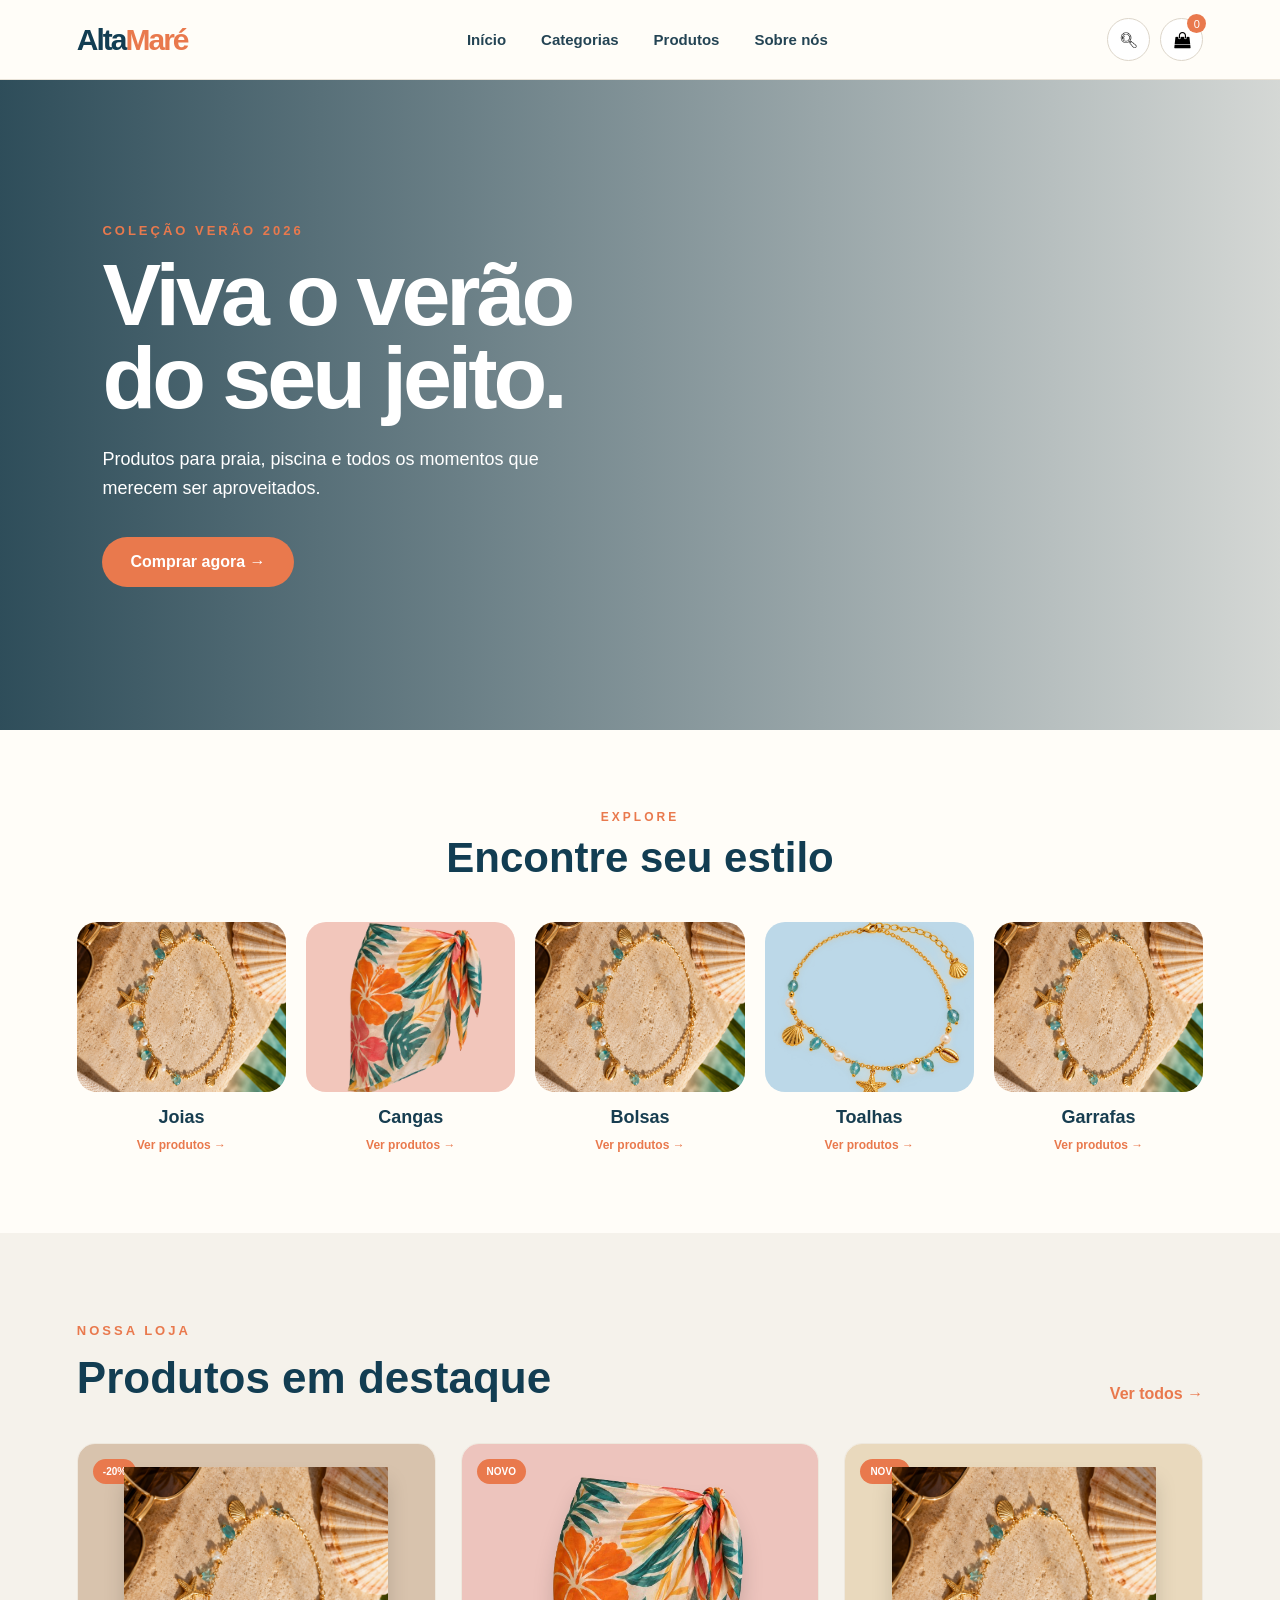
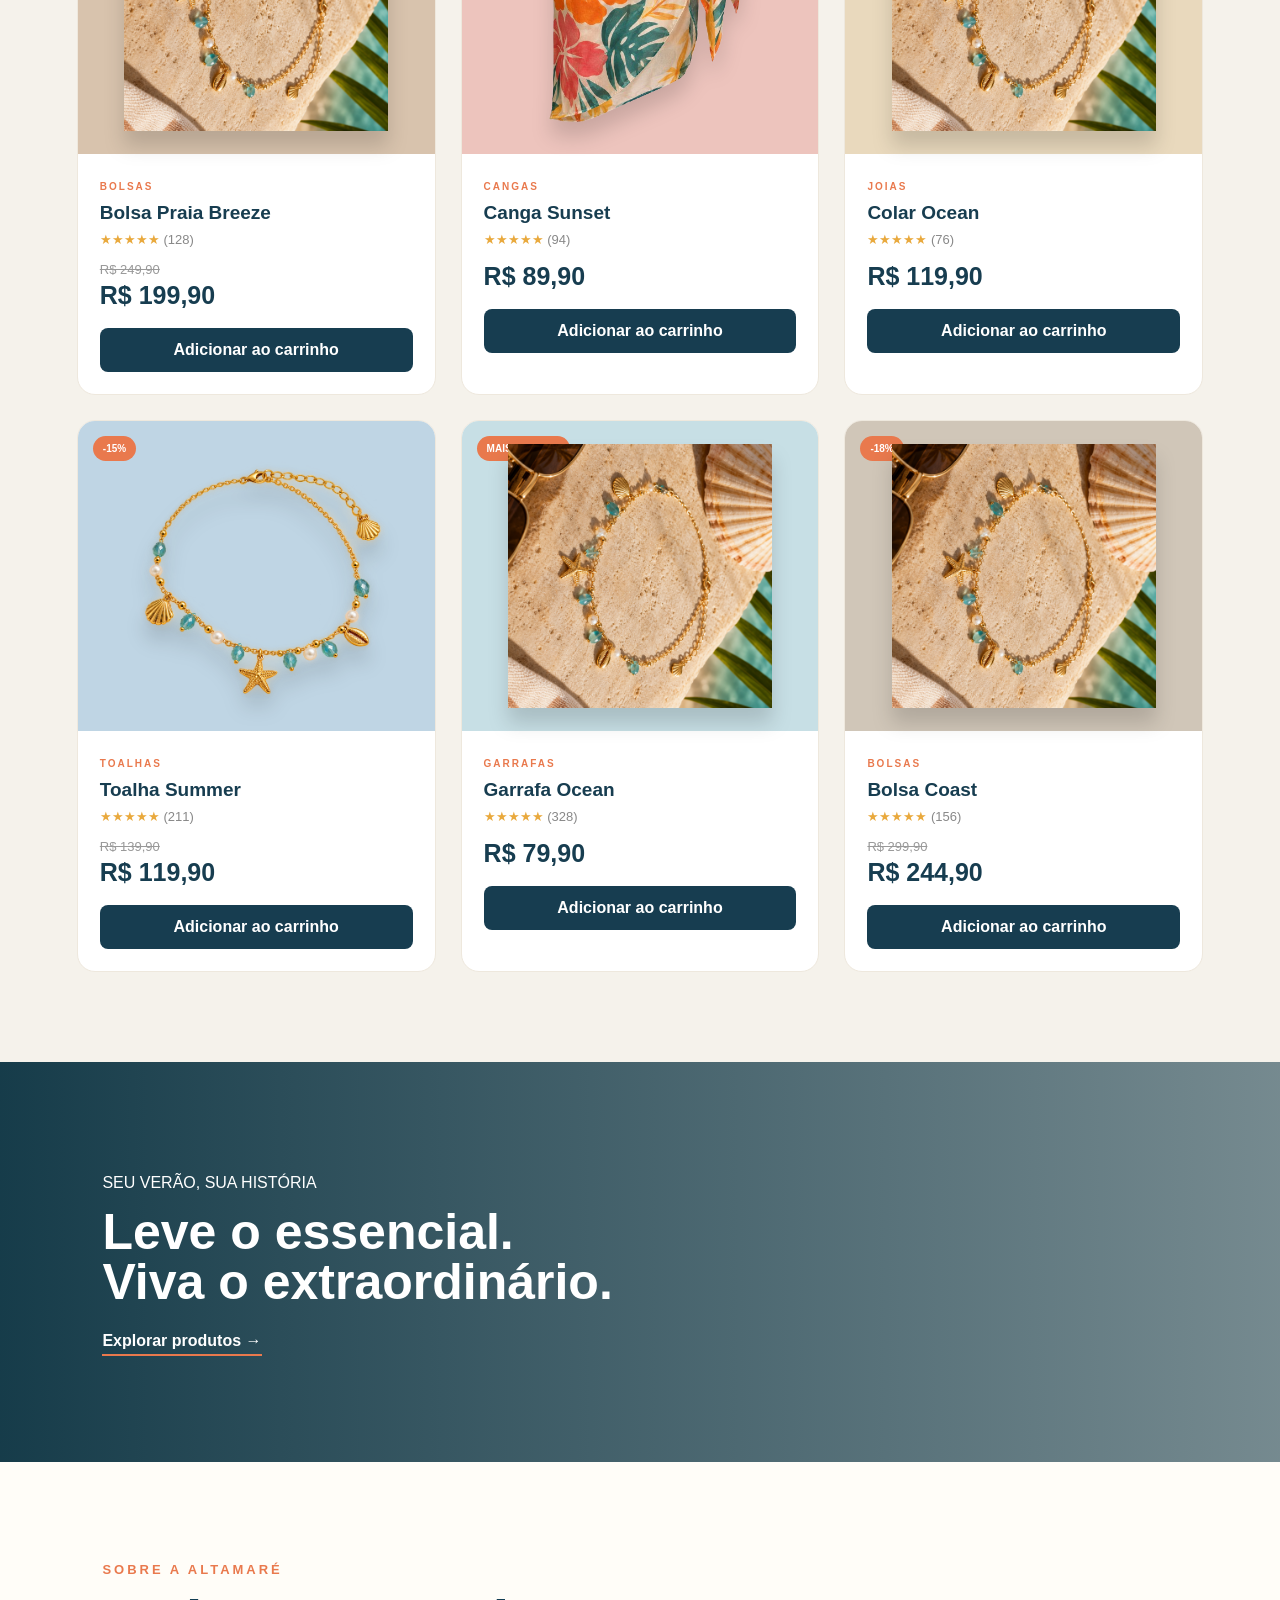
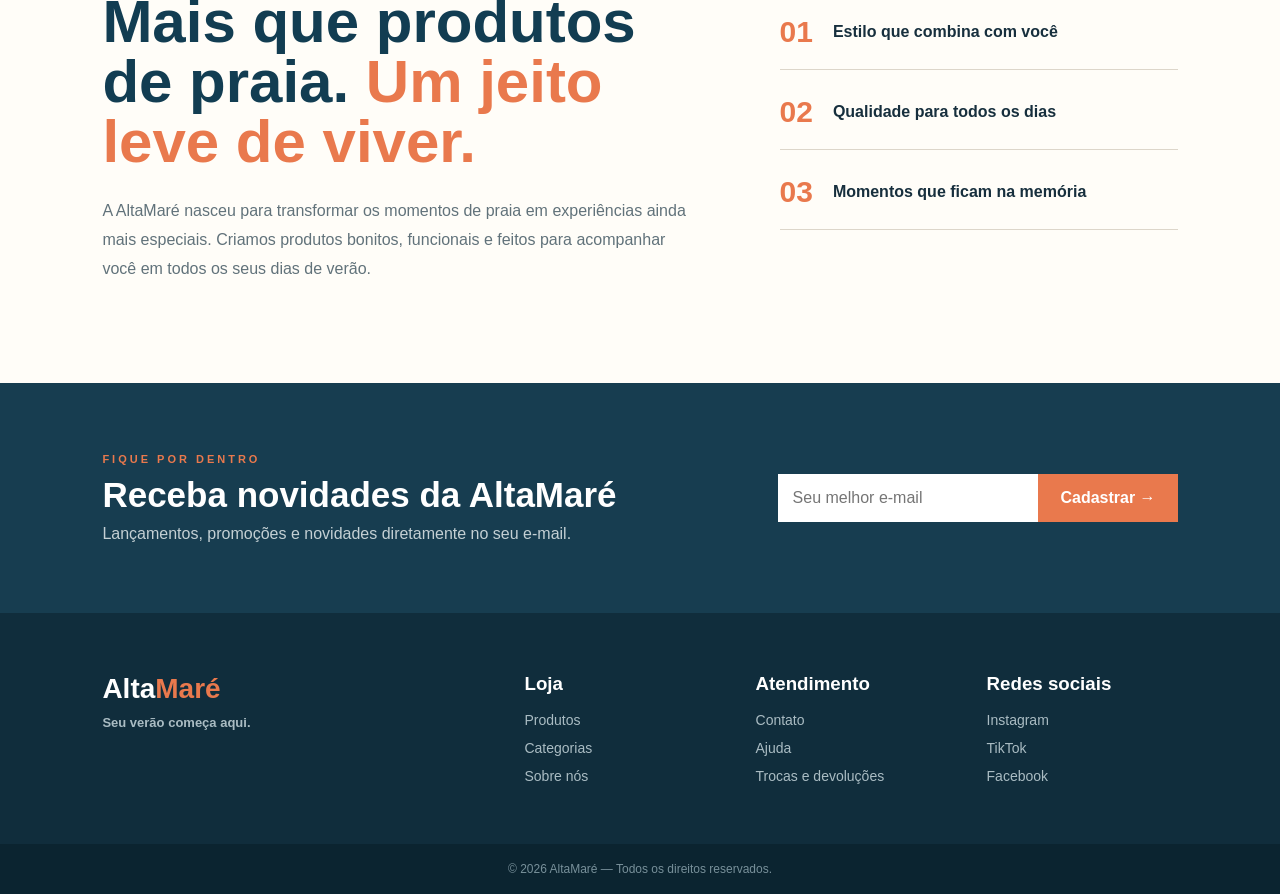
==== index.html @ cec0359e "alteração na pagina inicial inteira" ====
<!DOCTYPE html>
<html lang="pt-BR">

<head>
    <meta charset="UTF-8">
    <meta name="viewport" content="width=device-width, initial-scale=1.0">
    <title>AltaMaré | Produtos de Praia</title>
    <link rel="stylesheet" href="./assets/estilo.css">
    <link rel="stylesheet" href="./assets/font-awesome-4.7.0/css/font-awesome.min.css">
</head>
<body>
    <!-- ================= HEADER ================= -->
    <header class="header">
        <div class="logo">
            Alta<span>Maré</span>
        </div>
        <nav class="menu">
            <a href="#inicio">Início</a>
            <a href="#categorias">Categorias</a>
            <a href="#produtos">Produtos</a>
            <a href="#sobre">Sobre nós</a>
        </nav>
        <div class="header-acoes">
            <button onclick="abrirBusca()" class="icone" aria-label="Abrir busca">
                <img src="./assets/imagens/lupa.png" alt="" class="icone-imagem">
            </button>
            <button onclick="abrirCarrinho()" class="icone carrinho" aria-label="Abrir carrinho">
                <i class="fa fa-shopping-bag" aria-hidden="true"></i>
                <span id="contador">0</span>
            </button>
        </div>
    </header>
    <!-- ================= BUSCA ================= -->
    <div id="barraBusca" class="barra-busca">
        <input
            type="text"
            id="campoBusca"
            placeholder="O que você está procurando?"
            onkeyup="buscarProdutos()"
        >
        <button onclick="fecharBusca()" aria-label="Fechar busca">
            <img src="./assets/imagens/lupa.png" alt="" class="icone-imagem">
        </button>
    </div>
    <!-- ================= HERO ================= -->
    <section id="inicio" class="hero">
        <div class="hero-conteudo">
            <p class="pequeno-titulo">
                COLEÇÃO VERÃO 2026
            </p>
            <h1>
                Viva o verão<br>
                do seu jeito.
            </h1>
            <p>
                Produtos para praia, piscina e todos
                os momentos que merecem ser aproveitados.
            </p>
            <a href="#produtos" class="botao-principal">
                Comprar agora →
            </a>
        </div>
    </section>
    <!-- ================= CATEGORIAS ================= -->
    <section id="categorias" class="categorias">
        <div class="titulo-secao">
            <p>EXPLORE</p>
            <h2>Encontre seu estilo</h2>
        </div>
        <div class="categorias-grid">
            <button class="categoria" onclick="filtrarCategoria('joias')">
                <div class="categoria-imagem joias">
                    <img src="./assets/imagens/joia.png" alt="Joias" class="imagem-categoria">
                </div>
                <h3>Joias</h3>
                <span>Ver produtos →</span>
            </button>
            <button class="categoria" onclick="filtrarCategoria('cangas')">
                <div class="categoria-imagem cangas">
                    <img src="./assets/imagens/canga sem fundo.png" alt="Cangas" class="imagem-categoria">
                </div>
                <h3>Cangas</h3>
                <span>Ver produtos →</span>
            </button>
            <button class="categoria" onclick="filtrarCategoria('bolsas')">
                <div class="categoria-imagem bolsas">
                    <img src="./assets/imagens/joia.png" alt="Bolsas" class="imagem-categoria">
                </div>
                <h3>Bolsas</h3>
                <span>Ver produtos →</span>
            </button>
            <button class="categoria" onclick="filtrarCategoria('toalhas')">
                <div class="categoria-imagem toalhas">
                    <img src="./assets/imagens/joia sem fundo.png" alt="Toalhas" class="imagem-categoria">
                </div>
                <h3>Toalhas</h3>
                <span>Ver produtos →</span>
            </button>
            <button class="categoria" onclick="filtrarCategoria('garrafas')">
                <div class="categoria-imagem garrafas">
                    <img src="./assets/imagens/joia.png" alt="Garrafas" class="imagem-categoria">
                </div>
                <h3>Garrafas</h3>
                <span>Ver produtos →</span>
            </button>
        </div>
    </section>
    <!-- ================= PRODUTOS ================= -->
    <main id="produtos" class="produtos">
        <div class="produtos-topo">
            <div>
                <p class="pequeno-titulo">NOSSA LOJA</p>
                <h2>
                    Produtos em destaque
                </h2>
            </div>
            <button onclick="mostrarTodos()" class="botao-todos">
                Ver todos →
            </button>
        </div>
        <div id="listaProdutos" class="produtos-grid">
            <!-- PRODUTO 1 -->
            <article
                class="produto"
                data-categoria="bolsas"
                data-nome="Bolsa Praia Breeze"
            >
                <div class="produto-imagem imagem-bolsa">
                    <span class="etiqueta">
                        -20%
                    </span>
                    <div class="produto-desenho">
                        <img src="./assets/imagens/joia.png" alt="Bolsa Praia Breeze" class="imagem-produto">
                    </div>
                </div>
                <div class="produto-info">
                    <span class="categoria-produto">
                        BOLSAS
                    </span>
                    <h3>
                        Bolsa Praia Breeze
                    </h3>
                    <div class="avaliacao">
                        ★★★★★
                        <span>(128)</span>
                    </div>
                    <div class="precos">
                        <span class="preco-antigo">
                            R$ 249,90
                        </span>
                        <strong>
                            R$ 199,90
                        </strong>
                    </div>
                    <button
                        class="botao-comprar"
                        onclick="adicionarCarrinho('Bolsa Praia Breeze', 199.90)"
                    >
                        Adicionar ao carrinho
                    </button>
                </div>
            </article>
            <!-- PRODUTO 2 -->
            <article
                class="produto"
                data-categoria="cangas"
                data-nome="Canga Sunset"
            >
                <div class="produto-imagem imagem-canga">
                    <span class="etiqueta">
                        NOVO
                    </span>
                    <div class="produto-desenho">
                        <img src="./assets/imagens/canga sem fundo.png" alt="Canga Sunset" class="imagem-produto">
                    </div>
                </div>
                <div class="produto-info">
                    <span class="categoria-produto">
                        CANGAS
                    </span>
                    <h3>
                        Canga Sunset
                    </h3>
                    <div class="avaliacao">
                        ★★★★★
                        <span>(94)</span>
                    </div>
                    <div class="precos">

                        <strong>
                            R$ 89,90
                        </strong>
                    </div>
                    <button
                        class="botao-comprar"
                        onclick="adicionarCarrinho('Canga Sunset', 89.90)"
                    >
                        Adicionar ao carrinho
                    </button>
                </div>
            </article>
            <!-- PRODUTO 3 -->
            <article
                class="produto"
                data-categoria="joias"
                data-nome="Colar Ocean"
            >
                <div class="produto-imagem imagem-joia">
                    <span class="etiqueta">
                        NOVO
                    </span>
                    <div class="produto-desenho">
                        <img src="./assets/imagens/joia.png" alt="Colar Ocean" class="imagem-produto">
                    </div>
                </div>
                <div class="produto-info">
                    <span class="categoria-produto">
                        JOIAS
                    </span>
                    <h3>
                        Colar Ocean
                    </h3>
                    <div class="avaliacao">
                        ★★★★★
                        <span>(76)</span>
                    </div>
                    <div class="precos">
                        <strong>
                            R$ 119,90
                        </strong>
                    </div>
                    <button
                        class="botao-comprar"
                        onclick="adicionarCarrinho('Colar Ocean', 119.90)"
                    >
                        Adicionar ao carrinho
                    </button>
                </div>
            </article>
            <!-- PRODUTO 4 -->
            <article
                class="produto"
                data-categoria="toalhas"
                data-nome="Toalha Summer"
            >
                <div class="produto-imagem imagem-toalha">
                    <span class="etiqueta">
                        -15%
                    </span>
                    <div class="produto-desenho">
                        <img src="./assets/imagens/joia sem fundo.png" alt="Toalha Summer" class="imagem-produto">
                    </div>
                </div>
                <div class="produto-info">
                    <span class="categoria-produto">
                        TOALHAS
                    </span>
                    <h3>
                        Toalha Summer
                    </h3>
                    <div class="avaliacao">
                        ★★★★★
                        <span>(211)</span>
                    </div>
                    <div class="precos">
                        <span class="preco-antigo">
                            R$ 139,90
                        </span>
                        <strong>
                            R$ 119,90
                        </strong>
                    </div>
                    <button
                        class="botao-comprar"
                        onclick="adicionarCarrinho('Toalha Summer', 119.90)"
                    >
                        Adicionar ao carrinho
                    </button>
                </div>
            </article>
            <!-- PRODUTO 5 -->
            <article
                class="produto"
                data-categoria="garrafas"
                data-nome="Garrafa Ocean"
            >
                <div class="produto-imagem imagem-garrafa">
                    <span class="etiqueta">
                        MAIS VENDIDO
                    </span>
                    <div class="produto-desenho">
                        <img src="./assets/imagens/joia.png" alt="Garrafa Ocean" class="imagem-produto">
                    </div>
                </div>
                <div class="produto-info">
                    <span class="categoria-produto">
                        GARRAFAS
                    </span>
                    <h3>
                        Garrafa Ocean
                    </h3>
                    <div class="avaliacao">
                        ★★★★★
                        <span>(328)</span>
                    </div>
                    <div class="precos">
                        <strong>
                            R$ 79,90
                        </strong>
                    </div>
                    <button
                        class="botao-comprar"
                        onclick="adicionarCarrinho('Garrafa Ocean', 79.90)"
                    >
                        Adicionar ao carrinho
                    </button>
                </div>
            </article>
            <!-- PRODUTO 6 -->
            <article
                class="produto"
                data-categoria="bolsas"
                data-nome="Bolsa Coast"
            >
                <div class="produto-imagem imagem-coast">
                    <span class="etiqueta">
                        -18%
                    </span>

                    <div class="produto-desenho">
                        <img src="./assets/imagens/joia.png" alt="Bolsa Coast" class="imagem-produto">
                    </div>
                </div>
                <div class="produto-info">
                    <span class="categoria-produto">
                        BOLSAS
                    </span>
                    <h3>
                        Bolsa Coast
                    </h3>
                    <div class="avaliacao">
                        ★★★★★
                        <span>(156)</span>
                    </div>
                    <div class="precos">
                        <span class="preco-antigo">
                            R$ 299,90
                        </span>
                        <strong>
                            R$ 244,90
                        </strong>
                    </div>
                    <button
                        class="botao-comprar"
                        onclick="adicionarCarrinho('Bolsa Coast', 244.90)"
                    >
                        Adicionar ao carrinho
                    </button>
                </div>
            </article>
        </div>
        <p id="semResultado" class="sem-resultado">
            Nenhum produto encontrado.
        </p>
    </main>
    <!-- ================= BANNER ================= -->
    <section class="banner">
        <div>
            <p>
                SEU VERÃO, SUA HISTÓRIA
            </p>
            <h2>
                Leve o essencial.<br>
                Viva o extraordinário.
            </h2>
            <a href="#produtos">
                Explorar produtos →
            </a>
        </div>
    </section>
    <!-- ================ SOBRE ================= -->
    <section id="sobre" class="sobre">
        <div class="sobre-texto">
            <p class="pequeno-titulo">
                SOBRE A ALTAMARÉ
            </p>
            <h2>
                Mais que produtos de praia.
                <span>Um jeito leve de viver.</span>
            </h2>
            <p>
                A AltaMaré nasceu para transformar os momentos
                de praia em experiências ainda mais especiais.
                Criamos produtos bonitos, funcionais e feitos
                para acompanhar você em todos os seus dias
                de verão.
            </p>
        </div>
        <div class="sobre-numeros">
            <div>
                <strong>01</strong>
                <span>
                    Estilo que combina com você
                </span>
            </div>
            <div>
                <strong>02</strong>
                <span>
                    Qualidade para todos os dias
                </span>
            </div>
            <div>
                <strong>03</strong>
                <span>
                    Momentos que ficam na memória
                </span>
            </div>
        </div>
    </section>
    <!-- ================= NEWSLETTER ================= -->
    <section class="newsletter">
        <div>
            <p>
                FIQUE POR DENTRO
            </p>
            <h2>
                Receba novidades da AltaMaré
            </h2>
            <span>
                Lançamentos, promoções e novidades diretamente no seu e-mail.
            </span>
        </div>
        <form onsubmit="inscrever(event)">
            <input
                type="email"
                id="email"
                placeholder="Seu melhor e-mail"
                required
            >
            <button type="submit">
                Cadastrar →
            </button>
        </form>
    </section>
    <!-- ================ FOOTER ================= -->
    <footer class="footer">
        <div class="footer-logo">
            Alta<span>Maré</span>
            <p>
                Seu verão começa aqui.
            </p>
        </div>
        <div class="footer-coluna">
            <h3>Loja</h3>
            <a href="#produtos">Produtos</a>
            <a href="#categorias">Categorias</a>
            <a href="#sobre">Sobre nós</a>
        </div>
        <div class="footer-coluna">
            <h3>Atendimento</h3>
            <a href="#">Contato</a>
            <a href="#">Ajuda</a>
            <a href="#">Trocas e devoluções</a>

        </div>
        <div class="footer-coluna">
            <h3>Redes sociais</h3>
            <a href="#">Instagram</a>
            <a href="#">TikTok</a>
            <a href="#">Facebook</a>
        </div>
    </footer>
    <div class="copyright">
        © 2026 AltaMaré — Todos os direitos reservados.
    </div>
    <!-- ================= MODAL CARRINHO ================= -->
    <div id="modalCarrinho" class="modal">
        <div class="modal-conteudo">
            <button
                class="fechar"
                onclick="fecharCarrinho()"
            aria-label="Fechar carrinho"
            >
                <img src="./assets/imagens/joia.png" alt="" class="icone-imagem">
            </button>
            <h2>
                Seu carrinho
            </h2>
            <div id="listaCarrinho">
                <p class="carrinho-vazio">
                    Seu carrinho está vazio.
                </p>
            </div>
            <div class="total">
                <span>
                    Total
                </span>
                <strong id="total">
                    R$ 0,00
                </strong>
            </div>
            <button
                class="finalizar"
                onclick="finalizarCompra()"
            >
                Finalizar compra
            </button>
        </div>
    </div>
    <script src="./assets/maquina.js"></script>
</body>
</html>
---- assets/estilo.css ----
/* =====================================================
   CONFIGURAÇÕES GERAIS
===================================================== */

* {
    margin: 0;
    padding: 0;
    box-sizing: border-box;
}

html {
    scroll-behavior: smooth;
}

body {
    font-family: Arial, Helvetica, sans-serif;
    background: #f8f5ef;
    color: #172f3d;
}

button,
input {
    font: inherit;
}

button {
    cursor: pointer;
}

a {
    text-decoration: none;
}


/* =====================================================
   HEADER
===================================================== */

.header {
    height: 80px;
    background: #fffdf8;
    display: flex;
    align-items: center;
    justify-content: space-between;
    padding: 0 6%;
    position: sticky;
    top: 0;
    z-index: 1000;
    border-bottom: 1px solid #e8e2d7;
}

.logo {
    font-size: 30px;
    font-weight: 900;
    color: #123d52;
    letter-spacing: -2px;
}

.logo span {
    color: #e9794d;
}

.menu {
    display: flex;
    gap: 35px;
}

.menu a {
    color: #244454;
    font-size: 15px;
    font-weight: bold;
    transition: 0.3s;
}

.menu a:hover {
    color: #e9794d;
}

.header-acoes {
    display: flex;
    gap: 10px;
}

.icone {
    width: 43px;
    height: 43px;
    border-radius: 50%;
    border: 1px solid #ddd6ca;
    background: white;
    position: relative;
    transition: 0.3s;
    display: flex;
    align-items: center;
    justify-content: center;
}

.icone-imagem {
    width: 20px;
    height: 20px;
    object-fit: contain;
    display: block;
}

.icone:hover {
    background: #e9794d;
    color: white;
}

.carrinho span {
    position: absolute;
    top: -5px;
    right: -4px;
    background: #e9794d;
    color: white;
    width: 19px;
    height: 19px;
    border-radius: 50%;
    font-size: 11px;
    display: flex;
    align-items: center;
    justify-content: center;
}


/* =====================================================
   BARRA DE BUSCA
===================================================== */

.barra-busca {
    display: none;
    background: white;
    padding: 15px 6%;
    border-bottom: 1px solid #ddd;
    gap: 10px;
}

.barra-busca.ativa {
    display: flex;
}

.barra-busca input {
    flex: 1;
    padding: 14px;
    border: 1px solid #ddd;
    border-radius: 8px;
    outline: none;
}

.barra-busca button {
    border: none;
    background: #123d52;
    color: white;
    width: 50px;
    border-radius: 8px;
}


/* =====================================================
   HERO
===================================================== */

.hero {
    min-height: 650px;

    background:
        linear-gradient(
            90deg,
            rgba(11, 48, 64, 0.85),
            rgba(11, 48, 64, 0.15)
        ),
        url("https://images.unsplash.com/photo-1507525428034-b723cf961d3e?auto=format&fit=crop&w=1800&q=85");

    background-size: cover;
    background-position: center;

    display: flex;
    align-items: center;

    padding: 80px 8%;
}

.hero-conteudo {
    max-width: 600px;
    color: white;
}

.pequeno-titulo {
    color: #e9794d;
    font-size: 13px;
    font-weight: bold;
    letter-spacing: 3px;
    margin-bottom: 15px;
}

.hero h1 {
    font-size: clamp(50px, 7vw, 88px);
    line-height: 0.95;
    margin-bottom: 25px;
    letter-spacing: -4px;
}

.hero-conteudo > p:not(.pequeno-titulo) {
    font-size: 18px;
    line-height: 1.6;
    max-width: 500px;
    margin-bottom: 35px;
}

.botao-principal {
    display: inline-block;
    background: #e9794d;
    color: white;
    padding: 16px 28px;
    border-radius: 30px;
    font-weight: bold;
    transition: 0.3s;
}

.botao-principal:hover {
    background: #d96338;
    transform: translateY(-3px);
}


/* =====================================================
   CATEGORIAS
===================================================== */

.categorias {
    padding: 80px 6%;
    background: #fffdf8;
}

.titulo-secao {
    text-align: center;
    margin-bottom: 40px;
}

.titulo-secao p {
    color: #e9794d;
    font-size: 12px;
    font-weight: bold;
    letter-spacing: 3px;
    margin-bottom: 10px;
}

.titulo-secao h2 {
    font-size: 42px;
    color: #123d52;
}

.categorias-grid {
    display: grid;
    grid-template-columns: repeat(5, 1fr);
    gap: 20px;
    max-width: 1200px;
    margin: auto;
}

.categoria {
    border: none;
    background: transparent;
    color: #173d50;
}

.categoria-imagem {
    height: 170px;
    border-radius: 20px;
    display: flex;
    align-items: center;
    justify-content: center;
    margin-bottom: 15px;
    transition: 0.3s;
    overflow: hidden;
}

.imagem-categoria {
    width: 100%;
    height: 100%;
    object-fit: cover;
    display: block;
}

.categoria:hover .categoria-imagem {
    transform: translateY(-8px);
}

.joias {
    background: #ead9bb;
}

.cangas {
    background: #f2c6bb;
}

.bolsas {
    background: #c5d8ce;
}

.toalhas {
    background: #bcd8e8;
}

.garrafas {
    background: #d1e2e9;
}

.categoria h3 {
    font-size: 18px;
    margin-bottom: 7px;
}

.categoria span {
    font-size: 12px;
    color: #e9794d;
    font-weight: bold;
}


/* =====================================================
   PRODUTOS
===================================================== */

.produtos {
    padding: 90px 6%;
    background: #f5f2eb;
}

.produtos-topo {
    max-width: 1200px;
    margin: auto;
    display: flex;
    justify-content: space-between;
    align-items: end;
    margin-bottom: 40px;
}

.produtos-topo h2 {
    font-size: 44px;
    color: #123d52;
}

.botao-todos {
    background: transparent;
    border: none;
    color: #e9794d;
    font-weight: bold;
}

.produtos-grid {
    max-width: 1200px;
    margin: auto;

    display: grid;
    grid-template-columns: repeat(3, 1fr);
    gap: 25px;
}


/* =====================================================
   CARD PRODUTO
===================================================== */

.produto {
    background: white;
    border-radius: 18px;
    overflow: hidden;
    transition: 0.3s;
    border: 1px solid #eee8dd;
}

.produto:hover {
    transform: translateY(-7px);
    box-shadow: 0 15px 35px rgba(20, 50, 60, 0.12);
}

.produto-imagem {
    height: 310px;
    position: relative;

    display: flex;
    align-items: center;
    justify-content: center;
}

.imagem-bolsa {
    background: #d8c3ad;
}

.imagem-canga {
    background: #edc4bd;
}

.imagem-joia {
    background: #e9d9bd;
}

.imagem-toalha {
    background: #bfd5e4;
}

.imagem-garrafa {
    background: #c7dfe5;
}

.imagem-coast {
    background: #d0c6b8;
}

.produto-desenho {
    width: 100%;
    height: 100%;
    display: flex;
    align-items: center;
    justify-content: center;
}

.imagem-produto {
    width: 85%;
    height: 85%;
    object-fit: contain;
    display: block;
    filter: drop-shadow(0 15px 10px rgba(0,0,0,0.15));
}

.etiqueta {
    position: absolute;
    top: 15px;
    left: 15px;
    background: #e9794d;
    color: white;
    padding: 7px 10px;
    border-radius: 20px;
    font-size: 10px;
    font-weight: bold;
}

.produto-info {
    padding: 22px;
}

.categoria-produto {
    color: #e9794d;
    font-size: 10px;
    font-weight: bold;
    letter-spacing: 2px;
}

.produto h3 {
    color: #173d50;
    margin: 8px 0;
    font-size: 19px;
}

.avaliacao {
    color: #e9a93d;
    font-size: 13px;
    margin-bottom: 15px;
}

.avaliacao span {
    color: #888;
}

.precos {
    display: flex;
    flex-direction: column;
    gap: 4px;
    margin-bottom: 18px;
}

.preco-antigo {
    text-decoration: line-through;
    color: #999;
    font-size: 13px;
}

.precos strong {
    font-size: 25px;
    color: #173d50;
}

.botao-comprar {
    width: 100%;
    padding: 13px;
    border: none;
    border-radius: 8px;
    background: #173d50;
    color: white;
    font-weight: bold;
    transition: 0.3s;
}

.botao-comprar:hover {
    background: #e9794d;
}

.sem-resultado {
    display: none;
    text-align: center;
    margin-top: 40px;
    font-size: 20px;
}


/* =====================================================
   BANNER
===================================================== */

.banner {
    min-height: 400px;
    background:
        linear-gradient(
            90deg,
            rgba(10, 50, 65, 0.95),
            rgba(10, 50, 65, 0.55)
        ),
        url("https://images.unsplash.com/photo-1510414842594-a61c69b5ae57?auto=format&fit=crop&w=1800&q=85");

    background-size: cover;
    background-position: center;

    display: flex;
    align-items: center;

    padding: 60px 8%;
    color: white;
}

.banner h2 {
    font-size: 50px;
    line-height: 1;
    margin: 15px 0 25px;
}

.banner a {
    color: white;
    font-weight: bold;
    border-bottom: 2px solid #e9794d;
    padding-bottom: 5px;
}


/* =====================================================
   SOBRE
===================================================== */

.sobre {
    padding: 100px 8%;
    background: #fffdf8;

    display: grid;
    grid-template-columns: 1.5fr 1fr;
    gap: 80px;
    align-items: center;
}

.sobre h2 {
    font-size: clamp(35px, 5vw, 60px);
    line-height: 1;
    color: #123d52;
    margin-bottom: 25px;
}

.sobre h2 span {
    color: #e9794d;
}

.sobre-texto > p:last-child {
    max-width: 650px;
    color: #61727a;
    line-height: 1.8;
}

.sobre-numeros {
    display: flex;
    flex-direction: column;
    gap: 25px;
}

.sobre-numeros div {
    display: flex;
    gap: 20px;
    align-items: center;
    padding-bottom: 20px;
    border-bottom: 1px solid #ddd6ca;
}

.sobre-numeros strong {
    color: #e9794d;
    font-size: 30px;
}

.sobre-numeros span {
    font-weight: bold;
}


/* =====================================================
   NEWSLETTER
===================================================== */

.newsletter {
    background: #173d50;
    color: white;
    padding: 70px 8%;

    display: flex;
    justify-content: space-between;
    align-items: center;
    gap: 40px;
}

.newsletter p {
    color: #e9794d;
    font-size: 11px;
    letter-spacing: 3px;
    font-weight: bold;
}

.newsletter h2 {
    font-size: 35px;
    margin: 10px 0;
}

.newsletter span {
    color: #c4d0d4;
}

.newsletter form {
    display: flex;
    min-width: 400px;
}

.newsletter input {
    flex: 1;
    padding: 15px;
    border: none;
    outline: none;
}

.newsletter button {
    border: none;
    background: #e9794d;
    color: white;
    padding: 0 22px;
    font-weight: bold;
}


/* =====================================================
   FOOTER
===================================================== */

.footer {
    background: #102d3c;
    color: white;
    padding: 60px 8%;

    display: grid;
    grid-template-columns: 2fr 1fr 1fr 1fr;
    gap: 40px;
}

.footer-logo {
    font-size: 28px;
    font-weight: bold;
}

.footer-logo span {
    color: #e9794d;
}

.footer-logo p {
    font-size: 13px;
    color: #aabcc3;
    margin-top: 10px;
}

.footer-coluna {
    display: flex;
    flex-direction: column;
    gap: 12px;
}

.footer-coluna h3 {
    margin-bottom: 5px;
}

.footer-coluna a {
    color: #aabcc3;
    font-size: 14px;
}

.footer-coluna a:hover {
    color: white;
}

.copyright {
    background: #0b2430;
    color: #78909a;
    text-align: center;
    padding: 18px;
    font-size: 12px;
}


/* =====================================================
   MODAL CARRINHO
===================================================== */

.modal {
    display: none;

    position: fixed;
    inset: 0;

    background: rgba(0, 0, 0, 0.55);

    z-index: 2000;

    align-items: center;
    justify-content: center;
}

.modal.aberto {
    display: flex;
}

.modal-conteudo {
    background: white;
    width: 90%;
    max-width: 500px;

    max-height: 80vh;
    overflow-y: auto;

    border-radius: 20px;
    padding: 30px;

    position: relative;
}

.fechar {
    position: absolute;
    right: 20px;
    top: 15px;

    border: none;
    background: transparent;

    font-size: 22px;
}

.modal-conteudo h2 {
    color: #173d50;
    margin-bottom: 25px;
}

.carrinho-vazio {
    text-align: center;
    padding: 30px;
    color: #777;
}

.item-carrinho {
    display: flex;
    justify-content: space-between;
    align-items: center;

    padding: 15px 0;

    border-bottom: 1px solid #eee;
}

.item-carrinho h3 {
    font-size: 16px;
}

.item-carrinho p {
    color: #e9794d;
    margin-top: 5px;
}

.remover {
    border: none;
    background: #f1e7df;
    color: #b94e2d;
    padding: 7px 10px;
    border-radius: 6px;
}

.total {
    display: flex;
    justify-content: space-between;

    font-size: 20px;
    font-weight: bold;

    margin-top: 25px;
}

.finalizar {
    width: 100%;
    padding: 15px;

    margin-top: 20px;

    border: none;
    border-radius: 8px;

    background: #e9794d;
    color: white;

    font-weight: bold;
}


/* =====================================================
   RESPONSIVIDADE
===================================================== */

@media (max-width: 900px) {

    .menu {
        display: none;
    }

    .categorias-grid {
        grid-template-columns: repeat(3, 1fr);
    }

    .produtos-grid {
        grid-template-columns: repeat(2, 1fr);
    }

    .sobre {
        grid-template-columns: 1fr;
    }

    .newsletter {
        flex-direction: column;
        align-items: stretch;
    }

    .newsletter form {
        min-width: 0;
    }

    .footer {
        grid-template-columns: repeat(2, 1fr);
    }
}


@media (max-width: 600px) {

    .header {
        padding: 0 20px;
    }

    .logo {
        font-size: 25px;
    }

    .hero {
        min-height: 550px;
        padding: 50px 25px;
    }

    .hero h1 {
        font-size: 55px;
    }

    .categorias {
        padding: 60px 20px;
    }

    .titulo-secao h2 {
        font-size: 32px;
    }

    .categorias-grid {
        grid-template-columns: repeat(2, 1fr);
    }

    .categoria-imagem {
        height: 130px;
    }

    .imagem-categoria {
        width: 100%;
        height: 100%;
    }

    .produtos {
        padding: 60px 20px;
    }

    .produtos-topo {
        display: block;
    }

    .produtos-topo h2 {
        font-size: 35px;
        margin-bottom: 15px;
    }

    .produtos-grid {
        grid-template-columns: 1fr;
    }

    .banner {
        padding: 50px 25px;
    }

    .banner h2 {
        font-size: 38px;
    }

    .sobre {
        padding: 70px 25px;
    }

    .newsletter {
        padding: 60px 25px;
    }

    .newsletter h2 {
        font-size: 28px;
    }

    .newsletter form {
        flex-direction: column;
        gap: 10px;
    }

    .newsletter input,
    .newsletter button {
        padding: 15px;
    }

    .footer {
        grid-template-columns: 1fr;
        padding: 50px 25px;
    }

}
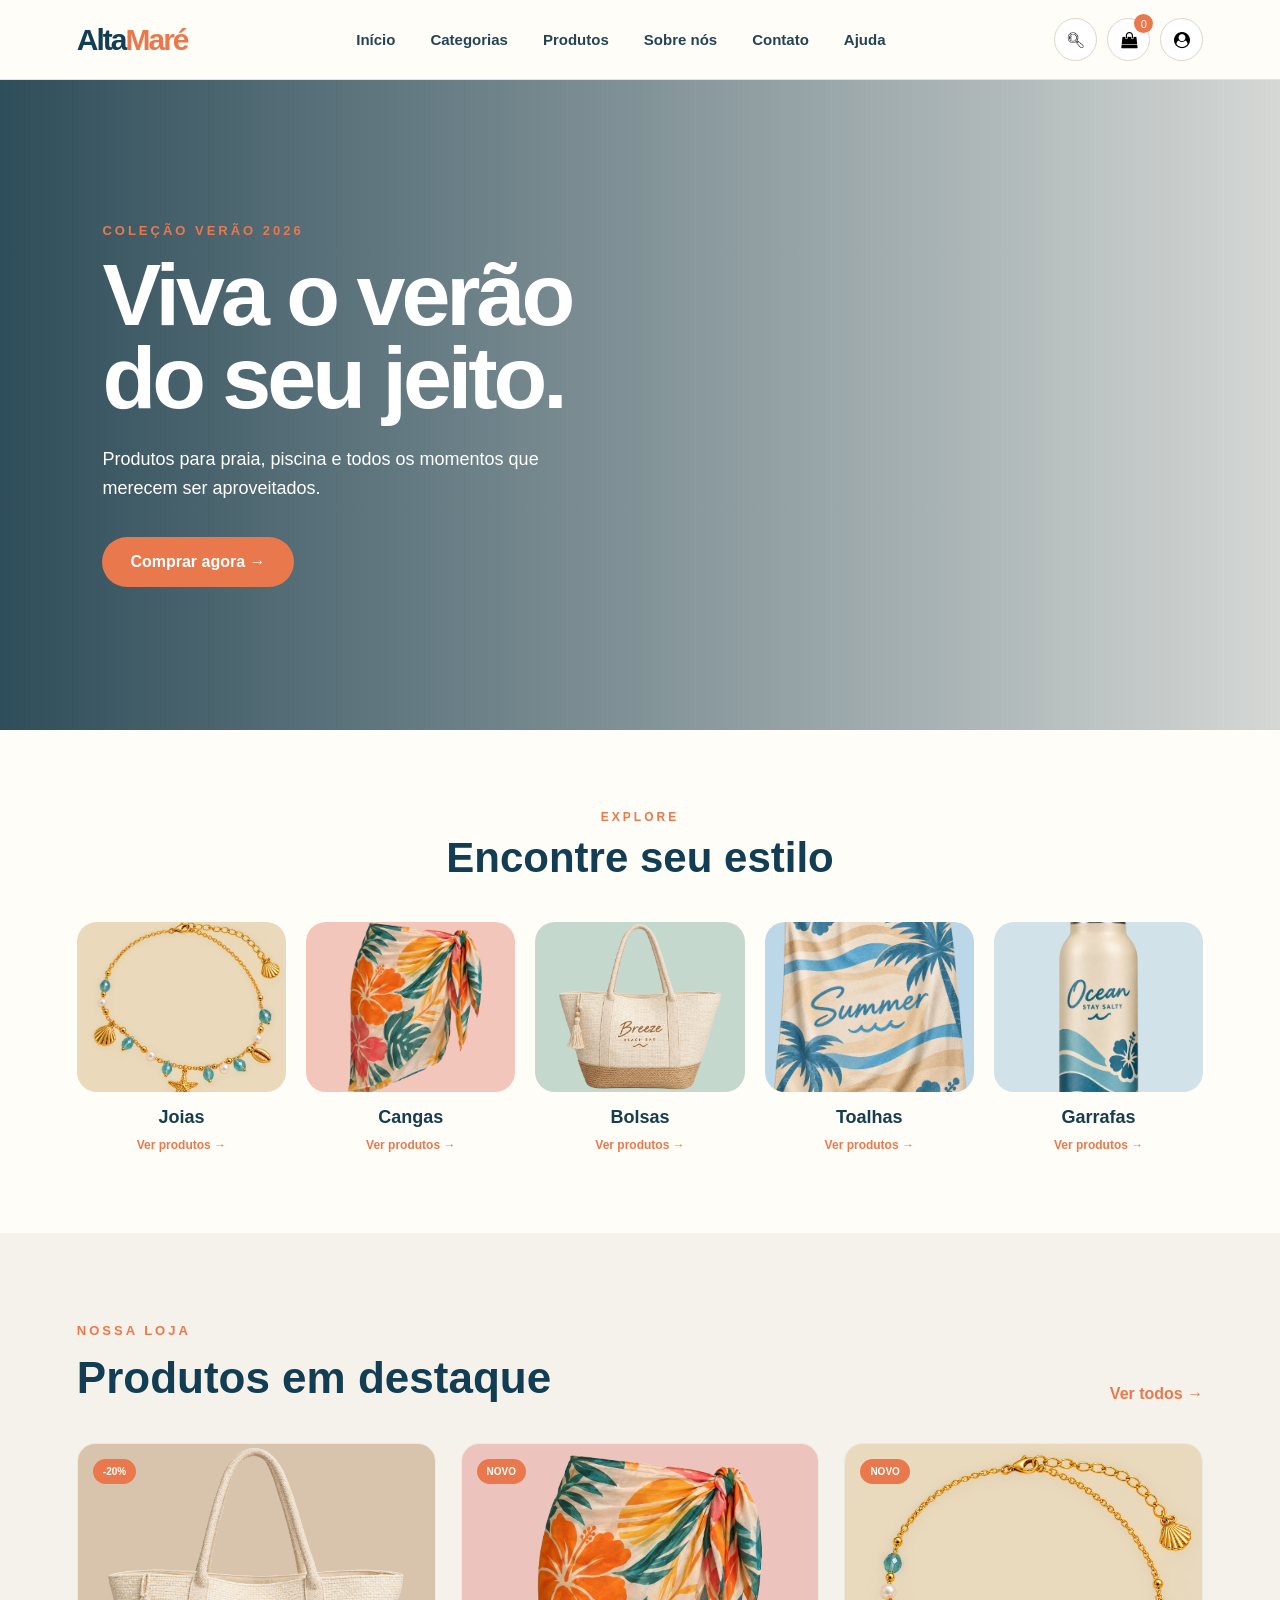
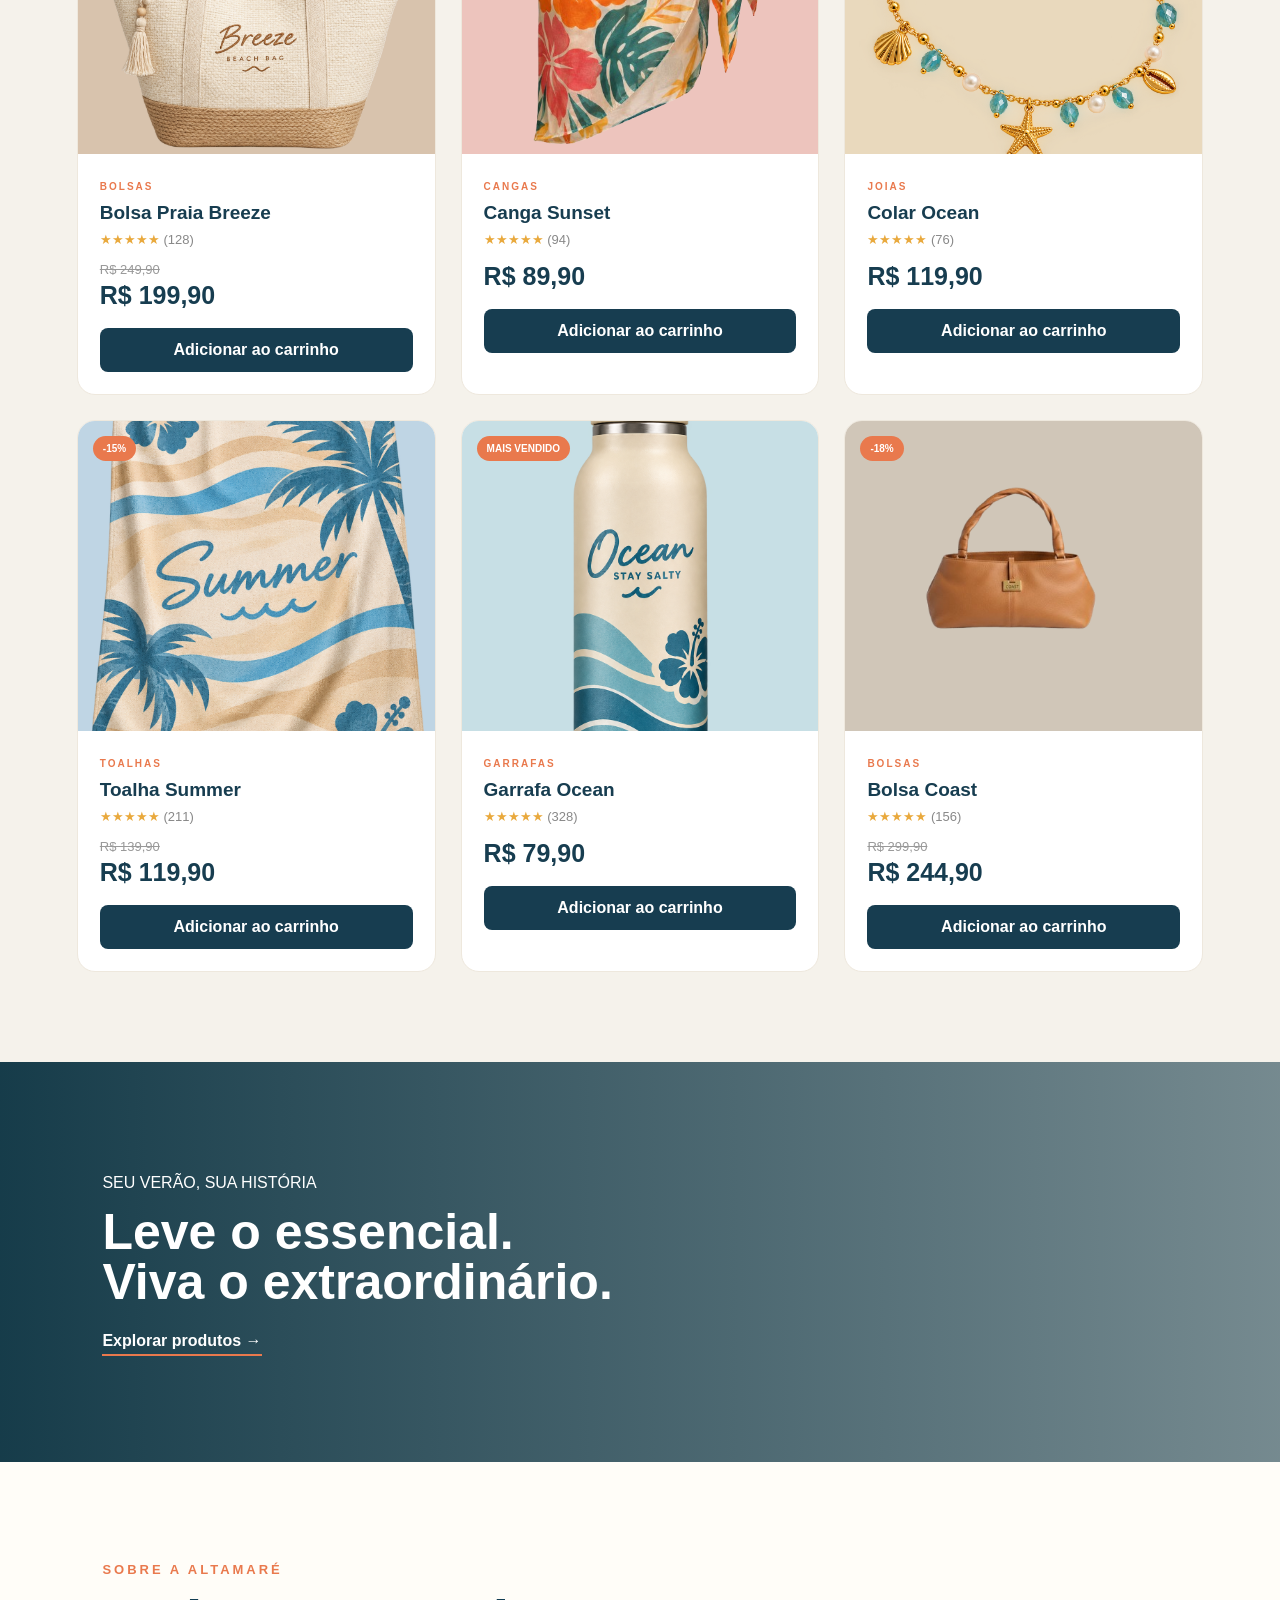
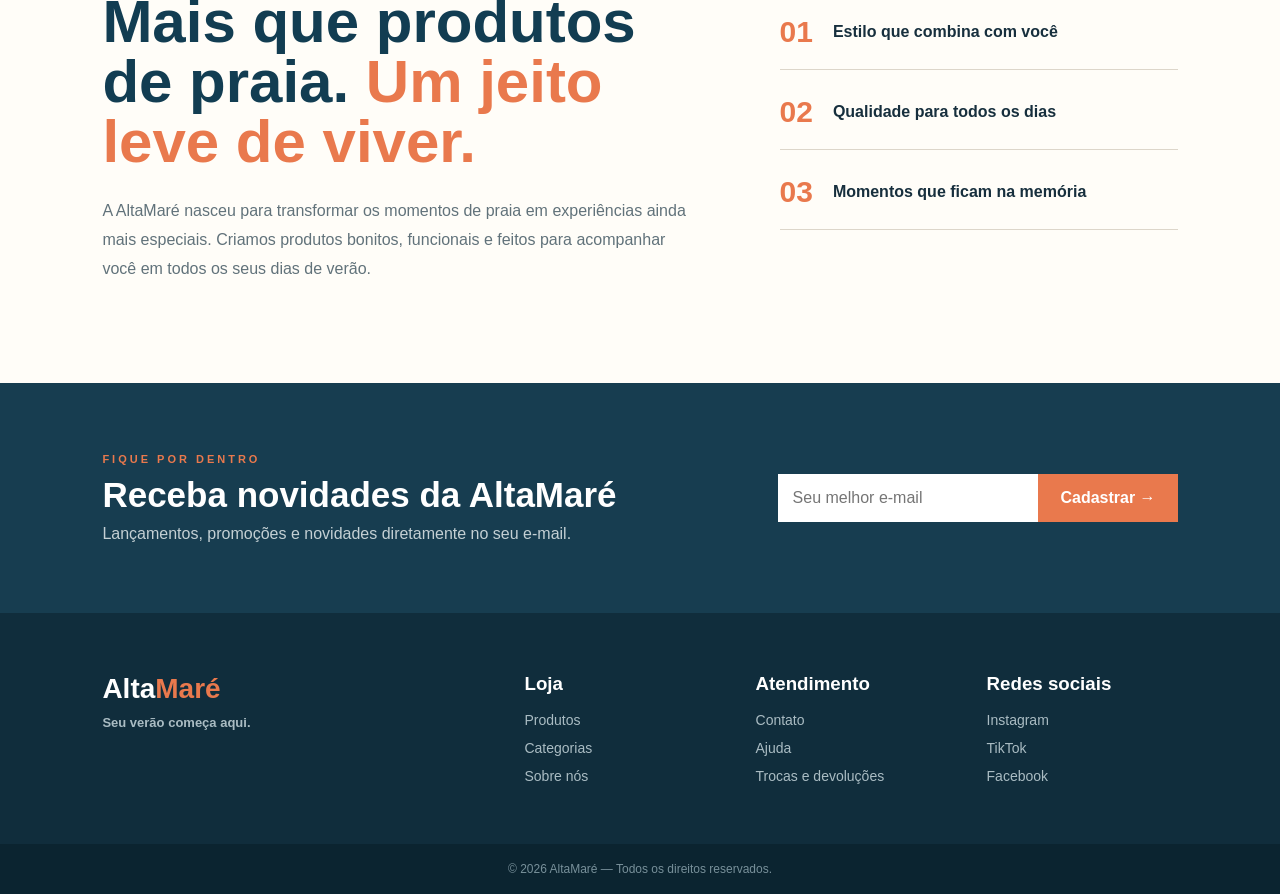
==== commit b31df221: "página refatorada" ====
--- a/index.html
+++ b/index.html
@@ -1,513 +1,472 @@
-<!DOCTYPE html>
+<!doctype html>
 <html lang="pt-BR">
-
-<head>
-    <meta charset="UTF-8">
-    <meta name="viewport" content="width=device-width, initial-scale=1.0">
+  <head>
+    <meta charset="UTF-8" />
+    <meta name="viewport" content="width=device-width, initial-scale=1.0" />
     <title>AltaMaré | Produtos de Praia</title>
-    <link rel="stylesheet" href="./assets/estilo.css">
-    <link rel="stylesheet" href="./assets/font-awesome-4.7.0/css/font-awesome.min.css">
-</head>
-<body>
+    <link rel="stylesheet" href="./assets/estilo.css" />
+    <link
+      rel="stylesheet"
+      href="./assets/font-awesome-4.7.0/css/font-awesome.min.css"
+    />
+  </head>
+  <body>
     <!-- ================= HEADER ================= -->
     <header class="header">
-        <div class="logo">
-            Alta<span>Maré</span>
-        </div>
-        <nav class="menu">
-            <a href="#inicio">Início</a>
-            <a href="#categorias">Categorias</a>
-            <a href="#produtos">Produtos</a>
-            <a href="#sobre">Sobre nós</a>
-        </nav>
-        <div class="header-acoes">
-            <button onclick="abrirBusca()" class="icone" aria-label="Abrir busca">
-                <img src="./assets/imagens/lupa.png" alt="" class="icone-imagem">
-            </button>
-            <button onclick="abrirCarrinho()" class="icone carrinho" aria-label="Abrir carrinho">
-                <i class="fa fa-shopping-bag" aria-hidden="true"></i>
-                <span id="contador">0</span>
-            </button>
-        </div>
+      <div class="logo">Alta<span>Maré</span></div>
+      <nav class="menu">
+        <a href="#inicio">Início</a>
+        <a href="#categorias">Categorias</a>
+        <a href="#produtos">Produtos</a>
+        <a href="#sobre">Sobre nós</a>
+        <a href="#contato">Contato</a>
+        <a href="#ajuda">Ajuda</a>
+      </nav>
+      <div class="header-acoes">
+        <button onclick="abrirBusca()" class="icone" aria-label="Abrir busca">
+          <img src="./assets/imagens/lupa.png" alt="" class="icone-imagem" />
+        </button>
+        <button
+          onclick="abrirCarrinho()"
+          class="icone carrinho"
+          aria-label="Abrir carrinho"
+        >
+          <i class="fa fa-shopping-bag" aria-hidden="true"></i>
+          <span id="contador">0</span>
+        </button>
+        <button type="button" class="icone" aria-label="Perfil">
+          <i class="fa fa-user-circle" aria-hidden="true"></i>
+        </button>
+      </div>
     </header>
     <!-- ================= BUSCA ================= -->
     <div id="barraBusca" class="barra-busca">
-        <input
-            type="text"
-            id="campoBusca"
-            placeholder="O que você está procurando?"
-            onkeyup="buscarProdutos()"
-        >
-        <button onclick="fecharBusca()" aria-label="Fechar busca">
-            <img src="./assets/imagens/lupa.png" alt="" class="icone-imagem">
-        </button>
+      <input
+        type="text"
+        id="campoBusca"
+        placeholder="O que você está procurando?"
+        onkeyup="buscarProdutos()"
+      />
+      <button onclick="fecharBusca()" aria-label="Fechar busca">
+        <img src="./assets/imagens/lupa.png" alt="" class="icone-imagem" />
+      </button>
     </div>
     <!-- ================= HERO ================= -->
     <section id="inicio" class="hero">
-        <div class="hero-conteudo">
-            <p class="pequeno-titulo">
-                COLEÇÃO VERÃO 2026
-            </p>
-            <h1>
-                Viva o verão<br>
-                do seu jeito.
-            </h1>
-            <p>
-                Produtos para praia, piscina e todos
-                os momentos que merecem ser aproveitados.
-            </p>
-            <a href="#produtos" class="botao-principal">
-                Comprar agora →
-            </a>
-        </div>
+      <div class="hero-conteudo">
+        <p class="pequeno-titulo">COLEÇÃO VERÃO 2026</p>
+        <h1>
+          Viva o verão<br />
+          do seu jeito.
+        </h1>
+        <p>
+          Produtos para praia, piscina e todos os momentos que merecem ser
+          aproveitados.
+        </p>
+        <a href="#produtos" class="botao-principal"> Comprar agora → </a>
+      </div>
     </section>
     <!-- ================= CATEGORIAS ================= -->
     <section id="categorias" class="categorias">
-        <div class="titulo-secao">
-            <p>EXPLORE</p>
-            <h2>Encontre seu estilo</h2>
-        </div>
-        <div class="categorias-grid">
-            <button class="categoria" onclick="filtrarCategoria('joias')">
-                <div class="categoria-imagem joias">
-                    <img src="./assets/imagens/joia.png" alt="Joias" class="imagem-categoria">
-                </div>
-                <h3>Joias</h3>
-                <span>Ver produtos →</span>
-            </button>
-            <button class="categoria" onclick="filtrarCategoria('cangas')">
-                <div class="categoria-imagem cangas">
-                    <img src="./assets/imagens/canga sem fundo.png" alt="Cangas" class="imagem-categoria">
-                </div>
-                <h3>Cangas</h3>
-                <span>Ver produtos →</span>
-            </button>
-            <button class="categoria" onclick="filtrarCategoria('bolsas')">
-                <div class="categoria-imagem bolsas">
-                    <img src="./assets/imagens/joia.png" alt="Bolsas" class="imagem-categoria">
-                </div>
-                <h3>Bolsas</h3>
-                <span>Ver produtos →</span>
-            </button>
-            <button class="categoria" onclick="filtrarCategoria('toalhas')">
-                <div class="categoria-imagem toalhas">
-                    <img src="./assets/imagens/joia sem fundo.png" alt="Toalhas" class="imagem-categoria">
-                </div>
-                <h3>Toalhas</h3>
-                <span>Ver produtos →</span>
-            </button>
-            <button class="categoria" onclick="filtrarCategoria('garrafas')">
-                <div class="categoria-imagem garrafas">
-                    <img src="./assets/imagens/joia.png" alt="Garrafas" class="imagem-categoria">
-                </div>
-                <h3>Garrafas</h3>
-                <span>Ver produtos →</span>
-            </button>
-        </div>
+      <div class="titulo-secao">
+        <p>EXPLORE</p>
+        <h2>Encontre seu estilo</h2>
+      </div>
+      <div class="categorias-grid">
+        <button class="categoria" onclick="filtrarCategoria('joias')">
+          <div class="categoria-imagem joias">
+            <img
+              src="./assets/imagens/joia sem fundo.png"
+              alt="Joias"
+              class="imagem-categoria"
+            />
+          </div>
+          <h3>Joias</h3>
+          <span>Ver produtos →</span>
+        </button>
+        <button class="categoria" onclick="filtrarCategoria('cangas')">
+          <div class="categoria-imagem cangas">
+            <img
+              src="./assets/imagens/canga sem fundo.png"
+              alt="Cangas"
+              class="imagem-categoria"
+            />
+          </div>
+          <h3>Cangas</h3>
+          <span>Ver produtos →</span>
+        </button>
+        <button class="categoria" onclick="filtrarCategoria('bolsas')">
+          <div class="categoria-imagem bolsas">
+            <img
+              src="./assets/imagens/bolsapraia.png"
+              alt="Bolsas"
+              class="imagem-categoria"
+            />
+          </div>
+          <h3>Bolsas</h3>
+          <span>Ver produtos →</span>
+        </button>
+        <button class="categoria" onclick="filtrarCategoria('toalhas')">
+          <div class="categoria-imagem toalhas">
+            <img
+              src="./assets/imagens/toalha summer.png"
+              alt="Toalhas"
+              class="imagem-categoria"
+            />
+          </div>
+          <h3>Toalhas</h3>
+          <span>Ver produtos →</span>
+        </button>
+        <button class="categoria" onclick="filtrarCategoria('garrafas')">
+          <div class="categoria-imagem garrafas">
+            <img
+              src="./assets/imagens/garrafa.png"
+              alt="Garrafas"
+              class="imagem-categoria"
+            />
+          </div>
+          <h3>Garrafas</h3>
+          <span>Ver produtos →</span>
+        </button>
+      </div>
     </section>
     <!-- ================= PRODUTOS ================= -->
     <main id="produtos" class="produtos">
-        <div class="produtos-topo">
-            <div>
-                <p class="pequeno-titulo">NOSSA LOJA</p>
-                <h2>
-                    Produtos em destaque
-                </h2>
-            </div>
-            <button onclick="mostrarTodos()" class="botao-todos">
-                Ver todos →
-            </button>
-        </div>
-        <div id="listaProdutos" class="produtos-grid">
-            <!-- PRODUTO 1 -->
-            <article
-                class="produto"
-                data-categoria="bolsas"
-                data-nome="Bolsa Praia Breeze"
-            >
-                <div class="produto-imagem imagem-bolsa">
-                    <span class="etiqueta">
-                        -20%
-                    </span>
-                    <div class="produto-desenho">
-                        <img src="./assets/imagens/joia.png" alt="Bolsa Praia Breeze" class="imagem-produto">
-                    </div>
-                </div>
-                <div class="produto-info">
-                    <span class="categoria-produto">
-                        BOLSAS
-                    </span>
-                    <h3>
-                        Bolsa Praia Breeze
-                    </h3>
-                    <div class="avaliacao">
-                        ★★★★★
-                        <span>(128)</span>
-                    </div>
-                    <div class="precos">
-                        <span class="preco-antigo">
-                            R$ 249,90
-                        </span>
-                        <strong>
-                            R$ 199,90
-                        </strong>
-                    </div>
-                    <button
-                        class="botao-comprar"
-                        onclick="adicionarCarrinho('Bolsa Praia Breeze', 199.90)"
-                    >
-                        Adicionar ao carrinho
-                    </button>
-                </div>
-            </article>
-            <!-- PRODUTO 2 -->
-            <article
-                class="produto"
-                data-categoria="cangas"
-                data-nome="Canga Sunset"
-            >
-                <div class="produto-imagem imagem-canga">
-                    <span class="etiqueta">
-                        NOVO
-                    </span>
-                    <div class="produto-desenho">
-                        <img src="./assets/imagens/canga sem fundo.png" alt="Canga Sunset" class="imagem-produto">
-                    </div>
-                </div>
-                <div class="produto-info">
-                    <span class="categoria-produto">
-                        CANGAS
-                    </span>
-                    <h3>
-                        Canga Sunset
-                    </h3>
-                    <div class="avaliacao">
-                        ★★★★★
-                        <span>(94)</span>
-                    </div>
-                    <div class="precos">
+      <div class="produtos-topo">
+        <div>
+          <p class="pequeno-titulo">NOSSA LOJA</p>
+          <h2>Produtos em destaque</h2>
+        </div>
+        <button onclick="mostrarTodos()" class="botao-todos">
+          Ver todos →
+        </button>
+      </div>
+      <div id="listaProdutos" class="produtos-grid">
+        <!-- PRODUTO 1 -->
+        <article
+          class="produto"
+          data-categoria="bolsas"
+          data-nome="Bolsa Praia Breeze"
+        >
+          <div class="produto-imagem imagem-bolsa">
+            <span class="etiqueta"> -20% </span>
+           
 
-                        <strong>
-                            R$ 89,90
-                        </strong>
-                    </div>
-                    <button
-                        class="botao-comprar"
-                        onclick="adicionarCarrinho('Canga Sunset', 89.90)"
-                    >
-                        Adicionar ao carrinho
-                    </button>
-                </div>
-            </article>
-            <!-- PRODUTO 3 -->
-            <article
-                class="produto"
-                data-categoria="joias"
-                data-nome="Colar Ocean"
-            >
-                <div class="produto-imagem imagem-joia">
-                    <span class="etiqueta">
-                        NOVO
-                    </span>
-                    <div class="produto-desenho">
-                        <img src="./assets/imagens/joia.png" alt="Colar Ocean" class="imagem-produto">
-                    </div>
-                </div>
-                <div class="produto-info">
-                    <span class="categoria-produto">
-                        JOIAS
-                    </span>
-                    <h3>
-                        Colar Ocean
-                    </h3>
-                    <div class="avaliacao">
-                        ★★★★★
-                        <span>(76)</span>
-                    </div>
-                    <div class="precos">
-                        <strong>
-                            R$ 119,90
-                        </strong>
-                    </div>
-                    <button
-                        class="botao-comprar"
-                        onclick="adicionarCarrinho('Colar Ocean', 119.90)"
-                    >
-                        Adicionar ao carrinho
-                    </button>
-                </div>
-            </article>
-            <!-- PRODUTO 4 -->
-            <article
-                class="produto"
-                data-categoria="toalhas"
-                data-nome="Toalha Summer"
-            >
-                <div class="produto-imagem imagem-toalha">
-                    <span class="etiqueta">
-                        -15%
-                    </span>
-                    <div class="produto-desenho">
-                        <img src="./assets/imagens/joia sem fundo.png" alt="Toalha Summer" class="imagem-produto">
-                    </div>
-                </div>
-                <div class="produto-info">
-                    <span class="categoria-produto">
-                        TOALHAS
-                    </span>
-                    <h3>
-                        Toalha Summer
-                    </h3>
-                    <div class="avaliacao">
-                        ★★★★★
-                        <span>(211)</span>
-                    </div>
-                    <div class="precos">
-                        <span class="preco-antigo">
-                            R$ 139,90
-                        </span>
-                        <strong>
-                            R$ 119,90
-                        </strong>
-                    </div>
-                    <button
-                        class="botao-comprar"
-                        onclick="adicionarCarrinho('Toalha Summer', 119.90)"
-                    >
-                        Adicionar ao carrinho
-                    </button>
-                </div>
-            </article>
-            <!-- PRODUTO 5 -->
-            <article
-                class="produto"
-                data-categoria="garrafas"
-                data-nome="Garrafa Ocean"
-            >
-                <div class="produto-imagem imagem-garrafa">
-                    <span class="etiqueta">
-                        MAIS VENDIDO
-                    </span>
-                    <div class="produto-desenho">
-                        <img src="./assets/imagens/joia.png" alt="Garrafa Ocean" class="imagem-produto">
-                    </div>
-                </div>
-                <div class="produto-info">
-                    <span class="categoria-produto">
-                        GARRAFAS
-                    </span>
-                    <h3>
-                        Garrafa Ocean
-                    </h3>
-                    <div class="avaliacao">
-                        ★★★★★
-                        <span>(328)</span>
-                    </div>
-                    <div class="precos">
-                        <strong>
-                            R$ 79,90
-                        </strong>
-                    </div>
-                    <button
-                        class="botao-comprar"
-                        onclick="adicionarCarrinho('Garrafa Ocean', 79.90)"
-                    >
-                        Adicionar ao carrinho
-                    </button>
-                </div>
-            </article>
-            <!-- PRODUTO 6 -->
-            <article
-                class="produto"
-                data-categoria="bolsas"
-                data-nome="Bolsa Coast"
-            >
-                <div class="produto-imagem imagem-coast">
-                    <span class="etiqueta">
-                        -18%
-                    </span>
+            <div class="produto-desenho" style="
+            background-image: url('./assets/imagens/bolsapraia.png');
+            background-size: cover;
+            background-position: center;
+            ">
+              
+            </div>
+          
+<!-- 
+               <div class="produto-desenho">
+              <img
+                src="./assets/imagens/bolsa praia.png" 
+                alt="Bolsa Praia Breeze"
+                class="imagem-produto"
+              />
+            </div>
+           -->
+          </div>
+          <div class="produto-info">
+            <span class="categoria-produto"> BOLSAS </span>
+            <h3>Bolsa Praia Breeze</h3>
+            <div class="avaliacao">
+              ★★★★★
+              <span>(128)</span>
+            </div>
+            <div class="precos">
+              <span class="preco-antigo"> R$ 249,90 </span>
+              <strong> R$ 199,90 </strong>
+            </div>
+            <button
+              class="botao-comprar"
+              onclick="adicionarCarrinho('Bolsa Praia Breeze', 199.9)"
+            >
+              Adicionar ao carrinho
+            </button>
+          </div>
+        </article>
+        <!-- PRODUTO 2 -->
+        <article
+          class="produto"
+          data-categoria="cangas"
+          data-nome="Canga Sunset"
+        >
+          <div class="produto-imagem imagem-canga">
+            <span class="etiqueta"> NOVO </span>
+            <div class="produto-desenho" style="
+            background-image: url('./assets/imagens/canga sem fundo.png');
+            background-size: cover;
+            background-position: center;
+            ">
+            </div>
+          </div>
+          <div class="produto-info">
+            <span class="categoria-produto"> CANGAS </span>
+            <h3>Canga Sunset</h3>
+            <div class="avaliacao">
+              ★★★★★
+              <span>(94)</span>
+            </div>
+            <div class="precos">
+              <strong> R$ 89,90 </strong>
+            </div>
+            <button
+              class="botao-comprar"
+              onclick="adicionarCarrinho('Canga Sunset', 89.9)"
+            >
+              Adicionar ao carrinho
+            </button>
+          </div>
+        </article>
+        <!-- PRODUTO 3 -->
+        <article class="produto" data-categoria="joias" data-nome="Colar Ocean">
+          <div class="produto-imagem imagem-joia">
+            <span class="etiqueta"> NOVO </span>
+            <div class="produto-desenho" style="
+            background-image: url('./assets/imagens/joia sem fundo.png');
+            background-size: cover;
+            background-position: center;
+            ">
+            </div>
+          </div>
+          <div class="produto-info">
+            <span class="categoria-produto"> JOIAS </span>
+            <h3>Colar Ocean</h3>
+            <div class="avaliacao">
+              ★★★★★
+              <span>(76)</span>
+            </div>
+            <div class="precos">
+              <strong> R$ 119,90 </strong>
+            </div>
+            <button
+              class="botao-comprar"
+              onclick="adicionarCarrinho('Colar Ocean', 119.9)"
+            >
+              Adicionar ao carrinho
+            </button>
+          </div>
+        </article>
+        <!-- PRODUTO 4 -->
+        <article
+          class="produto"
+          data-categoria="toalhas"
+          data-nome="Toalha Summer"
+        >
+          <div class="produto-imagem imagem-toalha">
+            <span class="etiqueta"> -15% </span>
+            <div
+              class="produto-desenho"
+              style="
+                background-image: url('./assets/imagens/toalha summer.png');
+                background-size: cover;
+                background-position: center;
+              "
+            ></div>
+          </div>
+          <div class="produto-info">
+            <span class="categoria-produto"> TOALHAS </span>
+            <h3>Toalha Summer</h3>
+            <div class="avaliacao">
+              ★★★★★
+              <span>(211)</span>
+            </div>
+            <div class="precos">
+              <span class="preco-antigo"> R$ 139,90 </span>
+              <strong> R$ 119,90 </strong>
+            </div>
+            <button
+              class="botao-comprar"
+              onclick="adicionarCarrinho('Toalha Summer', 119.9)"
+            >
+              Adicionar ao carrinho
+            </button>
+          </div>
+        </article>
+        <!-- PRODUTO 5 -->
+        <article
+          class="produto"
+          data-categoria="garrafas"
+          data-nome="Garrafa Ocean"
+        >
+          <div class="produto-imagem imagem-garrafa"
+          style="
+              background-image: url('./assets/imagens/garrafa.png');
+              background-size: cover;
+              background-position: center;
+            "
+          >
+          <span class="etiqueta"> MAIS VENDIDO </span>  
+          </div>
+          <div class="produto-info">
+            <span class="categoria-produto"> GARRAFAS </span>
+            <h3>Garrafa Ocean</h3>
+            <div class="avaliacao">
+              ★★★★★
+              <span>(328)</span>
+            </div>
+            <div class="precos">
+              <strong> R$ 79,90 </strong>
+            </div>
+            <button
+              class="botao-comprar"
+              onclick="adicionarCarrinho('Garrafa Ocean', 79.9)"
+            >
+              Adicionar ao carrinho
+            </button>
+          </div>
+        </article>
+        <!-- PRODUTO 6 -->
+        <article
+          class="produto"
+          data-categoria="bolsas"
+          data-nome="Bolsa Coast"
+        >
+          <div class="produto-imagem imagem-coast">
+            <span class="etiqueta"> -18% </span>
 
-                    <div class="produto-desenho">
-                        <img src="./assets/imagens/joia.png" alt="Bolsa Coast" class="imagem-produto">
-                    </div>
-                </div>
-                <div class="produto-info">
-                    <span class="categoria-produto">
-                        BOLSAS
-                    </span>
-                    <h3>
-                        Bolsa Coast
-                    </h3>
-                    <div class="avaliacao">
-                        ★★★★★
-                        <span>(156)</span>
-                    </div>
-                    <div class="precos">
-                        <span class="preco-antigo">
-                            R$ 299,90
-                        </span>
-                        <strong>
-                            R$ 244,90
-                        </strong>
-                    </div>
-                    <button
-                        class="botao-comprar"
-                        onclick="adicionarCarrinho('Bolsa Coast', 244.90)"
-                    >
-                        Adicionar ao carrinho
-                    </button>
-                </div>
-            </article>
-        </div>
-        <p id="semResultado" class="sem-resultado">
-            Nenhum produto encontrado.
-        </p>
+            <div class="produto-desenho" style="
+            background-image: url('./assets/imagens/bolsamarrom.png');
+            background-size: cover;
+            background-position: center;
+            ">
+            </div>
+          </div>
+          <div class="produto-info">
+            <span class="categoria-produto"> BOLSAS </span>
+            <h3>Bolsa Coast</h3>
+            <div class="avaliacao">
+              ★★★★★
+              <span>(156)</span>
+            </div>
+            <div class="precos">
+              <span class="preco-antigo"> R$ 299,90 </span>
+              <strong> R$ 244,90 </strong>
+            </div>
+            <button
+              class="botao-comprar"
+              onclick="adicionarCarrinho('Bolsa Coast', 244.9)"
+            >
+              Adicionar ao carrinho
+            </button>
+          </div>
+        </article>
+      </div>
+      <p id="semResultado" class="sem-resultado">Nenhum produto encontrado.</p>
     </main>
     <!-- ================= BANNER ================= -->
     <section class="banner">
-        <div>
-            <p>
-                SEU VERÃO, SUA HISTÓRIA
-            </p>
-            <h2>
-                Leve o essencial.<br>
-                Viva o extraordinário.
-            </h2>
-            <a href="#produtos">
-                Explorar produtos →
-            </a>
-        </div>
+      <div>
+        <p>SEU VERÃO, SUA HISTÓRIA</p>
+        <h2>
+          Leve o essencial.<br />
+          Viva o extraordinário.
+        </h2>
+        <a href="#produtos"> Explorar produtos → </a>
+      </div>
     </section>
     <!-- ================ SOBRE ================= -->
     <section id="sobre" class="sobre">
-        <div class="sobre-texto">
-            <p class="pequeno-titulo">
-                SOBRE A ALTAMARÉ
-            </p>
-            <h2>
-                Mais que produtos de praia.
-                <span>Um jeito leve de viver.</span>
-            </h2>
-            <p>
-                A AltaMaré nasceu para transformar os momentos
-                de praia em experiências ainda mais especiais.
-                Criamos produtos bonitos, funcionais e feitos
-                para acompanhar você em todos os seus dias
-                de verão.
-            </p>
-        </div>
-        <div class="sobre-numeros">
-            <div>
-                <strong>01</strong>
-                <span>
-                    Estilo que combina com você
-                </span>
-            </div>
-            <div>
-                <strong>02</strong>
-                <span>
-                    Qualidade para todos os dias
-                </span>
-            </div>
-            <div>
-                <strong>03</strong>
-                <span>
-                    Momentos que ficam na memória
-                </span>
-            </div>
-        </div>
+      <div class="sobre-texto">
+        <p class="pequeno-titulo">SOBRE A ALTAMARÉ</p>
+        <h2>
+          Mais que produtos de praia.
+          <span>Um jeito leve de viver.</span>
+        </h2>
+        <p>
+          A AltaMaré nasceu para transformar os momentos de praia em
+          experiências ainda mais especiais. Criamos produtos bonitos,
+          funcionais e feitos para acompanhar você em todos os seus dias de
+          verão.
+        </p>
+      </div>
+      <div class="sobre-numeros">
+        <div>
+          <strong>01</strong>
+          <span> Estilo que combina com você </span>
+        </div>
+        <div>
+          <strong>02</strong>
+          <span> Qualidade para todos os dias </span>
+        </div>
+        <div>
+          <strong>03</strong>
+          <span> Momentos que ficam na memória </span>
+        </div>
+      </div>
     </section>
     <!-- ================= NEWSLETTER ================= -->
     <section class="newsletter">
-        <div>
-            <p>
-                FIQUE POR DENTRO
-            </p>
-            <h2>
-                Receba novidades da AltaMaré
-            </h2>
-            <span>
-                Lançamentos, promoções e novidades diretamente no seu e-mail.
-            </span>
-        </div>
-        <form onsubmit="inscrever(event)">
-            <input
-                type="email"
-                id="email"
-                placeholder="Seu melhor e-mail"
-                required
-            >
-            <button type="submit">
-                Cadastrar →
-            </button>
-        </form>
+      <div>
+        <p>FIQUE POR DENTRO</p>
+        <h2>Receba novidades da AltaMaré</h2>
+        <span>
+          Lançamentos, promoções e novidades diretamente no seu e-mail.
+        </span>
+      </div>
+      <form onsubmit="inscrever(event)">
+        <input
+          type="email"
+          id="email"
+          placeholder="Seu melhor e-mail"
+          required
+        />
+        <button type="submit">Cadastrar →</button>
+      </form>
     </section>
     <!-- ================ FOOTER ================= -->
     <footer class="footer">
-        <div class="footer-logo">
-            Alta<span>Maré</span>
-            <p>
-                Seu verão começa aqui.
-            </p>
-        </div>
-        <div class="footer-coluna">
-            <h3>Loja</h3>
-            <a href="#produtos">Produtos</a>
-            <a href="#categorias">Categorias</a>
-            <a href="#sobre">Sobre nós</a>
-        </div>
-        <div class="footer-coluna">
-            <h3>Atendimento</h3>
-            <a href="#">Contato</a>
-            <a href="#">Ajuda</a>
-            <a href="#">Trocas e devoluções</a>
-
-        </div>
-        <div class="footer-coluna">
-            <h3>Redes sociais</h3>
-            <a href="#">Instagram</a>
-            <a href="#">TikTok</a>
-            <a href="#">Facebook</a>
-        </div>
+      <div class="footer-logo">
+        Alta<span>Maré</span>
+        <p>Seu verão começa aqui.</p>
+      </div>
+      <div class="footer-coluna">
+        <h3>Loja</h3>
+        <a href="#produtos">Produtos</a>
+        <a href="#categorias">Categorias</a>
+        <a href="#sobre">Sobre nós</a>
+      </div>
+      <div class="footer-coluna">
+        <h3>Atendimento</h3>
+        <a id="contato" href="#">Contato</a>
+        <a id="ajuda" href="#">Ajuda</a>
+        <a href="#">Trocas e devoluções</a>
+      </div>
+      <div class="footer-coluna">
+        <h3>Redes sociais</h3>
+        <a href="#">Instagram</a>
+        <a href="#">TikTok</a>
+        <a href="#">Facebook</a>
+      </div>
     </footer>
-    <div class="copyright">
-        © 2026 AltaMaré — Todos os direitos reservados.
-    </div>
+    <div class="copyright">© 2026 AltaMaré — Todos os direitos reservados.</div>
     <!-- ================= MODAL CARRINHO ================= -->
     <div id="modalCarrinho" class="modal">
-        <div class="modal-conteudo">
-            <button
-                class="fechar"
-                onclick="fecharCarrinho()"
-            aria-label="Fechar carrinho"
-            >
-                <img src="./assets/imagens/joia.png" alt="" class="icone-imagem">
-            </button>
-            <h2>
-                Seu carrinho
-            </h2>
-            <div id="listaCarrinho">
-                <p class="carrinho-vazio">
-                    Seu carrinho está vazio.
-                </p>
-            </div>
-            <div class="total">
-                <span>
-                    Total
-                </span>
-                <strong id="total">
-                    R$ 0,00
-                </strong>
-            </div>
-            <button
-                class="finalizar"
-                onclick="finalizarCompra()"
-            >
-                Finalizar compra
-            </button>
-        </div>
+      <div class="modal-conteudo">
+        <button
+          class="fechar"
+          onclick="fecharCarrinho()"
+          aria-label="Fechar carrinho"
+        >
+          <img src="./assets/imagens/joia.png" alt="" class="icone-imagem" />
+        </button>
+        <h2>Seu carrinho</h2>
+        <div id="listaCarrinho">
+          <p class="carrinho-vazio">Seu carrinho está vazio.</p>
+        </div>
+        <div class="total">
+          <span> Total </span>
+          <strong id="total"> R$ 0,00 </strong>
+        </div>
+        <button class="finalizar" onclick="finalizarCompra()">
+          Finalizar compra
+        </button>
+      </div>
     </div>
     <script src="./assets/maquina.js"></script>
-</body>
+  </body>
 </html>
- 
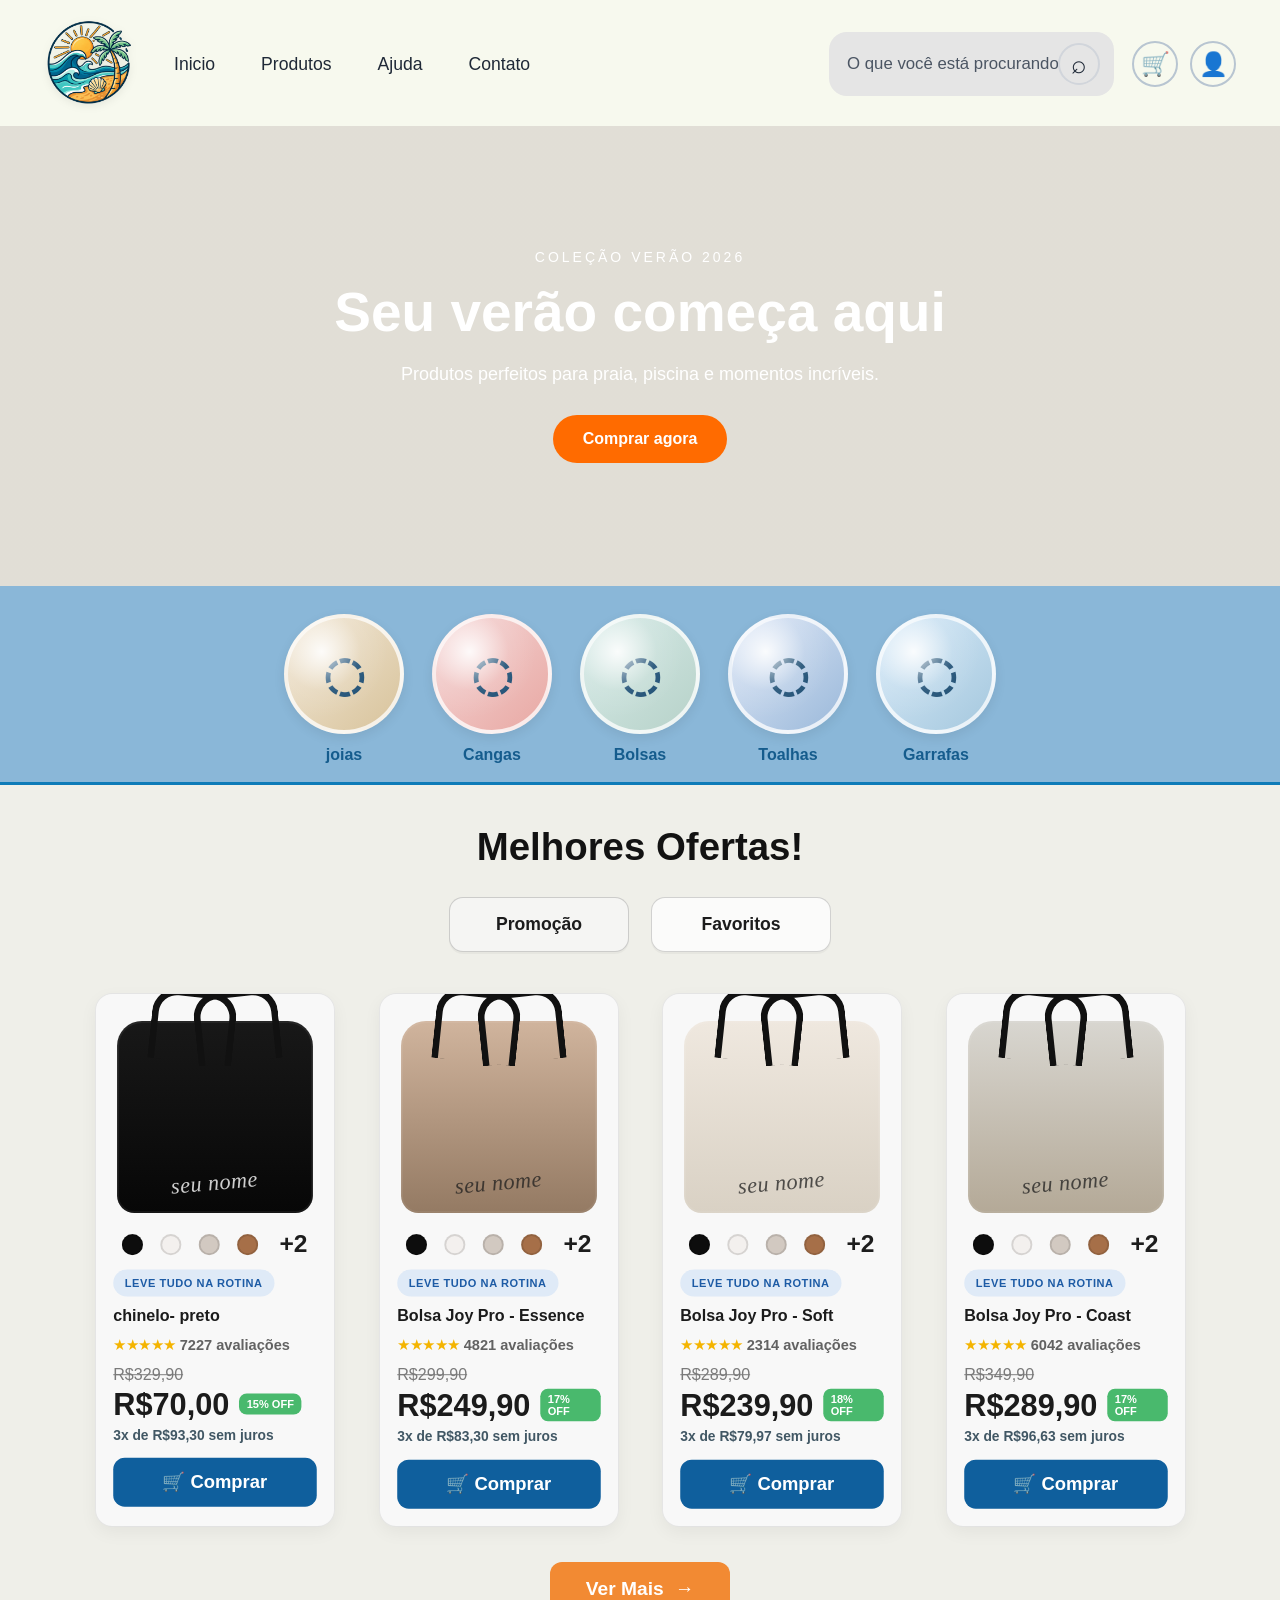
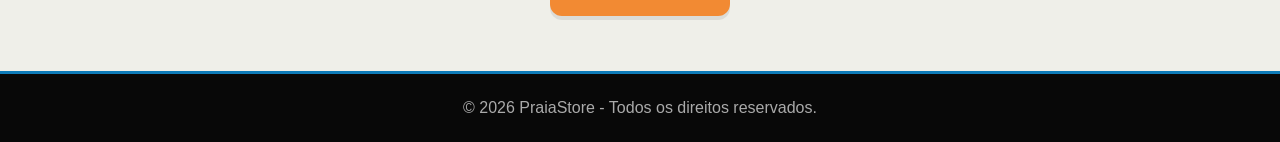
==== commit 02955738: "adicionei as páginas de login, contato, perfil e ajuda" ====
--- a/index.html
+++ b/index.html
@@ -1,472 +1,269 @@
-<!doctype html>
+<!DOCTYPE html>
 <html lang="pt-BR">
-  <head>
-    <meta charset="UTF-8" />
-    <meta name="viewport" content="width=device-width, initial-scale=1.0" />
-    <title>AltaMaré | Produtos de Praia</title>
-    <link rel="stylesheet" href="./assets/estilo.css" />
-    <link
-      rel="stylesheet"
-      href="./assets/font-awesome-4.7.0/css/font-awesome.min.css"
-    />
-  </head>
-  <body>
-    <!-- ================= HEADER ================= -->
-    <header class="header">
-      <div class="logo">Alta<span>Maré</span></div>
-      <nav class="menu">
-        <a href="#inicio">Início</a>
-        <a href="#categorias">Categorias</a>
-        <a href="#produtos">Produtos</a>
-        <a href="#sobre">Sobre nós</a>
-        <a href="#contato">Contato</a>
-        <a href="#ajuda">Ajuda</a>
-      </nav>
-      <div class="header-acoes">
-        <button onclick="abrirBusca()" class="icone" aria-label="Abrir busca">
-          <img src="./assets/imagens/lupa.png" alt="" class="icone-imagem" />
+<head>
+    <meta charset="UTF-8">
+    <meta name="viewport" content="width=device-width, initial-scale=1.0"> 
+    <title>PraiaStore-BioMar</title>
+    <link rel="stylesheet" href="assets/estilo.css">
+</head>
+<body>
+    <!-- CABEÇALHO -->
+    <header class="site-header">
+        <div class="brand-row">
+            <img src="assets/imagens/e3f8ab8d-e57a-4c4a-b467-0042ddd4d4af.png" alt="Logo BioMar" class="logo-img">
+            <nav>
+                <a href="#inicio">Inicio</a>
+                <a href="#produtos">Produtos</a>
+                <a href="./ajuda.html">Ajuda</a>
+                <a href="contato.html">Contato</a>
+            </nav>
+        </div>
+        <div class="header-tools">
+            <div class="search-box" aria-label="Pesquisar produtos">
+                <input
+                    id="inputBusca"
+                    type="text"
+                    placeholder="O que você está procurando?"
+                    aria-label="Campo de busca"
+                >
+                <button type="button" id="btnBusca" aria-label="Buscar">⌕</button>
+            </div>
+            <div class="icon-actions">
+                <button class="icon-btn" id="btnCarrinho" aria-label="Sacola de compras">
+                    🛒
+                </button>
+                <a href="perfil.html" class="icon-btn" aria-label="Perfil do usuário">👤</a>
+            </div>
+        </div>
+    </header>
+    <!-- BANNER -->
+    <section class="hero" id="inicio">
+        <div class="hero-text">
+            <p>COLEÇÃO VERÃO 2026</p>
+            <h1>Seu verão começa aqui </h1>
+            <span>
+                Produtos perfeitos para praia, piscina e momentos incríveis.
+            </span>
+            <a href="#produtos" class="hero-button">
+                Comprar agora
+            </a>
+        </div>
+    </section>
+    <section class="categorias" aria-label="Categorias de produtos">
+        <div class="categoria-item">
+            <div class="categoria-icone acessorios">◌</div>
+            <span>joias</span>
+        </div>
+        <div class="categoria-item">
+            <div class="categoria-icone cangas">◌</div>
+            <span>Cangas</span>
+        </div>
+        <div class="categoria-item">
+            <div class="categoria-icone bolsas">◌</div>
+            <span>Bolsas</span>
+        </div>
+        <div class="categoria-item">
+            <div class="categoria-icone toalhas">◌</div>
+            <span>Toalhas</span>
+        </div>
+        <div class="categoria-item">
+            <div class="categoria-icone garrafas">◌</div>
+            <span>Garrafas</span>
+        </div>
+    </section>
+    <!-- PRODUTOS -->
+    <main id="produtos" class="ofertas-section">
+        <h2>Melhores Ofertas!</h2>
+        <div class="filtros-ofertas">
+            <button class="filtro ativo">Promoção</button>
+            <button class="filtro">Favoritos</button>
+        </div>
+        <div class="carrossel-ofertas">
+            <article class="card-oferta product-card">
+                <div class="bag-wrap bag-dark">
+                    <div class="bag">
+                        <span class="bag-name">seu nome</span>
+                    </div>
+                </div>
+                <div class="cores">
+                    <span class="cor cor-1"></span>
+                    <span class="cor cor-2"></span>
+                    <span class="cor cor-3"></span>
+                    <span class="cor cor-4"></span>
+                    <span class="mais">+2</span>
+                </div>
+                <div class="produto-info">
+                    <span class="tag-rotina">LEVE TUDO NA ROTINA</span>
+                    <h3>chinelo- preto</h3>
+                    <div class="avaliacao">★★★★★ <span>7227 avaliações</span></div>
+                    <div class="preco-antigo">R$329,90</div>
+                    <div class="preco-final">
+                        <strong>R$70,00</strong>
+                        <span>15% OFF</span>
+                    </div>
+                    <p class="parcelas">3x de R$93,30 sem juros</p>
+                    <button class="comprar-btn">🛒 Comprar</button>
+                </div>
+            </article>
+            <article class="card-oferta product-card">
+                <div class="bag-wrap bag-taupe">
+                    <div class="bag">
+                        <span class="bag-name">seu nome</span>
+                    </div>
+                </div>
+                <div class="cores">
+                    <span class="cor cor-1"></span>
+                    <span class="cor cor-2"></span>
+                    <span class="cor cor-3"></span>
+                    <span class="cor cor-4"></span>
+                    <span class="mais">+2</span>
+                </div>
+                <div class="produto-info">
+                    <span class="tag-rotina">LEVE TUDO NA ROTINA</span>
+                    <h3>Bolsa Joy Pro - Essence</h3>
+                    <div class="avaliacao">★★★★★ <span>4821 avaliações</span></div>
+                    <div class="preco-antigo">R$299,90</div>
+                    <div class="preco-final">
+                        <strong>R$249,90</strong>
+                        <span>17% OFF</span>
+                    </div>
+                    <p class="parcelas">3x de R$83,30 sem juros</p>
+                    <button class="comprar-btn">🛒 Comprar</button>
+                </div>
+            </article>
+            <article class="card-oferta product-card">
+                <div class="bag-wrap bag-ivory">
+                    <div class="bag">
+                        <span class="bag-name">seu nome</span>
+                    </div>
+                </div>
+                <div class="cores">
+                    <span class="cor cor-1"></span>
+                    <span class="cor cor-2"></span>
+                    <span class="cor cor-3"></span>
+                    <span class="cor cor-4"></span>
+                    <span class="mais">+2</span>
+                </div>
+                <div class="produto-info">
+                    <span class="tag-rotina">LEVE TUDO NA ROTINA</span>
+                    <h3>Bolsa Joy Pro - Soft</h3>
+                    <div class="avaliacao">★★★★★ <span>2314 avaliações</span></div>
+                    <div class="preco-antigo">R$289,90</div>
+                    <div class="preco-final">
+                        <strong>R$239,90</strong>
+                        <span>18% OFF</span>
+                    </div>
+                    <p class="parcelas">3x de R$79,97 sem juros</p>
+                    <button class="comprar-btn">🛒 Comprar</button>
+                </div>
+            </article>
+            <article class="card-oferta product-card">
+                <div class="bag-wrap bag-sand">
+                    <div class="bag">
+                        <span class="bag-name">seu nome</span>
+                    </div>
+                </div>
+                <div class="cores">
+                    <span class="cor cor-1"></span>
+                    <span class="cor cor-2"></span>
+                    <span class="cor cor-3"></span>
+                    <span class="cor cor-4"></span>
+                    <span class="mais">+2</span>
+                </div>
+                <div class="produto-info">
+                    <span class="tag-rotina">LEVE TUDO NA ROTINA</span>
+                    <h3>Bolsa Joy Pro - Coast</h3>
+                    <div class="avaliacao">★★★★★ <span>6042 avaliações</span></div>
+                    <div class="preco-antigo">R$349,90</div>
+                    <div class="preco-final">
+                        <strong>R$289,90</strong>
+                        <span>17% OFF</span>
+                    </div>
+                    <p class="parcelas">3x de R$96,63 sem juros</p>
+                    <button class="comprar-btn">🛒 Comprar</button>
+                </div>
+            </article>
+        </div>
+        <p id="nenhumResultado" class="carrinho-vazio" hidden>
+            Nenhum produto encontrado.
+        </p>
+        <button class="ver-mais" id="btnVerMais" type="button">
+            Ver Mais <span aria-hidden="true">&#8594;</span>
         </button>
-        <button
-          onclick="abrirCarrinho()"
-          class="icone carrinho"
-          aria-label="Abrir carrinho"
-        >
-          <i class="fa fa-shopping-bag" aria-hidden="true"></i>
-          <span id="contador">0</span>
-        </button>
-        <button type="button" class="icone" aria-label="Perfil">
-          <i class="fa fa-user-circle" aria-hidden="true"></i>
-        </button>
-      </div>
-    </header>
-    <!-- ================= BUSCA ================= -->
-    <div id="barraBusca" class="barra-busca">
-      <input
-        type="text"
-        id="campoBusca"
-        placeholder="O que você está procurando?"
-        onkeyup="buscarProdutos()"
-      />
-      <button onclick="fecharBusca()" aria-label="Fechar busca">
-        <img src="./assets/imagens/lupa.png" alt="" class="icone-imagem" />
-      </button>
+    </main>
+    <section id="conteudoVerMais" hidden>
+        <section class="mais-hero" aria-labelledby="titulo-essencia">
+            <div class="mais-copy">
+                <div class="mais-rating" aria-label="5 estrelas, 63.700 avaliações">★★★★★ <small>(63.700+ avaliações)</small></div>
+                <h1 id="titulo-essencia">Por que BioMar?</h1>
+                <h2>Quem comprou conta.</h2>
+                <p>Viva seu estilo. Leve sua essência. Na BioMar, cada produto é feito para combinar com o seu jeito de ser. Porque tendência passa, mas ter identidade nunca sai de moda.</p>
+                <a class="mais-link" href="#produtos">Voltar para os produtos</a>
+            </div>
+            <div class="depoimentos" aria-label="Depoimentos de clientes">
+                <article class="depoimento"><div class="depoimento-cabecalho"><span class="avatar"></span><strong>Amanda Rajane<br><small>@amanda_senaisp</small></strong></div><p>Apaixonada pela bolsa de praia da @BioMar! É meu novo mimo mais estiloso agora.</p></article>
+                <article class="depoimento"><div class="depoimento-cabecalho"><span class="avatar"></span><strong>João Artur<br><small>@joaoartur_senaisp</small></strong></div><p>Como eu estou apaixonado pelas bolsas!</p></article>
+                <article class="depoimento"><div class="depoimento-cabecalho"><span class="avatar"></span><strong>Maria Paula<br><small>@maria_senaisp</small></strong></div><p>Apaixonada pelas minhas garrafas da @BioMar que chegaram hoje!</p></article>
+                <article class="depoimento"><div class="depoimento-cabecalho"><span class="avatar"></span><strong>Evelyn Fernanda<br><small>@evelyn_senaisp</small></strong></div><p>Simplesmente apaixonada. A escolha era exatamente o que eu desejava.</p></article>
+            </div>
+        </section>
+        <section class="diferencial" aria-labelledby="titulo-diferencial">
+            <h2 id="titulo-diferencial">Nosso Diferencial</h2>
+            <div class="diferencial-grid">
+                <div class="diferencial-item"><span class="diferencial-icone">☼</span>Produtos para<br>viver o verão.</div>
+                <div class="diferencial-item"><span class="diferencial-icone">♧</span>Qualidade para<br>acompanhar cada maré.</div>
+                <div class="diferencial-item"><span class="diferencial-icone">☆</span>Estilo, conforto e<br>praticidade.</div>
+                <div class="diferencial-item"><span class="diferencial-icone">☼</span>Tudo para deixar seus dias<br>de praia ainda melhores.</div>
+            </div>
+        </section>
+        <section class="sobre-nos" aria-labelledby="titulo-sobre-nos">
+            <div class="sobre-nos-conteudo">
+                <span class="sobre-nos-kicker">SOBRE A BIOMAR</span>
+                <h2 id="titulo-sobre-nos">Mais que produtos de praia.<br><strong>Um jeito leve de viver.</strong></h2>
+                <p>A BioMar nasceu da amizade de quatro pessoas apaixonadas pelo verão e da vontade de tornar cada ida à praia ainda mais special. Criamos uma seleção de acessórios bonitos, funcionais e feitos para acompanhar a sua rotina, da primeira onda ao pôr do sol.</p>
+                <div class="sobre-nos-pilares">
+                    <div><strong>01</strong><span>Estilo que combina com você</span></div>
+                    <div><strong>02</strong><span>Praticidade para todos os dias</span></div>
+                    <div><strong>03</strong><span>Momentos que ficam na memória</span></div>
+                </div>
+            </div>
+            <div class="sobre-nos-destaque" aria-label="Mensagem da BioMar">
+                <span class="sobre-nos-sol">☼</span>
+                <p>“Leve o essencial.<br><strong>Viva o extraordinário.</strong>”</p>
+                <span class="sobre-nos-assinatura">BioMar, do nosso verão para o seu.</span>
+            </div>
+        </section>
+        <footer class="mais-footer">
+            <div>
+                <h2>Nós enviamos e-mails incríveis.</h2>
+                <p>Saiba primeiro dos nossos lançamentos, coleções e exclusivas.</p>
+                <form class="newsletter" action="#" method="post"><input type="email" aria-label="Seu e-mail" required><button type="submit" aria-label="Assinar newsletter">&#8594;</button></form>
+                <h3>Métodos de Pagamento</h3>
+                <div class="pagamentos" aria-label="Visa, Mastercard, Elo e Pix">VISA ◉ ELO ◈</div>
+            </div>
+        </footer>
+    </section>
+    <div id="modalCarrinho" class="modal">
+        <div class="modal-content">
+            <button class="fechar" onclick="fecharCarrinho()">×</button>
+            <h2>Seu Carrinho</h2>
+            <div id="listaCarrinho">
+                <p class="carrinho-vazio">
+                    Seu carrinho está vazio.
+                </p>
+            </div>
+            <div class="total">
+                Total:
+                <strong id="total">R$ 0,00</strong>
+            </div>
+            <button class="finalizar" onclick="finalizarCompra()">
+                Finalizar compra
+            </button>
+        </div>
     </div>
-    <!-- ================= HERO ================= -->
-    <section id="inicio" class="hero">
-      <div class="hero-conteudo">
-        <p class="pequeno-titulo">COLEÇÃO VERÃO 2026</p>
-        <h1>
-          Viva o verão<br />
-          do seu jeito.
-        </h1>
-        <p>
-          Produtos para praia, piscina e todos os momentos que merecem ser
-          aproveitados.
-        </p>
-        <a href="#produtos" class="botao-principal"> Comprar agora → </a>
-      </div>
-    </section>
-    <!-- ================= CATEGORIAS ================= -->
-    <section id="categorias" class="categorias">
-      <div class="titulo-secao">
-        <p>EXPLORE</p>
-        <h2>Encontre seu estilo</h2>
-      </div>
-      <div class="categorias-grid">
-        <button class="categoria" onclick="filtrarCategoria('joias')">
-          <div class="categoria-imagem joias">
-            <img
-              src="./assets/imagens/joia sem fundo.png"
-              alt="Joias"
-              class="imagem-categoria"
-            />
-          </div>
-          <h3>Joias</h3>
-          <span>Ver produtos →</span>
-        </button>
-        <button class="categoria" onclick="filtrarCategoria('cangas')">
-          <div class="categoria-imagem cangas">
-            <img
-              src="./assets/imagens/canga sem fundo.png"
-              alt="Cangas"
-              class="imagem-categoria"
-            />
-          </div>
-          <h3>Cangas</h3>
-          <span>Ver produtos →</span>
-        </button>
-        <button class="categoria" onclick="filtrarCategoria('bolsas')">
-          <div class="categoria-imagem bolsas">
-            <img
-              src="./assets/imagens/bolsapraia.png"
-              alt="Bolsas"
-              class="imagem-categoria"
-            />
-          </div>
-          <h3>Bolsas</h3>
-          <span>Ver produtos →</span>
-        </button>
-        <button class="categoria" onclick="filtrarCategoria('toalhas')">
-          <div class="categoria-imagem toalhas">
-            <img
-              src="./assets/imagens/toalha summer.png"
-              alt="Toalhas"
-              class="imagem-categoria"
-            />
-          </div>
-          <h3>Toalhas</h3>
-          <span>Ver produtos →</span>
-        </button>
-        <button class="categoria" onclick="filtrarCategoria('garrafas')">
-          <div class="categoria-imagem garrafas">
-            <img
-              src="./assets/imagens/garrafa.png"
-              alt="Garrafas"
-              class="imagem-categoria"
-            />
-          </div>
-          <h3>Garrafas</h3>
-          <span>Ver produtos →</span>
-        </button>
-      </div>
-    </section>
-    <!-- ================= PRODUTOS ================= -->
-    <main id="produtos" class="produtos">
-      <div class="produtos-topo">
-        <div>
-          <p class="pequeno-titulo">NOSSA LOJA</p>
-          <h2>Produtos em destaque</h2>
-        </div>
-        <button onclick="mostrarTodos()" class="botao-todos">
-          Ver todos →
-        </button>
-      </div>
-      <div id="listaProdutos" class="produtos-grid">
-        <!-- PRODUTO 1 -->
-        <article
-          class="produto"
-          data-categoria="bolsas"
-          data-nome="Bolsa Praia Breeze"
-        >
-          <div class="produto-imagem imagem-bolsa">
-            <span class="etiqueta"> -20% </span>
-           
-
-            <div class="produto-desenho" style="
-            background-image: url('./assets/imagens/bolsapraia.png');
-            background-size: cover;
-            background-position: center;
-            ">
-              
-            </div>
-          
-<!-- 
-               <div class="produto-desenho">
-              <img
-                src="./assets/imagens/bolsa praia.png" 
-                alt="Bolsa Praia Breeze"
-                class="imagem-produto"
-              />
-            </div>
-           -->
-          </div>
-          <div class="produto-info">
-            <span class="categoria-produto"> BOLSAS </span>
-            <h3>Bolsa Praia Breeze</h3>
-            <div class="avaliacao">
-              ★★★★★
-              <span>(128)</span>
-            </div>
-            <div class="precos">
-              <span class="preco-antigo"> R$ 249,90 </span>
-              <strong> R$ 199,90 </strong>
-            </div>
-            <button
-              class="botao-comprar"
-              onclick="adicionarCarrinho('Bolsa Praia Breeze', 199.9)"
-            >
-              Adicionar ao carrinho
-            </button>
-          </div>
-        </article>
-        <!-- PRODUTO 2 -->
-        <article
-          class="produto"
-          data-categoria="cangas"
-          data-nome="Canga Sunset"
-        >
-          <div class="produto-imagem imagem-canga">
-            <span class="etiqueta"> NOVO </span>
-            <div class="produto-desenho" style="
-            background-image: url('./assets/imagens/canga sem fundo.png');
-            background-size: cover;
-            background-position: center;
-            ">
-            </div>
-          </div>
-          <div class="produto-info">
-            <span class="categoria-produto"> CANGAS </span>
-            <h3>Canga Sunset</h3>
-            <div class="avaliacao">
-              ★★★★★
-              <span>(94)</span>
-            </div>
-            <div class="precos">
-              <strong> R$ 89,90 </strong>
-            </div>
-            <button
-              class="botao-comprar"
-              onclick="adicionarCarrinho('Canga Sunset', 89.9)"
-            >
-              Adicionar ao carrinho
-            </button>
-          </div>
-        </article>
-        <!-- PRODUTO 3 -->
-        <article class="produto" data-categoria="joias" data-nome="Colar Ocean">
-          <div class="produto-imagem imagem-joia">
-            <span class="etiqueta"> NOVO </span>
-            <div class="produto-desenho" style="
-            background-image: url('./assets/imagens/joia sem fundo.png');
-            background-size: cover;
-            background-position: center;
-            ">
-            </div>
-          </div>
-          <div class="produto-info">
-            <span class="categoria-produto"> JOIAS </span>
-            <h3>Colar Ocean</h3>
-            <div class="avaliacao">
-              ★★★★★
-              <span>(76)</span>
-            </div>
-            <div class="precos">
-              <strong> R$ 119,90 </strong>
-            </div>
-            <button
-              class="botao-comprar"
-              onclick="adicionarCarrinho('Colar Ocean', 119.9)"
-            >
-              Adicionar ao carrinho
-            </button>
-          </div>
-        </article>
-        <!-- PRODUTO 4 -->
-        <article
-          class="produto"
-          data-categoria="toalhas"
-          data-nome="Toalha Summer"
-        >
-          <div class="produto-imagem imagem-toalha">
-            <span class="etiqueta"> -15% </span>
-            <div
-              class="produto-desenho"
-              style="
-                background-image: url('./assets/imagens/toalha summer.png');
-                background-size: cover;
-                background-position: center;
-              "
-            ></div>
-          </div>
-          <div class="produto-info">
-            <span class="categoria-produto"> TOALHAS </span>
-            <h3>Toalha Summer</h3>
-            <div class="avaliacao">
-              ★★★★★
-              <span>(211)</span>
-            </div>
-            <div class="precos">
-              <span class="preco-antigo"> R$ 139,90 </span>
-              <strong> R$ 119,90 </strong>
-            </div>
-            <button
-              class="botao-comprar"
-              onclick="adicionarCarrinho('Toalha Summer', 119.9)"
-            >
-              Adicionar ao carrinho
-            </button>
-          </div>
-        </article>
-        <!-- PRODUTO 5 -->
-        <article
-          class="produto"
-          data-categoria="garrafas"
-          data-nome="Garrafa Ocean"
-        >
-          <div class="produto-imagem imagem-garrafa"
-          style="
-              background-image: url('./assets/imagens/garrafa.png');
-              background-size: cover;
-              background-position: center;
-            "
-          >
-          <span class="etiqueta"> MAIS VENDIDO </span>  
-          </div>
-          <div class="produto-info">
-            <span class="categoria-produto"> GARRAFAS </span>
-            <h3>Garrafa Ocean</h3>
-            <div class="avaliacao">
-              ★★★★★
-              <span>(328)</span>
-            </div>
-            <div class="precos">
-              <strong> R$ 79,90 </strong>
-            </div>
-            <button
-              class="botao-comprar"
-              onclick="adicionarCarrinho('Garrafa Ocean', 79.9)"
-            >
-              Adicionar ao carrinho
-            </button>
-          </div>
-        </article>
-        <!-- PRODUTO 6 -->
-        <article
-          class="produto"
-          data-categoria="bolsas"
-          data-nome="Bolsa Coast"
-        >
-          <div class="produto-imagem imagem-coast">
-            <span class="etiqueta"> -18% </span>
-
-            <div class="produto-desenho" style="
-            background-image: url('./assets/imagens/bolsamarrom.png');
-            background-size: cover;
-            background-position: center;
-            ">
-            </div>
-          </div>
-          <div class="produto-info">
-            <span class="categoria-produto"> BOLSAS </span>
-            <h3>Bolsa Coast</h3>
-            <div class="avaliacao">
-              ★★★★★
-              <span>(156)</span>
-            </div>
-            <div class="precos">
-              <span class="preco-antigo"> R$ 299,90 </span>
-              <strong> R$ 244,90 </strong>
-            </div>
-            <button
-              class="botao-comprar"
-              onclick="adicionarCarrinho('Bolsa Coast', 244.9)"
-            >
-              Adicionar ao carrinho
-            </button>
-          </div>
-        </article>
-      </div>
-      <p id="semResultado" class="sem-resultado">Nenhum produto encontrado.</p>
-    </main>
-    <!-- ================= BANNER ================= -->
-    <section class="banner">
-      <div>
-        <p>SEU VERÃO, SUA HISTÓRIA</p>
-        <h2>
-          Leve o essencial.<br />
-          Viva o extraordinário.
-        </h2>
-        <a href="#produtos"> Explorar produtos → </a>
-      </div>
-    </section>
-    <!-- ================ SOBRE ================= -->
-    <section id="sobre" class="sobre">
-      <div class="sobre-texto">
-        <p class="pequeno-titulo">SOBRE A ALTAMARÉ</p>
-        <h2>
-          Mais que produtos de praia.
-          <span>Um jeito leve de viver.</span>
-        </h2>
-        <p>
-          A AltaMaré nasceu para transformar os momentos de praia em
-          experiências ainda mais especiais. Criamos produtos bonitos,
-          funcionais e feitos para acompanhar você em todos os seus dias de
-          verão.
-        </p>
-      </div>
-      <div class="sobre-numeros">
-        <div>
-          <strong>01</strong>
-          <span> Estilo que combina com você </span>
-        </div>
-        <div>
-          <strong>02</strong>
-          <span> Qualidade para todos os dias </span>
-        </div>
-        <div>
-          <strong>03</strong>
-          <span> Momentos que ficam na memória </span>
-        </div>
-      </div>
-    </section>
-    <!-- ================= NEWSLETTER ================= -->
-    <section class="newsletter">
-      <div>
-        <p>FIQUE POR DENTRO</p>
-        <h2>Receba novidades da AltaMaré</h2>
-        <span>
-          Lançamentos, promoções e novidades diretamente no seu e-mail.
-        </span>
-      </div>
-      <form onsubmit="inscrever(event)">
-        <input
-          type="email"
-          id="email"
-          placeholder="Seu melhor e-mail"
-          required
-        />
-        <button type="submit">Cadastrar →</button>
-      </form>
-    </section>
-    <!-- ================ FOOTER ================= -->
-    <footer class="footer">
-      <div class="footer-logo">
-        Alta<span>Maré</span>
-        <p>Seu verão começa aqui.</p>
-      </div>
-      <div class="footer-coluna">
-        <h3>Loja</h3>
-        <a href="#produtos">Produtos</a>
-        <a href="#categorias">Categorias</a>
-        <a href="#sobre">Sobre nós</a>
-      </div>
-      <div class="footer-coluna">
-        <h3>Atendimento</h3>
-        <a id="contato" href="#">Contato</a>
-        <a id="ajuda" href="#">Ajuda</a>
-        <a href="#">Trocas e devoluções</a>
-      </div>
-      <div class="footer-coluna">
-        <h3>Redes sociais</h3>
-        <a href="#">Instagram</a>
-        <a href="#">TikTok</a>
-        <a href="#">Facebook</a>
-      </div>
+    <footer>
+        <p>© 2026 PraiaStore - Todos os direitos reservados.</p>
     </footer>
-    <div class="copyright">© 2026 AltaMaré — Todos os direitos reservados.</div>
-    <!-- ================= MODAL CARRINHO ================= -->
-    <div id="modalCarrinho" class="modal">
-      <div class="modal-conteudo">
-        <button
-          class="fechar"
-          onclick="fecharCarrinho()"
-          aria-label="Fechar carrinho"
-        >
-          <img src="./assets/imagens/joia.png" alt="" class="icone-imagem" />
-        </button>
-        <h2>Seu carrinho</h2>
-        <div id="listaCarrinho">
-          <p class="carrinho-vazio">Seu carrinho está vazio.</p>
-        </div>
-        <div class="total">
-          <span> Total </span>
-          <strong id="total"> R$ 0,00 </strong>
-        </div>
-        <button class="finalizar" onclick="finalizarCompra()">
-          Finalizar compra
-        </button>
-      </div>
-    </div>
-    <script src="./assets/maquina.js"></script>
-  </body>
-</html>
+    <script src="assets/maquina.js"></script>
+</body>
+</html>
--- a/assets/estilo.css
+++ b/assets/estilo.css
@@ -1,7 +1,3 @@
-/* =====================================================
-   CONFIGURAÇÕES GERAIS
-===================================================== */
-
 * {
     margin: 0;
     padding: 0;
@@ -14,8 +10,8 @@
 
 body {
     font-family: Arial, Helvetica, sans-serif;
-    background: #f8f5ef;
-    color: #172f3d;
+    background: #F4F1E8;
+    color: #1f2937;
 }
 
 button,
@@ -23,926 +19,1019 @@
     font: inherit;
 }
 
-button {
-    cursor: pointer;
-}
-
-a {
-    text-decoration: none;
-}
-
-
-/* =====================================================
-   HEADER
-===================================================== */
-
-.header {
-    height: 80px;
-    background: #fffdf8;
+/* HEADER */
+
+.site-header {
+    width: 100%;
+    background: #f7f9ee;
+    border: px solid #0e7bb8;
+    border-top: none;
+    padding: 20px 44px 18px;
     display: flex;
     align-items: center;
     justify-content: space-between;
-    padding: 0 6%;
+    gap: 24px;
     position: sticky;
     top: 0;
     z-index: 1000;
-    border-bottom: 1px solid #e8e2d7;
-}
-
-.logo {
-    font-size: 30px;
-    font-weight: 900;
-    color: #123d52;
-    letter-spacing: -2px;
-}
-
-.logo span {
-    color: #e9794d;
-}
-
-.menu {
-    display: flex;
-    gap: 35px;
-}
-
-.menu a {
-    color: #244454;
-    font-size: 15px;
-    font-weight: bold;
-    transition: 0.3s;
-}
-
-.menu a:hover {
-    color: #e9794d;
-}
-
-.header-acoes {
-    display: flex;
-    gap: 10px;
-}
-
-.icone {
-    width: 43px;
-    height: 43px;
+}
+
+.brand-row {
+    display: flex;
+    align-items: center;
+    gap: 40px;
+    flex: 1;
+}
+
+.logo-img {
+    width: 90px;
+    height: auto;
+    display: block;
+    object-fit: contain;
+    filter: drop-shadow(0 2px 4px rgba(0,0,0,0.08));
+}
+
+nav {
+    display: flex;
+    align-items: center;
+    gap: 46px;
+    font-size: 1.1rem;
+    flex-wrap: wrap;
+}
+
+nav a {
+    text-decoration: none;
+    color: #1f2937;
+    font-weight: 500;
+    transition: 0.2s ease;
+}
+
+nav a:hover {
+    color: #0e7bb8;
+}
+
+.header-tools {
+    display: flex;
+    align-items: center;
+    gap: 18px;
+}
+
+.search-box {
+    width: min(520px, 100%);
+    min-width: 280px;
+    height: 64px;
+    background: #e5e5e5;
+    border-radius: 18px;
+    display: flex;
+    align-items: center;
+    justify-content: space-between;
+    padding: 0 14px 0 18px;
+    color: #4b5563;
+    font-size: 1.05rem;
+    border: none;
+    box-shadow: none;
+}
+
+.search-box input {
+    flex: 1;
+    background: transparent;
+    border: none;
+    outline: none;
+    color: #1f2937;
+    font-size: 1.05rem;
+    padding: 0;
+}
+
+.search-box input::placeholder {
+    color: #4b5563;
+}
+
+.search-box button,
+.icon-btn {
+    border: 2px solid #d1d5db;
+    background: transparent;
     border-radius: 50%;
-    border: 1px solid #ddd6ca;
-    background: white;
-    position: relative;
-    transition: 0.3s;
-    display: flex;
+    width: 42px;
+    height: 42px;
+    display: inline-flex;
     align-items: center;
     justify-content: center;
-}
-
-.icone-imagem {
-    width: 20px;
-    height: 20px;
-    object-fit: contain;
-    display: block;
-}
-
-.icone:hover {
-    background: #e9794d;
-    color: white;
-}
-
-.carrinho span {
-    position: absolute;
-    top: -5px;
-    right: -4px;
-    background: #e9794d;
-    color: white;
-    width: 19px;
-    height: 19px;
-    border-radius: 50%;
-    font-size: 11px;
-    display: flex;
-    align-items: center;
-    justify-content: center;
-}
-
-
-/* =====================================================
-   BARRA DE BUSCA
-===================================================== */
-
-.barra-busca {
-    display: none;
-    background: white;
-    padding: 15px 6%;
-    border-bottom: 1px solid #ddd;
-    gap: 10px;
-}
-
-.barra-busca.ativa {
-    display: flex;
-}
-
-.barra-busca input {
-    flex: 1;
-    padding: 14px;
-    border: 1px solid #ddd;
-    border-radius: 8px;
-    outline: none;
-}
-
-.barra-busca button {
-    border: none;
-    background: #123d52;
-    color: white;
-    width: 50px;
-    border-radius: 8px;
-}
-
-
-/* =====================================================
-   HERO
-===================================================== */
+    font-size: 1.6rem;
+    cursor: pointer;
+    color: #1f2937;
+}
+
+.icon-actions {
+    display: flex;
+    align-items: center;
+    gap: 12px;
+}
+
+.icon-btn {
+    width: 46px;
+    height: 46px;
+    border-color: #b8c5d1;
+    font-size: 1.45rem;
+    text-decoration: none;
+}
+
+/* HERO */
 
 .hero {
-    min-height: 650px;
-
+    min-height: 460px;
     background:
-        linear-gradient(
-            90deg,
-            rgba(11, 48, 64, 0.85),
-            rgba(11, 48, 64, 0.15)
-        ),
-        url("https://images.unsplash.com/photo-1507525428034-b723cf961d3e?auto=format&fit=crop&w=1800&q=85");
-
+        linear-gradient(rgba(0,0,0,0.08), rgba(0,0,0,0.08)),
+        url("https://images.unsplash.com/photo-1507525428034-b723cf961d3e?auto=format&fit=crop&w=1600&q=80");
     background-size: cover;
     background-position: center;
-
-    display: flex;
-    align-items: center;
-
-    padding: 80px 8%;
-}
-
-.hero-conteudo {
-    max-width: 600px;
+    display: flex;
+    align-items: center;
+    justify-content: center;
+    text-align: center;
     color: white;
 }
 
-.pequeno-titulo {
-    color: #e9794d;
-    font-size: 13px;
-    font-weight: bold;
+.hero-text {
+    max-width: 700px;
+    padding: 30px;
+}
+
+.hero-text p {
+    font-size: 14px;
     letter-spacing: 3px;
     margin-bottom: 15px;
 }
 
-.hero h1 {
-    font-size: clamp(50px, 7vw, 88px);
-    line-height: 0.95;
-    margin-bottom: 25px;
-    letter-spacing: -4px;
-}
-
-.hero-conteudo > p:not(.pequeno-titulo) {
+.hero-text h1 {
+    font-size: 55px;
+    margin-bottom: 20px;
+}
+
+.hero-text span {
+    display: block;
     font-size: 18px;
-    line-height: 1.6;
-    max-width: 500px;
-    margin-bottom: 35px;
-}
-
-.botao-principal {
+    margin-bottom: 30px;
+}
+
+.hero-button {
     display: inline-block;
-    background: #e9794d;
+    padding: 15px 30px;
+    background: #ff6b00;
     color: white;
-    padding: 16px 28px;
+    text-decoration: none;
     border-radius: 30px;
     font-weight: bold;
     transition: 0.3s;
 }
 
-.botao-principal:hover {
-    background: #d96338;
-    transform: translateY(-3px);
-}
-
-
-/* =====================================================
-   CATEGORIAS
-===================================================== */
+.hero-button:hover {
+    background: #e85f00;
+    transform: scale(1.05);
+}
+
+/* CATEGORIAS */
 
 .categorias {
-    padding: 80px 6%;
-    background: #fffdf8;
-}
-
-.titulo-secao {
+    background: #8ab7d8;
+    display: flex;
+    justify-content: center;
+    align-items: center;
+    gap: 28px;
+    padding: 28px 24px 18px;
+    flex-wrap: wrap;
+}
+
+.categoria-item {
+    display: flex;
+    flex-direction: column;
+    align-items: center;
+    gap: 12px;
+    min-width: 110px;
+    color: #155c8d;
+    font-weight: 700;
+}
+
+.categoria-icone {
+    width: 120px;
+    height: 120px;
+    border-radius: 50%;
+    background: #f0f5f8;
+    display: flex;
+    align-items: center;
+    justify-content: center;
+    font-size: 3rem;
+    box-shadow: 0 4px 12px rgba(0,0,0,0.08);
+    border: 4px solid rgba(255,255,255,0.75);
+    color: #1c4d73;
+    position: relative;
+    overflow: hidden;
+}
+
+.categoria-icone::before {
+    content: "";
+    position: absolute;
+    inset: 0;
+    background: radial-gradient(circle at 30% 30%, rgba(255,255,255,0.9), rgba(255,255,255,0.1) 35%, transparent 60%);
+}
+
+.categoria-icone.acessorios { background: linear-gradient(135deg, #f2e8d8, #d8c39b); }
+.categoria-icone.cangas { background: linear-gradient(135deg, #f5d7d7, #e8a8a3); }
+.categoria-icone.bolsas { background: linear-gradient(135deg, #d7ebe8, #b7d2c9); }
+.categoria-icone.toalhas { background: linear-gradient(135deg, #dfe8f7, #9bb9da); }
+.categoria-icone.garrafas { background: linear-gradient(135deg, #d9ebf9, #a5c8de); }
+
+/* PRODUTOS */
+
+.ofertas-section {
+    background: #efefe9;
+    padding: 40px 90px 55px;
+    border-top: 3px solid #0e7bb8;
+    border-bottom: 3px solid #0e7bb8;
+}
+
+.ofertas-section h2 {
     text-align: center;
-    margin-bottom: 40px;
-}
-
-.titulo-secao p {
-    color: #e9794d;
-    font-size: 12px;
-    font-weight: bold;
-    letter-spacing: 3px;
+    font-size: clamp(2.2rem, 3vw, 4rem);
+    font-weight: 800;
+    margin-bottom: 28px;
+    color: #121212;
+}
+
+.filtros-ofertas {
+    display: flex;
+    justify-content: center;
+    gap: 22px;
+    margin-bottom: 30px;
+    flex-wrap: wrap;
+}
+
+.filtro {
+    min-width: 180px;
+    padding: 16px 28px;
+    border: 1px solid rgba(17, 17, 17, 0.18);
+    border-radius: 14px;
+    background: rgba(255, 255, 255, 0.75);
+    box-shadow: 0 2px 0 rgba(0,0,0,0.04);
+    color: #1c1c1c;
+    font-size: 1.1rem;
+    font-weight: 700;
+    cursor: pointer;
+}
+
+.filtro.ativo {
+    background: #f5f5f3;
+}
+
+.carrossel-ofertas {
+    display: grid;
+    grid-template-columns: repeat(4, minmax(210px, 1fr));
+    gap: 34px;
+    align-items: stretch;
+}
+
+.card-oferta {
+    background: #f8f8f8;
+    border-radius: 18px;
+    overflow: hidden;
+    border: 1px solid rgba(17, 17, 17, 0.08);
+    box-shadow: 0 6px 18px rgba(0,0,0,0.05);
+    padding: 12px 12px 18px;
+    transform: scale(0.96);
+}
+
+.bag-wrap {
+    position: relative;
+    padding: 16px 10px 0;
+}
+
+.bag {
+    position: relative;
+    width: 100%;
+    height: 200px;
+    margin: 0 auto;
+    border-radius: 26px 26px 18px 18px;
+    background: linear-gradient(180deg, #1a1a1a 0%, #050505 100%);
+    box-shadow: inset 0 0 0 2px rgba(255,255,255,0.06);
+    display: flex;
+    align-items: end;
+    justify-content: center;
+    padding-bottom: 18px;
+}
+
+.bag::before,
+.bag::after {
+    content: "";
+    position: absolute;
+    top: -32px;
+    width: 74px;
+    height: 68px;
+    border: 7px solid #111;
+    border-bottom: none;
+    border-radius: 26px 26px 0 0;
+    background: transparent;
+}
+
+.bag::before {
+    left: 35px;
+    transform: rotate(6deg);
+}
+
+.bag::after {
+    right: 35px;
+    transform: rotate(-6deg);
+}
+
+.bag-name {
+    position: relative;
+    z-index: 1;
+    font-size: 1.45rem;
+    font-family: "Segoe Print", cursive;
+    color: rgba(255,255,255,0.8);
+    font-style: italic;
+    letter-spacing: 0.02em;
+    transform: rotate(-5deg);
+}
+
+.bag-dark .bag { background: linear-gradient(180deg, #181818 0%, #070707 100%); }
+.bag-taupe .bag { background: linear-gradient(180deg, #d0b49d 0%, #947a63 100%); }
+.bag-ivory .bag { background: linear-gradient(180deg, #efe8df 0%, #d9d1c4 100%); }
+.bag-sand .bag { background: linear-gradient(180deg, #d8d6d0 0%, #b4a997 100%); }
+
+.bag-taupe .bag-name,
+.bag-ivory .bag-name,
+.bag-sand .bag-name {
+    color: rgba(30,30,30,0.75);
+}
+
+.cores {
+    display: flex;
+    align-items: center;
+    gap: 18px;
+    justify-content: center;
+    margin: 18px 0 12px;
+}
+
+.cor {
+    width: 22px;
+    height: 22px;
+    border-radius: 50%;
+    display: inline-block;
+    border: 2px solid rgba(0,0,0,0.12);
+    cursor: pointer;
+    transition: transform 0.15s ease, border-color 0.15s ease, box-shadow 0.15s ease;
+}
+
+.cor:hover {
+    transform: scale(1.08);
+}
+
+.cor.is-active {
+    border-color: #ffffff;
+    box-shadow: 0 0 0 2px #1a1a1a;
+}
+
+.cor-1 { background: #0d0d0d; }
+.cor-2 { background: #f3f0ee; }
+.cor-3 { background: #d2c9c1; }
+.cor-4 { background: #a66f48; }
+
+.mais {
+    font-size: 1.6rem;
+    font-weight: 700;
+    color: #1d1d1d;
+    margin-left: 4px;
+}
+
+.produto-info {
+    padding: 0 6px;
+}
+
+.tag-rotina {
+    display: inline-block;
+    background: #dfeaf7;
+    color: #1d5ba5;
+    border-radius: 18px;
+    padding: 8px 12px;
+    font-size: 0.72rem;
+    font-weight: 800;
+    letter-spacing: 0.05em;
     margin-bottom: 10px;
 }
 
-.titulo-secao h2 {
-    font-size: 42px;
-    color: #123d52;
-}
-
-.categorias-grid {
+.produto-info h3 {
+    font-size: 1.05rem;
+    line-height: 1.3;
+    margin: 0 0 10px;
+    color: #1b1b1b;
+    font-weight: 800;
+}
+
+.avaliacao {
+    color: #f4b400;
+    font-size: 0.95rem;
+    margin-bottom: 12px;
+}
+
+.avaliacao span {
+    color: #626262;
+    font-weight: 600;
+}
+
+.preco-antigo {
+    text-decoration: line-through;
+    color: #7a7a7a;
+    font-size: 1.05rem;
+    margin-bottom: 4px;
+}
+
+.preco-final {
+    display: flex;
+    align-items: center;
+    gap: 10px;
+    margin-bottom: 8px;
+}
+
+.preco-final strong {
+    font-size: 2rem;
+    color: #1b1b1b;
+    line-height: 1;
+}
+
+.preco-final span {
+    background: #49b96d;
+    color: white;
+    border-radius: 8px;
+    font-weight: 800;
+    font-size: 0.72rem;
+    padding: 5px 8px;
+}
+
+.parcelas {
+    color: #415764;
+    font-size: 0.9rem;
+    font-weight: 600;
+    margin-bottom: 16px;
+}
+
+.comprar-btn {
+    width: 100%;
+    border: none;
+    border-radius: 12px;
+    background: #0f5f9d;
+    color: white;
+    font-size: 1.2rem;
+    font-weight: 700;
+    padding: 14px 18px;
+    cursor: pointer;
+    transition: 0.2s ease;
+}
+
+.comprar-btn:hover {
+    background: #0b4f8a;
+}
+
+.ver-mais {
+    display: block;
+    margin: 24px auto 0;
+    border: none;
+    border-radius: 12px;
+    background: #f28a33;
+    color: white;
+    padding: 16px 36px;
+    font-size: 1.2rem;
+    font-weight: 700;
+    cursor: pointer;
+    box-shadow: 0 4px 0 rgba(0,0,0,0.08);
+}
+
+.ver-mais span { margin-left: 6px; }
+
+/* PAGINA INSTITUCIONAL */
+.mais-body { background: #4389aa; color: #102b3b; }
+.mais-page { min-height: 100vh; overflow: hidden; }
+.mais-hero {
+    min-height: 430px;
+    padding: 52px 7vw 64px;
     display: grid;
-    grid-template-columns: repeat(5, 1fr);
-    gap: 20px;
-    max-width: 1200px;
-    margin: auto;
-}
-
-.categoria {
+    grid-template-columns: minmax(240px, 0.8fr) minmax(360px, 1.2fr);
+    gap: 50px;
+    align-items: center;
+    background: #4389aa;
+    color: #fff8e9;
+}
+.mais-copy { max-width: 380px; }
+.mais-rating { margin-bottom: 12px; color: #ffe04f; font-size: 1.1rem; letter-spacing: 1px; }
+.mais-rating small { color: #fff8e9; font-size: 0.65rem; letter-spacing: 0; }
+.mais-copy h1 { margin-bottom: 4px; color: #fff8e9; font-size: clamp(2rem, 4vw, 3.2rem); line-height: 1; }
+.mais-copy h2 { margin-bottom: 24px; color: #fff8e9; font-size: 1.25rem; }
+.mais-copy p { max-width: 340px; color: #f9f4e8; line-height: 1.35; }
+.mais-link { display: inline-block; margin-top: 18px; color: #fff8e9; font-size: 0.8rem; }
+.depoimentos { display: grid; grid-template-columns: repeat(2, minmax(190px, 1fr)); gap: 20px 15px; }
+.depoimento { min-height: 145px; padding: 16px; background: #fff8e9; border-radius: 6px; color: #182b36; box-shadow: 0 7px 0 rgba(20, 74, 100, 0.15); font-size: 0.77rem; }
+.depoimento:nth-child(2), .depoimento:nth-child(4) { transform: translateY(30px); }
+.depoimento-cabecalho { display: flex; align-items: center; gap: 10px; margin-bottom: 14px; font-size: 0.66rem; }
+.avatar { width: 27px; height: 27px; flex: 0 0 27px; border-radius: 50%; background: #f4c83d; border: 2px solid #3b879f; }
+.depoimento p { line-height: 1.25; }
+.diferencial { padding: 25px 7vw 34px; background: #fff4e2; text-align: center; }
+.diferencial h2 { margin-bottom: 26px; color: #090909; font-size: clamp(1.8rem, 3vw, 2.6rem); }
+.diferencial-grid { display: grid; grid-template-columns: repeat(4, 1fr); gap: 24px; max-width: 950px; margin: 0 auto; }
+.diferencial-item { color: #0c3d70; font-size: 0.78rem; font-weight: 700; }
+.diferencial-icone { display: block; margin-bottom: 8px; color: #ff552f; font-size: 3rem; line-height: 1; }
+.sobre-nos { display: grid; grid-template-columns: minmax(0, 1.35fr) minmax(260px, 0.65fr); gap: 7vw; align-items: center; padding: 76px 7vw; background: #f7f1e5; color: #163d55; }
+.sobre-nos-conteudo { max-width: 720px; }
+.sobre-nos-kicker { display: block; margin-bottom: 14px; color: #e66b3d; font-size: 0.72rem; font-weight: 800; letter-spacing: 0.18em; }
+.sobre-nos h2 { margin-bottom: 22px; color: #123b57; font-size: clamp(2rem, 4vw, 3.5rem); line-height: 1.05; }
+.sobre-nos h2 strong { color: #e66b3d; font-weight: 800; }
+.sobre-nos-conteudo > p { max-width: 650px; color: #456172; font-size: 1.05rem; line-height: 1.7; }
+.sobre-nos-pilares { display: grid; grid-template-columns: repeat(3, 1fr); gap: 18px; margin-top: 38px; padding-top: 24px; border-top: 1px solid rgba(22, 61, 85, 0.18); }
+.sobre-nos-pilares div { display: flex; flex-direction: column; gap: 8px; }
+.sobre-nos-pilares strong { color: #e66b3d; font-size: 0.78rem; letter-spacing: 0.12em; }
+.sobre-nos-pilares span { max-width: 150px; color: #163d55; font-size: 0.88rem; font-weight: 700; line-height: 1.3; }
+.sobre-nos-destaque { position: relative; min-height: 290px; padding: 42px 34px 34px; display: flex; flex-direction: column; justify-content: center; background: #e7c85b; color: #163d55; box-shadow: 12px 12px 0 #c6e0df; transform: rotate(2deg); }
+.sobre-nos-sol { position: absolute; top: 22px; right: 28px; color: #e66b3d; font-size: 2.4rem; line-height: 1; }
+.sobre-nos-destaque p { font-size: clamp(1.5rem, 2.6vw, 2.3rem); font-weight: 500; line-height: 1.12; }
+.sobre-nos-destaque p strong { color: #e66b3d; font-weight: 800; }
+.sobre-nos-assinatura { margin-top: 28px; font-size: 0.78rem; font-weight: 700; }
+.mais-footer { display: grid; grid-template-columns: 1fr 1fr; gap: 60px; padding: 28px 7vw 52px; background: #4389aa; color: #fff8e9; }
+.mais-footer h2, .mais-footer h3 { margin-bottom: 6px; color: #fff8e9; }
+.mais-footer h2 { font-size: 1.25rem; }
+.mais-footer h3 { font-size: 0.95rem; }
+.mais-footer p { max-width: 330px; font-size: 0.75rem; line-height: 1.25; }
+.newsletter { display: flex; max-width: 330px; margin: 12px 0 34px; }
+.newsletter input { min-width: 0; flex: 1; height: 32px; border: 1px solid #b7d2df; }
+.newsletter button { width: 42px; border: 0; background: #294c81; color: white; cursor: pointer; }
+.pagamentos { margin-top: 8px; font-size: 1.4rem; letter-spacing: 3px; }
+@media (max-width: 700px) {
+    .mais-hero { grid-template-columns: 1fr; padding: 38px 6vw 55px; }
+    .depoimentos { grid-template-columns: 1fr 1fr; }
+    .depoimento:nth-child(2), .depoimento:nth-child(4) { transform: none; }
+    .diferencial-grid { grid-template-columns: repeat(2, 1fr); }
+    .sobre-nos { grid-template-columns: 1fr; gap: 42px; padding: 56px 6vw; }
+    .sobre-nos-pilares { gap: 12px; }
+    .sobre-nos-pilares span { font-size: 0.78rem; }
+    .sobre-nos-destaque { max-width: 360px; width: 100%; margin: 0 auto; }
+    .mais-footer { grid-template-columns: 1fr; gap: 28px; }
+}
+
+/* AJUDA */
+
+.ajuda-body {
+    background: #e9e6df;
+    min-height: 100vh;
+}
+
+.ajuda-page {
+    min-height: 100vh;
+    background: linear-gradient(180deg, #0878c8 0%, #1575c1 62%, #9fcce9 100%);
+    overflow: hidden;
+    position: relative;
+}
+
+.ajuda-header,
+.ajuda-main {
+    position: relative;
+    z-index: 1;
+}
+
+.ajuda-header {
+    display: flex;
+    justify-content: space-between;
+    align-items: center;
+    padding: 20px 54px 0;
+}
+
+.ajuda-brand {
+    font-size: 2.2rem;
+    font-weight: 900;
+    color: #0d0d0d;
+    letter-spacing: -0.04em;
+}
+
+.ajuda-icons {
+    display: flex;
+    align-items: center;
+    gap: 18px;
+}
+
+.ajuda-icon {
+    width: 38px;
+    height: 38px;
+    border: none;
+    border-radius: 50%;
+    background: rgba(255,255,255,0.12);
+    color: #0f172a;
+    font-size: 1.6rem;
+    display: inline-flex;
+    align-items: center;
+    justify-content: center;
+    cursor: pointer;
+}
+
+.ajuda-main {
+    max-width: 1100px;
+    margin: 0 auto;
+    padding: 30px 20px 80px;
+}
+
+.ajuda-topo {
+    text-align: center;
+    color: #fff;
+    margin-top: 8px;
+}
+
+.ajuda-topo h1 {
+    font-size: clamp(2.2rem, 3vw, 3.2rem);
+    font-weight: 800;
+    margin-bottom: 10px;
+    color: #fff;
+}
+
+.ajuda-topo p {
+    font-size: 1.1rem;
+    opacity: 0.95;
+}
+
+.ajuda-form-card {
+    width: min(680px, 100%);
+    margin: 36px auto 0;
+    padding: 32px;
+    background: #fff;
+    border: 1px solid rgba(17, 17, 17, 0.08);
+    border-radius: 20px;
+    box-shadow: 0 8px 24px rgba(0, 0, 0, 0.12);
+}
+
+.ajuda-form {
+    display: flex;
+    flex-direction: column;
+    gap: 18px;
+}
+
+.ajuda-form .form-group {
+    display: flex;
+    flex-direction: column;
+    gap: 8px;
+}
+
+.ajuda-form label {
+    color: #1f2937;
+    font-weight: 700;
+}
+
+.ajuda-form input,
+.ajuda-form select,
+.ajuda-form textarea {
+    width: 100%;
+    min-height: 48px;
+    padding: 12px 14px;
+    color: #1f2937;
+    background: #f7f9ee;
+    border: 2px solid #d1d5db;
+    border-radius: 10px;
+    font: inherit;
+}
+
+.ajuda-form textarea {
+    min-height: 130px;
+    resize: vertical;
+}
+
+.ajuda-form input:focus,
+.ajuda-form select:focus,
+.ajuda-form textarea:focus {
+    border-color: #0e7bb8;
+    outline: 3px solid rgba(14, 123, 184, 0.15);
+}
+
+.ajuda-form .btn-enviar-ajuda {
+    min-height: 50px;
+    padding: 12px 18px;
+    color: #fff;
+    background: #ff6b00;
+    border: 0;
+    border-radius: 10px;
+    font: inherit;
+    font-weight: 700;
+    cursor: pointer;
+    transition: background 0.2s ease, transform 0.2s ease;
+}
+
+.ajuda-form .btn-enviar-ajuda:hover {
+    background: #e85f00;
+    transform: translateY(-1px);
+}
+
+.ajuda-search {
+    width: min(820px, 100%);
+    margin: 34px auto 0;
+    background: #fff;
+    border-radius: 26px;
+    display: flex;
+    align-items: center;
+    gap: 16px;
+    padding: 18px 28px;
+    box-shadow: 0 4px 18px rgba(0,0,0,0.08);
+}
+
+.ajuda-lupa {
+    font-size: 2rem;
+    color: #0d0d0d;
+    line-height: 1;
+}
+
+.ajuda-search input {
+    flex: 1;
     border: none;
     background: transparent;
-    color: #173d50;
-}
-
-.categoria-imagem {
-    height: 170px;
+    outline: none;
+    font-size: 1.05rem;
+    color: #111827;
+}
+
+.ajuda-search input::placeholder {
+    color: #5a6472;
+    font-size: 1.04rem;
+}
+
+.faq-panel {
+    background: rgba(255,255,255,0.9);
     border-radius: 20px;
+    margin: 42px auto 0;
+    width: min(1000px, 100%);
+    display: grid;
+    grid-template-columns: repeat(2, minmax(220px, 1fr));
+    gap: 20px 48px;
+    padding: 24px 36px 18px;
+    box-shadow: 0 8px 20px rgba(15,23,42,0.05);
+}
+
+.faq-item {
+    color: #111827;
+    font-size: 1.05rem;
+    font-weight: 500;
+    min-height: 42px;
     display: flex;
     align-items: center;
     justify-content: center;
-    margin-bottom: 15px;
-    transition: 0.3s;
-    overflow: hidden;
-}
-
-.imagem-categoria {
+    text-align: center;
+    padding: 4px 10px;
+}
+
+.topicos-help {
+    margin-top: 56px;
+    text-align: center;
+    color: #111827;
+}
+
+.topicos-help h2 {
+    font-size: clamp(2rem, 2.5vw, 3rem);
+    margin-bottom: 28px;
+    font-weight: 800;
+    color: #111827;
+}
+
+.topicos-grid {
+    display: grid;
+    grid-template-columns: repeat(3, minmax(210px, 1fr));
+    gap: 24px 18px;
+    width: min(1000px, 100%);
+    margin: 0 auto;
+}
+
+.topico-card {
+    background: #ddd9d3;
+    border-radius: 16px;
+    min-height: 110px;
+    display: flex;
+    align-items: center;
+    justify-content: center;
+    font-size: 1.15rem;
+    font-weight: 700;
+    color: #111827;
+    padding: 18px 14px;
+    text-align: center;
+    box-shadow: inset 0 0 0 1px rgba(0,0,0,0.02);
+    border: 1px solid rgba(17,17,17,0.05);
+}
+
+@media (max-width: 900px) {
+    .ofertas-section {
+        padding: 30px 30px 40px;
+    }
+
+    .carrossel-ofertas {
+        grid-template-columns: repeat(2, minmax(220px, 1fr));
+    }
+
+    .faq-panel {
+        grid-template-columns: 1fr;
+    }
+
+    .topicos-grid {
+        grid-template-columns: repeat(2, minmax(180px, 1fr));
+    }
+}
+
+@media (max-width: 600px) {
+    .carrossel-ofertas {
+        grid-template-columns: 1fr;
+    }
+
+    .ajuda-header {
+        padding-left: 22px;
+        padding-right: 22px;
+    }
+
+    .ajuda-brand {
+        font-size: 1.7rem;
+    }
+
+    .ajuda-form-card {
+        padding: 24px 18px;
+    }
+
+    .ajuda-search {
+        padding: 14px 18px;
+        gap: 10px;
+    }
+
+    .topicos-grid {
+        grid-template-columns: 1fr;
+    }
+
+    .filtro {
+        min-width: 140px;
+        font-size: 1rem;
+    }
+}
+
+/* SOBRE */
+
+.sobre {
+    background: #111;
+    color: white;
+    text-align: center;
+    padding: 80px 10%;
+}
+
+.sobre h2 {
+    font-size: 35px;
+    margin-bottom: 20px;
+}
+
+.sobre p {
+    max-width: 700px;
+    margin: auto;
+    line-height: 1.7;
+    color: #ccc;
+}
+
+/* MODAL */
+
+.modal {
+    display: none;
+    position: fixed;
+    top: 0;
+    left: 0;
     width: 100%;
     height: 100%;
-    object-fit: cover;
-    display: block;
-}
-
-.categoria:hover .categoria-imagem {
-    transform: translateY(-8px);
-}
-
-.joias {
-    background: #ead9bb;
-}
-
-.cangas {
-    background: #f2c6bb;
-}
-
-.bolsas {
-    background: #c5d8ce;
-}
-
-.toalhas {
-    background: #bcd8e8;
-}
-
-.garrafas {
-    background: #d1e2e9;
-}
-
-.categoria h3 {
-    font-size: 18px;
-    margin-bottom: 7px;
-}
-
-.categoria span {
-    font-size: 12px;
-    color: #e9794d;
-    font-weight: bold;
-}
-
-
-/* =====================================================
-   PRODUTOS
-===================================================== */
-
-.produtos {
-    padding: 90px 6%;
-    background: #f5f2eb;
-}
-
-.produtos-topo {
-    max-width: 1200px;
-    margin: auto;
-    display: flex;
-    justify-content: space-between;
-    align-items: end;
-    margin-bottom: 40px;
-}
-
-.produtos-topo h2 {
-    font-size: 44px;
-    color: #123d52;
-}
-
-.botao-todos {
-    background: transparent;
-    border: none;
-    color: #e9794d;
-    font-weight: bold;
-}
-
-.produtos-grid {
-    max-width: 1200px;
-    margin: auto;
-
-    display: grid;
-    grid-template-columns: repeat(3, 1fr);
-    gap: 25px;
-}
-
-
-/* =====================================================
-   CARD PRODUTO
-===================================================== */
-
-.produto {
+    background: rgba(0,0,0,0.6);
+    z-index: 2000;
+    justify-content: center;
+    align-items: center;
+}
+
+.modal-content {
+    width: 90%;
+    max-width: 500px;
     background: white;
-    border-radius: 18px;
-    overflow: hidden;
-    transition: 0.3s;
-    border: 1px solid #eee8dd;
-}
-
-.produto:hover {
-    transform: translateY(-7px);
-    box-shadow: 0 15px 35px rgba(20, 50, 60, 0.12);
-}
-
-.produto-imagem {
-    height: 310px;
+    padding: 30px;
+    border-radius: 20px;
     position: relative;
-
-    display: flex;
-    align-items: center;
-    justify-content: center;
-}
-
-.imagem-bolsa {
-    background: #d8c3ad;
-}
-
-.imagem-canga {
-    background: #edc4bd;
-}
-
-.imagem-joia {
-    background: #e9d9bd;
-}
-
-.imagem-toalha {
-    background: #bfd5e4;
-}
-
-.imagem-garrafa {
-    background: #c7dfe5;
-}
-
-.imagem-coast {
-    background: #d0c6b8;
-}
-
-.produto-desenho {
-    width: 100%;
-    height: 100%;
-    display: flex;
-    align-items: center;
-    justify-content: center;
-}
-
-.imagem-produto {
-    width: 85%;
-    height: 85%;
-    object-fit: contain;
-    display: block;
-    filter: drop-shadow(0 15px 10px rgba(0,0,0,0.15));
-}
-
-.etiqueta {
+}
+
+.modal-content h2 {
+    margin-bottom: 25px;
+}
+
+.fechar {
     position: absolute;
     top: 15px;
-    left: 15px;
-    background: #e9794d;
+    right: 20px;
+    border: none;
+    background: none;
+    font-size: 30px;
+    cursor: pointer;
+}
+
+.item-carrinho {
+    display: flex;
+    justify-content: space-between;
+    align-items: center;
+    padding: 15px 0;
+    border-bottom: 1px solid #ddd;
+}
+
+.item-carrinho button {
+    background: #ff4444;
     color: white;
-    padding: 7px 10px;
-    border-radius: 20px;
-    font-size: 10px;
-    font-weight: bold;
-}
-
-.produto-info {
-    padding: 22px;
-}
-
-.categoria-produto {
-    color: #e9794d;
-    font-size: 10px;
-    font-weight: bold;
-    letter-spacing: 2px;
-}
-
-.produto h3 {
-    color: #173d50;
-    margin: 8px 0;
-    font-size: 19px;
-}
-
-.avaliacao {
-    color: #e9a93d;
-    font-size: 13px;
-    margin-bottom: 15px;
-}
-
-.avaliacao span {
-    color: #888;
-}
-
-.precos {
-    display: flex;
-    flex-direction: column;
-    gap: 4px;
-    margin-bottom: 18px;
-}
-
-.preco-antigo {
-    text-decoration: line-through;
-    color: #999;
-    font-size: 13px;
-}
-
-.precos strong {
-    font-size: 25px;
-    color: #173d50;
-}
-
-.botao-comprar {
+    border: none;
+    padding: 5px 10px;
+    border-radius: 5px;
+    cursor: pointer;
+}
+
+.carrinho-vazio {
+    color: #777;
+    text-align: center;
+    padding: 20px 0;
+}
+
+.total {
+    display: flex;
+    justify-content: space-between;
+    font-size: 20px;
+    margin-top: 25px;
+}
+
+.finalizar {
     width: 100%;
-    padding: 13px;
+    margin-top: 20px;
+    padding: 14px;
     border: none;
-    border-radius: 8px;
-    background: #173d50;
+    border-radius: 25px;
+    background: #ff6b00;
     color: white;
     font-weight: bold;
-    transition: 0.3s;
-}
-
-.botao-comprar:hover {
-    background: #e9794d;
-}
-
-.sem-resultado {
-    display: none;
+    cursor: pointer;
+}
+
+/* FOOTER */
+
+footer {
+    padding: 25px;
     text-align: center;
-    margin-top: 40px;
-    font-size: 20px;
-}
-
-
-/* =====================================================
-   BANNER
-===================================================== */
-
-.banner {
-    min-height: 400px;
-    background:
-        linear-gradient(
-            90deg,
-            rgba(10, 50, 65, 0.95),
-            rgba(10, 50, 65, 0.55)
-        ),
-        url("https://images.unsplash.com/photo-1510414842594-a61c69b5ae57?auto=format&fit=crop&w=1800&q=85");
-
-    background-size: cover;
-    background-position: center;
-
-    display: flex;
-    align-items: center;
-
-    padding: 60px 8%;
-    color: white;
-}
-
-.banner h2 {
-    font-size: 50px;
-    line-height: 1;
-    margin: 15px 0 25px;
-}
-
-.banner a {
-    color: white;
-    font-weight: bold;
-    border-bottom: 2px solid #e9794d;
-    padding-bottom: 5px;
-}
-
-
-/* =====================================================
-   SOBRE
-===================================================== */
-
-.sobre {
-    padding: 100px 8%;
-    background: #fffdf8;
-
-    display: grid;
-    grid-template-columns: 1.5fr 1fr;
-    gap: 80px;
-    align-items: center;
-}
-
-.sobre h2 {
-    font-size: clamp(35px, 5vw, 60px);
-    line-height: 1;
-    color: #123d52;
-    margin-bottom: 25px;
-}
-
-.sobre h2 span {
-    color: #e9794d;
-}
-
-.sobre-texto > p:last-child {
-    max-width: 650px;
-    color: #61727a;
-    line-height: 1.8;
-}
-
-.sobre-numeros {
-    display: flex;
-    flex-direction: column;
-    gap: 25px;
-}
-
-.sobre-numeros div {
-    display: flex;
-    gap: 20px;
-    align-items: center;
-    padding-bottom: 20px;
-    border-bottom: 1px solid #ddd6ca;
-}
-
-.sobre-numeros strong {
-    color: #e9794d;
-    font-size: 30px;
-}
-
-.sobre-numeros span {
-    font-weight: bold;
-}
-
-
-/* =====================================================
-   NEWSLETTER
-===================================================== */
-
-.newsletter {
-    background: #173d50;
-    color: white;
-    padding: 70px 8%;
-
-    display: flex;
-    justify-content: space-between;
-    align-items: center;
-    gap: 40px;
-}
-
-.newsletter p {
-    color: #e9794d;
-    font-size: 11px;
-    letter-spacing: 3px;
-    font-weight: bold;
-}
-
-.newsletter h2 {
-    font-size: 35px;
-    margin: 10px 0;
-}
-
-.newsletter span {
-    color: #c4d0d4;
-}
-
-.newsletter form {
-    display: flex;
-    min-width: 400px;
-}
-
-.newsletter input {
-    flex: 1;
-    padding: 15px;
-    border: none;
-    outline: none;
-}
-
-.newsletter button {
-    border: none;
-    background: #e9794d;
-    color: white;
-    padding: 0 22px;
-    font-weight: bold;
-}
-
-
-/* =====================================================
-   FOOTER
-===================================================== */
-
-.footer {
-    background: #102d3c;
-    color: white;
-    padding: 60px 8%;
-
-    display: grid;
-    grid-template-columns: 2fr 1fr 1fr 1fr;
-    gap: 40px;
-}
-
-.footer-logo {
-    font-size: 28px;
-    font-weight: bold;
-}
-
-.footer-logo span {
-    color: #e9794d;
-}
-
-.footer-logo p {
-    font-size: 13px;
-    color: #aabcc3;
-    margin-top: 10px;
-}
-
-.footer-coluna {
-    display: flex;
-    flex-direction: column;
-    gap: 12px;
-}
-
-.footer-coluna h3 {
-    margin-bottom: 5px;
-}
-
-.footer-coluna a {
-    color: #aabcc3;
-    font-size: 14px;
-}
-
-.footer-coluna a:hover {
-    color: white;
-}
-
-.copyright {
-    background: #0b2430;
-    color: #78909a;
-    text-align: center;
-    padding: 18px;
-    font-size: 12px;
-}
-
-
-/* =====================================================
-   MODAL CARRINHO
-===================================================== */
-
-.modal {
-    display: none;
-
-    position: fixed;
-    inset: 0;
-
-    background: rgba(0, 0, 0, 0.55);
-
-    z-index: 2000;
-
-    align-items: center;
-    justify-content: center;
-}
-
-.modal.aberto {
-    display: flex;
-}
-
-.modal-conteudo {
-    background: white;
-    width: 90%;
-    max-width: 500px;
-
-    max-height: 80vh;
-    overflow-y: auto;
-
-    border-radius: 20px;
-    padding: 30px;
-
-    position: relative;
-}
-
-.fechar {
-    position: absolute;
-    right: 20px;
-    top: 15px;
-
-    border: none;
-    background: transparent;
-
-    font-size: 22px;
-}
-
-.modal-conteudo h2 {
-    color: #173d50;
-    margin-bottom: 25px;
-}
-
-.carrinho-vazio {
-    text-align: center;
-    padding: 30px;
-    color: #777;
-}
-
-.item-carrinho {
-    display: flex;
-    justify-content: space-between;
-    align-items: center;
-
-    padding: 15px 0;
-
-    border-bottom: 1px solid #eee;
-}
-
-.item-carrinho h3 {
-    font-size: 16px;
-}
-
-.item-carrinho p {
-    color: #e9794d;
-    margin-top: 5px;
-}
-
-.remover {
-    border: none;
-    background: #f1e7df;
-    color: #b94e2d;
-    padding: 7px 10px;
-    border-radius: 6px;
-}
-
-.total {
-    display: flex;
-    justify-content: space-between;
-
-    font-size: 20px;
-    font-weight: bold;
-
-    margin-top: 25px;
-}
-
-.finalizar {
-    width: 100%;
-    padding: 15px;
-
-    margin-top: 20px;
-
-    border: none;
-    border-radius: 8px;
-
-    background: #e9794d;
-    color: white;
-
-    font-weight: bold;
-}
-
-
-/* =====================================================
-   RESPONSIVIDADE
-===================================================== */
+    background: #080808;
+    color: #aaa;
+}
+
+/* RESPONSIVIDADE */
 
 @media (max-width: 900px) {
-
-    .menu {
-        display: none;
-    }
-
-    .categorias-grid {
-        grid-template-columns: repeat(3, 1fr);
-    }
-
-    .produtos-grid {
-        grid-template-columns: repeat(2, 1fr);
-    }
-
-    .sobre {
-        grid-template-columns: 1fr;
-    }
-
-    .newsletter {
+    .site-header {
         flex-direction: column;
         align-items: stretch;
     }
 
-    .newsletter form {
+    .brand-row {
+        justify-content: space-between;
+    }
+
+    .header-tools {
+        justify-content: space-between;
+    }
+
+    .produtos {
+        grid-template-columns: repeat(2, 1fr);
+    }
+
+    .hero-text h1 {
+        font-size: 42px;
+    }
+}
+
+@media (max-width: 600px) {
+    .site-header {
+        padding: 20px 18px;
+    }
+
+    nav {
+        display: none;
+    }
+
+    .header-tools {
+        flex-direction: column;
+        align-items: stretch;
+    }
+
+    .search-box {
         min-width: 0;
-    }
-
-    .footer {
-        grid-template-columns: repeat(2, 1fr);
-    }
-}
-
-
-@media (max-width: 600px) {
-
-    .header {
-        padding: 0 20px;
-    }
-
-    .logo {
-        font-size: 25px;
+        width: 100%;
+    }
+
+    .produtos {
+        grid-template-columns: 1fr;
     }
 
     .hero {
-        min-height: 550px;
-        padding: 50px 25px;
-    }
-
-    .hero h1 {
-        font-size: 55px;
-    }
-
-    .categorias {
+        min-height: 450px;
+    }
+
+    .hero-text h1 {
+        font-size: 35px;
+    }
+
+    main {
         padding: 60px 20px;
     }
-
-    .titulo-secao h2 {
-        font-size: 32px;
-    }
-
-    .categorias-grid {
-        grid-template-columns: repeat(2, 1fr);
-    }
-
-    .categoria-imagem {
-        height: 130px;
-    }
-
-    .imagem-categoria {
-        width: 100%;
-        height: 100%;
-    }
-
-    .produtos {
-        padding: 60px 20px;
-    }
-
-    .produtos-topo {
-        display: block;
-    }
-
-    .produtos-topo h2 {
-        font-size: 35px;
-        margin-bottom: 15px;
-    }
-
-    .produtos-grid {
-        grid-template-columns: 1fr;
-    }
-
-    .banner {
-        padding: 50px 25px;
-    }
-
-    .banner h2 {
-        font-size: 38px;
-    }
-
-    .sobre {
-        padding: 70px 25px;
-    }
-
-    .newsletter {
-        padding: 60px 25px;
-    }
-
-    .newsletter h2 {
-        font-size: 28px;
-    }
-
-    .newsletter form {
-        flex-direction: column;
-        gap: 10px;
-    }
-
-    .newsletter input,
-    .newsletter button {
-        padding: 15px;
-    }
-
-    .footer {
-        grid-template-columns: 1fr;
-        padding: 50px 25px;
-    }
-
 }
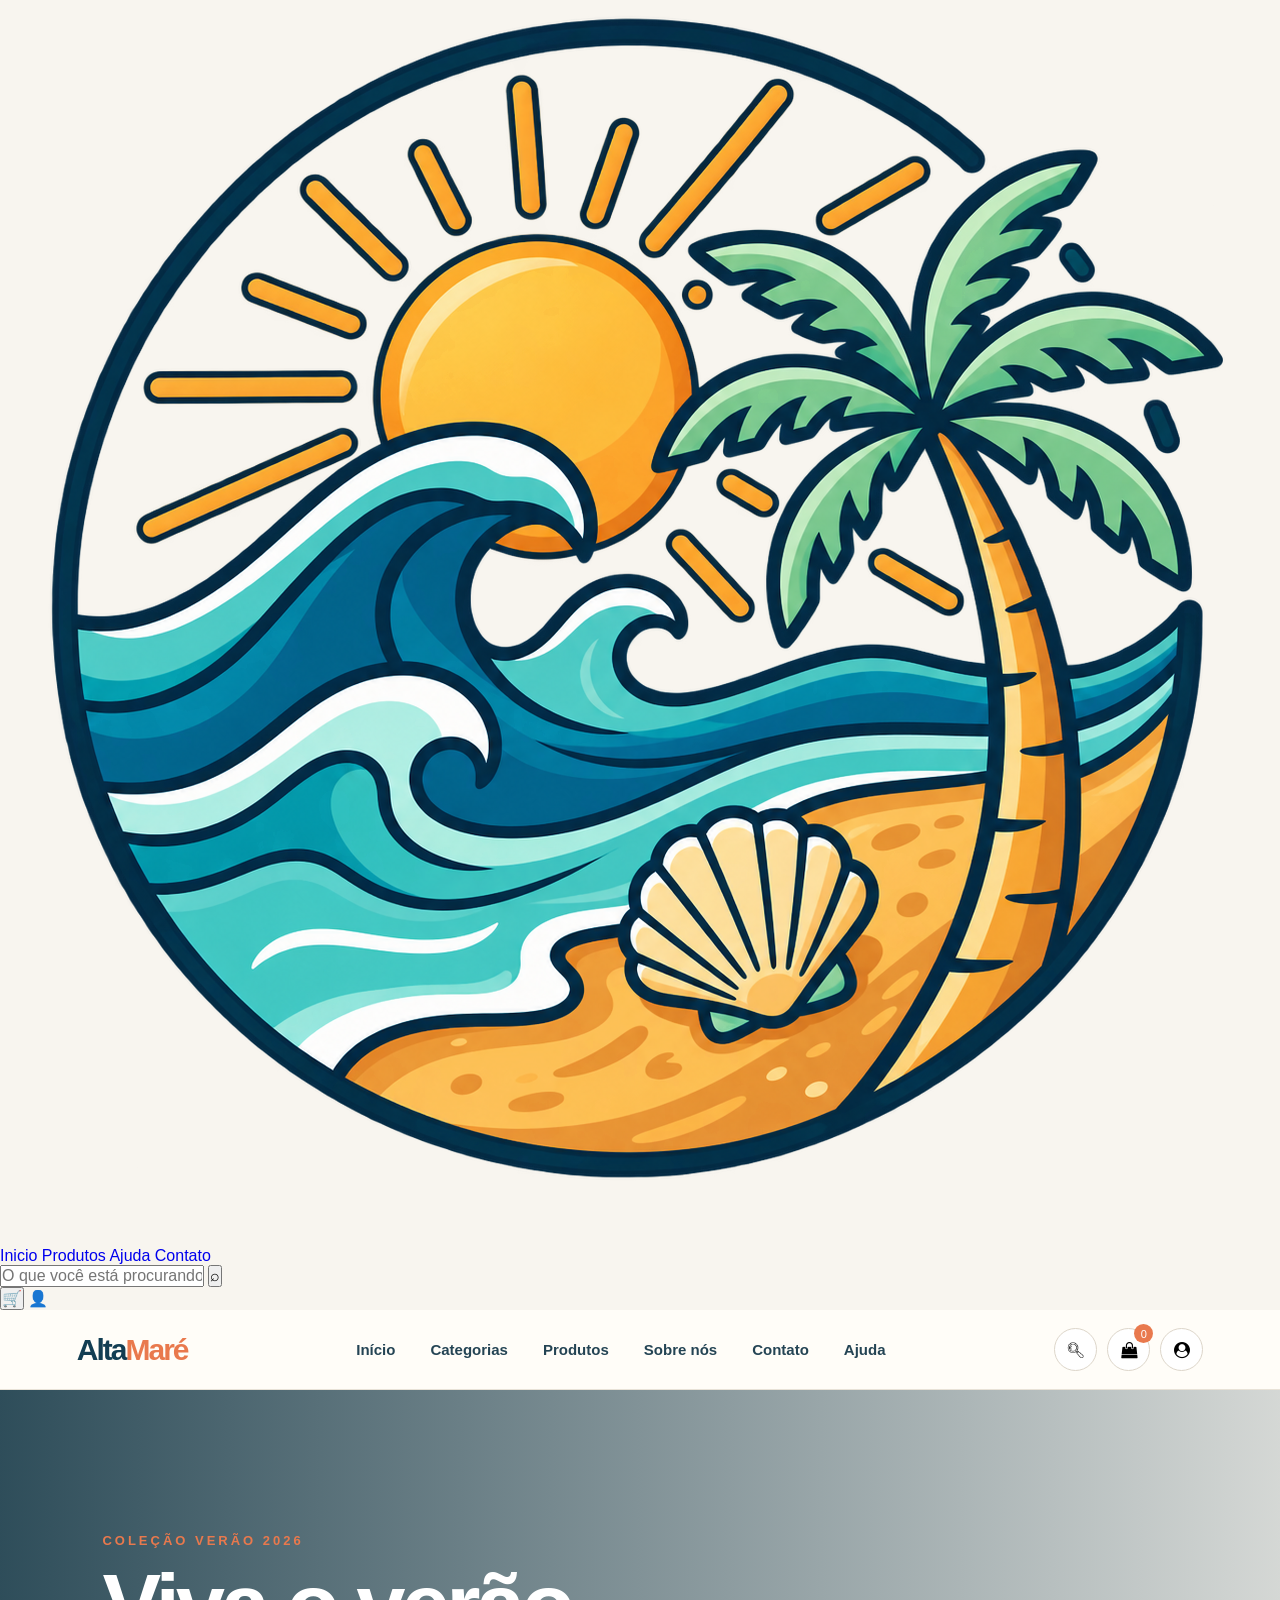
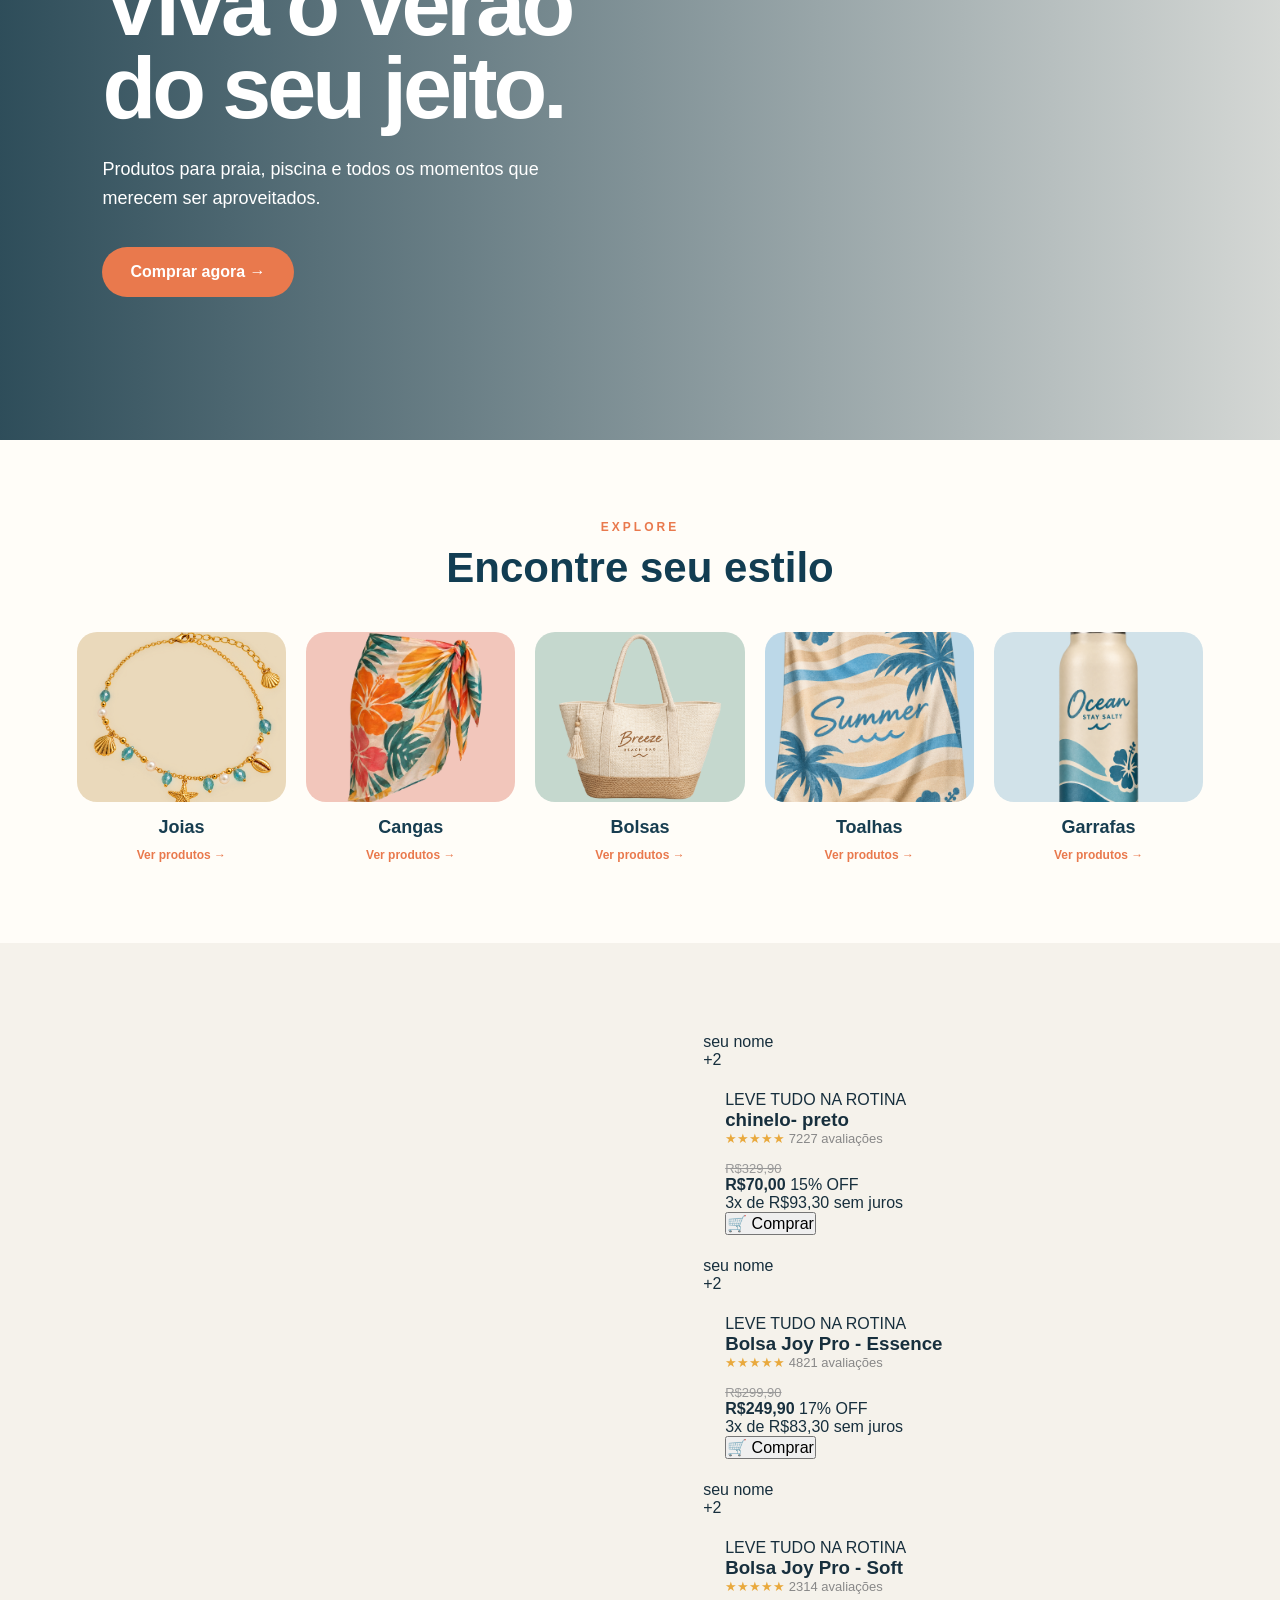
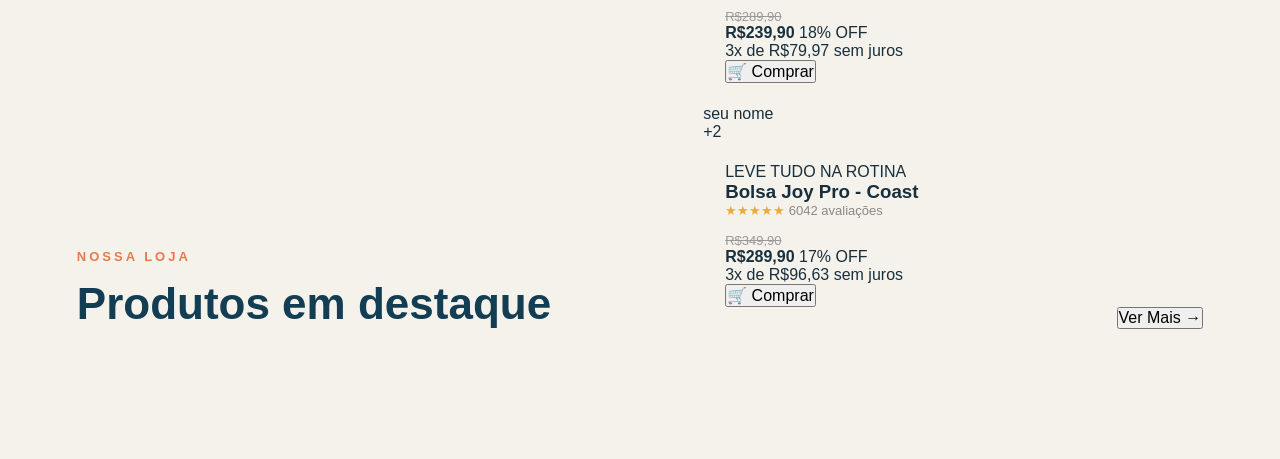
==== commit fc1e5d4c: "Merge branch 'joaoartur' into gabi-artur" ====
--- a/index.html
+++ b/index.html
@@ -1,4 +1,4 @@
-<!DOCTYPE html>
+<!doctype html>
 <html lang="pt-BR">
 <head>
     <meta charset="UTF-8">
@@ -35,48 +35,142 @@
                 <a href="perfil.html" class="icon-btn" aria-label="Perfil do usuário">👤</a>
             </div>
         </div>
+  <head>
+    <meta charset="UTF-8" />
+    <meta name="viewport" content="width=device-width, initial-scale=1.0" />
+    <title>AltaMaré | Produtos de Praia</title>
+    <link rel="stylesheet" href="./assets/estilo.css" />
+    <link
+      rel="stylesheet"
+      href="./assets/font-awesome-4.7.0/css/font-awesome.min.css"
+    />
+  </head>
+  <body>
+    <!-- ================= HEADER ================= -->
+    <header class="header">
+      <div class="logo">Alta<span>Maré</span></div>
+      <nav class="menu">
+        <a href="#inicio">Início</a>
+        <a href="#categorias">Categorias</a>
+        <a href="#produtos">Produtos</a>
+        <a href="#sobre">Sobre nós</a>
+        <a href="#contato">Contato</a>
+        <a href="#ajuda">Ajuda</a>
+      </nav>
+      <div class="header-acoes">
+        <button onclick="abrirBusca()" class="icone" aria-label="Abrir busca">
+          <img src="./assets/imagens/lupa.png" alt="" class="icone-imagem" />
+        </button>
+        <button
+          onclick="abrirCarrinho()"
+          class="icone carrinho"
+          aria-label="Abrir carrinho"
+        >
+          <i class="fa fa-shopping-bag" aria-hidden="true"></i>
+          <span id="contador">0</span>
+        </button>
+        <button type="button" class="icone" aria-label="Perfil">
+          <i class="fa fa-user-circle" aria-hidden="true"></i>
+        </button>
+      </div>
     </header>
-    <!-- BANNER -->
-    <section class="hero" id="inicio">
-        <div class="hero-text">
-            <p>COLEÇÃO VERÃO 2026</p>
-            <h1>Seu verão começa aqui </h1>
-            <span>
-                Produtos perfeitos para praia, piscina e momentos incríveis.
-            </span>
-            <a href="#produtos" class="hero-button">
-                Comprar agora
-            </a>
-        </div>
+    <!-- ================= BUSCA ================= -->
+    <div id="barraBusca" class="barra-busca">
+      <input
+        type="text"
+        id="campoBusca"
+        placeholder="O que você está procurando?"
+        onkeyup="buscarProdutos()"
+      />
+      <button onclick="fecharBusca()" aria-label="Fechar busca">
+        <img src="./assets/imagens/lupa.png" alt="" class="icone-imagem" />
+      </button>
+    </div>
+    <!-- ================= HERO ================= -->
+    <section id="inicio" class="hero">
+      <div class="hero-conteudo">
+        <p class="pequeno-titulo">COLEÇÃO VERÃO 2026</p>
+        <h1>
+          Viva o verão<br />
+          do seu jeito.
+        </h1>
+        <p>
+          Produtos para praia, piscina e todos os momentos que merecem ser
+          aproveitados.
+        </p>
+        <a href="#produtos" class="botao-principal"> Comprar agora → </a>
+      </div>
     </section>
-    <section class="categorias" aria-label="Categorias de produtos">
-        <div class="categoria-item">
-            <div class="categoria-icone acessorios">◌</div>
-            <span>joias</span>
-        </div>
-        <div class="categoria-item">
-            <div class="categoria-icone cangas">◌</div>
-            <span>Cangas</span>
-        </div>
-        <div class="categoria-item">
-            <div class="categoria-icone bolsas">◌</div>
-            <span>Bolsas</span>
-        </div>
-        <div class="categoria-item">
-            <div class="categoria-icone toalhas">◌</div>
-            <span>Toalhas</span>
-        </div>
-        <div class="categoria-item">
-            <div class="categoria-icone garrafas">◌</div>
-            <span>Garrafas</span>
-        </div>
+    <!-- ================= CATEGORIAS ================= -->
+    <section id="categorias" class="categorias">
+      <div class="titulo-secao">
+        <p>EXPLORE</p>
+        <h2>Encontre seu estilo</h2>
+      </div>
+      <div class="categorias-grid">
+        <button class="categoria" onclick="filtrarCategoria('joias')">
+          <div class="categoria-imagem joias">
+            <img
+              src="./assets/imagens/joia sem fundo.png"
+              alt="Joias"
+              class="imagem-categoria"
+            />
+          </div>
+          <h3>Joias</h3>
+          <span>Ver produtos →</span>
+        </button>
+        <button class="categoria" onclick="filtrarCategoria('cangas')">
+          <div class="categoria-imagem cangas">
+            <img
+              src="./assets/imagens/canga sem fundo.png"
+              alt="Cangas"
+              class="imagem-categoria"
+            />
+          </div>
+          <h3>Cangas</h3>
+          <span>Ver produtos →</span>
+        </button>
+        <button class="categoria" onclick="filtrarCategoria('bolsas')">
+          <div class="categoria-imagem bolsas">
+            <img
+              src="./assets/imagens/bolsapraia.png"
+              alt="Bolsas"
+              class="imagem-categoria"
+            />
+          </div>
+          <h3>Bolsas</h3>
+          <span>Ver produtos →</span>
+        </button>
+        <button class="categoria" onclick="filtrarCategoria('toalhas')">
+          <div class="categoria-imagem toalhas">
+            <img
+              src="./assets/imagens/toalha summer.png"
+              alt="Toalhas"
+              class="imagem-categoria"
+            />
+          </div>
+          <h3>Toalhas</h3>
+          <span>Ver produtos →</span>
+        </button>
+        <button class="categoria" onclick="filtrarCategoria('garrafas')">
+          <div class="categoria-imagem garrafas">
+            <img
+              src="./assets/imagens/garrafa.png"
+              alt="Garrafas"
+              class="imagem-categoria"
+            />
+          </div>
+          <h3>Garrafas</h3>
+          <span>Ver produtos →</span>
+        </button>
+      </div>
     </section>
-    <!-- PRODUTOS -->
-    <main id="produtos" class="ofertas-section">
-        <h2>Melhores Ofertas!</h2>
-        <div class="filtros-ofertas">
-            <button class="filtro ativo">Promoção</button>
-            <button class="filtro">Favoritos</button>
+    <!-- ================= PRODUTOS ================= -->
+    <main id="produtos" class="produtos">
+      <div class="produtos-topo">
+        <div>
+          <p class="pequeno-titulo">NOSSA LOJA</p>
+          <h2>Produtos em destaque</h2>
         </div>
         <div class="carrossel-ofertas">
             <article class="card-oferta product-card">
@@ -199,21 +293,208 @@
                 <h2>Quem comprou conta.</h2>
                 <p>Viva seu estilo. Leve sua essência. Na BioMar, cada produto é feito para combinar com o seu jeito de ser. Porque tendência passa, mas ter identidade nunca sai de moda.</p>
                 <a class="mais-link" href="#produtos">Voltar para os produtos</a>
+        <button onclick="mostrarTodos()" class="botao-todos">
+          Ver todos →
+        </button>
+      </div>
+      <div id="listaProdutos" class="produtos-grid">
+        <!-- PRODUTO 1 -->
+        <article
+          class="produto"
+          data-categoria="bolsas"
+          data-nome="Bolsa Praia Breeze"
+        >
+          <div class="produto-imagem imagem-bolsa">
+            <span class="etiqueta"> -20% </span>
+           
+
+            <div class="produto-desenho" style="
+            background-image: url('./assets/imagens/bolsapraia.png');
+            background-size: cover;
+            background-position: center;
+            ">
+              
+            </div>
+          
+<!-- 
+               <div class="produto-desenho">
+              <img
+                src="./assets/imagens/bolsa praia.png" 
+                alt="Bolsa Praia Breeze"
+                class="imagem-produto"
+              />
+            </div>
+           -->
+          </div>
+          <div class="produto-info">
+            <span class="categoria-produto"> BOLSAS </span>
+            <h3>Bolsa Praia Breeze</h3>
+            <div class="avaliacao">
+              ★★★★★
+              <span>(128)</span>
+            </div>
+            <div class="precos">
+              <span class="preco-antigo"> R$ 249,90 </span>
+              <strong> R$ 199,90 </strong>
+            </div>
+            <button
+              class="botao-comprar"
+              onclick="adicionarCarrinho('Bolsa Praia Breeze', 199.9)"
+            >
+              Adicionar ao carrinho
+            </button>
+          </div>
+        </article>
+        <!-- PRODUTO 2 -->
+        <article
+          class="produto"
+          data-categoria="cangas"
+          data-nome="Canga Sunset"
+        >
+          <div class="produto-imagem imagem-canga">
+            <span class="etiqueta"> NOVO </span>
+            <div class="produto-desenho" style="
+            background-image: url('./assets/imagens/canga sem fundo.png');
+            background-size: cover;
+            background-position: center;
+            ">
+            </div>
+          </div>
+          <div class="produto-info">
+            <span class="categoria-produto"> CANGAS </span>
+            <h3>Canga Sunset</h3>
+            <div class="avaliacao">
+              ★★★★★
+              <span>(94)</span>
+            </div>
+            <div class="precos">
+              <strong> R$ 89,90 </strong>
+            </div>
+            <button
+              class="botao-comprar"
+              onclick="adicionarCarrinho('Canga Sunset', 89.9)"
+            >
+              Adicionar ao carrinho
+            </button>
+          </div>
+        </article>
+        <!-- PRODUTO 3 -->
+        <article class="produto" data-categoria="joias" data-nome="Colar Ocean">
+          <div class="produto-imagem imagem-joia">
+            <span class="etiqueta"> NOVO </span>
+            <div class="produto-desenho" style="
+            background-image: url('./assets/imagens/joia sem fundo.png');
+            background-size: cover;
+            background-position: center;
+            ">
+            </div>
+          </div>
+          <div class="produto-info">
+            <span class="categoria-produto"> JOIAS </span>
+            <h3>Colar Ocean</h3>
+            <div class="avaliacao">
+              ★★★★★
+              <span>(76)</span>
+            </div>
+            <div class="precos">
+              <strong> R$ 119,90 </strong>
+            </div>
+            <button
+              class="botao-comprar"
+              onclick="adicionarCarrinho('Colar Ocean', 119.9)"
+            >
+              Adicionar ao carrinho
+            </button>
+          </div>
+        </article>
+        <!-- PRODUTO 4 -->
+        <article
+          class="produto"
+          data-categoria="toalhas"
+          data-nome="Toalha Summer"
+        >
+          <div class="produto-imagem imagem-toalha">
+            <span class="etiqueta"> -15% </span>
+            <div
+              class="produto-desenho"
+              style="
+                background-image: url('./assets/imagens/toalha summer.png');
+                background-size: cover;
+                background-position: center;
+              "
+            ></div>
+          </div>
+          <div class="produto-info">
+            <span class="categoria-produto"> TOALHAS </span>
+            <h3>Toalha Summer</h3>
+            <div class="avaliacao">
+              ★★★★★
+              <span>(211)</span>
+            </div>
+            <div class="precos">
+              <span class="preco-antigo"> R$ 139,90 </span>
+              <strong> R$ 119,90 </strong>
+            </div>
+            <button
+              class="botao-comprar"
+              onclick="adicionarCarrinho('Toalha Summer', 119.9)"
+            >
+              Adicionar ao carrinho
+            </button>
+          </div>
+        </article>
+        <!-- PRODUTO 5 -->
+        <article
+          class="produto"
+          data-categoria="garrafas"
+          data-nome="Garrafa Ocean"
+        >
+          <div class="produto-imagem imagem-garrafa"
+          style="
+              background-image: url('./assets/imagens/garrafa.png');
+              background-size: cover;
+              background-position: center;
+            "
+          >
+          <span class="etiqueta"> MAIS VENDIDO </span>  
+          </div>
+          <div class="produto-info">
+            <span class="categoria-produto"> GARRAFAS </span>
+            <h3>Garrafa Ocean</h3>
+            <div class="avaliacao">
+              ★★★★★
+              <span>(328)</span>
             </div>
             <div class="depoimentos" aria-label="Depoimentos de clientes">
                 <article class="depoimento"><div class="depoimento-cabecalho"><span class="avatar"></span><strong>Amanda Rajane<br><small>@amanda_senaisp</small></strong></div><p>Apaixonada pela bolsa de praia da @BioMar! É meu novo mimo mais estiloso agora.</p></article>
                 <article class="depoimento"><div class="depoimento-cabecalho"><span class="avatar"></span><strong>João Artur<br><small>@joaoartur_senaisp</small></strong></div><p>Como eu estou apaixonado pelas bolsas!</p></article>
                 <article class="depoimento"><div class="depoimento-cabecalho"><span class="avatar"></span><strong>Maria Paula<br><small>@maria_senaisp</small></strong></div><p>Apaixonada pelas minhas garrafas da @BioMar que chegaram hoje!</p></article>
                 <article class="depoimento"><div class="depoimento-cabecalho"><span class="avatar"></span><strong>Evelyn Fernanda<br><small>@evelyn_senaisp</small></strong></div><p>Simplesmente apaixonada. A escolha era exatamente o que eu desejava.</p></article>
-            </div>
-        </section>
-        <section class="diferencial" aria-labelledby="titulo-diferencial">
-            <h2 id="titulo-diferencial">Nosso Diferencial</h2>
-            <div class="diferencial-grid">
-                <div class="diferencial-item"><span class="diferencial-icone">☼</span>Produtos para<br>viver o verão.</div>
-                <div class="diferencial-item"><span class="diferencial-icone">♧</span>Qualidade para<br>acompanhar cada maré.</div>
-                <div class="diferencial-item"><span class="diferencial-icone">☆</span>Estilo, conforto e<br>praticidade.</div>
-                <div class="diferencial-item"><span class="diferencial-icone">☼</span>Tudo para deixar seus dias<br>de praia ainda melhores.</div>
+            <div class="precos">
+              <strong> R$ 79,90 </strong>
+            </div>
+            <button
+              class="botao-comprar"
+              onclick="adicionarCarrinho('Garrafa Ocean', 79.9)"
+            >
+              Adicionar ao carrinho
+            </button>
+          </div>
+        </article>
+        <!-- PRODUTO 6 -->
+        <article
+          class="produto"
+          data-categoria="bolsas"
+          data-nome="Bolsa Coast"
+        >
+          <div class="produto-imagem imagem-coast">
+            <span class="etiqueta"> -18% </span>
+
+            <div class="produto-desenho" style="
+            background-image: url('./assets/imagens/bolsamarrom.png');
+            background-size: cover;
+            background-position: center;
+            ">
             </div>
         </section>
         <section class="sobre-nos" aria-labelledby="titulo-sobre-nos">
@@ -226,6 +507,13 @@
                     <div><strong>02</strong><span>Praticidade para todos os dias</span></div>
                     <div><strong>03</strong><span>Momentos que ficam na memória</span></div>
                 </div>
+          </div>
+          <div class="produto-info">
+            <span class="categoria-produto"> BOLSAS </span>
+            <h3>Bolsa Coast</h3>
+            <div class="avaliacao">
+              ★★★★★
+              <span>(156)</span>
             </div>
             <div class="sobre-nos-destaque" aria-label="Mensagem da BioMar">
                 <span class="sobre-nos-sol">☼</span>
@@ -242,28 +530,130 @@
                 <div class="pagamentos" aria-label="Visa, Mastercard, Elo e Pix">VISA ◉ ELO ◈</div>
             </div>
         </footer>
+            <div class="precos">
+              <span class="preco-antigo"> R$ 299,90 </span>
+              <strong> R$ 244,90 </strong>
+            </div>
+            <button
+              class="botao-comprar"
+              onclick="adicionarCarrinho('Bolsa Coast', 244.9)"
+            >
+              Adicionar ao carrinho
+            </button>
+          </div>
+        </article>
+      </div>
+      <p id="semResultado" class="sem-resultado">Nenhum produto encontrado.</p>
+    </main>
+    <!-- ================= BANNER ================= -->
+    <section class="banner">
+      <div>
+        <p>SEU VERÃO, SUA HISTÓRIA</p>
+        <h2>
+          Leve o essencial.<br />
+          Viva o extraordinário.
+        </h2>
+        <a href="#produtos"> Explorar produtos → </a>
+      </div>
     </section>
+    <!-- ================ SOBRE ================= -->
+    <section id="sobre" class="sobre">
+      <div class="sobre-texto">
+        <p class="pequeno-titulo">SOBRE A ALTAMARÉ</p>
+        <h2>
+          Mais que produtos de praia.
+          <span>Um jeito leve de viver.</span>
+        </h2>
+        <p>
+          A AltaMaré nasceu para transformar os momentos de praia em
+          experiências ainda mais especiais. Criamos produtos bonitos,
+          funcionais e feitos para acompanhar você em todos os seus dias de
+          verão.
+        </p>
+      </div>
+      <div class="sobre-numeros">
+        <div>
+          <strong>01</strong>
+          <span> Estilo que combina com você </span>
+        </div>
+        <div>
+          <strong>02</strong>
+          <span> Qualidade para todos os dias </span>
+        </div>
+        <div>
+          <strong>03</strong>
+          <span> Momentos que ficam na memória </span>
+        </div>
+      </div>
+    </section>
+    <!-- ================= NEWSLETTER ================= -->
+    <section class="newsletter">
+      <div>
+        <p>FIQUE POR DENTRO</p>
+        <h2>Receba novidades da AltaMaré</h2>
+        <span>
+          Lançamentos, promoções e novidades diretamente no seu e-mail.
+        </span>
+      </div>
+      <form onsubmit="inscrever(event)">
+        <input
+          type="email"
+          id="email"
+          placeholder="Seu melhor e-mail"
+          required
+        />
+        <button type="submit">Cadastrar →</button>
+      </form>
+    </section>
+    <!-- ================ FOOTER ================= -->
+    <footer class="footer">
+      <div class="footer-logo">
+        Alta<span>Maré</span>
+        <p>Seu verão começa aqui.</p>
+      </div>
+      <div class="footer-coluna">
+        <h3>Loja</h3>
+        <a href="#produtos">Produtos</a>
+        <a href="#categorias">Categorias</a>
+        <a href="#sobre">Sobre nós</a>
+      </div>
+      <div class="footer-coluna">
+        <h3>Atendimento</h3>
+        <a id="contato" href="#">Contato</a>
+        <a id="ajuda" href="#">Ajuda</a>
+        <a href="#">Trocas e devoluções</a>
+      </div>
+      <div class="footer-coluna">
+        <h3>Redes sociais</h3>
+        <a href="#">Instagram</a>
+        <a href="#">TikTok</a>
+        <a href="#">Facebook</a>
+      </div>
+    </footer>
+    <div class="copyright">© 2026 AltaMaré — Todos os direitos reservados.</div>
+    <!-- ================= MODAL CARRINHO ================= -->
     <div id="modalCarrinho" class="modal">
-        <div class="modal-content">
-            <button class="fechar" onclick="fecharCarrinho()">×</button>
-            <h2>Seu Carrinho</h2>
-            <div id="listaCarrinho">
-                <p class="carrinho-vazio">
-                    Seu carrinho está vazio.
-                </p>
-            </div>
-            <div class="total">
-                Total:
-                <strong id="total">R$ 0,00</strong>
-            </div>
-            <button class="finalizar" onclick="finalizarCompra()">
-                Finalizar compra
-            </button>
-        </div>
+      <div class="modal-conteudo">
+        <button
+          class="fechar"
+          onclick="fecharCarrinho()"
+          aria-label="Fechar carrinho"
+        >
+          <img src="./assets/imagens/joia.png" alt="" class="icone-imagem" />
+        </button>
+        <h2>Seu carrinho</h2>
+        <div id="listaCarrinho">
+          <p class="carrinho-vazio">Seu carrinho está vazio.</p>
+        </div>
+        <div class="total">
+          <span> Total </span>
+          <strong id="total"> R$ 0,00 </strong>
+        </div>
+        <button class="finalizar" onclick="finalizarCompra()">
+          Finalizar compra
+        </button>
+      </div>
     </div>
-    <footer>
-        <p>© 2026 PraiaStore - Todos os direitos reservados.</p>
-    </footer>
-    <script src="assets/maquina.js"></script>
-</body>
-</html>+    <script src="./assets/maquina.js"></script>
+  </body>
+</html>
--- a/assets/estilo.css
+++ b/assets/estilo.css
@@ -1,3 +1,7 @@
+/* =====================================================
+   CONFIGURAÇÕES GERAIS
+===================================================== */
+
 * {
     margin: 0;
     padding: 0;
@@ -10,8 +14,8 @@
 
 body {
     font-family: Arial, Helvetica, sans-serif;
-    background: #F4F1E8;
-    color: #1f2937;
+    background: #f8f5ef;
+    color: #172f3d;
 }
 
 button,
@@ -19,1019 +23,926 @@
     font: inherit;
 }
 
-/* HEADER */
-
-.site-header {
-    width: 100%;
-    background: #f7f9ee;
-    border: px solid #0e7bb8;
-    border-top: none;
-    padding: 20px 44px 18px;
+button {
+    cursor: pointer;
+}
+
+a {
+    text-decoration: none;
+}
+
+
+/* =====================================================
+   HEADER
+===================================================== */
+
+.header {
+    height: 80px;
+    background: #fffdf8;
     display: flex;
     align-items: center;
     justify-content: space-between;
-    gap: 24px;
+    padding: 0 6%;
     position: sticky;
     top: 0;
     z-index: 1000;
-}
-
-.brand-row {
-    display: flex;
-    align-items: center;
-    gap: 40px;
+    border-bottom: 1px solid #e8e2d7;
+}
+
+.logo {
+    font-size: 30px;
+    font-weight: 900;
+    color: #123d52;
+    letter-spacing: -2px;
+}
+
+.logo span {
+    color: #e9794d;
+}
+
+.menu {
+    display: flex;
+    gap: 35px;
+}
+
+.menu a {
+    color: #244454;
+    font-size: 15px;
+    font-weight: bold;
+    transition: 0.3s;
+}
+
+.menu a:hover {
+    color: #e9794d;
+}
+
+.header-acoes {
+    display: flex;
+    gap: 10px;
+}
+
+.icone {
+    width: 43px;
+    height: 43px;
+    border-radius: 50%;
+    border: 1px solid #ddd6ca;
+    background: white;
+    position: relative;
+    transition: 0.3s;
+    display: flex;
+    align-items: center;
+    justify-content: center;
+}
+
+.icone-imagem {
+    width: 20px;
+    height: 20px;
+    object-fit: contain;
+    display: block;
+}
+
+.icone:hover {
+    background: #e9794d;
+    color: white;
+}
+
+.carrinho span {
+    position: absolute;
+    top: -5px;
+    right: -4px;
+    background: #e9794d;
+    color: white;
+    width: 19px;
+    height: 19px;
+    border-radius: 50%;
+    font-size: 11px;
+    display: flex;
+    align-items: center;
+    justify-content: center;
+}
+
+
+/* =====================================================
+   BARRA DE BUSCA
+===================================================== */
+
+.barra-busca {
+    display: none;
+    background: white;
+    padding: 15px 6%;
+    border-bottom: 1px solid #ddd;
+    gap: 10px;
+}
+
+.barra-busca.ativa {
+    display: flex;
+}
+
+.barra-busca input {
     flex: 1;
-}
-
-.logo-img {
-    width: 90px;
-    height: auto;
+    padding: 14px;
+    border: 1px solid #ddd;
+    border-radius: 8px;
+    outline: none;
+}
+
+.barra-busca button {
+    border: none;
+    background: #123d52;
+    color: white;
+    width: 50px;
+    border-radius: 8px;
+}
+
+
+/* =====================================================
+   HERO
+===================================================== */
+
+.hero {
+    min-height: 650px;
+
+    background:
+        linear-gradient(
+            90deg,
+            rgba(11, 48, 64, 0.85),
+            rgba(11, 48, 64, 0.15)
+        ),
+        url("https://images.unsplash.com/photo-1507525428034-b723cf961d3e?auto=format&fit=crop&w=1800&q=85");
+
+    background-size: cover;
+    background-position: center;
+
+    display: flex;
+    align-items: center;
+
+    padding: 80px 8%;
+}
+
+.hero-conteudo {
+    max-width: 600px;
+    color: white;
+}
+
+.pequeno-titulo {
+    color: #e9794d;
+    font-size: 13px;
+    font-weight: bold;
+    letter-spacing: 3px;
+    margin-bottom: 15px;
+}
+
+.hero h1 {
+    font-size: clamp(50px, 7vw, 88px);
+    line-height: 0.95;
+    margin-bottom: 25px;
+    letter-spacing: -4px;
+}
+
+.hero-conteudo > p:not(.pequeno-titulo) {
+    font-size: 18px;
+    line-height: 1.6;
+    max-width: 500px;
+    margin-bottom: 35px;
+}
+
+.botao-principal {
+    display: inline-block;
+    background: #e9794d;
+    color: white;
+    padding: 16px 28px;
+    border-radius: 30px;
+    font-weight: bold;
+    transition: 0.3s;
+}
+
+.botao-principal:hover {
+    background: #d96338;
+    transform: translateY(-3px);
+}
+
+
+/* =====================================================
+   CATEGORIAS
+===================================================== */
+
+.categorias {
+    padding: 80px 6%;
+    background: #fffdf8;
+}
+
+.titulo-secao {
+    text-align: center;
+    margin-bottom: 40px;
+}
+
+.titulo-secao p {
+    color: #e9794d;
+    font-size: 12px;
+    font-weight: bold;
+    letter-spacing: 3px;
+    margin-bottom: 10px;
+}
+
+.titulo-secao h2 {
+    font-size: 42px;
+    color: #123d52;
+}
+
+.categorias-grid {
+    display: grid;
+    grid-template-columns: repeat(5, 1fr);
+    gap: 20px;
+    max-width: 1200px;
+    margin: auto;
+}
+
+.categoria {
+    border: none;
+    background: transparent;
+    color: #173d50;
+}
+
+.categoria-imagem {
+    height: 170px;
+    border-radius: 20px;
+    display: flex;
+    align-items: center;
+    justify-content: center;
+    margin-bottom: 15px;
+    transition: 0.3s;
+    overflow: hidden;
+}
+
+.imagem-categoria {
+    width: 100%;
+    height: 100%;
+    object-fit: cover;
     display: block;
-    object-fit: contain;
-    filter: drop-shadow(0 2px 4px rgba(0,0,0,0.08));
-}
-
-nav {
-    display: flex;
-    align-items: center;
-    gap: 46px;
-    font-size: 1.1rem;
-    flex-wrap: wrap;
-}
-
-nav a {
-    text-decoration: none;
-    color: #1f2937;
-    font-weight: 500;
-    transition: 0.2s ease;
-}
-
-nav a:hover {
-    color: #0e7bb8;
-}
-
-.header-tools {
-    display: flex;
-    align-items: center;
-    gap: 18px;
-}
-
-.search-box {
-    width: min(520px, 100%);
-    min-width: 280px;
-    height: 64px;
-    background: #e5e5e5;
-    border-radius: 18px;
-    display: flex;
-    align-items: center;
+}
+
+.categoria:hover .categoria-imagem {
+    transform: translateY(-8px);
+}
+
+.joias {
+    background: #ead9bb;
+}
+
+.cangas {
+    background: #f2c6bb;
+}
+
+.bolsas {
+    background: #c5d8ce;
+}
+
+.toalhas {
+    background: #bcd8e8;
+}
+
+.garrafas {
+    background: #d1e2e9;
+}
+
+.categoria h3 {
+    font-size: 18px;
+    margin-bottom: 7px;
+}
+
+.categoria span {
+    font-size: 12px;
+    color: #e9794d;
+    font-weight: bold;
+}
+
+
+/* =====================================================
+   PRODUTOS
+===================================================== */
+
+.produtos {
+    padding: 90px 6%;
+    background: #f5f2eb;
+}
+
+.produtos-topo {
+    max-width: 1200px;
+    margin: auto;
+    display: flex;
     justify-content: space-between;
-    padding: 0 14px 0 18px;
-    color: #4b5563;
-    font-size: 1.05rem;
-    border: none;
-    box-shadow: none;
-}
-
-.search-box input {
-    flex: 1;
+    align-items: end;
+    margin-bottom: 40px;
+}
+
+.produtos-topo h2 {
+    font-size: 44px;
+    color: #123d52;
+}
+
+.botao-todos {
     background: transparent;
     border: none;
-    outline: none;
-    color: #1f2937;
-    font-size: 1.05rem;
-    padding: 0;
-}
-
-.search-box input::placeholder {
-    color: #4b5563;
-}
-
-.search-box button,
-.icon-btn {
-    border: 2px solid #d1d5db;
-    background: transparent;
-    border-radius: 50%;
-    width: 42px;
-    height: 42px;
-    display: inline-flex;
+    color: #e9794d;
+    font-weight: bold;
+}
+
+.produtos-grid {
+    max-width: 1200px;
+    margin: auto;
+
+    display: grid;
+    grid-template-columns: repeat(3, 1fr);
+    gap: 25px;
+}
+
+
+/* =====================================================
+   CARD PRODUTO
+===================================================== */
+
+.produto {
+    background: white;
+    border-radius: 18px;
+    overflow: hidden;
+    transition: 0.3s;
+    border: 1px solid #eee8dd;
+}
+
+.produto:hover {
+    transform: translateY(-7px);
+    box-shadow: 0 15px 35px rgba(20, 50, 60, 0.12);
+}
+
+.produto-imagem {
+    height: 310px;
+    position: relative;
+
+    display: flex;
     align-items: center;
     justify-content: center;
-    font-size: 1.6rem;
-    cursor: pointer;
-    color: #1f2937;
-}
-
-.icon-actions {
-    display: flex;
-    align-items: center;
-    gap: 12px;
-}
-
-.icon-btn {
-    width: 46px;
-    height: 46px;
-    border-color: #b8c5d1;
-    font-size: 1.45rem;
-    text-decoration: none;
-}
-
-/* HERO */
-
-.hero {
-    min-height: 460px;
+}
+
+.imagem-bolsa {
+    background: #d8c3ad;
+}
+
+.imagem-canga {
+    background: #edc4bd;
+}
+
+.imagem-joia {
+    background: #e9d9bd;
+}
+
+.imagem-toalha {
+    background: #bfd5e4;
+}
+
+.imagem-garrafa {
+    background: #c7dfe5;
+}
+
+.imagem-coast {
+    background: #d0c6b8;
+}
+
+.produto-desenho {
+    width: 100%;
+    height: 100%;
+    display: flex;
+    align-items: center;
+    justify-content: center;
+}
+
+.imagem-produto {
+    width: 85%;
+    height: 85%;
+    object-fit: contain;
+    display: block;
+    filter: drop-shadow(0 15px 10px rgba(0,0,0,0.15));
+}
+
+.etiqueta {
+    position: absolute;
+    top: 15px;
+    left: 15px;
+    background: #e9794d;
+    color: white;
+    padding: 7px 10px;
+    border-radius: 20px;
+    font-size: 10px;
+    font-weight: bold;
+}
+
+.produto-info {
+    padding: 22px;
+}
+
+.categoria-produto {
+    color: #e9794d;
+    font-size: 10px;
+    font-weight: bold;
+    letter-spacing: 2px;
+}
+
+.produto h3 {
+    color: #173d50;
+    margin: 8px 0;
+    font-size: 19px;
+}
+
+.avaliacao {
+    color: #e9a93d;
+    font-size: 13px;
+    margin-bottom: 15px;
+}
+
+.avaliacao span {
+    color: #888;
+}
+
+.precos {
+    display: flex;
+    flex-direction: column;
+    gap: 4px;
+    margin-bottom: 18px;
+}
+
+.preco-antigo {
+    text-decoration: line-through;
+    color: #999;
+    font-size: 13px;
+}
+
+.precos strong {
+    font-size: 25px;
+    color: #173d50;
+}
+
+.botao-comprar {
+    width: 100%;
+    padding: 13px;
+    border: none;
+    border-radius: 8px;
+    background: #173d50;
+    color: white;
+    font-weight: bold;
+    transition: 0.3s;
+}
+
+.botao-comprar:hover {
+    background: #e9794d;
+}
+
+.sem-resultado {
+    display: none;
+    text-align: center;
+    margin-top: 40px;
+    font-size: 20px;
+}
+
+
+/* =====================================================
+   BANNER
+===================================================== */
+
+.banner {
+    min-height: 400px;
     background:
-        linear-gradient(rgba(0,0,0,0.08), rgba(0,0,0,0.08)),
-        url("https://images.unsplash.com/photo-1507525428034-b723cf961d3e?auto=format&fit=crop&w=1600&q=80");
+        linear-gradient(
+            90deg,
+            rgba(10, 50, 65, 0.95),
+            rgba(10, 50, 65, 0.55)
+        ),
+        url("https://images.unsplash.com/photo-1510414842594-a61c69b5ae57?auto=format&fit=crop&w=1800&q=85");
+
     background-size: cover;
     background-position: center;
-    display: flex;
+
+    display: flex;
+    align-items: center;
+
+    padding: 60px 8%;
+    color: white;
+}
+
+.banner h2 {
+    font-size: 50px;
+    line-height: 1;
+    margin: 15px 0 25px;
+}
+
+.banner a {
+    color: white;
+    font-weight: bold;
+    border-bottom: 2px solid #e9794d;
+    padding-bottom: 5px;
+}
+
+
+/* =====================================================
+   SOBRE
+===================================================== */
+
+.sobre {
+    padding: 100px 8%;
+    background: #fffdf8;
+
+    display: grid;
+    grid-template-columns: 1.5fr 1fr;
+    gap: 80px;
+    align-items: center;
+}
+
+.sobre h2 {
+    font-size: clamp(35px, 5vw, 60px);
+    line-height: 1;
+    color: #123d52;
+    margin-bottom: 25px;
+}
+
+.sobre h2 span {
+    color: #e9794d;
+}
+
+.sobre-texto > p:last-child {
+    max-width: 650px;
+    color: #61727a;
+    line-height: 1.8;
+}
+
+.sobre-numeros {
+    display: flex;
+    flex-direction: column;
+    gap: 25px;
+}
+
+.sobre-numeros div {
+    display: flex;
+    gap: 20px;
+    align-items: center;
+    padding-bottom: 20px;
+    border-bottom: 1px solid #ddd6ca;
+}
+
+.sobre-numeros strong {
+    color: #e9794d;
+    font-size: 30px;
+}
+
+.sobre-numeros span {
+    font-weight: bold;
+}
+
+
+/* =====================================================
+   NEWSLETTER
+===================================================== */
+
+.newsletter {
+    background: #173d50;
+    color: white;
+    padding: 70px 8%;
+
+    display: flex;
+    justify-content: space-between;
+    align-items: center;
+    gap: 40px;
+}
+
+.newsletter p {
+    color: #e9794d;
+    font-size: 11px;
+    letter-spacing: 3px;
+    font-weight: bold;
+}
+
+.newsletter h2 {
+    font-size: 35px;
+    margin: 10px 0;
+}
+
+.newsletter span {
+    color: #c4d0d4;
+}
+
+.newsletter form {
+    display: flex;
+    min-width: 400px;
+}
+
+.newsletter input {
+    flex: 1;
+    padding: 15px;
+    border: none;
+    outline: none;
+}
+
+.newsletter button {
+    border: none;
+    background: #e9794d;
+    color: white;
+    padding: 0 22px;
+    font-weight: bold;
+}
+
+
+/* =====================================================
+   FOOTER
+===================================================== */
+
+.footer {
+    background: #102d3c;
+    color: white;
+    padding: 60px 8%;
+
+    display: grid;
+    grid-template-columns: 2fr 1fr 1fr 1fr;
+    gap: 40px;
+}
+
+.footer-logo {
+    font-size: 28px;
+    font-weight: bold;
+}
+
+.footer-logo span {
+    color: #e9794d;
+}
+
+.footer-logo p {
+    font-size: 13px;
+    color: #aabcc3;
+    margin-top: 10px;
+}
+
+.footer-coluna {
+    display: flex;
+    flex-direction: column;
+    gap: 12px;
+}
+
+.footer-coluna h3 {
+    margin-bottom: 5px;
+}
+
+.footer-coluna a {
+    color: #aabcc3;
+    font-size: 14px;
+}
+
+.footer-coluna a:hover {
+    color: white;
+}
+
+.copyright {
+    background: #0b2430;
+    color: #78909a;
+    text-align: center;
+    padding: 18px;
+    font-size: 12px;
+}
+
+
+/* =====================================================
+   MODAL CARRINHO
+===================================================== */
+
+.modal {
+    display: none;
+
+    position: fixed;
+    inset: 0;
+
+    background: rgba(0, 0, 0, 0.55);
+
+    z-index: 2000;
+
     align-items: center;
     justify-content: center;
-    text-align: center;
-    color: white;
-}
-
-.hero-text {
-    max-width: 700px;
+}
+
+.modal.aberto {
+    display: flex;
+}
+
+.modal-conteudo {
+    background: white;
+    width: 90%;
+    max-width: 500px;
+
+    max-height: 80vh;
+    overflow-y: auto;
+
+    border-radius: 20px;
     padding: 30px;
-}
-
-.hero-text p {
-    font-size: 14px;
-    letter-spacing: 3px;
-    margin-bottom: 15px;
-}
-
-.hero-text h1 {
-    font-size: 55px;
-    margin-bottom: 20px;
-}
-
-.hero-text span {
-    display: block;
-    font-size: 18px;
-    margin-bottom: 30px;
-}
-
-.hero-button {
-    display: inline-block;
-    padding: 15px 30px;
-    background: #ff6b00;
-    color: white;
-    text-decoration: none;
-    border-radius: 30px;
-    font-weight: bold;
-    transition: 0.3s;
-}
-
-.hero-button:hover {
-    background: #e85f00;
-    transform: scale(1.05);
-}
-
-/* CATEGORIAS */
-
-.categorias {
-    background: #8ab7d8;
-    display: flex;
-    justify-content: center;
-    align-items: center;
-    gap: 28px;
-    padding: 28px 24px 18px;
-    flex-wrap: wrap;
-}
-
-.categoria-item {
-    display: flex;
-    flex-direction: column;
-    align-items: center;
-    gap: 12px;
-    min-width: 110px;
-    color: #155c8d;
-    font-weight: 700;
-}
-
-.categoria-icone {
-    width: 120px;
-    height: 120px;
-    border-radius: 50%;
-    background: #f0f5f8;
-    display: flex;
-    align-items: center;
-    justify-content: center;
-    font-size: 3rem;
-    box-shadow: 0 4px 12px rgba(0,0,0,0.08);
-    border: 4px solid rgba(255,255,255,0.75);
-    color: #1c4d73;
+
     position: relative;
-    overflow: hidden;
-}
-
-.categoria-icone::before {
-    content: "";
+}
+
+.fechar {
     position: absolute;
-    inset: 0;
-    background: radial-gradient(circle at 30% 30%, rgba(255,255,255,0.9), rgba(255,255,255,0.1) 35%, transparent 60%);
-}
-
-.categoria-icone.acessorios { background: linear-gradient(135deg, #f2e8d8, #d8c39b); }
-.categoria-icone.cangas { background: linear-gradient(135deg, #f5d7d7, #e8a8a3); }
-.categoria-icone.bolsas { background: linear-gradient(135deg, #d7ebe8, #b7d2c9); }
-.categoria-icone.toalhas { background: linear-gradient(135deg, #dfe8f7, #9bb9da); }
-.categoria-icone.garrafas { background: linear-gradient(135deg, #d9ebf9, #a5c8de); }
-
-/* PRODUTOS */
-
-.ofertas-section {
-    background: #efefe9;
-    padding: 40px 90px 55px;
-    border-top: 3px solid #0e7bb8;
-    border-bottom: 3px solid #0e7bb8;
-}
-
-.ofertas-section h2 {
-    text-align: center;
-    font-size: clamp(2.2rem, 3vw, 4rem);
-    font-weight: 800;
-    margin-bottom: 28px;
-    color: #121212;
-}
-
-.filtros-ofertas {
-    display: flex;
-    justify-content: center;
-    gap: 22px;
-    margin-bottom: 30px;
-    flex-wrap: wrap;
-}
-
-.filtro {
-    min-width: 180px;
-    padding: 16px 28px;
-    border: 1px solid rgba(17, 17, 17, 0.18);
-    border-radius: 14px;
-    background: rgba(255, 255, 255, 0.75);
-    box-shadow: 0 2px 0 rgba(0,0,0,0.04);
-    color: #1c1c1c;
-    font-size: 1.1rem;
-    font-weight: 700;
-    cursor: pointer;
-}
-
-.filtro.ativo {
-    background: #f5f5f3;
-}
-
-.carrossel-ofertas {
-    display: grid;
-    grid-template-columns: repeat(4, minmax(210px, 1fr));
-    gap: 34px;
-    align-items: stretch;
-}
-
-.card-oferta {
-    background: #f8f8f8;
-    border-radius: 18px;
-    overflow: hidden;
-    border: 1px solid rgba(17, 17, 17, 0.08);
-    box-shadow: 0 6px 18px rgba(0,0,0,0.05);
-    padding: 12px 12px 18px;
-    transform: scale(0.96);
-}
-
-.bag-wrap {
-    position: relative;
-    padding: 16px 10px 0;
-}
-
-.bag {
-    position: relative;
-    width: 100%;
-    height: 200px;
-    margin: 0 auto;
-    border-radius: 26px 26px 18px 18px;
-    background: linear-gradient(180deg, #1a1a1a 0%, #050505 100%);
-    box-shadow: inset 0 0 0 2px rgba(255,255,255,0.06);
-    display: flex;
-    align-items: end;
-    justify-content: center;
-    padding-bottom: 18px;
-}
-
-.bag::before,
-.bag::after {
-    content: "";
-    position: absolute;
-    top: -32px;
-    width: 74px;
-    height: 68px;
-    border: 7px solid #111;
-    border-bottom: none;
-    border-radius: 26px 26px 0 0;
-    background: transparent;
-}
-
-.bag::before {
-    left: 35px;
-    transform: rotate(6deg);
-}
-
-.bag::after {
-    right: 35px;
-    transform: rotate(-6deg);
-}
-
-.bag-name {
-    position: relative;
-    z-index: 1;
-    font-size: 1.45rem;
-    font-family: "Segoe Print", cursive;
-    color: rgba(255,255,255,0.8);
-    font-style: italic;
-    letter-spacing: 0.02em;
-    transform: rotate(-5deg);
-}
-
-.bag-dark .bag { background: linear-gradient(180deg, #181818 0%, #070707 100%); }
-.bag-taupe .bag { background: linear-gradient(180deg, #d0b49d 0%, #947a63 100%); }
-.bag-ivory .bag { background: linear-gradient(180deg, #efe8df 0%, #d9d1c4 100%); }
-.bag-sand .bag { background: linear-gradient(180deg, #d8d6d0 0%, #b4a997 100%); }
-
-.bag-taupe .bag-name,
-.bag-ivory .bag-name,
-.bag-sand .bag-name {
-    color: rgba(30,30,30,0.75);
-}
-
-.cores {
-    display: flex;
-    align-items: center;
-    gap: 18px;
-    justify-content: center;
-    margin: 18px 0 12px;
-}
-
-.cor {
-    width: 22px;
-    height: 22px;
-    border-radius: 50%;
-    display: inline-block;
-    border: 2px solid rgba(0,0,0,0.12);
-    cursor: pointer;
-    transition: transform 0.15s ease, border-color 0.15s ease, box-shadow 0.15s ease;
-}
-
-.cor:hover {
-    transform: scale(1.08);
-}
-
-.cor.is-active {
-    border-color: #ffffff;
-    box-shadow: 0 0 0 2px #1a1a1a;
-}
-
-.cor-1 { background: #0d0d0d; }
-.cor-2 { background: #f3f0ee; }
-.cor-3 { background: #d2c9c1; }
-.cor-4 { background: #a66f48; }
-
-.mais {
-    font-size: 1.6rem;
-    font-weight: 700;
-    color: #1d1d1d;
-    margin-left: 4px;
-}
-
-.produto-info {
-    padding: 0 6px;
-}
-
-.tag-rotina {
-    display: inline-block;
-    background: #dfeaf7;
-    color: #1d5ba5;
-    border-radius: 18px;
-    padding: 8px 12px;
-    font-size: 0.72rem;
-    font-weight: 800;
-    letter-spacing: 0.05em;
-    margin-bottom: 10px;
-}
-
-.produto-info h3 {
-    font-size: 1.05rem;
-    line-height: 1.3;
-    margin: 0 0 10px;
-    color: #1b1b1b;
-    font-weight: 800;
-}
-
-.avaliacao {
-    color: #f4b400;
-    font-size: 0.95rem;
-    margin-bottom: 12px;
-}
-
-.avaliacao span {
-    color: #626262;
-    font-weight: 600;
-}
-
-.preco-antigo {
-    text-decoration: line-through;
-    color: #7a7a7a;
-    font-size: 1.05rem;
-    margin-bottom: 4px;
-}
-
-.preco-final {
-    display: flex;
-    align-items: center;
-    gap: 10px;
-    margin-bottom: 8px;
-}
-
-.preco-final strong {
-    font-size: 2rem;
-    color: #1b1b1b;
-    line-height: 1;
-}
-
-.preco-final span {
-    background: #49b96d;
-    color: white;
-    border-radius: 8px;
-    font-weight: 800;
-    font-size: 0.72rem;
-    padding: 5px 8px;
-}
-
-.parcelas {
-    color: #415764;
-    font-size: 0.9rem;
-    font-weight: 600;
-    margin-bottom: 16px;
-}
-
-.comprar-btn {
-    width: 100%;
-    border: none;
-    border-radius: 12px;
-    background: #0f5f9d;
-    color: white;
-    font-size: 1.2rem;
-    font-weight: 700;
-    padding: 14px 18px;
-    cursor: pointer;
-    transition: 0.2s ease;
-}
-
-.comprar-btn:hover {
-    background: #0b4f8a;
-}
-
-.ver-mais {
-    display: block;
-    margin: 24px auto 0;
-    border: none;
-    border-radius: 12px;
-    background: #f28a33;
-    color: white;
-    padding: 16px 36px;
-    font-size: 1.2rem;
-    font-weight: 700;
-    cursor: pointer;
-    box-shadow: 0 4px 0 rgba(0,0,0,0.08);
-}
-
-.ver-mais span { margin-left: 6px; }
-
-/* PAGINA INSTITUCIONAL */
-.mais-body { background: #4389aa; color: #102b3b; }
-.mais-page { min-height: 100vh; overflow: hidden; }
-.mais-hero {
-    min-height: 430px;
-    padding: 52px 7vw 64px;
-    display: grid;
-    grid-template-columns: minmax(240px, 0.8fr) minmax(360px, 1.2fr);
-    gap: 50px;
-    align-items: center;
-    background: #4389aa;
-    color: #fff8e9;
-}
-.mais-copy { max-width: 380px; }
-.mais-rating { margin-bottom: 12px; color: #ffe04f; font-size: 1.1rem; letter-spacing: 1px; }
-.mais-rating small { color: #fff8e9; font-size: 0.65rem; letter-spacing: 0; }
-.mais-copy h1 { margin-bottom: 4px; color: #fff8e9; font-size: clamp(2rem, 4vw, 3.2rem); line-height: 1; }
-.mais-copy h2 { margin-bottom: 24px; color: #fff8e9; font-size: 1.25rem; }
-.mais-copy p { max-width: 340px; color: #f9f4e8; line-height: 1.35; }
-.mais-link { display: inline-block; margin-top: 18px; color: #fff8e9; font-size: 0.8rem; }
-.depoimentos { display: grid; grid-template-columns: repeat(2, minmax(190px, 1fr)); gap: 20px 15px; }
-.depoimento { min-height: 145px; padding: 16px; background: #fff8e9; border-radius: 6px; color: #182b36; box-shadow: 0 7px 0 rgba(20, 74, 100, 0.15); font-size: 0.77rem; }
-.depoimento:nth-child(2), .depoimento:nth-child(4) { transform: translateY(30px); }
-.depoimento-cabecalho { display: flex; align-items: center; gap: 10px; margin-bottom: 14px; font-size: 0.66rem; }
-.avatar { width: 27px; height: 27px; flex: 0 0 27px; border-radius: 50%; background: #f4c83d; border: 2px solid #3b879f; }
-.depoimento p { line-height: 1.25; }
-.diferencial { padding: 25px 7vw 34px; background: #fff4e2; text-align: center; }
-.diferencial h2 { margin-bottom: 26px; color: #090909; font-size: clamp(1.8rem, 3vw, 2.6rem); }
-.diferencial-grid { display: grid; grid-template-columns: repeat(4, 1fr); gap: 24px; max-width: 950px; margin: 0 auto; }
-.diferencial-item { color: #0c3d70; font-size: 0.78rem; font-weight: 700; }
-.diferencial-icone { display: block; margin-bottom: 8px; color: #ff552f; font-size: 3rem; line-height: 1; }
-.sobre-nos { display: grid; grid-template-columns: minmax(0, 1.35fr) minmax(260px, 0.65fr); gap: 7vw; align-items: center; padding: 76px 7vw; background: #f7f1e5; color: #163d55; }
-.sobre-nos-conteudo { max-width: 720px; }
-.sobre-nos-kicker { display: block; margin-bottom: 14px; color: #e66b3d; font-size: 0.72rem; font-weight: 800; letter-spacing: 0.18em; }
-.sobre-nos h2 { margin-bottom: 22px; color: #123b57; font-size: clamp(2rem, 4vw, 3.5rem); line-height: 1.05; }
-.sobre-nos h2 strong { color: #e66b3d; font-weight: 800; }
-.sobre-nos-conteudo > p { max-width: 650px; color: #456172; font-size: 1.05rem; line-height: 1.7; }
-.sobre-nos-pilares { display: grid; grid-template-columns: repeat(3, 1fr); gap: 18px; margin-top: 38px; padding-top: 24px; border-top: 1px solid rgba(22, 61, 85, 0.18); }
-.sobre-nos-pilares div { display: flex; flex-direction: column; gap: 8px; }
-.sobre-nos-pilares strong { color: #e66b3d; font-size: 0.78rem; letter-spacing: 0.12em; }
-.sobre-nos-pilares span { max-width: 150px; color: #163d55; font-size: 0.88rem; font-weight: 700; line-height: 1.3; }
-.sobre-nos-destaque { position: relative; min-height: 290px; padding: 42px 34px 34px; display: flex; flex-direction: column; justify-content: center; background: #e7c85b; color: #163d55; box-shadow: 12px 12px 0 #c6e0df; transform: rotate(2deg); }
-.sobre-nos-sol { position: absolute; top: 22px; right: 28px; color: #e66b3d; font-size: 2.4rem; line-height: 1; }
-.sobre-nos-destaque p { font-size: clamp(1.5rem, 2.6vw, 2.3rem); font-weight: 500; line-height: 1.12; }
-.sobre-nos-destaque p strong { color: #e66b3d; font-weight: 800; }
-.sobre-nos-assinatura { margin-top: 28px; font-size: 0.78rem; font-weight: 700; }
-.mais-footer { display: grid; grid-template-columns: 1fr 1fr; gap: 60px; padding: 28px 7vw 52px; background: #4389aa; color: #fff8e9; }
-.mais-footer h2, .mais-footer h3 { margin-bottom: 6px; color: #fff8e9; }
-.mais-footer h2 { font-size: 1.25rem; }
-.mais-footer h3 { font-size: 0.95rem; }
-.mais-footer p { max-width: 330px; font-size: 0.75rem; line-height: 1.25; }
-.newsletter { display: flex; max-width: 330px; margin: 12px 0 34px; }
-.newsletter input { min-width: 0; flex: 1; height: 32px; border: 1px solid #b7d2df; }
-.newsletter button { width: 42px; border: 0; background: #294c81; color: white; cursor: pointer; }
-.pagamentos { margin-top: 8px; font-size: 1.4rem; letter-spacing: 3px; }
-@media (max-width: 700px) {
-    .mais-hero { grid-template-columns: 1fr; padding: 38px 6vw 55px; }
-    .depoimentos { grid-template-columns: 1fr 1fr; }
-    .depoimento:nth-child(2), .depoimento:nth-child(4) { transform: none; }
-    .diferencial-grid { grid-template-columns: repeat(2, 1fr); }
-    .sobre-nos { grid-template-columns: 1fr; gap: 42px; padding: 56px 6vw; }
-    .sobre-nos-pilares { gap: 12px; }
-    .sobre-nos-pilares span { font-size: 0.78rem; }
-    .sobre-nos-destaque { max-width: 360px; width: 100%; margin: 0 auto; }
-    .mais-footer { grid-template-columns: 1fr; gap: 28px; }
-}
-
-/* AJUDA */
-
-.ajuda-body {
-    background: #e9e6df;
-    min-height: 100vh;
-}
-
-.ajuda-page {
-    min-height: 100vh;
-    background: linear-gradient(180deg, #0878c8 0%, #1575c1 62%, #9fcce9 100%);
-    overflow: hidden;
-    position: relative;
-}
-
-.ajuda-header,
-.ajuda-main {
-    position: relative;
-    z-index: 1;
-}
-
-.ajuda-header {
-    display: flex;
-    justify-content: space-between;
-    align-items: center;
-    padding: 20px 54px 0;
-}
-
-.ajuda-brand {
-    font-size: 2.2rem;
-    font-weight: 900;
-    color: #0d0d0d;
-    letter-spacing: -0.04em;
-}
-
-.ajuda-icons {
-    display: flex;
-    align-items: center;
-    gap: 18px;
-}
-
-.ajuda-icon {
-    width: 38px;
-    height: 38px;
-    border: none;
-    border-radius: 50%;
-    background: rgba(255,255,255,0.12);
-    color: #0f172a;
-    font-size: 1.6rem;
-    display: inline-flex;
-    align-items: center;
-    justify-content: center;
-    cursor: pointer;
-}
-
-.ajuda-main {
-    max-width: 1100px;
-    margin: 0 auto;
-    padding: 30px 20px 80px;
-}
-
-.ajuda-topo {
-    text-align: center;
-    color: #fff;
-    margin-top: 8px;
-}
-
-.ajuda-topo h1 {
-    font-size: clamp(2.2rem, 3vw, 3.2rem);
-    font-weight: 800;
-    margin-bottom: 10px;
-    color: #fff;
-}
-
-.ajuda-topo p {
-    font-size: 1.1rem;
-    opacity: 0.95;
-}
-
-.ajuda-form-card {
-    width: min(680px, 100%);
-    margin: 36px auto 0;
-    padding: 32px;
-    background: #fff;
-    border: 1px solid rgba(17, 17, 17, 0.08);
-    border-radius: 20px;
-    box-shadow: 0 8px 24px rgba(0, 0, 0, 0.12);
-}
-
-.ajuda-form {
-    display: flex;
-    flex-direction: column;
-    gap: 18px;
-}
-
-.ajuda-form .form-group {
-    display: flex;
-    flex-direction: column;
-    gap: 8px;
-}
-
-.ajuda-form label {
-    color: #1f2937;
-    font-weight: 700;
-}
-
-.ajuda-form input,
-.ajuda-form select,
-.ajuda-form textarea {
-    width: 100%;
-    min-height: 48px;
-    padding: 12px 14px;
-    color: #1f2937;
-    background: #f7f9ee;
-    border: 2px solid #d1d5db;
-    border-radius: 10px;
-    font: inherit;
-}
-
-.ajuda-form textarea {
-    min-height: 130px;
-    resize: vertical;
-}
-
-.ajuda-form input:focus,
-.ajuda-form select:focus,
-.ajuda-form textarea:focus {
-    border-color: #0e7bb8;
-    outline: 3px solid rgba(14, 123, 184, 0.15);
-}
-
-.ajuda-form .btn-enviar-ajuda {
-    min-height: 50px;
-    padding: 12px 18px;
-    color: #fff;
-    background: #ff6b00;
-    border: 0;
-    border-radius: 10px;
-    font: inherit;
-    font-weight: 700;
-    cursor: pointer;
-    transition: background 0.2s ease, transform 0.2s ease;
-}
-
-.ajuda-form .btn-enviar-ajuda:hover {
-    background: #e85f00;
-    transform: translateY(-1px);
-}
-
-.ajuda-search {
-    width: min(820px, 100%);
-    margin: 34px auto 0;
-    background: #fff;
-    border-radius: 26px;
-    display: flex;
-    align-items: center;
-    gap: 16px;
-    padding: 18px 28px;
-    box-shadow: 0 4px 18px rgba(0,0,0,0.08);
-}
-
-.ajuda-lupa {
-    font-size: 2rem;
-    color: #0d0d0d;
-    line-height: 1;
-}
-
-.ajuda-search input {
-    flex: 1;
+    right: 20px;
+    top: 15px;
+
     border: none;
     background: transparent;
-    outline: none;
-    font-size: 1.05rem;
-    color: #111827;
-}
-
-.ajuda-search input::placeholder {
-    color: #5a6472;
-    font-size: 1.04rem;
-}
-
-.faq-panel {
-    background: rgba(255,255,255,0.9);
-    border-radius: 20px;
-    margin: 42px auto 0;
-    width: min(1000px, 100%);
-    display: grid;
-    grid-template-columns: repeat(2, minmax(220px, 1fr));
-    gap: 20px 48px;
-    padding: 24px 36px 18px;
-    box-shadow: 0 8px 20px rgba(15,23,42,0.05);
-}
-
-.faq-item {
-    color: #111827;
-    font-size: 1.05rem;
-    font-weight: 500;
-    min-height: 42px;
-    display: flex;
-    align-items: center;
-    justify-content: center;
+
+    font-size: 22px;
+}
+
+.modal-conteudo h2 {
+    color: #173d50;
+    margin-bottom: 25px;
+}
+
+.carrinho-vazio {
     text-align: center;
-    padding: 4px 10px;
-}
-
-.topicos-help {
-    margin-top: 56px;
-    text-align: center;
-    color: #111827;
-}
-
-.topicos-help h2 {
-    font-size: clamp(2rem, 2.5vw, 3rem);
-    margin-bottom: 28px;
-    font-weight: 800;
-    color: #111827;
-}
-
-.topicos-grid {
-    display: grid;
-    grid-template-columns: repeat(3, minmax(210px, 1fr));
-    gap: 24px 18px;
-    width: min(1000px, 100%);
-    margin: 0 auto;
-}
-
-.topico-card {
-    background: #ddd9d3;
-    border-radius: 16px;
-    min-height: 110px;
-    display: flex;
-    align-items: center;
-    justify-content: center;
-    font-size: 1.15rem;
-    font-weight: 700;
-    color: #111827;
-    padding: 18px 14px;
-    text-align: center;
-    box-shadow: inset 0 0 0 1px rgba(0,0,0,0.02);
-    border: 1px solid rgba(17,17,17,0.05);
-}
-
-@media (max-width: 900px) {
-    .ofertas-section {
-        padding: 30px 30px 40px;
-    }
-
-    .carrossel-ofertas {
-        grid-template-columns: repeat(2, minmax(220px, 1fr));
-    }
-
-    .faq-panel {
-        grid-template-columns: 1fr;
-    }
-
-    .topicos-grid {
-        grid-template-columns: repeat(2, minmax(180px, 1fr));
-    }
-}
-
-@media (max-width: 600px) {
-    .carrossel-ofertas {
-        grid-template-columns: 1fr;
-    }
-
-    .ajuda-header {
-        padding-left: 22px;
-        padding-right: 22px;
-    }
-
-    .ajuda-brand {
-        font-size: 1.7rem;
-    }
-
-    .ajuda-form-card {
-        padding: 24px 18px;
-    }
-
-    .ajuda-search {
-        padding: 14px 18px;
-        gap: 10px;
-    }
-
-    .topicos-grid {
-        grid-template-columns: 1fr;
-    }
-
-    .filtro {
-        min-width: 140px;
-        font-size: 1rem;
-    }
-}
-
-/* SOBRE */
-
-.sobre {
-    background: #111;
-    color: white;
-    text-align: center;
-    padding: 80px 10%;
-}
-
-.sobre h2 {
-    font-size: 35px;
-    margin-bottom: 20px;
-}
-
-.sobre p {
-    max-width: 700px;
-    margin: auto;
-    line-height: 1.7;
-    color: #ccc;
-}
-
-/* MODAL */
-
-.modal {
-    display: none;
-    position: fixed;
-    top: 0;
-    left: 0;
-    width: 100%;
-    height: 100%;
-    background: rgba(0,0,0,0.6);
-    z-index: 2000;
-    justify-content: center;
-    align-items: center;
-}
-
-.modal-content {
-    width: 90%;
-    max-width: 500px;
-    background: white;
     padding: 30px;
-    border-radius: 20px;
-    position: relative;
-}
-
-.modal-content h2 {
-    margin-bottom: 25px;
-}
-
-.fechar {
-    position: absolute;
-    top: 15px;
-    right: 20px;
+    color: #777;
+}
+
+.item-carrinho {
+    display: flex;
+    justify-content: space-between;
+    align-items: center;
+
+    padding: 15px 0;
+
+    border-bottom: 1px solid #eee;
+}
+
+.item-carrinho h3 {
+    font-size: 16px;
+}
+
+.item-carrinho p {
+    color: #e9794d;
+    margin-top: 5px;
+}
+
+.remover {
     border: none;
-    background: none;
-    font-size: 30px;
-    cursor: pointer;
-}
-
-.item-carrinho {
+    background: #f1e7df;
+    color: #b94e2d;
+    padding: 7px 10px;
+    border-radius: 6px;
+}
+
+.total {
     display: flex;
     justify-content: space-between;
-    align-items: center;
-    padding: 15px 0;
-    border-bottom: 1px solid #ddd;
-}
-
-.item-carrinho button {
-    background: #ff4444;
-    color: white;
-    border: none;
-    padding: 5px 10px;
-    border-radius: 5px;
-    cursor: pointer;
-}
-
-.carrinho-vazio {
-    color: #777;
-    text-align: center;
-    padding: 20px 0;
-}
-
-.total {
-    display: flex;
-    justify-content: space-between;
+
     font-size: 20px;
+    font-weight: bold;
+
     margin-top: 25px;
 }
 
 .finalizar {
     width: 100%;
+    padding: 15px;
+
     margin-top: 20px;
-    padding: 14px;
+
     border: none;
-    border-radius: 25px;
-    background: #ff6b00;
-    color: white;
-    font-weight: bold;
-    cursor: pointer;
-}
-
-/* FOOTER */
-
-footer {
-    padding: 25px;
-    text-align: center;
-    background: #080808;
-    color: #aaa;
-}
-
-/* RESPONSIVIDADE */
+    border-radius: 8px;
+
+    background: #e9794d;
+    color: white;
+
+    font-weight: bold;
+}
+
+
+/* =====================================================
+   RESPONSIVIDADE
+===================================================== */
 
 @media (max-width: 900px) {
-    .site-header {
+
+    .menu {
+        display: none;
+    }
+
+    .categorias-grid {
+        grid-template-columns: repeat(3, 1fr);
+    }
+
+    .produtos-grid {
+        grid-template-columns: repeat(2, 1fr);
+    }
+
+    .sobre {
+        grid-template-columns: 1fr;
+    }
+
+    .newsletter {
         flex-direction: column;
         align-items: stretch;
     }
 
-    .brand-row {
-        justify-content: space-between;
-    }
-
-    .header-tools {
-        justify-content: space-between;
+    .newsletter form {
+        min-width: 0;
+    }
+
+    .footer {
+        grid-template-columns: repeat(2, 1fr);
+    }
+}
+
+
+@media (max-width: 600px) {
+
+    .header {
+        padding: 0 20px;
+    }
+
+    .logo {
+        font-size: 25px;
+    }
+
+    .hero {
+        min-height: 550px;
+        padding: 50px 25px;
+    }
+
+    .hero h1 {
+        font-size: 55px;
+    }
+
+    .categorias {
+        padding: 60px 20px;
+    }
+
+    .titulo-secao h2 {
+        font-size: 32px;
+    }
+
+    .categorias-grid {
+        grid-template-columns: repeat(2, 1fr);
+    }
+
+    .categoria-imagem {
+        height: 130px;
+    }
+
+    .imagem-categoria {
+        width: 100%;
+        height: 100%;
     }
 
     .produtos {
-        grid-template-columns: repeat(2, 1fr);
-    }
-
-    .hero-text h1 {
-        font-size: 42px;
-    }
-}
-
-@media (max-width: 600px) {
-    .site-header {
-        padding: 20px 18px;
-    }
-
-    nav {
-        display: none;
-    }
-
-    .header-tools {
+        padding: 60px 20px;
+    }
+
+    .produtos-topo {
+        display: block;
+    }
+
+    .produtos-topo h2 {
+        font-size: 35px;
+        margin-bottom: 15px;
+    }
+
+    .produtos-grid {
+        grid-template-columns: 1fr;
+    }
+
+    .banner {
+        padding: 50px 25px;
+    }
+
+    .banner h2 {
+        font-size: 38px;
+    }
+
+    .sobre {
+        padding: 70px 25px;
+    }
+
+    .newsletter {
+        padding: 60px 25px;
+    }
+
+    .newsletter h2 {
+        font-size: 28px;
+    }
+
+    .newsletter form {
         flex-direction: column;
-        align-items: stretch;
-    }
-
-    .search-box {
-        min-width: 0;
-        width: 100%;
-    }
-
-    .produtos {
+        gap: 10px;
+    }
+
+    .newsletter input,
+    .newsletter button {
+        padding: 15px;
+    }
+
+    .footer {
         grid-template-columns: 1fr;
-    }
-
-    .hero {
-        min-height: 450px;
-    }
-
-    .hero-text h1 {
-        font-size: 35px;
-    }
-
-    main {
-        padding: 60px 20px;
-    }
+        padding: 50px 25px;
+    }
+
 }
--- a/assets/estilo.css
+++ b/assets/estilo.css
@@ -1,3 +1,7 @@
+/* =====================================================
+   CONFIGURAÇÕES GERAIS
+===================================================== */
+
 * {
     margin: 0;
     padding: 0;
@@ -10,8 +14,8 @@
 
 body {
     font-family: Arial, Helvetica, sans-serif;
-    background: #F4F1E8;
-    color: #1f2937;
+    background: #f8f5ef;
+    color: #172f3d;
 }
 
 button,
@@ -19,1019 +23,926 @@
     font: inherit;
 }
 
-/* HEADER */
-
-.site-header {
-    width: 100%;
-    background: #f7f9ee;
-    border: px solid #0e7bb8;
-    border-top: none;
-    padding: 20px 44px 18px;
+button {
+    cursor: pointer;
+}
+
+a {
+    text-decoration: none;
+}
+
+
+/* =====================================================
+   HEADER
+===================================================== */
+
+.header {
+    height: 80px;
+    background: #fffdf8;
     display: flex;
     align-items: center;
     justify-content: space-between;
-    gap: 24px;
+    padding: 0 6%;
     position: sticky;
     top: 0;
     z-index: 1000;
-}
-
-.brand-row {
-    display: flex;
-    align-items: center;
-    gap: 40px;
+    border-bottom: 1px solid #e8e2d7;
+}
+
+.logo {
+    font-size: 30px;
+    font-weight: 900;
+    color: #123d52;
+    letter-spacing: -2px;
+}
+
+.logo span {
+    color: #e9794d;
+}
+
+.menu {
+    display: flex;
+    gap: 35px;
+}
+
+.menu a {
+    color: #244454;
+    font-size: 15px;
+    font-weight: bold;
+    transition: 0.3s;
+}
+
+.menu a:hover {
+    color: #e9794d;
+}
+
+.header-acoes {
+    display: flex;
+    gap: 10px;
+}
+
+.icone {
+    width: 43px;
+    height: 43px;
+    border-radius: 50%;
+    border: 1px solid #ddd6ca;
+    background: white;
+    position: relative;
+    transition: 0.3s;
+    display: flex;
+    align-items: center;
+    justify-content: center;
+}
+
+.icone-imagem {
+    width: 20px;
+    height: 20px;
+    object-fit: contain;
+    display: block;
+}
+
+.icone:hover {
+    background: #e9794d;
+    color: white;
+}
+
+.carrinho span {
+    position: absolute;
+    top: -5px;
+    right: -4px;
+    background: #e9794d;
+    color: white;
+    width: 19px;
+    height: 19px;
+    border-radius: 50%;
+    font-size: 11px;
+    display: flex;
+    align-items: center;
+    justify-content: center;
+}
+
+
+/* =====================================================
+   BARRA DE BUSCA
+===================================================== */
+
+.barra-busca {
+    display: none;
+    background: white;
+    padding: 15px 6%;
+    border-bottom: 1px solid #ddd;
+    gap: 10px;
+}
+
+.barra-busca.ativa {
+    display: flex;
+}
+
+.barra-busca input {
     flex: 1;
-}
-
-.logo-img {
-    width: 90px;
-    height: auto;
+    padding: 14px;
+    border: 1px solid #ddd;
+    border-radius: 8px;
+    outline: none;
+}
+
+.barra-busca button {
+    border: none;
+    background: #123d52;
+    color: white;
+    width: 50px;
+    border-radius: 8px;
+}
+
+
+/* =====================================================
+   HERO
+===================================================== */
+
+.hero {
+    min-height: 650px;
+
+    background:
+        linear-gradient(
+            90deg,
+            rgba(11, 48, 64, 0.85),
+            rgba(11, 48, 64, 0.15)
+        ),
+        url("https://images.unsplash.com/photo-1507525428034-b723cf961d3e?auto=format&fit=crop&w=1800&q=85");
+
+    background-size: cover;
+    background-position: center;
+
+    display: flex;
+    align-items: center;
+
+    padding: 80px 8%;
+}
+
+.hero-conteudo {
+    max-width: 600px;
+    color: white;
+}
+
+.pequeno-titulo {
+    color: #e9794d;
+    font-size: 13px;
+    font-weight: bold;
+    letter-spacing: 3px;
+    margin-bottom: 15px;
+}
+
+.hero h1 {
+    font-size: clamp(50px, 7vw, 88px);
+    line-height: 0.95;
+    margin-bottom: 25px;
+    letter-spacing: -4px;
+}
+
+.hero-conteudo > p:not(.pequeno-titulo) {
+    font-size: 18px;
+    line-height: 1.6;
+    max-width: 500px;
+    margin-bottom: 35px;
+}
+
+.botao-principal {
+    display: inline-block;
+    background: #e9794d;
+    color: white;
+    padding: 16px 28px;
+    border-radius: 30px;
+    font-weight: bold;
+    transition: 0.3s;
+}
+
+.botao-principal:hover {
+    background: #d96338;
+    transform: translateY(-3px);
+}
+
+
+/* =====================================================
+   CATEGORIAS
+===================================================== */
+
+.categorias {
+    padding: 80px 6%;
+    background: #fffdf8;
+}
+
+.titulo-secao {
+    text-align: center;
+    margin-bottom: 40px;
+}
+
+.titulo-secao p {
+    color: #e9794d;
+    font-size: 12px;
+    font-weight: bold;
+    letter-spacing: 3px;
+    margin-bottom: 10px;
+}
+
+.titulo-secao h2 {
+    font-size: 42px;
+    color: #123d52;
+}
+
+.categorias-grid {
+    display: grid;
+    grid-template-columns: repeat(5, 1fr);
+    gap: 20px;
+    max-width: 1200px;
+    margin: auto;
+}
+
+.categoria {
+    border: none;
+    background: transparent;
+    color: #173d50;
+}
+
+.categoria-imagem {
+    height: 170px;
+    border-radius: 20px;
+    display: flex;
+    align-items: center;
+    justify-content: center;
+    margin-bottom: 15px;
+    transition: 0.3s;
+    overflow: hidden;
+}
+
+.imagem-categoria {
+    width: 100%;
+    height: 100%;
+    object-fit: cover;
     display: block;
-    object-fit: contain;
-    filter: drop-shadow(0 2px 4px rgba(0,0,0,0.08));
-}
-
-nav {
-    display: flex;
-    align-items: center;
-    gap: 46px;
-    font-size: 1.1rem;
-    flex-wrap: wrap;
-}
-
-nav a {
-    text-decoration: none;
-    color: #1f2937;
-    font-weight: 500;
-    transition: 0.2s ease;
-}
-
-nav a:hover {
-    color: #0e7bb8;
-}
-
-.header-tools {
-    display: flex;
-    align-items: center;
-    gap: 18px;
-}
-
-.search-box {
-    width: min(520px, 100%);
-    min-width: 280px;
-    height: 64px;
-    background: #e5e5e5;
-    border-radius: 18px;
-    display: flex;
-    align-items: center;
+}
+
+.categoria:hover .categoria-imagem {
+    transform: translateY(-8px);
+}
+
+.joias {
+    background: #ead9bb;
+}
+
+.cangas {
+    background: #f2c6bb;
+}
+
+.bolsas {
+    background: #c5d8ce;
+}
+
+.toalhas {
+    background: #bcd8e8;
+}
+
+.garrafas {
+    background: #d1e2e9;
+}
+
+.categoria h3 {
+    font-size: 18px;
+    margin-bottom: 7px;
+}
+
+.categoria span {
+    font-size: 12px;
+    color: #e9794d;
+    font-weight: bold;
+}
+
+
+/* =====================================================
+   PRODUTOS
+===================================================== */
+
+.produtos {
+    padding: 90px 6%;
+    background: #f5f2eb;
+}
+
+.produtos-topo {
+    max-width: 1200px;
+    margin: auto;
+    display: flex;
     justify-content: space-between;
-    padding: 0 14px 0 18px;
-    color: #4b5563;
-    font-size: 1.05rem;
-    border: none;
-    box-shadow: none;
-}
-
-.search-box input {
-    flex: 1;
+    align-items: end;
+    margin-bottom: 40px;
+}
+
+.produtos-topo h2 {
+    font-size: 44px;
+    color: #123d52;
+}
+
+.botao-todos {
     background: transparent;
     border: none;
-    outline: none;
-    color: #1f2937;
-    font-size: 1.05rem;
-    padding: 0;
-}
-
-.search-box input::placeholder {
-    color: #4b5563;
-}
-
-.search-box button,
-.icon-btn {
-    border: 2px solid #d1d5db;
-    background: transparent;
-    border-radius: 50%;
-    width: 42px;
-    height: 42px;
-    display: inline-flex;
+    color: #e9794d;
+    font-weight: bold;
+}
+
+.produtos-grid {
+    max-width: 1200px;
+    margin: auto;
+
+    display: grid;
+    grid-template-columns: repeat(3, 1fr);
+    gap: 25px;
+}
+
+
+/* =====================================================
+   CARD PRODUTO
+===================================================== */
+
+.produto {
+    background: white;
+    border-radius: 18px;
+    overflow: hidden;
+    transition: 0.3s;
+    border: 1px solid #eee8dd;
+}
+
+.produto:hover {
+    transform: translateY(-7px);
+    box-shadow: 0 15px 35px rgba(20, 50, 60, 0.12);
+}
+
+.produto-imagem {
+    height: 310px;
+    position: relative;
+
+    display: flex;
     align-items: center;
     justify-content: center;
-    font-size: 1.6rem;
-    cursor: pointer;
-    color: #1f2937;
-}
-
-.icon-actions {
-    display: flex;
-    align-items: center;
-    gap: 12px;
-}
-
-.icon-btn {
-    width: 46px;
-    height: 46px;
-    border-color: #b8c5d1;
-    font-size: 1.45rem;
-    text-decoration: none;
-}
-
-/* HERO */
-
-.hero {
-    min-height: 460px;
+}
+
+.imagem-bolsa {
+    background: #d8c3ad;
+}
+
+.imagem-canga {
+    background: #edc4bd;
+}
+
+.imagem-joia {
+    background: #e9d9bd;
+}
+
+.imagem-toalha {
+    background: #bfd5e4;
+}
+
+.imagem-garrafa {
+    background: #c7dfe5;
+}
+
+.imagem-coast {
+    background: #d0c6b8;
+}
+
+.produto-desenho {
+    width: 100%;
+    height: 100%;
+    display: flex;
+    align-items: center;
+    justify-content: center;
+}
+
+.imagem-produto {
+    width: 85%;
+    height: 85%;
+    object-fit: contain;
+    display: block;
+    filter: drop-shadow(0 15px 10px rgba(0,0,0,0.15));
+}
+
+.etiqueta {
+    position: absolute;
+    top: 15px;
+    left: 15px;
+    background: #e9794d;
+    color: white;
+    padding: 7px 10px;
+    border-radius: 20px;
+    font-size: 10px;
+    font-weight: bold;
+}
+
+.produto-info {
+    padding: 22px;
+}
+
+.categoria-produto {
+    color: #e9794d;
+    font-size: 10px;
+    font-weight: bold;
+    letter-spacing: 2px;
+}
+
+.produto h3 {
+    color: #173d50;
+    margin: 8px 0;
+    font-size: 19px;
+}
+
+.avaliacao {
+    color: #e9a93d;
+    font-size: 13px;
+    margin-bottom: 15px;
+}
+
+.avaliacao span {
+    color: #888;
+}
+
+.precos {
+    display: flex;
+    flex-direction: column;
+    gap: 4px;
+    margin-bottom: 18px;
+}
+
+.preco-antigo {
+    text-decoration: line-through;
+    color: #999;
+    font-size: 13px;
+}
+
+.precos strong {
+    font-size: 25px;
+    color: #173d50;
+}
+
+.botao-comprar {
+    width: 100%;
+    padding: 13px;
+    border: none;
+    border-radius: 8px;
+    background: #173d50;
+    color: white;
+    font-weight: bold;
+    transition: 0.3s;
+}
+
+.botao-comprar:hover {
+    background: #e9794d;
+}
+
+.sem-resultado {
+    display: none;
+    text-align: center;
+    margin-top: 40px;
+    font-size: 20px;
+}
+
+
+/* =====================================================
+   BANNER
+===================================================== */
+
+.banner {
+    min-height: 400px;
     background:
-        linear-gradient(rgba(0,0,0,0.08), rgba(0,0,0,0.08)),
-        url("https://images.unsplash.com/photo-1507525428034-b723cf961d3e?auto=format&fit=crop&w=1600&q=80");
+        linear-gradient(
+            90deg,
+            rgba(10, 50, 65, 0.95),
+            rgba(10, 50, 65, 0.55)
+        ),
+        url("https://images.unsplash.com/photo-1510414842594-a61c69b5ae57?auto=format&fit=crop&w=1800&q=85");
+
     background-size: cover;
     background-position: center;
-    display: flex;
+
+    display: flex;
+    align-items: center;
+
+    padding: 60px 8%;
+    color: white;
+}
+
+.banner h2 {
+    font-size: 50px;
+    line-height: 1;
+    margin: 15px 0 25px;
+}
+
+.banner a {
+    color: white;
+    font-weight: bold;
+    border-bottom: 2px solid #e9794d;
+    padding-bottom: 5px;
+}
+
+
+/* =====================================================
+   SOBRE
+===================================================== */
+
+.sobre {
+    padding: 100px 8%;
+    background: #fffdf8;
+
+    display: grid;
+    grid-template-columns: 1.5fr 1fr;
+    gap: 80px;
+    align-items: center;
+}
+
+.sobre h2 {
+    font-size: clamp(35px, 5vw, 60px);
+    line-height: 1;
+    color: #123d52;
+    margin-bottom: 25px;
+}
+
+.sobre h2 span {
+    color: #e9794d;
+}
+
+.sobre-texto > p:last-child {
+    max-width: 650px;
+    color: #61727a;
+    line-height: 1.8;
+}
+
+.sobre-numeros {
+    display: flex;
+    flex-direction: column;
+    gap: 25px;
+}
+
+.sobre-numeros div {
+    display: flex;
+    gap: 20px;
+    align-items: center;
+    padding-bottom: 20px;
+    border-bottom: 1px solid #ddd6ca;
+}
+
+.sobre-numeros strong {
+    color: #e9794d;
+    font-size: 30px;
+}
+
+.sobre-numeros span {
+    font-weight: bold;
+}
+
+
+/* =====================================================
+   NEWSLETTER
+===================================================== */
+
+.newsletter {
+    background: #173d50;
+    color: white;
+    padding: 70px 8%;
+
+    display: flex;
+    justify-content: space-between;
+    align-items: center;
+    gap: 40px;
+}
+
+.newsletter p {
+    color: #e9794d;
+    font-size: 11px;
+    letter-spacing: 3px;
+    font-weight: bold;
+}
+
+.newsletter h2 {
+    font-size: 35px;
+    margin: 10px 0;
+}
+
+.newsletter span {
+    color: #c4d0d4;
+}
+
+.newsletter form {
+    display: flex;
+    min-width: 400px;
+}
+
+.newsletter input {
+    flex: 1;
+    padding: 15px;
+    border: none;
+    outline: none;
+}
+
+.newsletter button {
+    border: none;
+    background: #e9794d;
+    color: white;
+    padding: 0 22px;
+    font-weight: bold;
+}
+
+
+/* =====================================================
+   FOOTER
+===================================================== */
+
+.footer {
+    background: #102d3c;
+    color: white;
+    padding: 60px 8%;
+
+    display: grid;
+    grid-template-columns: 2fr 1fr 1fr 1fr;
+    gap: 40px;
+}
+
+.footer-logo {
+    font-size: 28px;
+    font-weight: bold;
+}
+
+.footer-logo span {
+    color: #e9794d;
+}
+
+.footer-logo p {
+    font-size: 13px;
+    color: #aabcc3;
+    margin-top: 10px;
+}
+
+.footer-coluna {
+    display: flex;
+    flex-direction: column;
+    gap: 12px;
+}
+
+.footer-coluna h3 {
+    margin-bottom: 5px;
+}
+
+.footer-coluna a {
+    color: #aabcc3;
+    font-size: 14px;
+}
+
+.footer-coluna a:hover {
+    color: white;
+}
+
+.copyright {
+    background: #0b2430;
+    color: #78909a;
+    text-align: center;
+    padding: 18px;
+    font-size: 12px;
+}
+
+
+/* =====================================================
+   MODAL CARRINHO
+===================================================== */
+
+.modal {
+    display: none;
+
+    position: fixed;
+    inset: 0;
+
+    background: rgba(0, 0, 0, 0.55);
+
+    z-index: 2000;
+
     align-items: center;
     justify-content: center;
-    text-align: center;
-    color: white;
-}
-
-.hero-text {
-    max-width: 700px;
+}
+
+.modal.aberto {
+    display: flex;
+}
+
+.modal-conteudo {
+    background: white;
+    width: 90%;
+    max-width: 500px;
+
+    max-height: 80vh;
+    overflow-y: auto;
+
+    border-radius: 20px;
     padding: 30px;
-}
-
-.hero-text p {
-    font-size: 14px;
-    letter-spacing: 3px;
-    margin-bottom: 15px;
-}
-
-.hero-text h1 {
-    font-size: 55px;
-    margin-bottom: 20px;
-}
-
-.hero-text span {
-    display: block;
-    font-size: 18px;
-    margin-bottom: 30px;
-}
-
-.hero-button {
-    display: inline-block;
-    padding: 15px 30px;
-    background: #ff6b00;
-    color: white;
-    text-decoration: none;
-    border-radius: 30px;
-    font-weight: bold;
-    transition: 0.3s;
-}
-
-.hero-button:hover {
-    background: #e85f00;
-    transform: scale(1.05);
-}
-
-/* CATEGORIAS */
-
-.categorias {
-    background: #8ab7d8;
-    display: flex;
-    justify-content: center;
-    align-items: center;
-    gap: 28px;
-    padding: 28px 24px 18px;
-    flex-wrap: wrap;
-}
-
-.categoria-item {
-    display: flex;
-    flex-direction: column;
-    align-items: center;
-    gap: 12px;
-    min-width: 110px;
-    color: #155c8d;
-    font-weight: 700;
-}
-
-.categoria-icone {
-    width: 120px;
-    height: 120px;
-    border-radius: 50%;
-    background: #f0f5f8;
-    display: flex;
-    align-items: center;
-    justify-content: center;
-    font-size: 3rem;
-    box-shadow: 0 4px 12px rgba(0,0,0,0.08);
-    border: 4px solid rgba(255,255,255,0.75);
-    color: #1c4d73;
+
     position: relative;
-    overflow: hidden;
-}
-
-.categoria-icone::before {
-    content: "";
+}
+
+.fechar {
     position: absolute;
-    inset: 0;
-    background: radial-gradient(circle at 30% 30%, rgba(255,255,255,0.9), rgba(255,255,255,0.1) 35%, transparent 60%);
-}
-
-.categoria-icone.acessorios { background: linear-gradient(135deg, #f2e8d8, #d8c39b); }
-.categoria-icone.cangas { background: linear-gradient(135deg, #f5d7d7, #e8a8a3); }
-.categoria-icone.bolsas { background: linear-gradient(135deg, #d7ebe8, #b7d2c9); }
-.categoria-icone.toalhas { background: linear-gradient(135deg, #dfe8f7, #9bb9da); }
-.categoria-icone.garrafas { background: linear-gradient(135deg, #d9ebf9, #a5c8de); }
-
-/* PRODUTOS */
-
-.ofertas-section {
-    background: #efefe9;
-    padding: 40px 90px 55px;
-    border-top: 3px solid #0e7bb8;
-    border-bottom: 3px solid #0e7bb8;
-}
-
-.ofertas-section h2 {
-    text-align: center;
-    font-size: clamp(2.2rem, 3vw, 4rem);
-    font-weight: 800;
-    margin-bottom: 28px;
-    color: #121212;
-}
-
-.filtros-ofertas {
-    display: flex;
-    justify-content: center;
-    gap: 22px;
-    margin-bottom: 30px;
-    flex-wrap: wrap;
-}
-
-.filtro {
-    min-width: 180px;
-    padding: 16px 28px;
-    border: 1px solid rgba(17, 17, 17, 0.18);
-    border-radius: 14px;
-    background: rgba(255, 255, 255, 0.75);
-    box-shadow: 0 2px 0 rgba(0,0,0,0.04);
-    color: #1c1c1c;
-    font-size: 1.1rem;
-    font-weight: 700;
-    cursor: pointer;
-}
-
-.filtro.ativo {
-    background: #f5f5f3;
-}
-
-.carrossel-ofertas {
-    display: grid;
-    grid-template-columns: repeat(4, minmax(210px, 1fr));
-    gap: 34px;
-    align-items: stretch;
-}
-
-.card-oferta {
-    background: #f8f8f8;
-    border-radius: 18px;
-    overflow: hidden;
-    border: 1px solid rgba(17, 17, 17, 0.08);
-    box-shadow: 0 6px 18px rgba(0,0,0,0.05);
-    padding: 12px 12px 18px;
-    transform: scale(0.96);
-}
-
-.bag-wrap {
-    position: relative;
-    padding: 16px 10px 0;
-}
-
-.bag {
-    position: relative;
-    width: 100%;
-    height: 200px;
-    margin: 0 auto;
-    border-radius: 26px 26px 18px 18px;
-    background: linear-gradient(180deg, #1a1a1a 0%, #050505 100%);
-    box-shadow: inset 0 0 0 2px rgba(255,255,255,0.06);
-    display: flex;
-    align-items: end;
-    justify-content: center;
-    padding-bottom: 18px;
-}
-
-.bag::before,
-.bag::after {
-    content: "";
-    position: absolute;
-    top: -32px;
-    width: 74px;
-    height: 68px;
-    border: 7px solid #111;
-    border-bottom: none;
-    border-radius: 26px 26px 0 0;
-    background: transparent;
-}
-
-.bag::before {
-    left: 35px;
-    transform: rotate(6deg);
-}
-
-.bag::after {
-    right: 35px;
-    transform: rotate(-6deg);
-}
-
-.bag-name {
-    position: relative;
-    z-index: 1;
-    font-size: 1.45rem;
-    font-family: "Segoe Print", cursive;
-    color: rgba(255,255,255,0.8);
-    font-style: italic;
-    letter-spacing: 0.02em;
-    transform: rotate(-5deg);
-}
-
-.bag-dark .bag { background: linear-gradient(180deg, #181818 0%, #070707 100%); }
-.bag-taupe .bag { background: linear-gradient(180deg, #d0b49d 0%, #947a63 100%); }
-.bag-ivory .bag { background: linear-gradient(180deg, #efe8df 0%, #d9d1c4 100%); }
-.bag-sand .bag { background: linear-gradient(180deg, #d8d6d0 0%, #b4a997 100%); }
-
-.bag-taupe .bag-name,
-.bag-ivory .bag-name,
-.bag-sand .bag-name {
-    color: rgba(30,30,30,0.75);
-}
-
-.cores {
-    display: flex;
-    align-items: center;
-    gap: 18px;
-    justify-content: center;
-    margin: 18px 0 12px;
-}
-
-.cor {
-    width: 22px;
-    height: 22px;
-    border-radius: 50%;
-    display: inline-block;
-    border: 2px solid rgba(0,0,0,0.12);
-    cursor: pointer;
-    transition: transform 0.15s ease, border-color 0.15s ease, box-shadow 0.15s ease;
-}
-
-.cor:hover {
-    transform: scale(1.08);
-}
-
-.cor.is-active {
-    border-color: #ffffff;
-    box-shadow: 0 0 0 2px #1a1a1a;
-}
-
-.cor-1 { background: #0d0d0d; }
-.cor-2 { background: #f3f0ee; }
-.cor-3 { background: #d2c9c1; }
-.cor-4 { background: #a66f48; }
-
-.mais {
-    font-size: 1.6rem;
-    font-weight: 700;
-    color: #1d1d1d;
-    margin-left: 4px;
-}
-
-.produto-info {
-    padding: 0 6px;
-}
-
-.tag-rotina {
-    display: inline-block;
-    background: #dfeaf7;
-    color: #1d5ba5;
-    border-radius: 18px;
-    padding: 8px 12px;
-    font-size: 0.72rem;
-    font-weight: 800;
-    letter-spacing: 0.05em;
-    margin-bottom: 10px;
-}
-
-.produto-info h3 {
-    font-size: 1.05rem;
-    line-height: 1.3;
-    margin: 0 0 10px;
-    color: #1b1b1b;
-    font-weight: 800;
-}
-
-.avaliacao {
-    color: #f4b400;
-    font-size: 0.95rem;
-    margin-bottom: 12px;
-}
-
-.avaliacao span {
-    color: #626262;
-    font-weight: 600;
-}
-
-.preco-antigo {
-    text-decoration: line-through;
-    color: #7a7a7a;
-    font-size: 1.05rem;
-    margin-bottom: 4px;
-}
-
-.preco-final {
-    display: flex;
-    align-items: center;
-    gap: 10px;
-    margin-bottom: 8px;
-}
-
-.preco-final strong {
-    font-size: 2rem;
-    color: #1b1b1b;
-    line-height: 1;
-}
-
-.preco-final span {
-    background: #49b96d;
-    color: white;
-    border-radius: 8px;
-    font-weight: 800;
-    font-size: 0.72rem;
-    padding: 5px 8px;
-}
-
-.parcelas {
-    color: #415764;
-    font-size: 0.9rem;
-    font-weight: 600;
-    margin-bottom: 16px;
-}
-
-.comprar-btn {
-    width: 100%;
-    border: none;
-    border-radius: 12px;
-    background: #0f5f9d;
-    color: white;
-    font-size: 1.2rem;
-    font-weight: 700;
-    padding: 14px 18px;
-    cursor: pointer;
-    transition: 0.2s ease;
-}
-
-.comprar-btn:hover {
-    background: #0b4f8a;
-}
-
-.ver-mais {
-    display: block;
-    margin: 24px auto 0;
-    border: none;
-    border-radius: 12px;
-    background: #f28a33;
-    color: white;
-    padding: 16px 36px;
-    font-size: 1.2rem;
-    font-weight: 700;
-    cursor: pointer;
-    box-shadow: 0 4px 0 rgba(0,0,0,0.08);
-}
-
-.ver-mais span { margin-left: 6px; }
-
-/* PAGINA INSTITUCIONAL */
-.mais-body { background: #4389aa; color: #102b3b; }
-.mais-page { min-height: 100vh; overflow: hidden; }
-.mais-hero {
-    min-height: 430px;
-    padding: 52px 7vw 64px;
-    display: grid;
-    grid-template-columns: minmax(240px, 0.8fr) minmax(360px, 1.2fr);
-    gap: 50px;
-    align-items: center;
-    background: #4389aa;
-    color: #fff8e9;
-}
-.mais-copy { max-width: 380px; }
-.mais-rating { margin-bottom: 12px; color: #ffe04f; font-size: 1.1rem; letter-spacing: 1px; }
-.mais-rating small { color: #fff8e9; font-size: 0.65rem; letter-spacing: 0; }
-.mais-copy h1 { margin-bottom: 4px; color: #fff8e9; font-size: clamp(2rem, 4vw, 3.2rem); line-height: 1; }
-.mais-copy h2 { margin-bottom: 24px; color: #fff8e9; font-size: 1.25rem; }
-.mais-copy p { max-width: 340px; color: #f9f4e8; line-height: 1.35; }
-.mais-link { display: inline-block; margin-top: 18px; color: #fff8e9; font-size: 0.8rem; }
-.depoimentos { display: grid; grid-template-columns: repeat(2, minmax(190px, 1fr)); gap: 20px 15px; }
-.depoimento { min-height: 145px; padding: 16px; background: #fff8e9; border-radius: 6px; color: #182b36; box-shadow: 0 7px 0 rgba(20, 74, 100, 0.15); font-size: 0.77rem; }
-.depoimento:nth-child(2), .depoimento:nth-child(4) { transform: translateY(30px); }
-.depoimento-cabecalho { display: flex; align-items: center; gap: 10px; margin-bottom: 14px; font-size: 0.66rem; }
-.avatar { width: 27px; height: 27px; flex: 0 0 27px; border-radius: 50%; background: #f4c83d; border: 2px solid #3b879f; }
-.depoimento p { line-height: 1.25; }
-.diferencial { padding: 25px 7vw 34px; background: #fff4e2; text-align: center; }
-.diferencial h2 { margin-bottom: 26px; color: #090909; font-size: clamp(1.8rem, 3vw, 2.6rem); }
-.diferencial-grid { display: grid; grid-template-columns: repeat(4, 1fr); gap: 24px; max-width: 950px; margin: 0 auto; }
-.diferencial-item { color: #0c3d70; font-size: 0.78rem; font-weight: 700; }
-.diferencial-icone { display: block; margin-bottom: 8px; color: #ff552f; font-size: 3rem; line-height: 1; }
-.sobre-nos { display: grid; grid-template-columns: minmax(0, 1.35fr) minmax(260px, 0.65fr); gap: 7vw; align-items: center; padding: 76px 7vw; background: #f7f1e5; color: #163d55; }
-.sobre-nos-conteudo { max-width: 720px; }
-.sobre-nos-kicker { display: block; margin-bottom: 14px; color: #e66b3d; font-size: 0.72rem; font-weight: 800; letter-spacing: 0.18em; }
-.sobre-nos h2 { margin-bottom: 22px; color: #123b57; font-size: clamp(2rem, 4vw, 3.5rem); line-height: 1.05; }
-.sobre-nos h2 strong { color: #e66b3d; font-weight: 800; }
-.sobre-nos-conteudo > p { max-width: 650px; color: #456172; font-size: 1.05rem; line-height: 1.7; }
-.sobre-nos-pilares { display: grid; grid-template-columns: repeat(3, 1fr); gap: 18px; margin-top: 38px; padding-top: 24px; border-top: 1px solid rgba(22, 61, 85, 0.18); }
-.sobre-nos-pilares div { display: flex; flex-direction: column; gap: 8px; }
-.sobre-nos-pilares strong { color: #e66b3d; font-size: 0.78rem; letter-spacing: 0.12em; }
-.sobre-nos-pilares span { max-width: 150px; color: #163d55; font-size: 0.88rem; font-weight: 700; line-height: 1.3; }
-.sobre-nos-destaque { position: relative; min-height: 290px; padding: 42px 34px 34px; display: flex; flex-direction: column; justify-content: center; background: #e7c85b; color: #163d55; box-shadow: 12px 12px 0 #c6e0df; transform: rotate(2deg); }
-.sobre-nos-sol { position: absolute; top: 22px; right: 28px; color: #e66b3d; font-size: 2.4rem; line-height: 1; }
-.sobre-nos-destaque p { font-size: clamp(1.5rem, 2.6vw, 2.3rem); font-weight: 500; line-height: 1.12; }
-.sobre-nos-destaque p strong { color: #e66b3d; font-weight: 800; }
-.sobre-nos-assinatura { margin-top: 28px; font-size: 0.78rem; font-weight: 700; }
-.mais-footer { display: grid; grid-template-columns: 1fr 1fr; gap: 60px; padding: 28px 7vw 52px; background: #4389aa; color: #fff8e9; }
-.mais-footer h2, .mais-footer h3 { margin-bottom: 6px; color: #fff8e9; }
-.mais-footer h2 { font-size: 1.25rem; }
-.mais-footer h3 { font-size: 0.95rem; }
-.mais-footer p { max-width: 330px; font-size: 0.75rem; line-height: 1.25; }
-.newsletter { display: flex; max-width: 330px; margin: 12px 0 34px; }
-.newsletter input { min-width: 0; flex: 1; height: 32px; border: 1px solid #b7d2df; }
-.newsletter button { width: 42px; border: 0; background: #294c81; color: white; cursor: pointer; }
-.pagamentos { margin-top: 8px; font-size: 1.4rem; letter-spacing: 3px; }
-@media (max-width: 700px) {
-    .mais-hero { grid-template-columns: 1fr; padding: 38px 6vw 55px; }
-    .depoimentos { grid-template-columns: 1fr 1fr; }
-    .depoimento:nth-child(2), .depoimento:nth-child(4) { transform: none; }
-    .diferencial-grid { grid-template-columns: repeat(2, 1fr); }
-    .sobre-nos { grid-template-columns: 1fr; gap: 42px; padding: 56px 6vw; }
-    .sobre-nos-pilares { gap: 12px; }
-    .sobre-nos-pilares span { font-size: 0.78rem; }
-    .sobre-nos-destaque { max-width: 360px; width: 100%; margin: 0 auto; }
-    .mais-footer { grid-template-columns: 1fr; gap: 28px; }
-}
-
-/* AJUDA */
-
-.ajuda-body {
-    background: #e9e6df;
-    min-height: 100vh;
-}
-
-.ajuda-page {
-    min-height: 100vh;
-    background: linear-gradient(180deg, #0878c8 0%, #1575c1 62%, #9fcce9 100%);
-    overflow: hidden;
-    position: relative;
-}
-
-.ajuda-header,
-.ajuda-main {
-    position: relative;
-    z-index: 1;
-}
-
-.ajuda-header {
-    display: flex;
-    justify-content: space-between;
-    align-items: center;
-    padding: 20px 54px 0;
-}
-
-.ajuda-brand {
-    font-size: 2.2rem;
-    font-weight: 900;
-    color: #0d0d0d;
-    letter-spacing: -0.04em;
-}
-
-.ajuda-icons {
-    display: flex;
-    align-items: center;
-    gap: 18px;
-}
-
-.ajuda-icon {
-    width: 38px;
-    height: 38px;
-    border: none;
-    border-radius: 50%;
-    background: rgba(255,255,255,0.12);
-    color: #0f172a;
-    font-size: 1.6rem;
-    display: inline-flex;
-    align-items: center;
-    justify-content: center;
-    cursor: pointer;
-}
-
-.ajuda-main {
-    max-width: 1100px;
-    margin: 0 auto;
-    padding: 30px 20px 80px;
-}
-
-.ajuda-topo {
-    text-align: center;
-    color: #fff;
-    margin-top: 8px;
-}
-
-.ajuda-topo h1 {
-    font-size: clamp(2.2rem, 3vw, 3.2rem);
-    font-weight: 800;
-    margin-bottom: 10px;
-    color: #fff;
-}
-
-.ajuda-topo p {
-    font-size: 1.1rem;
-    opacity: 0.95;
-}
-
-.ajuda-form-card {
-    width: min(680px, 100%);
-    margin: 36px auto 0;
-    padding: 32px;
-    background: #fff;
-    border: 1px solid rgba(17, 17, 17, 0.08);
-    border-radius: 20px;
-    box-shadow: 0 8px 24px rgba(0, 0, 0, 0.12);
-}
-
-.ajuda-form {
-    display: flex;
-    flex-direction: column;
-    gap: 18px;
-}
-
-.ajuda-form .form-group {
-    display: flex;
-    flex-direction: column;
-    gap: 8px;
-}
-
-.ajuda-form label {
-    color: #1f2937;
-    font-weight: 700;
-}
-
-.ajuda-form input,
-.ajuda-form select,
-.ajuda-form textarea {
-    width: 100%;
-    min-height: 48px;
-    padding: 12px 14px;
-    color: #1f2937;
-    background: #f7f9ee;
-    border: 2px solid #d1d5db;
-    border-radius: 10px;
-    font: inherit;
-}
-
-.ajuda-form textarea {
-    min-height: 130px;
-    resize: vertical;
-}
-
-.ajuda-form input:focus,
-.ajuda-form select:focus,
-.ajuda-form textarea:focus {
-    border-color: #0e7bb8;
-    outline: 3px solid rgba(14, 123, 184, 0.15);
-}
-
-.ajuda-form .btn-enviar-ajuda {
-    min-height: 50px;
-    padding: 12px 18px;
-    color: #fff;
-    background: #ff6b00;
-    border: 0;
-    border-radius: 10px;
-    font: inherit;
-    font-weight: 700;
-    cursor: pointer;
-    transition: background 0.2s ease, transform 0.2s ease;
-}
-
-.ajuda-form .btn-enviar-ajuda:hover {
-    background: #e85f00;
-    transform: translateY(-1px);
-}
-
-.ajuda-search {
-    width: min(820px, 100%);
-    margin: 34px auto 0;
-    background: #fff;
-    border-radius: 26px;
-    display: flex;
-    align-items: center;
-    gap: 16px;
-    padding: 18px 28px;
-    box-shadow: 0 4px 18px rgba(0,0,0,0.08);
-}
-
-.ajuda-lupa {
-    font-size: 2rem;
-    color: #0d0d0d;
-    line-height: 1;
-}
-
-.ajuda-search input {
-    flex: 1;
+    right: 20px;
+    top: 15px;
+
     border: none;
     background: transparent;
-    outline: none;
-    font-size: 1.05rem;
-    color: #111827;
-}
-
-.ajuda-search input::placeholder {
-    color: #5a6472;
-    font-size: 1.04rem;
-}
-
-.faq-panel {
-    background: rgba(255,255,255,0.9);
-    border-radius: 20px;
-    margin: 42px auto 0;
-    width: min(1000px, 100%);
-    display: grid;
-    grid-template-columns: repeat(2, minmax(220px, 1fr));
-    gap: 20px 48px;
-    padding: 24px 36px 18px;
-    box-shadow: 0 8px 20px rgba(15,23,42,0.05);
-}
-
-.faq-item {
-    color: #111827;
-    font-size: 1.05rem;
-    font-weight: 500;
-    min-height: 42px;
-    display: flex;
-    align-items: center;
-    justify-content: center;
+
+    font-size: 22px;
+}
+
+.modal-conteudo h2 {
+    color: #173d50;
+    margin-bottom: 25px;
+}
+
+.carrinho-vazio {
     text-align: center;
-    padding: 4px 10px;
-}
-
-.topicos-help {
-    margin-top: 56px;
-    text-align: center;
-    color: #111827;
-}
-
-.topicos-help h2 {
-    font-size: clamp(2rem, 2.5vw, 3rem);
-    margin-bottom: 28px;
-    font-weight: 800;
-    color: #111827;
-}
-
-.topicos-grid {
-    display: grid;
-    grid-template-columns: repeat(3, minmax(210px, 1fr));
-    gap: 24px 18px;
-    width: min(1000px, 100%);
-    margin: 0 auto;
-}
-
-.topico-card {
-    background: #ddd9d3;
-    border-radius: 16px;
-    min-height: 110px;
-    display: flex;
-    align-items: center;
-    justify-content: center;
-    font-size: 1.15rem;
-    font-weight: 700;
-    color: #111827;
-    padding: 18px 14px;
-    text-align: center;
-    box-shadow: inset 0 0 0 1px rgba(0,0,0,0.02);
-    border: 1px solid rgba(17,17,17,0.05);
-}
-
-@media (max-width: 900px) {
-    .ofertas-section {
-        padding: 30px 30px 40px;
-    }
-
-    .carrossel-ofertas {
-        grid-template-columns: repeat(2, minmax(220px, 1fr));
-    }
-
-    .faq-panel {
-        grid-template-columns: 1fr;
-    }
-
-    .topicos-grid {
-        grid-template-columns: repeat(2, minmax(180px, 1fr));
-    }
-}
-
-@media (max-width: 600px) {
-    .carrossel-ofertas {
-        grid-template-columns: 1fr;
-    }
-
-    .ajuda-header {
-        padding-left: 22px;
-        padding-right: 22px;
-    }
-
-    .ajuda-brand {
-        font-size: 1.7rem;
-    }
-
-    .ajuda-form-card {
-        padding: 24px 18px;
-    }
-
-    .ajuda-search {
-        padding: 14px 18px;
-        gap: 10px;
-    }
-
-    .topicos-grid {
-        grid-template-columns: 1fr;
-    }
-
-    .filtro {
-        min-width: 140px;
-        font-size: 1rem;
-    }
-}
-
-/* SOBRE */
-
-.sobre {
-    background: #111;
-    color: white;
-    text-align: center;
-    padding: 80px 10%;
-}
-
-.sobre h2 {
-    font-size: 35px;
-    margin-bottom: 20px;
-}
-
-.sobre p {
-    max-width: 700px;
-    margin: auto;
-    line-height: 1.7;
-    color: #ccc;
-}
-
-/* MODAL */
-
-.modal {
-    display: none;
-    position: fixed;
-    top: 0;
-    left: 0;
-    width: 100%;
-    height: 100%;
-    background: rgba(0,0,0,0.6);
-    z-index: 2000;
-    justify-content: center;
-    align-items: center;
-}
-
-.modal-content {
-    width: 90%;
-    max-width: 500px;
-    background: white;
     padding: 30px;
-    border-radius: 20px;
-    position: relative;
-}
-
-.modal-content h2 {
-    margin-bottom: 25px;
-}
-
-.fechar {
-    position: absolute;
-    top: 15px;
-    right: 20px;
+    color: #777;
+}
+
+.item-carrinho {
+    display: flex;
+    justify-content: space-between;
+    align-items: center;
+
+    padding: 15px 0;
+
+    border-bottom: 1px solid #eee;
+}
+
+.item-carrinho h3 {
+    font-size: 16px;
+}
+
+.item-carrinho p {
+    color: #e9794d;
+    margin-top: 5px;
+}
+
+.remover {
     border: none;
-    background: none;
-    font-size: 30px;
-    cursor: pointer;
-}
-
-.item-carrinho {
+    background: #f1e7df;
+    color: #b94e2d;
+    padding: 7px 10px;
+    border-radius: 6px;
+}
+
+.total {
     display: flex;
     justify-content: space-between;
-    align-items: center;
-    padding: 15px 0;
-    border-bottom: 1px solid #ddd;
-}
-
-.item-carrinho button {
-    background: #ff4444;
-    color: white;
-    border: none;
-    padding: 5px 10px;
-    border-radius: 5px;
-    cursor: pointer;
-}
-
-.carrinho-vazio {
-    color: #777;
-    text-align: center;
-    padding: 20px 0;
-}
-
-.total {
-    display: flex;
-    justify-content: space-between;
+
     font-size: 20px;
+    font-weight: bold;
+
     margin-top: 25px;
 }
 
 .finalizar {
     width: 100%;
+    padding: 15px;
+
     margin-top: 20px;
-    padding: 14px;
+
     border: none;
-    border-radius: 25px;
-    background: #ff6b00;
-    color: white;
-    font-weight: bold;
-    cursor: pointer;
-}
-
-/* FOOTER */
-
-footer {
-    padding: 25px;
-    text-align: center;
-    background: #080808;
-    color: #aaa;
-}
-
-/* RESPONSIVIDADE */
+    border-radius: 8px;
+
+    background: #e9794d;
+    color: white;
+
+    font-weight: bold;
+}
+
+
+/* =====================================================
+   RESPONSIVIDADE
+===================================================== */
 
 @media (max-width: 900px) {
-    .site-header {
+
+    .menu {
+        display: none;
+    }
+
+    .categorias-grid {
+        grid-template-columns: repeat(3, 1fr);
+    }
+
+    .produtos-grid {
+        grid-template-columns: repeat(2, 1fr);
+    }
+
+    .sobre {
+        grid-template-columns: 1fr;
+    }
+
+    .newsletter {
         flex-direction: column;
         align-items: stretch;
     }
 
-    .brand-row {
-        justify-content: space-between;
-    }
-
-    .header-tools {
-        justify-content: space-between;
+    .newsletter form {
+        min-width: 0;
+    }
+
+    .footer {
+        grid-template-columns: repeat(2, 1fr);
+    }
+}
+
+
+@media (max-width: 600px) {
+
+    .header {
+        padding: 0 20px;
+    }
+
+    .logo {
+        font-size: 25px;
+    }
+
+    .hero {
+        min-height: 550px;
+        padding: 50px 25px;
+    }
+
+    .hero h1 {
+        font-size: 55px;
+    }
+
+    .categorias {
+        padding: 60px 20px;
+    }
+
+    .titulo-secao h2 {
+        font-size: 32px;
+    }
+
+    .categorias-grid {
+        grid-template-columns: repeat(2, 1fr);
+    }
+
+    .categoria-imagem {
+        height: 130px;
+    }
+
+    .imagem-categoria {
+        width: 100%;
+        height: 100%;
     }
 
     .produtos {
-        grid-template-columns: repeat(2, 1fr);
-    }
-
-    .hero-text h1 {
-        font-size: 42px;
-    }
-}
-
-@media (max-width: 600px) {
-    .site-header {
-        padding: 20px 18px;
-    }
-
-    nav {
-        display: none;
-    }
-
-    .header-tools {
+        padding: 60px 20px;
+    }
+
+    .produtos-topo {
+        display: block;
+    }
+
+    .produtos-topo h2 {
+        font-size: 35px;
+        margin-bottom: 15px;
+    }
+
+    .produtos-grid {
+        grid-template-columns: 1fr;
+    }
+
+    .banner {
+        padding: 50px 25px;
+    }
+
+    .banner h2 {
+        font-size: 38px;
+    }
+
+    .sobre {
+        padding: 70px 25px;
+    }
+
+    .newsletter {
+        padding: 60px 25px;
+    }
+
+    .newsletter h2 {
+        font-size: 28px;
+    }
+
+    .newsletter form {
         flex-direction: column;
-        align-items: stretch;
-    }
-
-    .search-box {
-        min-width: 0;
-        width: 100%;
-    }
-
-    .produtos {
+        gap: 10px;
+    }
+
+    .newsletter input,
+    .newsletter button {
+        padding: 15px;
+    }
+
+    .footer {
         grid-template-columns: 1fr;
-    }
-
-    .hero {
-        min-height: 450px;
-    }
-
-    .hero-text h1 {
-        font-size: 35px;
-    }
-
-    main {
-        padding: 60px 20px;
-    }
+        padding: 50px 25px;
+    }
+
 }
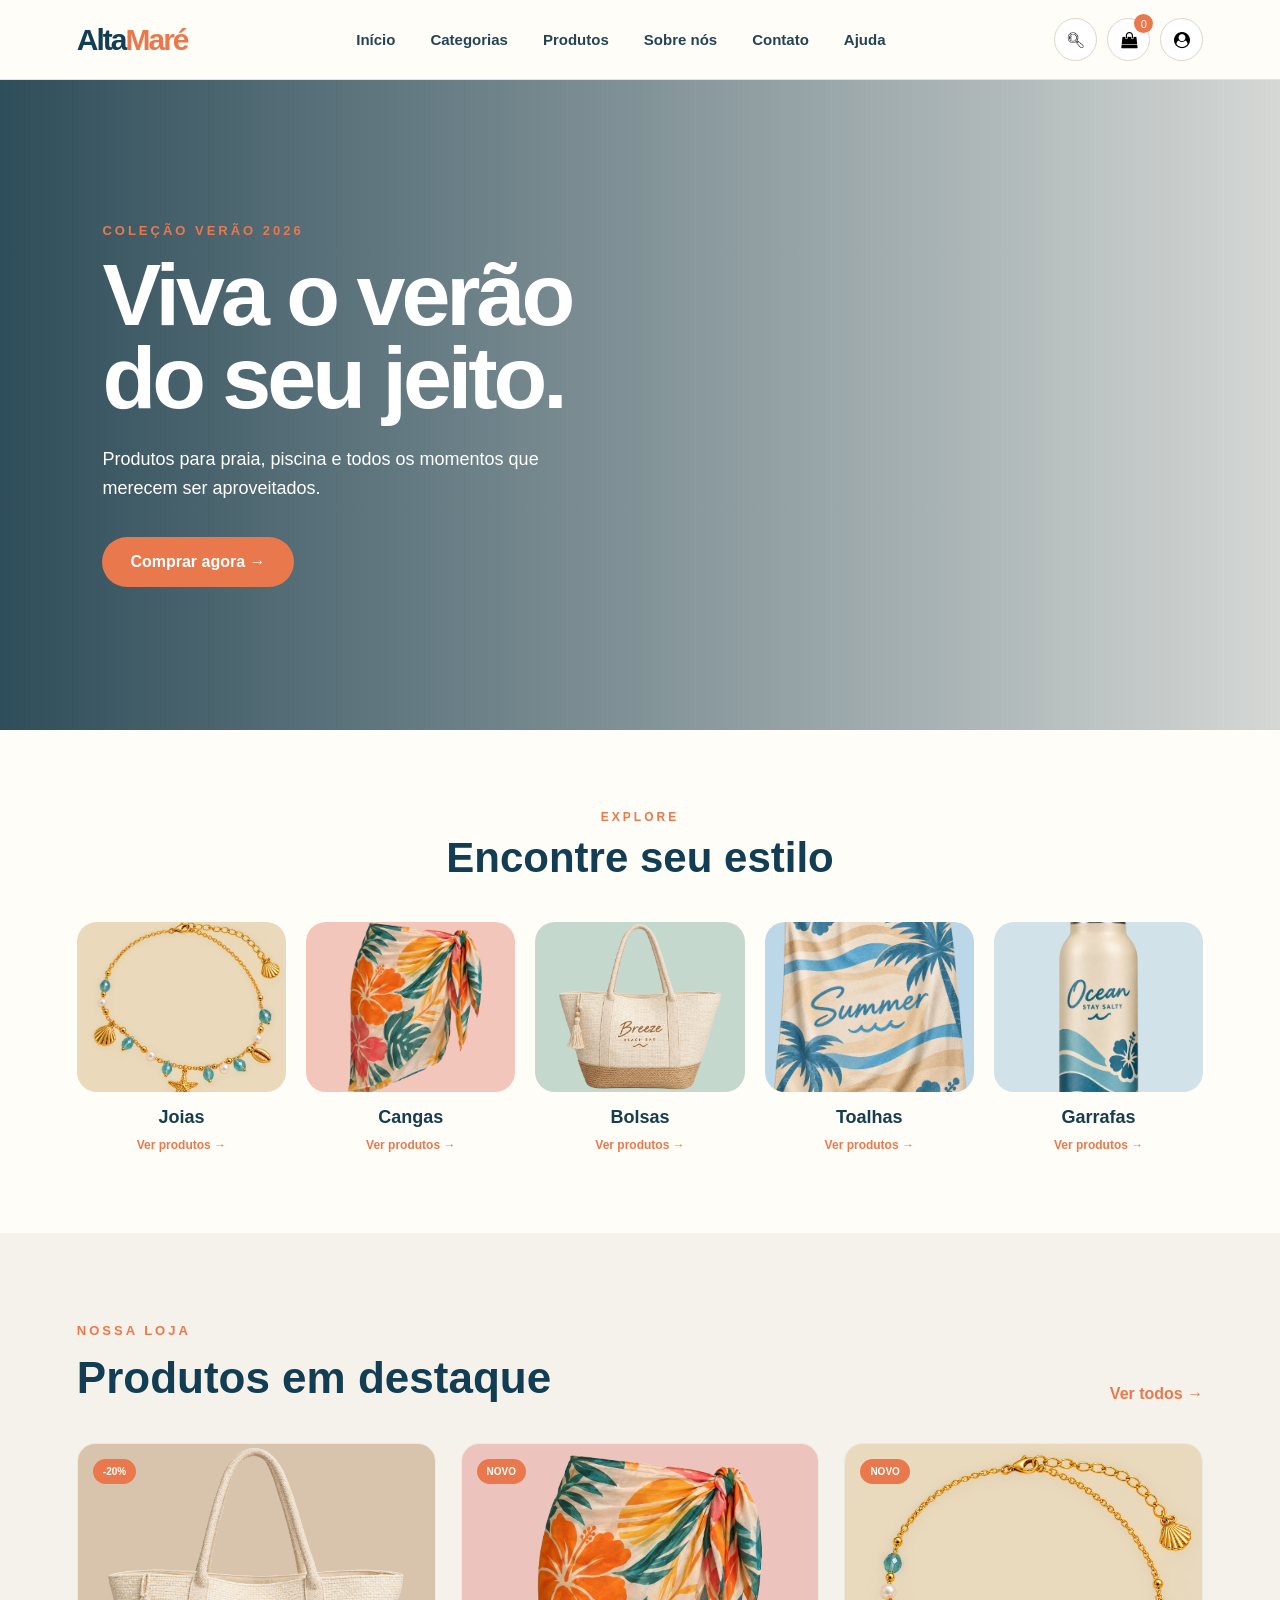
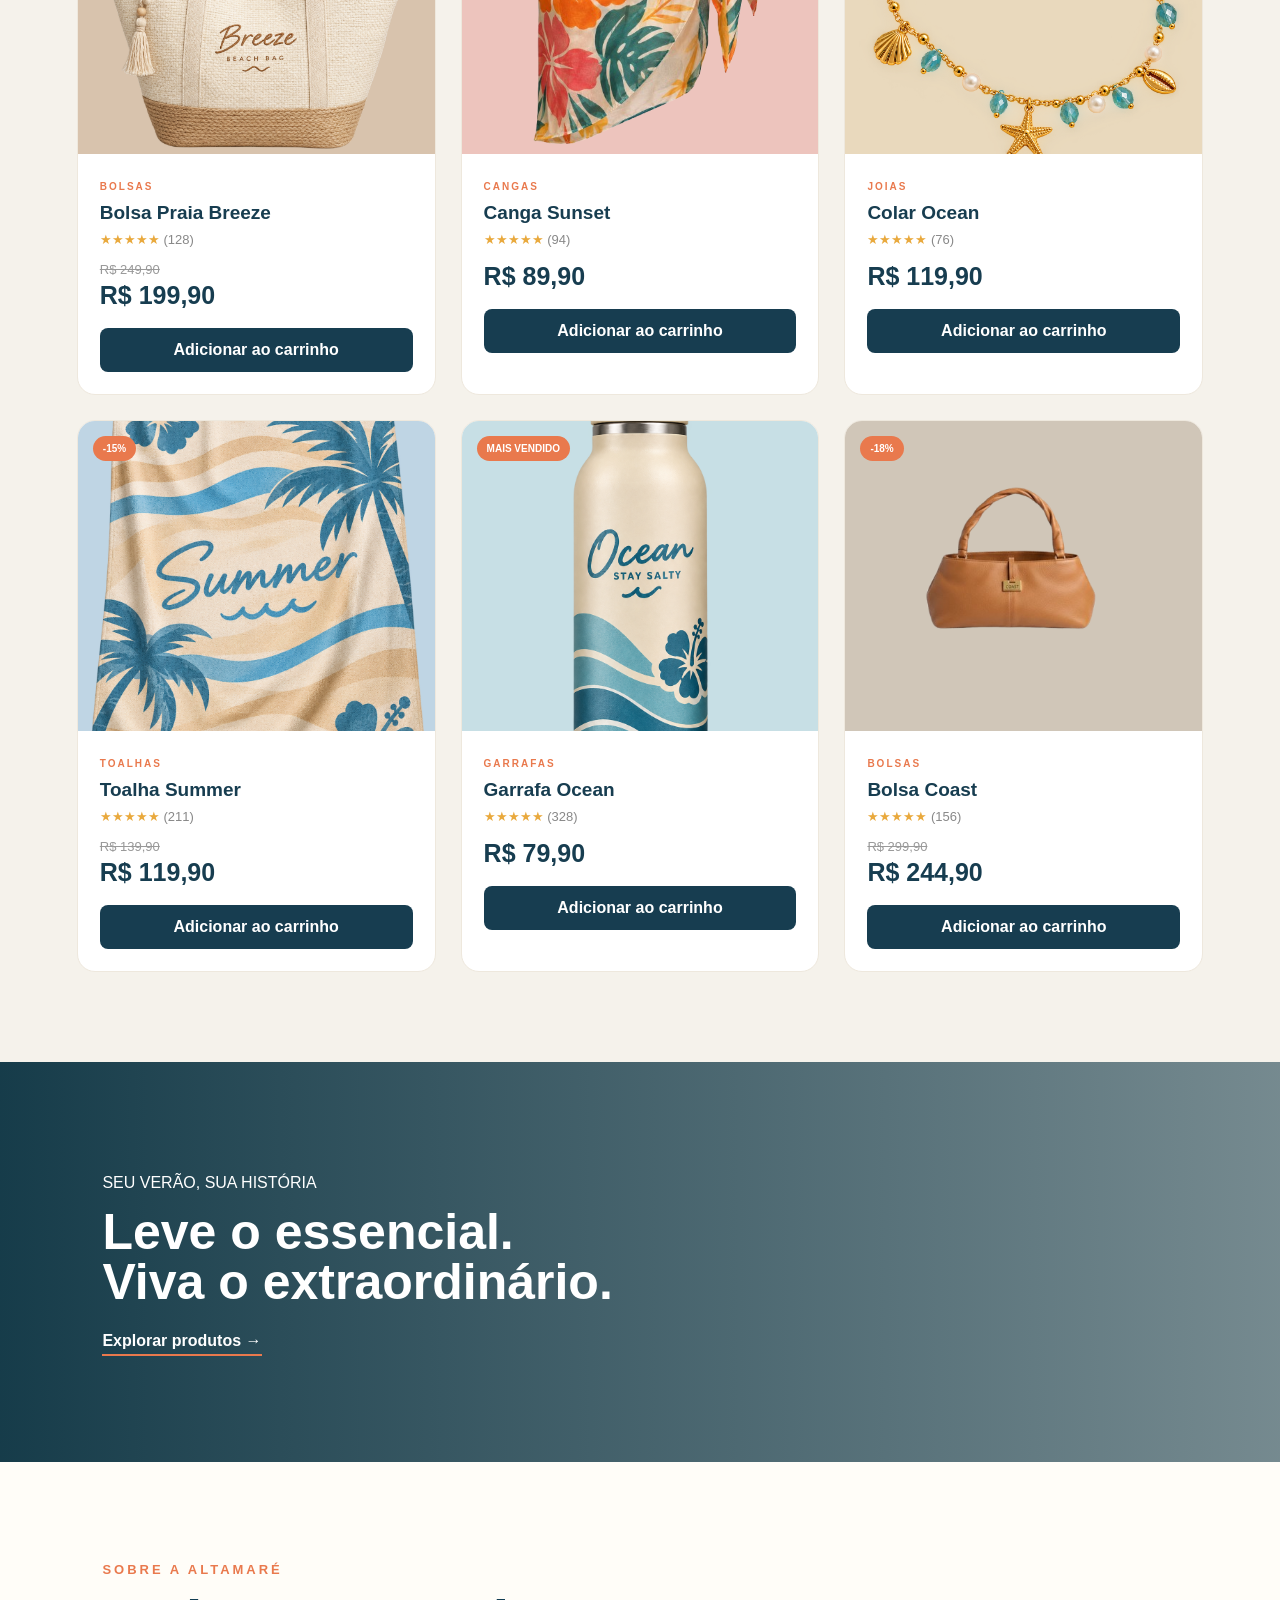
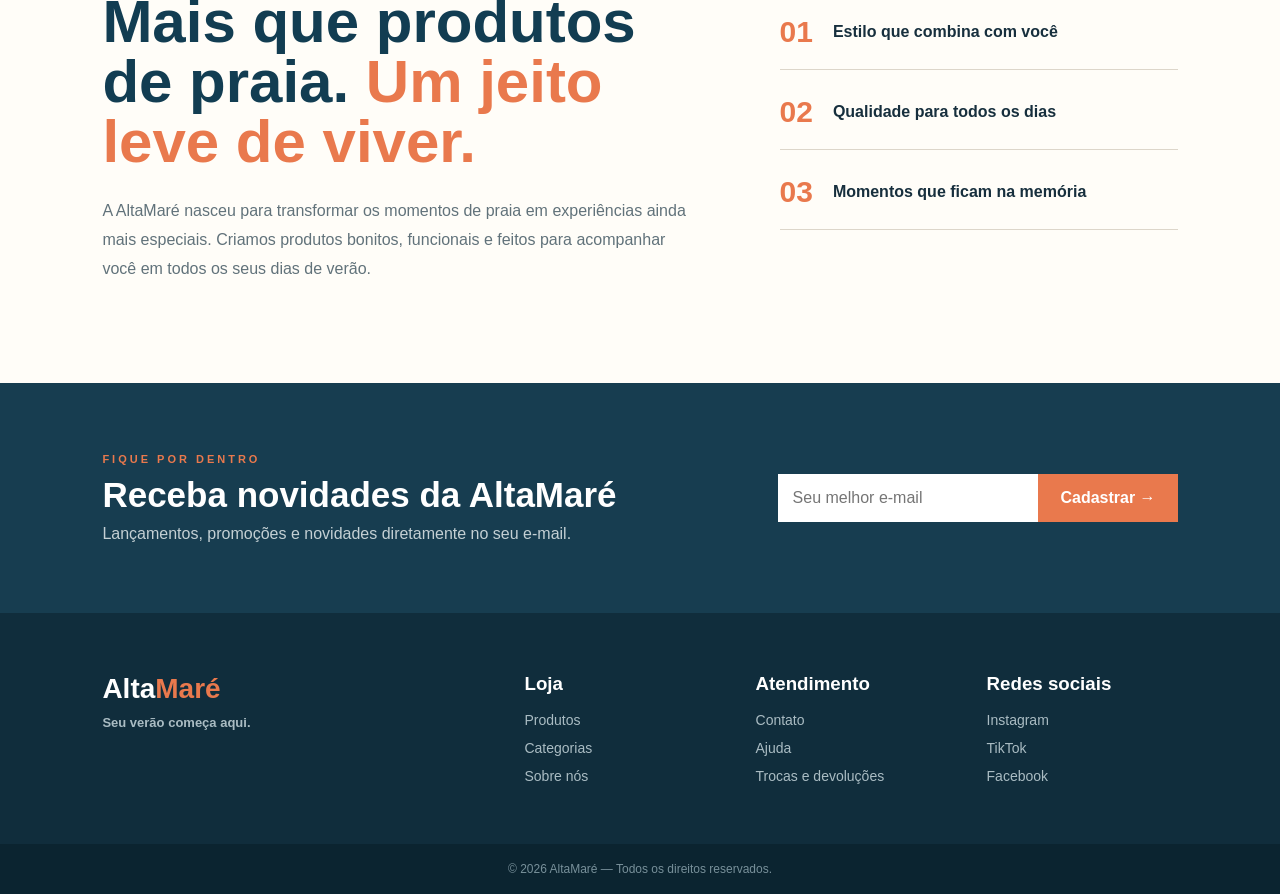
==== commit e2deb82b: "mescla joao e gabi" ====
--- a/index.html
+++ b/index.html
@@ -1,40 +1,5 @@
 <!doctype html>
 <html lang="pt-BR">
-<head>
-    <meta charset="UTF-8">
-    <meta name="viewport" content="width=device-width, initial-scale=1.0"> 
-    <title>PraiaStore-BioMar</title>
-    <link rel="stylesheet" href="assets/estilo.css">
-</head>
-<body>
-    <!-- CABEÇALHO -->
-    <header class="site-header">
-        <div class="brand-row">
-            <img src="assets/imagens/e3f8ab8d-e57a-4c4a-b467-0042ddd4d4af.png" alt="Logo BioMar" class="logo-img">
-            <nav>
-                <a href="#inicio">Inicio</a>
-                <a href="#produtos">Produtos</a>
-                <a href="./ajuda.html">Ajuda</a>
-                <a href="contato.html">Contato</a>
-            </nav>
-        </div>
-        <div class="header-tools">
-            <div class="search-box" aria-label="Pesquisar produtos">
-                <input
-                    id="inputBusca"
-                    type="text"
-                    placeholder="O que você está procurando?"
-                    aria-label="Campo de busca"
-                >
-                <button type="button" id="btnBusca" aria-label="Buscar">⌕</button>
-            </div>
-            <div class="icon-actions">
-                <button class="icon-btn" id="btnCarrinho" aria-label="Sacola de compras">
-                    🛒
-                </button>
-                <a href="perfil.html" class="icon-btn" aria-label="Perfil do usuário">👤</a>
-            </div>
-        </div>
   <head>
     <meta charset="UTF-8" />
     <meta name="viewport" content="width=device-width, initial-scale=1.0" />
@@ -54,7 +19,7 @@
         <a href="#categorias">Categorias</a>
         <a href="#produtos">Produtos</a>
         <a href="#sobre">Sobre nós</a>
-        <a href="#contato">Contato</a>
+        <a href="contato.html">Contato</a>
         <a href="#ajuda">Ajuda</a>
       </nav>
       <div class="header-acoes">
@@ -172,127 +137,6 @@
           <p class="pequeno-titulo">NOSSA LOJA</p>
           <h2>Produtos em destaque</h2>
         </div>
-        <div class="carrossel-ofertas">
-            <article class="card-oferta product-card">
-                <div class="bag-wrap bag-dark">
-                    <div class="bag">
-                        <span class="bag-name">seu nome</span>
-                    </div>
-                </div>
-                <div class="cores">
-                    <span class="cor cor-1"></span>
-                    <span class="cor cor-2"></span>
-                    <span class="cor cor-3"></span>
-                    <span class="cor cor-4"></span>
-                    <span class="mais">+2</span>
-                </div>
-                <div class="produto-info">
-                    <span class="tag-rotina">LEVE TUDO NA ROTINA</span>
-                    <h3>chinelo- preto</h3>
-                    <div class="avaliacao">★★★★★ <span>7227 avaliações</span></div>
-                    <div class="preco-antigo">R$329,90</div>
-                    <div class="preco-final">
-                        <strong>R$70,00</strong>
-                        <span>15% OFF</span>
-                    </div>
-                    <p class="parcelas">3x de R$93,30 sem juros</p>
-                    <button class="comprar-btn">🛒 Comprar</button>
-                </div>
-            </article>
-            <article class="card-oferta product-card">
-                <div class="bag-wrap bag-taupe">
-                    <div class="bag">
-                        <span class="bag-name">seu nome</span>
-                    </div>
-                </div>
-                <div class="cores">
-                    <span class="cor cor-1"></span>
-                    <span class="cor cor-2"></span>
-                    <span class="cor cor-3"></span>
-                    <span class="cor cor-4"></span>
-                    <span class="mais">+2</span>
-                </div>
-                <div class="produto-info">
-                    <span class="tag-rotina">LEVE TUDO NA ROTINA</span>
-                    <h3>Bolsa Joy Pro - Essence</h3>
-                    <div class="avaliacao">★★★★★ <span>4821 avaliações</span></div>
-                    <div class="preco-antigo">R$299,90</div>
-                    <div class="preco-final">
-                        <strong>R$249,90</strong>
-                        <span>17% OFF</span>
-                    </div>
-                    <p class="parcelas">3x de R$83,30 sem juros</p>
-                    <button class="comprar-btn">🛒 Comprar</button>
-                </div>
-            </article>
-            <article class="card-oferta product-card">
-                <div class="bag-wrap bag-ivory">
-                    <div class="bag">
-                        <span class="bag-name">seu nome</span>
-                    </div>
-                </div>
-                <div class="cores">
-                    <span class="cor cor-1"></span>
-                    <span class="cor cor-2"></span>
-                    <span class="cor cor-3"></span>
-                    <span class="cor cor-4"></span>
-                    <span class="mais">+2</span>
-                </div>
-                <div class="produto-info">
-                    <span class="tag-rotina">LEVE TUDO NA ROTINA</span>
-                    <h3>Bolsa Joy Pro - Soft</h3>
-                    <div class="avaliacao">★★★★★ <span>2314 avaliações</span></div>
-                    <div class="preco-antigo">R$289,90</div>
-                    <div class="preco-final">
-                        <strong>R$239,90</strong>
-                        <span>18% OFF</span>
-                    </div>
-                    <p class="parcelas">3x de R$79,97 sem juros</p>
-                    <button class="comprar-btn">🛒 Comprar</button>
-                </div>
-            </article>
-            <article class="card-oferta product-card">
-                <div class="bag-wrap bag-sand">
-                    <div class="bag">
-                        <span class="bag-name">seu nome</span>
-                    </div>
-                </div>
-                <div class="cores">
-                    <span class="cor cor-1"></span>
-                    <span class="cor cor-2"></span>
-                    <span class="cor cor-3"></span>
-                    <span class="cor cor-4"></span>
-                    <span class="mais">+2</span>
-                </div>
-                <div class="produto-info">
-                    <span class="tag-rotina">LEVE TUDO NA ROTINA</span>
-                    <h3>Bolsa Joy Pro - Coast</h3>
-                    <div class="avaliacao">★★★★★ <span>6042 avaliações</span></div>
-                    <div class="preco-antigo">R$349,90</div>
-                    <div class="preco-final">
-                        <strong>R$289,90</strong>
-                        <span>17% OFF</span>
-                    </div>
-                    <p class="parcelas">3x de R$96,63 sem juros</p>
-                    <button class="comprar-btn">🛒 Comprar</button>
-                </div>
-            </article>
-        </div>
-        <p id="nenhumResultado" class="carrinho-vazio" hidden>
-            Nenhum produto encontrado.
-        </p>
-        <button class="ver-mais" id="btnVerMais" type="button">
-            Ver Mais <span aria-hidden="true">&#8594;</span>
-        </button>
-    </main>
-    <section id="conteudoVerMais" hidden>
-        <section class="mais-hero" aria-labelledby="titulo-essencia">
-            <div class="mais-copy">
-                <div class="mais-rating" aria-label="5 estrelas, 63.700 avaliações">★★★★★ <small>(63.700+ avaliações)</small></div>
-                <h1 id="titulo-essencia">Por que BioMar?</h1>
-                <h2>Quem comprou conta.</h2>
-                <p>Viva seu estilo. Leve sua essência. Na BioMar, cada produto é feito para combinar com o seu jeito de ser. Porque tendência passa, mas ter identidade nunca sai de moda.</p>
-                <a class="mais-link" href="#produtos">Voltar para os produtos</a>
         <button onclick="mostrarTodos()" class="botao-todos">
           Ver todos →
         </button>
@@ -465,11 +309,6 @@
               ★★★★★
               <span>(328)</span>
             </div>
-            <div class="depoimentos" aria-label="Depoimentos de clientes">
-                <article class="depoimento"><div class="depoimento-cabecalho"><span class="avatar"></span><strong>Amanda Rajane<br><small>@amanda_senaisp</small></strong></div><p>Apaixonada pela bolsa de praia da @BioMar! É meu novo mimo mais estiloso agora.</p></article>
-                <article class="depoimento"><div class="depoimento-cabecalho"><span class="avatar"></span><strong>João Artur<br><small>@joaoartur_senaisp</small></strong></div><p>Como eu estou apaixonado pelas bolsas!</p></article>
-                <article class="depoimento"><div class="depoimento-cabecalho"><span class="avatar"></span><strong>Maria Paula<br><small>@maria_senaisp</small></strong></div><p>Apaixonada pelas minhas garrafas da @BioMar que chegaram hoje!</p></article>
-                <article class="depoimento"><div class="depoimento-cabecalho"><span class="avatar"></span><strong>Evelyn Fernanda<br><small>@evelyn_senaisp</small></strong></div><p>Simplesmente apaixonada. A escolha era exatamente o que eu desejava.</p></article>
             <div class="precos">
               <strong> R$ 79,90 </strong>
             </div>
@@ -496,17 +335,6 @@
             background-position: center;
             ">
             </div>
-        </section>
-        <section class="sobre-nos" aria-labelledby="titulo-sobre-nos">
-            <div class="sobre-nos-conteudo">
-                <span class="sobre-nos-kicker">SOBRE A BIOMAR</span>
-                <h2 id="titulo-sobre-nos">Mais que produtos de praia.<br><strong>Um jeito leve de viver.</strong></h2>
-                <p>A BioMar nasceu da amizade de quatro pessoas apaixonadas pelo verão e da vontade de tornar cada ida à praia ainda mais special. Criamos uma seleção de acessórios bonitos, funcionais e feitos para acompanhar a sua rotina, da primeira onda ao pôr do sol.</p>
-                <div class="sobre-nos-pilares">
-                    <div><strong>01</strong><span>Estilo que combina com você</span></div>
-                    <div><strong>02</strong><span>Praticidade para todos os dias</span></div>
-                    <div><strong>03</strong><span>Momentos que ficam na memória</span></div>
-                </div>
           </div>
           <div class="produto-info">
             <span class="categoria-produto"> BOLSAS </span>
@@ -515,21 +343,6 @@
               ★★★★★
               <span>(156)</span>
             </div>
-            <div class="sobre-nos-destaque" aria-label="Mensagem da BioMar">
-                <span class="sobre-nos-sol">☼</span>
-                <p>“Leve o essencial.<br><strong>Viva o extraordinário.</strong>”</p>
-                <span class="sobre-nos-assinatura">BioMar, do nosso verão para o seu.</span>
-            </div>
-        </section>
-        <footer class="mais-footer">
-            <div>
-                <h2>Nós enviamos e-mails incríveis.</h2>
-                <p>Saiba primeiro dos nossos lançamentos, coleções e exclusivas.</p>
-                <form class="newsletter" action="#" method="post"><input type="email" aria-label="Seu e-mail" required><button type="submit" aria-label="Assinar newsletter">&#8594;</button></form>
-                <h3>Métodos de Pagamento</h3>
-                <div class="pagamentos" aria-label="Visa, Mastercard, Elo e Pix">VISA ◉ ELO ◈</div>
-            </div>
-        </footer>
             <div class="precos">
               <span class="preco-antigo"> R$ 299,90 </span>
               <strong> R$ 244,90 </strong>
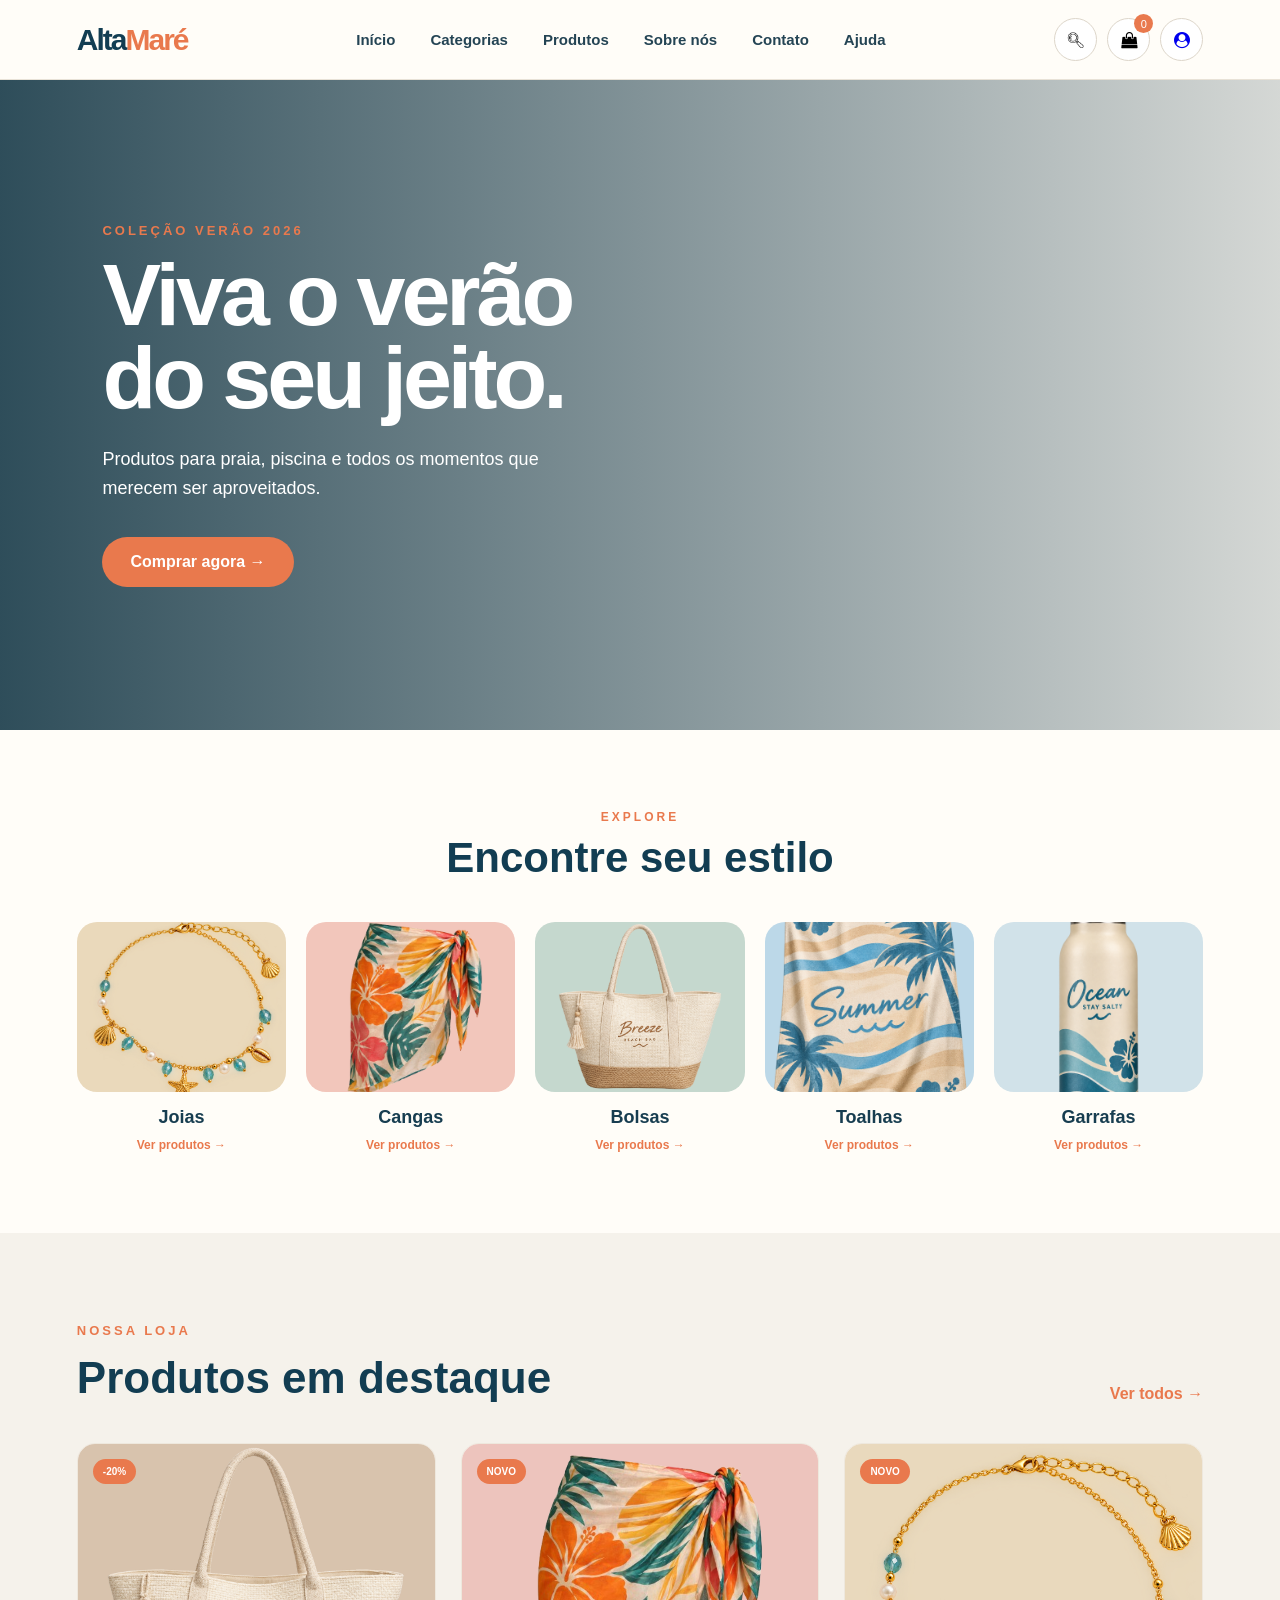
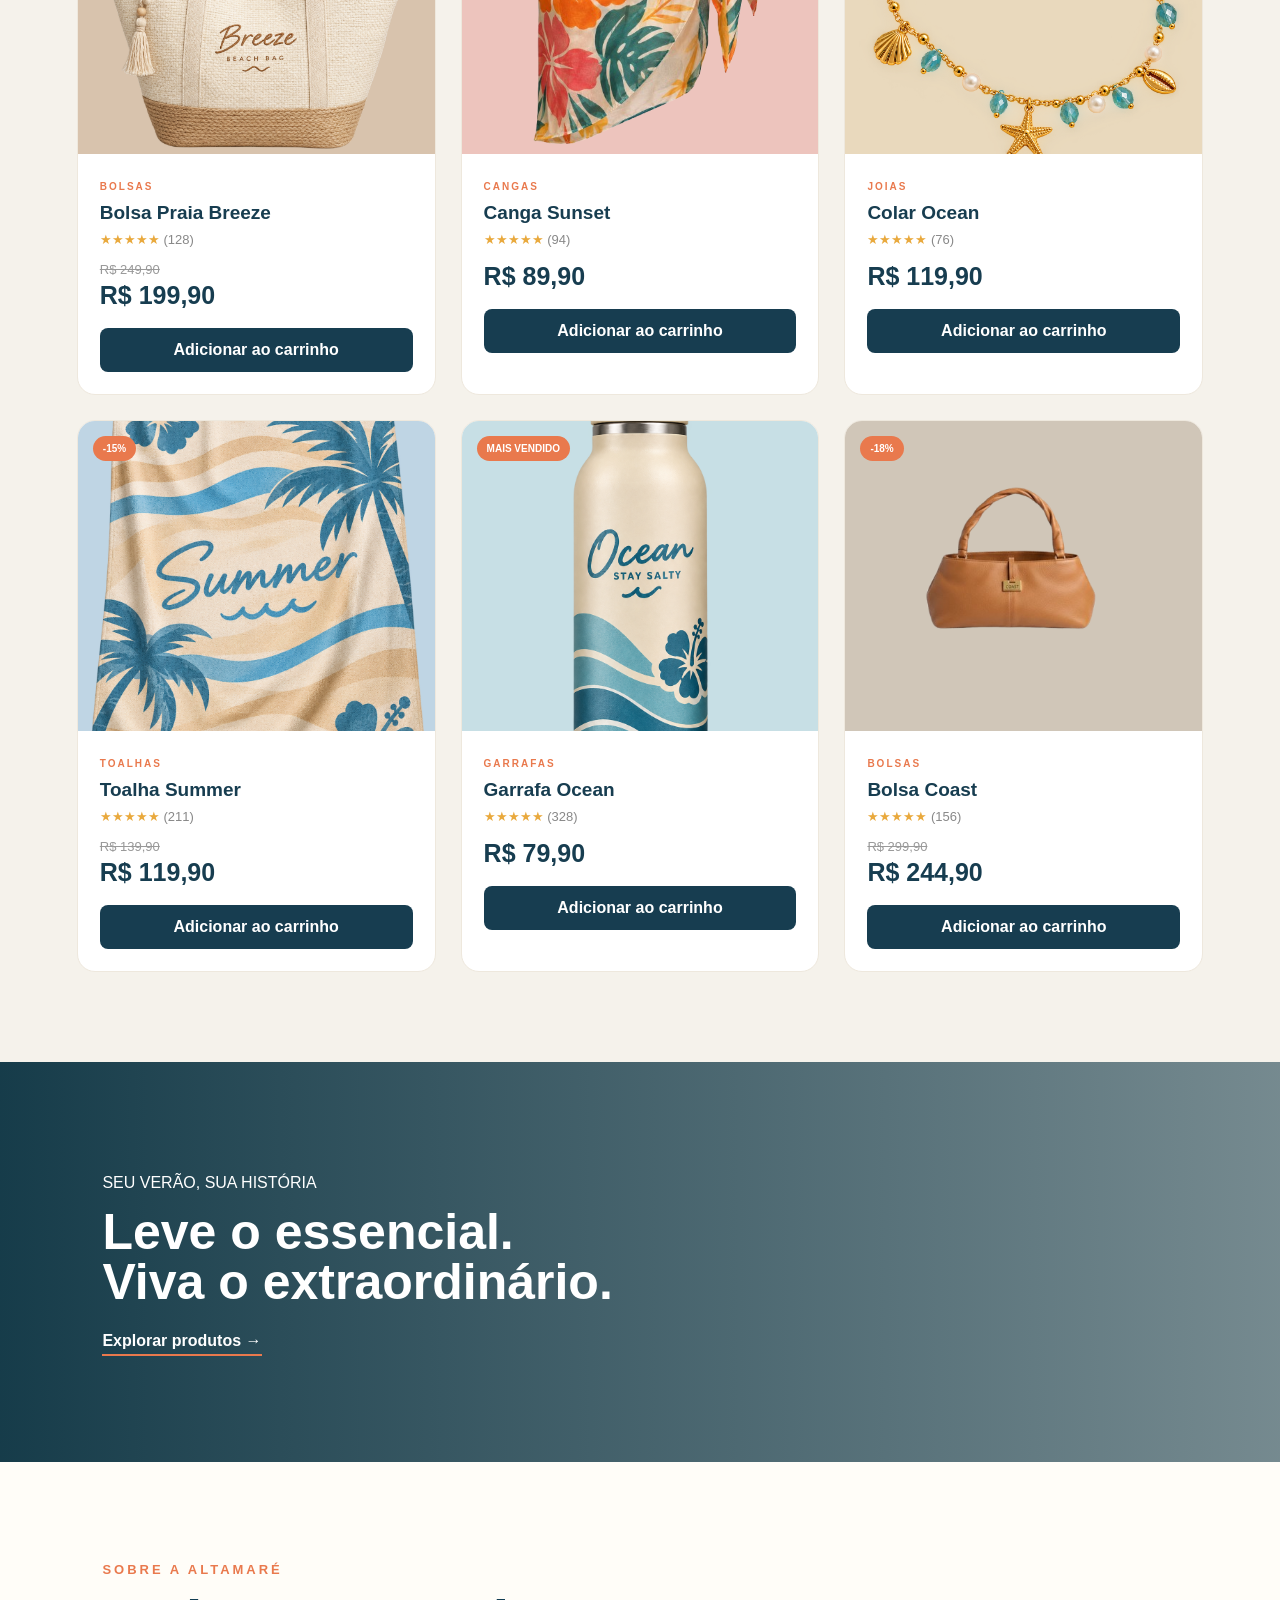
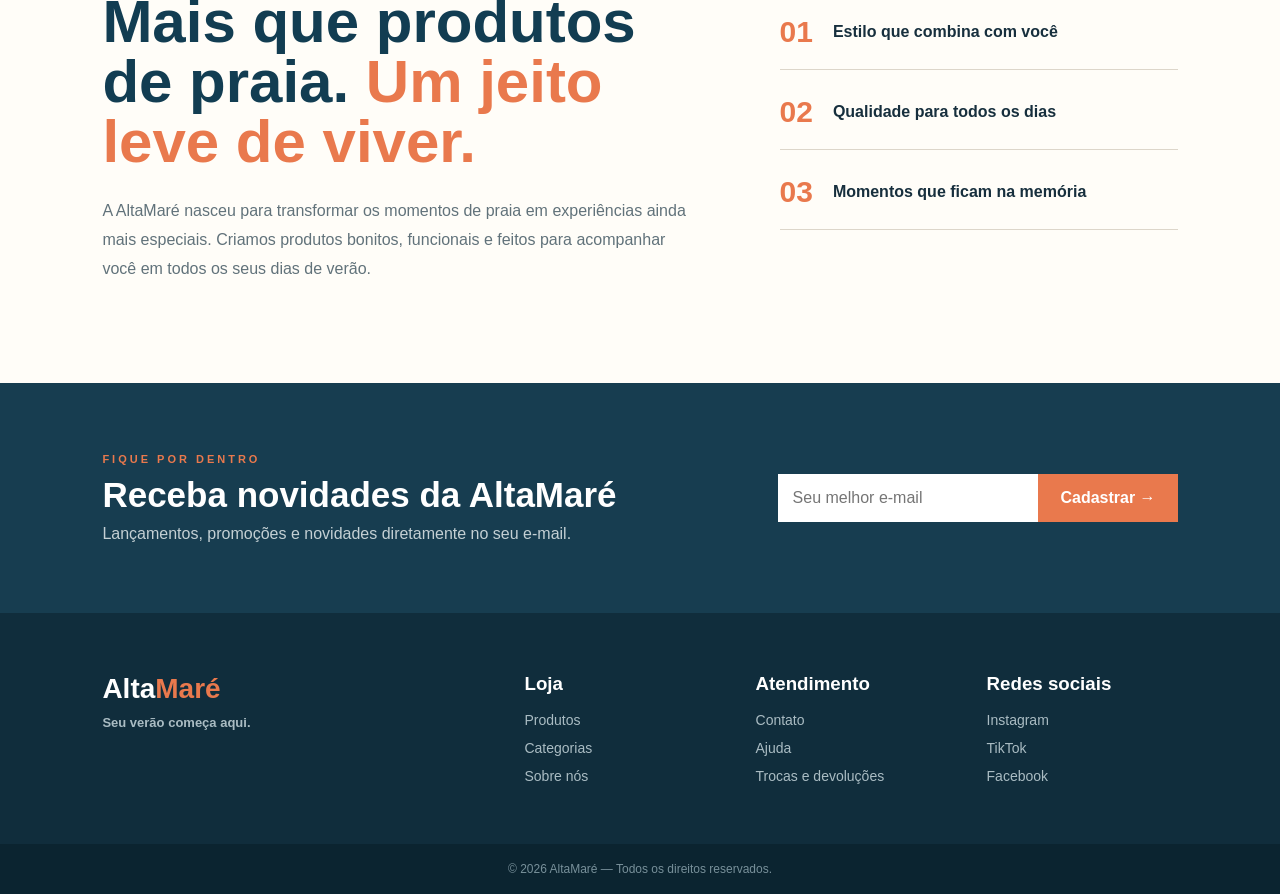
==== commit afd9811a: "professor alterou o botão do perfil" ====
--- a/index.html
+++ b/index.html
@@ -34,9 +34,22 @@
           <i class="fa fa-shopping-bag" aria-hidden="true"></i>
           <span id="contador">0</span>
         </button>
-        <button type="button" class="icone" aria-label="Perfil">
+
+        <!-- <button
+          type="button"
+          class="icone"
+          aria-label="Perfil"
+          onclick="location.href = 'perfil.html'"
+        >
           <i class="fa fa-user-circle" aria-hidden="true"></i>
-        </button>
+        </button> -->
+
+        <a href="perfil.html" class="icone" aria-label="Perfil">
+          <i class="fa fa-user-circle" aria-hidden="true"></i>
+        </a>
+
+
+
       </div>
     </header>
     <!-- ================= BUSCA ================= -->
@@ -150,17 +163,17 @@
         >
           <div class="produto-imagem imagem-bolsa">
             <span class="etiqueta"> -20% </span>
-           
-
-            <div class="produto-desenho" style="
-            background-image: url('./assets/imagens/bolsapraia.png');
-            background-size: cover;
-            background-position: center;
-            ">
-              
-            </div>
-          
-<!-- 
+
+            <div
+              class="produto-desenho"
+              style="
+                background-image: url(&quot;./assets/imagens/bolsapraia.png&quot;);
+                background-size: cover;
+                background-position: center;
+              "
+            ></div>
+
+            <!-- 
                <div class="produto-desenho">
               <img
                 src="./assets/imagens/bolsa praia.png" 
@@ -197,12 +210,14 @@
         >
           <div class="produto-imagem imagem-canga">
             <span class="etiqueta"> NOVO </span>
-            <div class="produto-desenho" style="
-            background-image: url('./assets/imagens/canga sem fundo.png');
-            background-size: cover;
-            background-position: center;
-            ">
-            </div>
+            <div
+              class="produto-desenho"
+              style="
+                background-image: url(&quot;./assets/imagens/canga sem fundo.png&quot;);
+                background-size: cover;
+                background-position: center;
+              "
+            ></div>
           </div>
           <div class="produto-info">
             <span class="categoria-produto"> CANGAS </span>
@@ -226,12 +241,14 @@
         <article class="produto" data-categoria="joias" data-nome="Colar Ocean">
           <div class="produto-imagem imagem-joia">
             <span class="etiqueta"> NOVO </span>
-            <div class="produto-desenho" style="
-            background-image: url('./assets/imagens/joia sem fundo.png');
-            background-size: cover;
-            background-position: center;
-            ">
-            </div>
+            <div
+              class="produto-desenho"
+              style="
+                background-image: url(&quot;./assets/imagens/joia sem fundo.png&quot;);
+                background-size: cover;
+                background-position: center;
+              "
+            ></div>
           </div>
           <div class="produto-info">
             <span class="categoria-produto"> JOIAS </span>
@@ -262,7 +279,7 @@
             <div
               class="produto-desenho"
               style="
-                background-image: url('./assets/imagens/toalha summer.png');
+                background-image: url(&quot;./assets/imagens/toalha summer.png&quot;);
                 background-size: cover;
                 background-position: center;
               "
@@ -293,14 +310,15 @@
           data-categoria="garrafas"
           data-nome="Garrafa Ocean"
         >
-          <div class="produto-imagem imagem-garrafa"
-          style="
-              background-image: url('./assets/imagens/garrafa.png');
+          <div
+            class="produto-imagem imagem-garrafa"
+            style="
+              background-image: url(&quot;./assets/imagens/garrafa.png&quot;);
               background-size: cover;
               background-position: center;
             "
           >
-          <span class="etiqueta"> MAIS VENDIDO </span>  
+            <span class="etiqueta"> MAIS VENDIDO </span>
           </div>
           <div class="produto-info">
             <span class="categoria-produto"> GARRAFAS </span>
@@ -329,12 +347,14 @@
           <div class="produto-imagem imagem-coast">
             <span class="etiqueta"> -18% </span>
 
-            <div class="produto-desenho" style="
-            background-image: url('./assets/imagens/bolsamarrom.png');
-            background-size: cover;
-            background-position: center;
-            ">
-            </div>
+            <div
+              class="produto-desenho"
+              style="
+                background-image: url(&quot;./assets/imagens/bolsamarrom.png&quot;);
+                background-size: cover;
+                background-position: center;
+              "
+            ></div>
           </div>
           <div class="produto-info">
             <span class="categoria-produto"> BOLSAS </span>
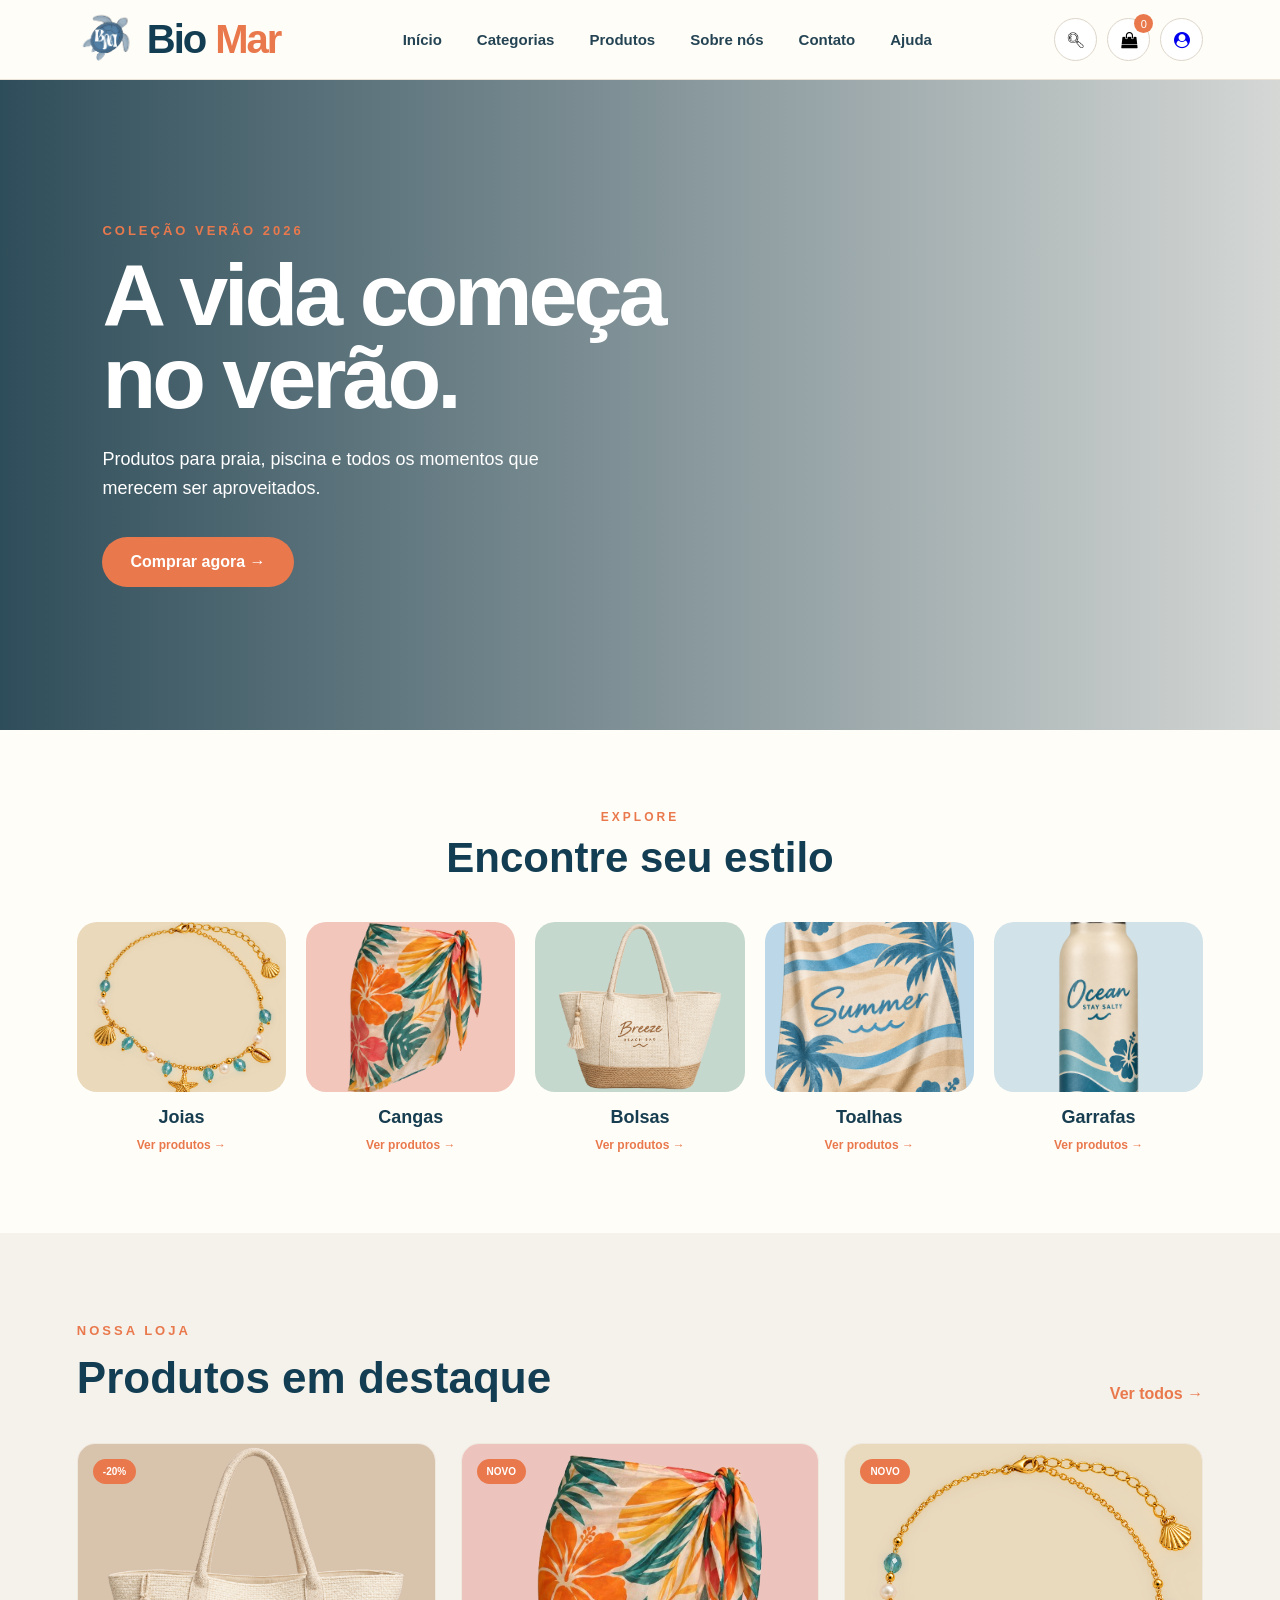
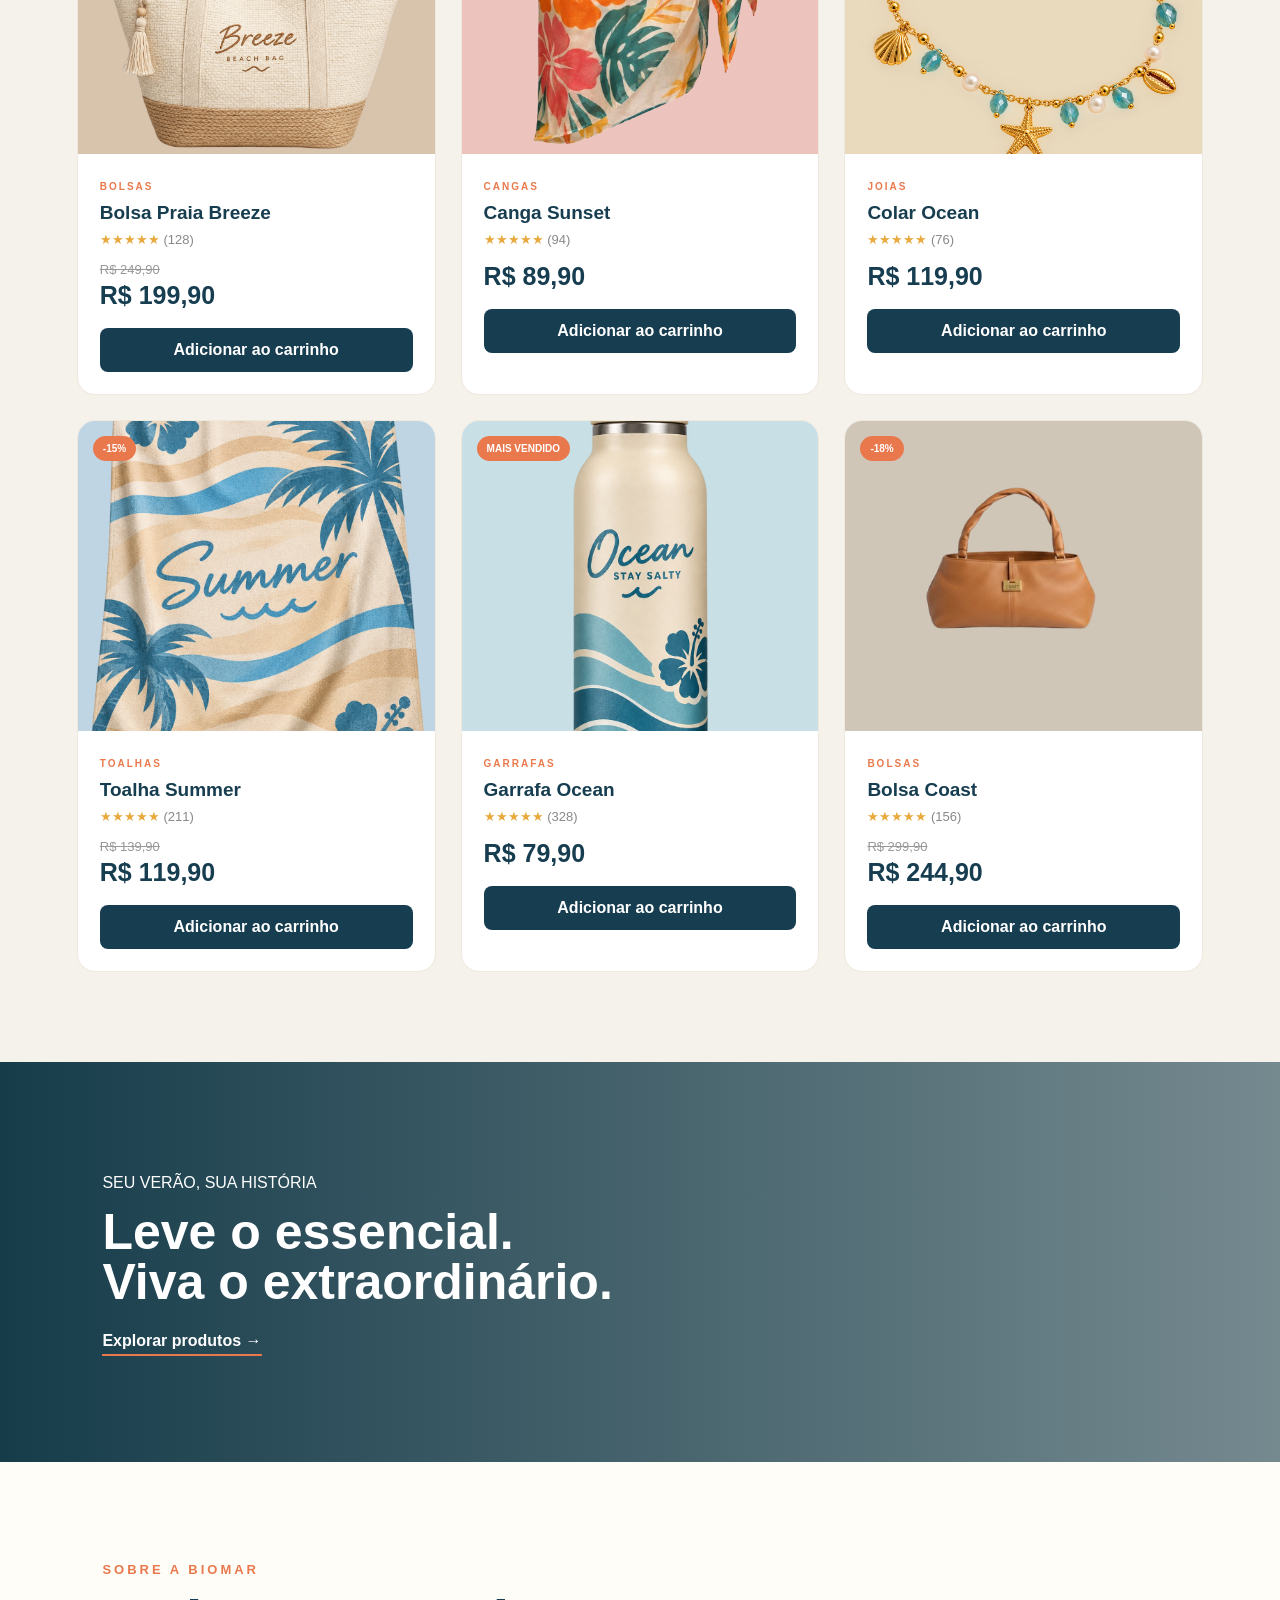
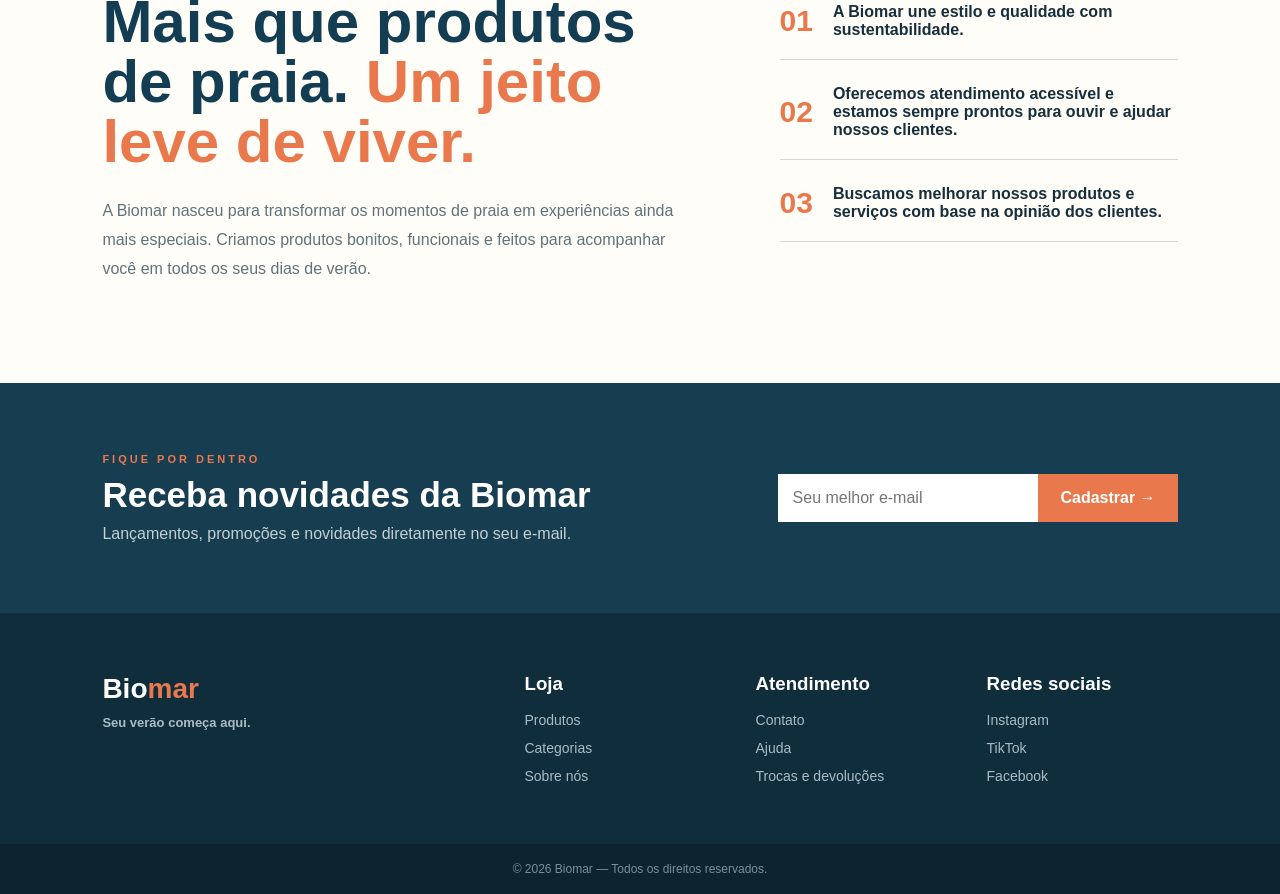
==== commit b80f5fc2: "troquei a logo, nome , comentários" ====
--- a/index.html
+++ b/index.html
@@ -1,492 +1,342 @@
-<!doctype html>
-<html lang="pt-BR">
-  <head>
-    <meta charset="UTF-8" />
-    <meta name="viewport" content="width=device-width, initial-scale=1.0" />
-    <title>AltaMaré | Produtos de Praia</title>
-    <link rel="stylesheet" href="./assets/estilo.css" />
-    <link
-      rel="stylesheet"
-      href="./assets/font-awesome-4.7.0/css/font-awesome.min.css"
-    />
-  </head>
-  <body>
-    <!-- ================= HEADER ================= -->
-    <header class="header">
-      <div class="logo">Alta<span>Maré</span></div>
-      <nav class="menu">
-        <a href="#inicio">Início</a>
-        <a href="#categorias">Categorias</a>
-        <a href="#produtos">Produtos</a>
-        <a href="#sobre">Sobre nós</a>
-        <a href="contato.html">Contato</a>
-        <a href="#ajuda">Ajuda</a>
-      </nav>
-      <div class="header-acoes">
-        <button onclick="abrirBusca()" class="icone" aria-label="Abrir busca">
-          <img src="./assets/imagens/lupa.png" alt="" class="icone-imagem" />
-        </button>
-        <button
-          onclick="abrirCarrinho()"
-          class="icone carrinho"
-          aria-label="Abrir carrinho"
-        >
-          <i class="fa fa-shopping-bag" aria-hidden="true"></i>
-          <span id="contador">0</span>
-        </button>
-
-        <!-- <button
-          type="button"
-          class="icone"
-          aria-label="Perfil"
-          onclick="location.href = 'perfil.html'"
-        >
-          <i class="fa fa-user-circle" aria-hidden="true"></i>
-        </button> -->
-
-        <a href="perfil.html" class="icone" aria-label="Perfil">
-          <i class="fa fa-user-circle" aria-hidden="true"></i>
-        </a>
-
-
-
-      </div>
-    </header>
-    <!-- ================= BUSCA ================= -->
-    <div id="barraBusca" class="barra-busca">
-      <input
-        type="text"
-        id="campoBusca"
-        placeholder="O que você está procurando?"
-        onkeyup="buscarProdutos()"
-      />
-      <button onclick="fecharBusca()" aria-label="Fechar busca">
-        <img src="./assets/imagens/lupa.png" alt="" class="icone-imagem" />
-      </button>
-    </div>
-    <!-- ================= HERO ================= -->
-    <section id="inicio" class="hero">
-      <div class="hero-conteudo">
-        <p class="pequeno-titulo">COLEÇÃO VERÃO 2026</p>
-        <h1>
-          Viva o verão<br />
-          do seu jeito.
-        </h1>
-        <p>
-          Produtos para praia, piscina e todos os momentos que merecem ser
-          aproveitados.
-        </p>
-        <a href="#produtos" class="botao-principal"> Comprar agora → </a>
-      </div>
-    </section>
-    <!-- ================= CATEGORIAS ================= -->
-    <section id="categorias" class="categorias">
-      <div class="titulo-secao">
-        <p>EXPLORE</p>
-        <h2>Encontre seu estilo</h2>
-      </div>
-      <div class="categorias-grid">
-        <button class="categoria" onclick="filtrarCategoria('joias')">
-          <div class="categoria-imagem joias">
-            <img
-              src="./assets/imagens/joia sem fundo.png"
-              alt="Joias"
-              class="imagem-categoria"
-            />
-          </div>
-          <h3>Joias</h3>
-          <span>Ver produtos →</span>
-        </button>
-        <button class="categoria" onclick="filtrarCategoria('cangas')">
-          <div class="categoria-imagem cangas">
-            <img
-              src="./assets/imagens/canga sem fundo.png"
-              alt="Cangas"
-              class="imagem-categoria"
-            />
-          </div>
-          <h3>Cangas</h3>
-          <span>Ver produtos →</span>
-        </button>
-        <button class="categoria" onclick="filtrarCategoria('bolsas')">
-          <div class="categoria-imagem bolsas">
-            <img
-              src="./assets/imagens/bolsapraia.png"
-              alt="Bolsas"
-              class="imagem-categoria"
-            />
-          </div>
-          <h3>Bolsas</h3>
-          <span>Ver produtos →</span>
-        </button>
-        <button class="categoria" onclick="filtrarCategoria('toalhas')">
-          <div class="categoria-imagem toalhas">
-            <img
-              src="./assets/imagens/toalha summer.png"
-              alt="Toalhas"
-              class="imagem-categoria"
-            />
-          </div>
-          <h3>Toalhas</h3>
-          <span>Ver produtos →</span>
-        </button>
-        <button class="categoria" onclick="filtrarCategoria('garrafas')">
-          <div class="categoria-imagem garrafas">
-            <img
-              src="./assets/imagens/garrafa.png"
-              alt="Garrafas"
-              class="imagem-categoria"
-            />
-          </div>
-          <h3>Garrafas</h3>
-          <span>Ver produtos →</span>
-        </button>
-      </div>
-    </section>
-    <!-- ================= PRODUTOS ================= -->
-    <main id="produtos" class="produtos">
-      <div class="produtos-topo">
-        <div>
-          <p class="pequeno-titulo">NOSSA LOJA</p>
-          <h2>Produtos em destaque</h2>
-        </div>
-        <button onclick="mostrarTodos()" class="botao-todos">
-          Ver todos →
-        </button>
-      </div>
-      <div id="listaProdutos" class="produtos-grid">
-        <!-- PRODUTO 1 -->
-        <article
-          class="produto"
-          data-categoria="bolsas"
-          data-nome="Bolsa Praia Breeze"
-        >
-          <div class="produto-imagem imagem-bolsa">
-            <span class="etiqueta"> -20% </span>
-
-            <div
-              class="produto-desenho"
-              style="
-                background-image: url(&quot;./assets/imagens/bolsapraia.png&quot;);
-                background-size: cover;
-                background-position: center;
-              "
-            ></div>
-
-            <!-- 
-               <div class="produto-desenho">
-              <img
-                src="./assets/imagens/bolsa praia.png" 
-                alt="Bolsa Praia Breeze"
-                class="imagem-produto"
-              />
-            </div>
-           -->
-          </div>
-          <div class="produto-info">
-            <span class="categoria-produto"> BOLSAS </span>
-            <h3>Bolsa Praia Breeze</h3>
-            <div class="avaliacao">
-              ★★★★★
-              <span>(128)</span>
-            </div>
-            <div class="precos">
-              <span class="preco-antigo"> R$ 249,90 </span>
-              <strong> R$ 199,90 </strong>
-            </div>
-            <button
-              class="botao-comprar"
-              onclick="adicionarCarrinho('Bolsa Praia Breeze', 199.9)"
-            >
-              Adicionar ao carrinho
-            </button>
-          </div>
-        </article>
-        <!-- PRODUTO 2 -->
-        <article
-          class="produto"
-          data-categoria="cangas"
-          data-nome="Canga Sunset"
-        >
-          <div class="produto-imagem imagem-canga">
-            <span class="etiqueta"> NOVO </span>
-            <div
-              class="produto-desenho"
-              style="
-                background-image: url(&quot;./assets/imagens/canga sem fundo.png&quot;);
-                background-size: cover;
-                background-position: center;
-              "
-            ></div>
-          </div>
-          <div class="produto-info">
-            <span class="categoria-produto"> CANGAS </span>
-            <h3>Canga Sunset</h3>
-            <div class="avaliacao">
-              ★★★★★
-              <span>(94)</span>
-            </div>
-            <div class="precos">
-              <strong> R$ 89,90 </strong>
-            </div>
-            <button
-              class="botao-comprar"
-              onclick="adicionarCarrinho('Canga Sunset', 89.9)"
-            >
-              Adicionar ao carrinho
-            </button>
-          </div>
-        </article>
-        <!-- PRODUTO 3 -->
-        <article class="produto" data-categoria="joias" data-nome="Colar Ocean">
-          <div class="produto-imagem imagem-joia">
-            <span class="etiqueta"> NOVO </span>
-            <div
-              class="produto-desenho"
-              style="
-                background-image: url(&quot;./assets/imagens/joia sem fundo.png&quot;);
-                background-size: cover;
-                background-position: center;
-              "
-            ></div>
-          </div>
-          <div class="produto-info">
-            <span class="categoria-produto"> JOIAS </span>
-            <h3>Colar Ocean</h3>
-            <div class="avaliacao">
-              ★★★★★
-              <span>(76)</span>
-            </div>
-            <div class="precos">
-              <strong> R$ 119,90 </strong>
-            </div>
-            <button
-              class="botao-comprar"
-              onclick="adicionarCarrinho('Colar Ocean', 119.9)"
-            >
-              Adicionar ao carrinho
-            </button>
-          </div>
-        </article>
-        <!-- PRODUTO 4 -->
-        <article
-          class="produto"
-          data-categoria="toalhas"
-          data-nome="Toalha Summer"
-        >
-          <div class="produto-imagem imagem-toalha">
-            <span class="etiqueta"> -15% </span>
-            <div
-              class="produto-desenho"
-              style="
-                background-image: url(&quot;./assets/imagens/toalha summer.png&quot;);
-                background-size: cover;
-                background-position: center;
-              "
-            ></div>
-          </div>
-          <div class="produto-info">
-            <span class="categoria-produto"> TOALHAS </span>
-            <h3>Toalha Summer</h3>
-            <div class="avaliacao">
-              ★★★★★
-              <span>(211)</span>
-            </div>
-            <div class="precos">
-              <span class="preco-antigo"> R$ 139,90 </span>
-              <strong> R$ 119,90 </strong>
-            </div>
-            <button
-              class="botao-comprar"
-              onclick="adicionarCarrinho('Toalha Summer', 119.9)"
-            >
-              Adicionar ao carrinho
-            </button>
-          </div>
-        </article>
-        <!-- PRODUTO 5 -->
-        <article
-          class="produto"
-          data-categoria="garrafas"
-          data-nome="Garrafa Ocean"
-        >
-          <div
-            class="produto-imagem imagem-garrafa"
-            style="
-              background-image: url(&quot;./assets/imagens/garrafa.png&quot;);
-              background-size: cover;
-              background-position: center;
-            "
-          >
-            <span class="etiqueta"> MAIS VENDIDO </span>
-          </div>
-          <div class="produto-info">
-            <span class="categoria-produto"> GARRAFAS </span>
-            <h3>Garrafa Ocean</h3>
-            <div class="avaliacao">
-              ★★★★★
-              <span>(328)</span>
-            </div>
-            <div class="precos">
-              <strong> R$ 79,90 </strong>
-            </div>
-            <button
-              class="botao-comprar"
-              onclick="adicionarCarrinho('Garrafa Ocean', 79.9)"
-            >
-              Adicionar ao carrinho
-            </button>
-          </div>
-        </article>
-        <!-- PRODUTO 6 -->
-        <article
-          class="produto"
-          data-categoria="bolsas"
-          data-nome="Bolsa Coast"
-        >
-          <div class="produto-imagem imagem-coast">
-            <span class="etiqueta"> -18% </span>
-
-            <div
-              class="produto-desenho"
-              style="
-                background-image: url(&quot;./assets/imagens/bolsamarrom.png&quot;);
-                background-size: cover;
-                background-position: center;
-              "
-            ></div>
-          </div>
-          <div class="produto-info">
-            <span class="categoria-produto"> BOLSAS </span>
-            <h3>Bolsa Coast</h3>
-            <div class="avaliacao">
-              ★★★★★
-              <span>(156)</span>
-            </div>
-            <div class="precos">
-              <span class="preco-antigo"> R$ 299,90 </span>
-              <strong> R$ 244,90 </strong>
-            </div>
-            <button
-              class="botao-comprar"
-              onclick="adicionarCarrinho('Bolsa Coast', 244.9)"
-            >
-              Adicionar ao carrinho
-            </button>
-          </div>
-        </article>
-      </div>
-      <p id="semResultado" class="sem-resultado">Nenhum produto encontrado.</p>
-    </main>
-    <!-- ================= BANNER ================= -->
-    <section class="banner">
-      <div>
-        <p>SEU VERÃO, SUA HISTÓRIA</p>
-        <h2>
-          Leve o essencial.<br />
-          Viva o extraordinário.
-        </h2>
-        <a href="#produtos"> Explorar produtos → </a>
-      </div>
-    </section>
-    <!-- ================ SOBRE ================= -->
-    <section id="sobre" class="sobre">
-      <div class="sobre-texto">
-        <p class="pequeno-titulo">SOBRE A ALTAMARÉ</p>
-        <h2>
-          Mais que produtos de praia.
-          <span>Um jeito leve de viver.</span>
-        </h2>
-        <p>
-          A AltaMaré nasceu para transformar os momentos de praia em
-          experiências ainda mais especiais. Criamos produtos bonitos,
-          funcionais e feitos para acompanhar você em todos os seus dias de
-          verão.
-        </p>
-      </div>
-      <div class="sobre-numeros">
-        <div>
-          <strong>01</strong>
-          <span> Estilo que combina com você </span>
-        </div>
-        <div>
-          <strong>02</strong>
-          <span> Qualidade para todos os dias </span>
-        </div>
-        <div>
-          <strong>03</strong>
-          <span> Momentos que ficam na memória </span>
-        </div>
-      </div>
-    </section>
-    <!-- ================= NEWSLETTER ================= -->
-    <section class="newsletter">
-      <div>
-        <p>FIQUE POR DENTRO</p>
-        <h2>Receba novidades da AltaMaré</h2>
-        <span>
-          Lançamentos, promoções e novidades diretamente no seu e-mail.
-        </span>
-      </div>
-      <form onsubmit="inscrever(event)">
-        <input
-          type="email"
-          id="email"
-          placeholder="Seu melhor e-mail"
-          required
-        />
-        <button type="submit">Cadastrar →</button>
-      </form>
-    </section>
-    <!-- ================ FOOTER ================= -->
-    <footer class="footer">
-      <div class="footer-logo">
-        Alta<span>Maré</span>
-        <p>Seu verão começa aqui.</p>
-      </div>
-      <div class="footer-coluna">
-        <h3>Loja</h3>
-        <a href="#produtos">Produtos</a>
-        <a href="#categorias">Categorias</a>
-        <a href="#sobre">Sobre nós</a>
-      </div>
-      <div class="footer-coluna">
-        <h3>Atendimento</h3>
-        <a id="contato" href="#">Contato</a>
-        <a id="ajuda" href="#">Ajuda</a>
-        <a href="#">Trocas e devoluções</a>
-      </div>
-      <div class="footer-coluna">
-        <h3>Redes sociais</h3>
-        <a href="#">Instagram</a>
-        <a href="#">TikTok</a>
-        <a href="#">Facebook</a>
-      </div>
-    </footer>
-    <div class="copyright">© 2026 AltaMaré — Todos os direitos reservados.</div>
-    <!-- ================= MODAL CARRINHO ================= -->
-    <div id="modalCarrinho" class="modal">
-      <div class="modal-conteudo">
-        <button
-          class="fechar"
-          onclick="fecharCarrinho()"
-          aria-label="Fechar carrinho"
-        >
-          <img src="./assets/imagens/joia.png" alt="" class="icone-imagem" />
-        </button>
-        <h2>Seu carrinho</h2>
-        <div id="listaCarrinho">
-          <p class="carrinho-vazio">Seu carrinho está vazio.</p>
-        </div>
-        <div class="total">
-          <span> Total </span>
-          <strong id="total"> R$ 0,00 </strong>
-        </div>
-        <button class="finalizar" onclick="finalizarCompra()">
-          Finalizar compra
-        </button>
-      </div>
-    </div>
-    <script src="./assets/maquina.js"></script>
-  </body>
-</html>
+
+<!doctype html> <!-- Define que o documento utiliza HTML5 -->
+<html lang="pt-BR"> <!-- Define o idioma da página -->
+<head> <!-- Inicia as configurações do documento -->
+    <meta charset="UTF-8" /> <!-- Permite utilizar acentos e caracteres especiais -->
+    <meta name="viewport" content="width=device-width, initial-scale=1.0" /> <!-- Adapta o site para celulares -->
+    <title>Biomar | Produtos de Praia</title> <!-- Define o título da aba -->
+    <link rel="stylesheet" href="./assets/estilo.css" /> <!-- Conecta o arquivo CSS -->
+    <link rel="stylesheet" href="./assets/font-awesome-4.7.0/css/font-awesome.min.css" /> <!-- Importa os ícones -->
+
+</head> <!-- Fecha as configurações -->
+<body> <!-- Inicia o conteúdo visível do site -->
+
+    <!-- HEADER: Cabeçalho do site -->
+    <header class="header"> <!-- Cria o cabeçalho principal -->
+        <div class="logo"> <!-- Cria a área da logo -->
+            <img src="./assets/imagens/logo-removebg-preview.png" alt="" class="logo-imagem" /> <!-- Exibe a imagem da logo -->
+            Bio<span>Mar</span> <!-- Exibe o nome da loja -->
+        </div> <!-- Fecha a logo -->
+
+        <nav class="menu"> <!-- Cria o menu de navegação -->
+            <a href="#inicio">Início</a> <!-- Direciona para o início -->
+            <a href="#categorias">Categorias</a> <!-- Direciona para as categorias -->
+            <a href="#produtos">Produtos</a> <!-- Direciona para os produtos -->
+            <a href="#sobre">Sobre nós</a> <!-- Direciona para a apresentação da empresa -->
+            <a href="contato.html">Contato</a> <!-- Abre a página de contato -->
+            <a href="#ajuda">Ajuda</a> <!-- Direciona para a área de ajuda -->
+        </nav> <!-- Fecha o menu -->
+
+        <div class="header-acoes"> <!-- Agrupa os botões do cabeçalho -->
+            <button onclick="abrirBusca()" class="icone" aria-label="Abrir busca"> <!-- Abre a pesquisa -->
+                <img src="./assets/imagens/lupa.png" alt="" class="icone-imagem" /> <!-- Exibe o ícone de pesquisa -->
+            </button> <!-- Fecha o botão de pesquisa -->
+
+            <button onclick="alternarCarrinho()" class="icone carrinho" id="botaoCarrinho" aria-label="Abrir carrinho"> <!-- Abre ou fecha o carrinho -->
+                <i id="iconeCarrinho" class="fa fa-shopping-bag" aria-hidden="true"></i> <!-- Exibe o ícone da sacola -->
+                <span id="contador">0</span> <!-- Mostra a quantidade de produtos -->
+            </button> <!-- Fecha o botão do carrinho -->
+
+            <a href="perfil.html" class="icone" aria-label="Perfil"> <!-- Direciona para o perfil -->
+                <i class="fa fa-user-circle" aria-hidden="true"></i> <!-- Exibe o ícone de usuário -->
+            </a> <!-- Fecha o link do perfil -->
+        </div> <!-- Fecha as ações do cabeçalho -->
+    </header> <!-- Fecha o cabeçalho -->
+
+    <!-- BUSCA: Barra de pesquisa -->
+    <div id="barraBusca" class="barra-busca"> <!-- Cria a barra de pesquisa -->
+        <input type="text" id="campoBusca" placeholder="O que você está procurando?" onkeyup="buscarProdutos()" /> <!-- Permite pesquisar produtos enquanto digita -->
+        <button onclick="fecharBusca()" aria-label="Fechar busca"> <!-- Fecha a pesquisa -->
+            <img src="./assets/imagens/lupa.png" alt="" class="icone-imagem" /> <!-- Exibe o ícone de lupa -->
+        </button> <!-- Fecha o botão -->
+    </div> <!-- Fecha a barra de pesquisa -->
+
+    <!-- HERO: Banner principal -->
+    <section id="inicio" class="hero"> <!-- Cria o banner principal -->
+        <div class="hero-conteudo"> <!-- Agrupa os textos do banner -->
+            <p class="pequeno-titulo">COLEÇÃO VERÃO 2026</p> <!-- Identifica a coleção -->
+            <h1>A vida começa<br />no verão.</h1> <!-- Exibe o título principal -->
+            <p>Produtos para praia, piscina e todos os momentos que merecem ser aproveitados.</p> <!-- Apresenta a proposta da loja -->
+            <a href="#produtos" class="botao-principal">Comprar agora →</a> <!-- Leva aos produtos -->
+        </div> <!-- Fecha o conteúdo do banner -->
+    </section> <!-- Fecha o banner principal -->
+
+    <!-- CATEGORIAS: Tipos de produtos -->
+    <section id="categorias" class="categorias"> <!-- Cria a seção de categorias -->
+        <div class="titulo-secao"> <!-- Agrupa o título -->
+            <p>EXPLORE</p> <!-- Exibe uma chamada -->
+            <h2>Encontre seu estilo</h2> <!-- Apresenta o título das categorias -->
+        </div> <!-- Fecha o título -->
+
+        <div class="categorias-grid"> <!-- Organiza as categorias em uma grade -->
+
+            <button class="categoria" onclick="filtrarCategoria('joias')"> <!-- Filtra os produtos de joias -->
+                <div class="categoria-imagem joias"> <!-- Cria a área da imagem -->
+                    <img src="./assets/imagens/joia sem fundo.png" alt="Joias" class="imagem-categoria" /> <!-- Exibe a imagem das joias -->
+                </div> <!-- Fecha a imagem -->
+                <h3>Joias</h3> <!-- Exibe o nome da categoria -->
+                <span>Ver produtos →</span> <!-- Indica que existem produtos -->
+            </button> <!-- Fecha a categoria -->
+
+            <button class="categoria" onclick="filtrarCategoria('cangas')"> <!-- Filtra os produtos de cangas -->
+                <div class="categoria-imagem cangas"> <!-- Cria a área da imagem -->
+                    <img src="./assets/imagens/canga sem fundo.png" alt="Cangas" class="imagem-categoria" /> <!-- Exibe a imagem das cangas -->
+                </div> <!-- Fecha a imagem -->
+                <h3>Cangas</h3> <!-- Exibe o nome da categoria -->
+                <span>Ver produtos →</span> <!-- Indica que existem produtos -->
+            </button> <!-- Fecha a categoria -->
+
+            <button class="categoria" onclick="filtrarCategoria('bolsas')"> <!-- Filtra os produtos de bolsas -->
+                <div class="categoria-imagem bolsas"> <!-- Cria a área da imagem -->
+                    <img src="./assets/imagens/bolsapraia.png" alt="Bolsas" class="imagem-categoria" /> <!-- Exibe a imagem das bolsas -->
+                </div> <!-- Fecha a imagem -->
+                <h3>Bolsas</h3> <!-- Exibe o nome da categoria -->
+                <span>Ver produtos →</span> <!-- Indica que existem produtos -->
+            </button> <!-- Fecha a categoria -->
+
+            <button class="categoria" onclick="filtrarCategoria('toalhas')"> <!-- Filtra os produtos de toalhas -->
+                <div class="categoria-imagem toalhas"> <!-- Cria a área da imagem -->
+                    <img src="./assets/imagens/toalha summer.png" alt="Toalhas" class="imagem-categoria" /> <!-- Exibe a imagem das toalhas -->
+                </div> <!-- Fecha a imagem -->
+                <h3>Toalhas</h3> <!-- Exibe o nome da categoria -->
+                <span>Ver produtos →</span> <!-- Indica que existem produtos -->
+            </button> <!-- Fecha a categoria -->
+
+            <button class="categoria" onclick="filtrarCategoria('garrafas')"> <!-- Filtra os produtos de garrafas -->
+                <div class="categoria-imagem garrafas"> <!-- Cria a área da imagem -->
+                    <img src="./assets/imagens/garrafa.png" alt="Garrafas" class="imagem-categoria" /> <!-- Exibe a imagem das garrafas -->
+                </div> <!-- Fecha a imagem -->
+                <h3>Garrafas</h3> <!-- Exibe o nome da categoria -->
+                <span>Ver produtos →</span> <!-- Indica que existem produtos -->
+            </button> <!-- Fecha a categoria -->
+
+        </div> <!-- Fecha a grade de categorias -->
+    </section> <!-- Fecha as categorias -->
+
+    <!-- PRODUTOS: Vitrine da loja -->
+    <main id="produtos" class="produtos"> <!-- Cria a área principal dos produtos -->
+        <div class="produtos-topo"> <!-- Agrupa o título e o botão -->
+            <div> <!-- Cria a área do título -->
+                <p class="pequeno-titulo">NOSSA LOJA</p> <!-- Identifica a loja -->
+                <h2>Produtos em destaque</h2> <!-- Apresenta o título -->
+            </div> <!-- Fecha o título -->
+            <button onclick="mostrarTodos()" class="botao-todos">Ver todos →</button> <!-- Mostra todos os produtos -->
+        </div> <!-- Fecha o topo -->
+
+        <div id="listaProdutos" class="produtos-grid"> <!-- Cria a grade de produtos -->
+
+            <!-- PRODUTO 1: Bolsa Praia Breeze -->
+            <article class="produto" data-categoria="bolsas" data-nome="Bolsa Praia Breeze"> <!-- Define o produto e sua categoria -->
+                <div class="produto-imagem imagem-bolsa"> <!-- Cria a área da imagem -->
+                    <span class="etiqueta">-20%</span> <!-- Exibe o desconto -->
+                    <div class="produto-desenho" style="background-image: url('./assets/imagens/bolsapraia.png'); background-size: cover; background-position: center;"></div> <!-- Exibe a imagem da bolsa -->
+                </div> <!-- Fecha a imagem -->
+                <div class="produto-info"> <!-- Agrupa as informações -->
+                    <span class="categoria-produto">BOLSAS</span> <!-- Identifica a categoria -->
+                    <h3>Bolsa Praia Breeze</h3> <!-- Exibe o nome -->
+                    <div class="avaliacao">★★★★★ <span>(128)</span></div> <!-- Exibe as avaliações -->
+                    <div class="precos"> <!-- Agrupa os preços -->
+                        <span class="preco-antigo">R$ 249,90</span> <!-- Mostra o preço anterior -->
+                        <strong>R$ 199,90</strong> <!-- Mostra o preço atual -->
+                    </div> <!-- Fecha os preços -->
+                    <button class="botao-comprar" onclick="adicionarCarrinho('Bolsa Praia Breeze', 199.9)">Adicionar ao carrinho</button> <!-- Adiciona a bolsa ao carrinho -->
+                </div> <!-- Fecha as informações -->
+            </article> <!-- Fecha o produto -->
+
+            <!-- PRODUTO 2: Canga Sunset -->
+            <article class="produto" data-categoria="cangas" data-nome="Canga Sunset"> <!-- Define o produto e sua categoria -->
+                <div class="produto-imagem imagem-canga"> <!-- Cria a área da imagem -->
+                    <span class="etiqueta">NOVO</span> <!-- Identifica uma novidade -->
+                    <div class="produto-desenho" style="background-image: url('./assets/imagens/canga sem fundo.png'); background-size: cover; background-position: center;"></div> <!-- Exibe a imagem da canga -->
+                </div> <!-- Fecha a imagem -->
+                <div class="produto-info"> <!-- Agrupa as informações -->
+                    <span class="categoria-produto">CANGAS</span> <!-- Identifica a categoria -->
+                    <h3>Canga Sunset</h3> <!-- Exibe o nome -->
+                    <div class="avaliacao">★★★★★ <span>(94)</span></div> <!-- Exibe as avaliações -->
+                    <div class="precos"> <!-- Agrupa os preços -->
+                        <strong>R$ 89,90</strong> <!-- Exibe o preço -->
+                    </div> <!-- Fecha os preços -->
+                    <button class="botao-comprar" onclick="adicionarCarrinho('Canga Sunset', 89.9)">Adicionar ao carrinho</button> <!-- Adiciona a canga ao carrinho -->
+                </div> <!-- Fecha as informações -->
+            </article> <!-- Fecha o produto -->
+
+            <!-- PRODUTO 3: Colar Ocean -->
+            <article class="produto" data-categoria="joias" data-nome="Colar Ocean"> <!-- Define o produto e sua categoria -->
+                <div class="produto-imagem imagem-joia"> <!-- Cria a área da imagem -->
+                    <span class="etiqueta">NOVO</span> <!-- Identifica uma novidade -->
+                    <div class="produto-desenho" style="background-image: url('./assets/imagens/joia sem fundo.png'); background-size: cover; background-position: center;"></div> <!-- Exibe a imagem do colar -->
+                </div> <!-- Fecha a imagem -->
+                <div class="produto-info"> <!-- Agrupa as informações -->
+                    <span class="categoria-produto">JOIAS</span> <!-- Identifica a categoria -->
+                    <h3>Colar Ocean</h3> <!-- Exibe o nome -->
+                    <div class="avaliacao">★★★★★ <span>(76)</span></div> <!-- Exibe as avaliações -->
+                    <div class="precos"> <!-- Agrupa os preços -->
+                        <strong>R$ 119,90</strong> <!-- Exibe o preço -->
+                    </div> <!-- Fecha os preços -->
+                    <button class="botao-comprar" onclick="adicionarCarrinho('Colar Ocean', 119.9)">Adicionar ao carrinho</button> <!-- Adiciona o colar ao carrinho -->
+                </div> <!-- Fecha as informações -->
+            </article> <!-- Fecha o produto -->
+
+            <!-- PRODUTO 4: Toalha Summer -->
+            <article class="produto" data-categoria="toalhas" data-nome="Toalha Summer"> <!-- Define o produto e sua categoria -->
+                <div class="produto-imagem imagem-toalha"> <!-- Cria a área da imagem -->
+                    <span class="etiqueta">-15%</span> <!-- Exibe o desconto -->
+                    <div class="produto-desenho" style="background-image: url('./assets/imagens/toalha summer.png'); background-size: cover; background-position: center;"></div> <!-- Exibe a imagem da toalha -->
+                </div> <!-- Fecha a imagem -->
+                <div class="produto-info"> <!-- Agrupa as informações -->
+                    <span class="categoria-produto">TOALHAS</span> <!-- Identifica a categoria -->
+                    <h3>Toalha Summer</h3> <!-- Exibe o nome -->
+                    <div class="avaliacao">★★★★★ <span>(211)</span></div> <!-- Exibe as avaliações -->
+                    <div class="precos"> <!-- Agrupa os preços -->
+                        <span class="preco-antigo">R$ 139,90</span> <!-- Mostra o preço anterior -->
+                        <strong>R$ 119,90</strong> <!-- Mostra o preço atual -->
+                    </div> <!-- Fecha os preços -->
+                    <button class="botao-comprar" onclick="adicionarCarrinho('Toalha Summer', 119.9)">Adicionar ao carrinho</button> <!-- Adiciona a toalha ao carrinho -->
+                </div> <!-- Fecha as informações -->
+            </article> <!-- Fecha o produto -->
+
+            <!-- PRODUTO 5: Garrafa Ocean -->
+            <article class="produto" data-categoria="garrafas" data-nome="Garrafa Ocean"> <!-- Define o produto e sua categoria -->
+                <div class="produto-imagem imagem-garrafa" style="background-image: url('./assets/imagens/garrafa.png'); background-size: cover; background-position: center;"> <!-- Exibe a imagem da garrafa -->
+                    <span class="etiqueta">MAIS VENDIDO</span> <!-- Identifica o produto mais vendido -->
+                </div> <!-- Fecha a imagem -->
+                <div class="produto-info"> <!-- Agrupa as informações -->
+                    <span class="categoria-produto">GARRAFAS</span> <!-- Identifica a categoria -->
+                    <h3>Garrafa Ocean</h3> <!-- Exibe o nome -->
+                    <div class="avaliacao">★★★★★ <span>(328)</span></div> <!-- Exibe as avaliações -->
+                    <div class="precos"> <!-- Agrupa os preços -->
+                        <strong>R$ 79,90</strong> <!-- Exibe o preço -->
+                    </div> <!-- Fecha os preços -->
+                    <button class="botao-comprar" onclick="adicionarCarrinho('Garrafa Ocean', 79.9)">Adicionar ao carrinho</button> <!-- Adiciona a garrafa ao carrinho -->
+                </div> <!-- Fecha as informações -->
+            </article> <!-- Fecha o produto -->
+
+            <!-- PRODUTO 6: Bolsa Coast -->
+            <article class="produto" data-categoria="bolsas" data-nome="Bolsa Coast"> <!-- Define o produto e sua categoria -->
+                <div class="produto-imagem imagem-coast"> <!-- Cria a área da imagem -->
+                    <span class="etiqueta">-18%</span> <!-- Exibe o desconto -->
+                    <div class="produto-desenho" style="background-image: url('./assets/imagens/bolsamarrom.png'); background-size: cover; background-position: center;"></div> <!-- Exibe a imagem da bolsa -->
+                </div> <!-- Fecha a imagem -->
+                <div class="produto-info"> <!-- Agrupa as informações -->
+                    <span class="categoria-produto">BOLSAS</span> <!-- Identifica a categoria -->
+                    <h3>Bolsa Coast</h3> <!-- Exibe o nome -->
+                    <div class="avaliacao">★★★★★ <span>(156)</span></div> <!-- Exibe as avaliações -->
+                    <div class="precos"> <!-- Agrupa os preços -->
+                        <span class="preco-antigo">R$ 299,90</span> <!-- Mostra o preço anterior -->
+                        <strong>R$ 244,90</strong> <!-- Mostra o preço atual -->
+                    </div> <!-- Fecha os preços -->
+                    <button class="botao-comprar" onclick="adicionarCarrinho('Bolsa Coast', 244.9)">Adicionar ao carrinho</button> <!-- Adiciona a bolsa ao carrinho -->
+                </div> <!-- Fecha as informações -->
+            </article> <!-- Fecha o produto -->
+
+        </div> <!-- Fecha a grade de produtos -->
+        <p id="semResultado" class="sem-resultado">Nenhum produto encontrado.</p> <!-- Exibe mensagem quando não há resultados -->
+    </main> <!-- Fecha a área dos produtos -->
+
+    <!-- BANNER: Divulgação da loja -->
+    <section class="banner"> <!-- Cria um banner promocional -->
+        <div> <!-- Agrupa o conteúdo -->
+            <p>SEU VERÃO, SUA HISTÓRIA</p> <!-- Exibe a frase promocional -->
+            <h2>Leve o essencial.<br />Viva o extraordinário.</h2> <!-- Apresenta a mensagem principal -->
+            <a href="#produtos">Explorar produtos →</a> <!-- Direciona para os produtos -->
+        </div> <!-- Fecha o conteúdo -->
+    </section> <!-- Fecha o banner -->
+
+    <!-- SOBRE: Apresentação da empresa -->
+    <section id="sobre" class="sobre"> <!-- Cria a seção sobre a Biomar -->
+        <div class="sobre-texto"> <!-- Agrupa os textos institucionais -->
+            <p class="pequeno-titulo">SOBRE A BIOMAR</p> <!-- Identifica a seção -->
+            <h2>Mais que produtos de praia. <span>Um jeito leve de viver.</span></h2> <!-- Apresenta a mensagem da empresa -->
+            <p>A Biomar nasceu para transformar os momentos de praia em experiências ainda mais especiais. Criamos produtos bonitos, funcionais e feitos para acompanhar você em todos os seus dias de verão.</p> <!-- Apresenta a história e a proposta da loja -->
+        </div> <!-- Fecha os textos -->
+
+        <div class="sobre-numeros"> <!-- Agrupa os diferenciais da empresa -->
+            <div> <!-- Cria o primeiro diferencial -->
+                <strong>01</strong> <!-- Exibe a numeração -->
+                <span>A Biomar une estilo e qualidade com sustentabilidade.</span> <!-- Descreve o primeiro diferencial -->
+            </div> <!-- Fecha o primeiro diferencial -->
+
+            <div> <!-- Cria o segundo diferencial -->
+                <strong>02</strong> <!-- Exibe a numeração -->
+                <span>Oferecemos atendimento acessível e estamos sempre prontos para ouvir e ajudar nossos clientes.</span> <!-- Descreve o segundo diferencial -->
+            </div> <!-- Fecha o segundo diferencial -->
+
+            <div> <!-- Cria o terceiro diferencial -->
+                <strong>03</strong> <!-- Exibe a numeração -->
+                <span>Buscamos melhorar nossos produtos e serviços com base na opinião dos clientes.</span> <!-- Descreve o terceiro diferencial -->
+            </div> <!-- Fecha o terceiro diferencial -->
+        </div> <!-- Fecha os diferenciais -->
+    </section> <!-- Fecha a seção sobre -->
+
+    <!-- NEWSLETTER: Cadastro de e-mails -->
+    <section class="newsletter"> <!-- Cria a área de cadastro -->
+        <div> <!-- Agrupa os textos -->
+            <p>FIQUE POR DENTRO</p> <!-- Apresenta uma chamada -->
+            <h2>Receba novidades da Biomar</h2> <!-- Exibe o título -->
+            <span>Lançamentos, promoções e novidades diretamente no seu e-mail.</span> <!-- Explica o benefício do cadastro -->
+        </div> <!-- Fecha os textos -->
+
+        <form onsubmit="inscrever(event)"> <!-- Cria o formulário de inscrição -->
+            <input type="email" id="email" placeholder="Seu melhor e-mail" required /> <!-- Campo obrigatório para digitar o e-mail -->
+            <button type="submit">Cadastrar →</button> <!-- Envia o formulário -->
+        </form> <!-- Fecha o formulário -->
+    </section> <!-- Fecha a newsletter -->
+
+    <!-- FOOTER: Rodapé do site -->
+    <footer class="footer"> <!-- Cria o rodapé -->
+        <div class="footer-logo"> <!-- Cria a área da logo -->
+            Bio<span>mar</span> <!-- Exibe o nome da empresa -->
+            <p>Seu verão começa aqui.</p> <!-- Exibe a frase da marca -->
+        </div> <!-- Fecha a logo -->
+
+        <div class="footer-coluna"> <!-- Cria a coluna da loja -->
+            <h3>Loja</h3> <!-- Define o título da coluna -->
+            <a href="#produtos">Produtos</a> <!-- Link para os produtos -->
+            <a href="#categorias">Categorias</a> <!-- Link para as categorias -->
+            <a href="#sobre">Sobre nós</a> <!-- Link para a apresentação da empresa -->
+        </div> <!-- Fecha a coluna -->
+
+        <div class="footer-coluna"> <!-- Cria a coluna de atendimento -->
+            <h3>Atendimento</h3> <!-- Define o título da coluna -->
+            <a id="contato" href="#">Contato</a> <!-- Link para contato -->
+            <a id="ajuda" href="#">Ajuda</a> <!-- Link para ajuda -->
+            <a href="#">Trocas e devoluções</a> <!-- Link para informações de troca -->
+        </div> <!-- Fecha a coluna -->
+
+        <div class="footer-coluna"> <!-- Cria a coluna de redes sociais -->
+            <h3>Redes sociais</h3> <!-- Define o título da coluna -->
+            <a href="#">Instagram</a> <!-- Link do Instagram -->
+            <a href="#">TikTok</a> <!-- Link do TikTok -->
+            <a href="#">Facebook</a> <!-- Link do Facebook -->
+        </div> <!-- Fecha a coluna -->
+    </footer> <!-- Fecha o rodapé -->
+
+    <div class="copyright">© 2026 Biomar — Todos os direitos reservados.</div> <!-- Exibe os direitos autorais -->
+
+    <!-- MODAL: Janela do carrinho de compras -->
+    <div id="modalCarrinho" class="modal"> <!-- Cria a janela do carrinho -->
+        <div class="modal-conteudo"> <!-- Agrupa o conteúdo interno -->
+
+            <button class="fechar" onclick="fecharCarrinho()" aria-label="Fechar carrinho"> <!-- Cria o botão para fechar -->
+                <i class="fa fa-times" aria-hidden="true"></i> <!-- Exibe o ícone de fechar -->
+            </button> <!-- Fecha o botão -->
+
+            <h2>Seu carrinho</h2> <!-- Exibe o título do carrinho -->
+
+            <div id="listaCarrinho"> <!-- Cria a área dos produtos adicionados -->
+                <p class="carrinho-vazio">Seu carrinho está vazio.</p> <!-- Informa que o carrinho está vazio -->
+            </div> <!-- Fecha a lista -->
+
+            <div class="total"> <!-- Cria a área do valor total -->
+                <span>Total</span> <!-- Identifica o total -->
+                <strong id="total">R$ 0,00</strong> <!-- Exibe o valor da compra -->
+            </div> <!-- Fecha o total -->
+
+            <button class="finalizar" onclick="finalizarCompra()">Finalizar compra</button> <!-- Executa a função de finalizar a compra -->
+        </div> <!-- Fecha o conteúdo do modal -->
+    </div> <!-- Fecha o modal -->
+
+    <script src="./assets/maquina.js"></script> <!-- Conecta o arquivo JavaScript que controla as funções do site -->
+
+</body> <!-- Fecha o corpo da página -->
+</html> <!-- Finaliza o documento HTML -->
--- a/assets/estilo.css
+++ b/assets/estilo.css
@@ -2,123 +2,142 @@
    CONFIGURAÇÕES GERAIS
 ===================================================== */
 
+
+/* CONFIGURAÇÃO GERAL */
+
+/* O asterisco seleciona todos os elementos da página */
 * {
-    margin: 0;
-    padding: 0;
-    box-sizing: border-box;
+    margin: 0; /* Remove as margens padrão */
+    padding: 0; /* Remove os espaçamentos internos padrão */
+    box-sizing: border-box; /* Inclui padding e borda no tamanho total do elemento */
 }
 
 html {
-    scroll-behavior: smooth;
+    scroll-behavior: smooth; /* Faz a rolagem da página ser suave */
 }
 
 body {
-    font-family: Arial, Helvetica, sans-serif;
-    background: #f8f5ef;
-    color: #172f3d;
+    font-family: Arial, Helvetica, sans-serif; /* Define o tipo de letra */
+    background: #f8f5ef; /* Define a cor de fundo da página */
+    color: #172f3d; /* Define a cor padrão dos textos */
 }
 
 button,
 input {
-    font: inherit;
+    font: inherit; /* Faz botões e campos usarem a fonte do restante da página */
 }
 
 button {
-    cursor: pointer;
+    cursor: pointer; /* Mostra a mãozinha ao passar o mouse */
 }
 
 a {
-    text-decoration: none;
-}
-
-
-/* =====================================================
-   HEADER
+    text-decoration: none; /* Remove o sublinhado dos links */
+}
+
+
+/* =====================================================
+   HEADER - CABEÇALHO
 ===================================================== */
 
 .header {
-    height: 80px;
-    background: #fffdf8;
-    display: flex;
-    align-items: center;
-    justify-content: space-between;
-    padding: 0 6%;
-    position: sticky;
-    top: 0;
-    z-index: 1000;
-    border-bottom: 1px solid #e8e2d7;
+    height: 80px; /* Define a altura do cabeçalho */
+    background: #fffdf8; /* Define a cor de fundo */
+    display: flex; /* Ativa o Flexbox */
+    align-items: center; /* Centraliza os elementos verticalmente */
+    justify-content: space-between; /* Distribui os elementos pelo espaço disponível */
+    padding: 0 6%; /* Adiciona espaçamento nas laterais */
+    position: sticky; /* Mantém o cabeçalho fixo durante a rolagem */
+    top: 0; /* Posiciona o cabeçalho no topo */
+    z-index: 1000; /* Coloca o cabeçalho acima de outros elementos */
+    border-bottom: 1px solid #e8e2d7; /* Cria uma borda inferior */
 }
 
 .logo {
-    font-size: 30px;
-    font-weight: 900;
-    color: #123d52;
-    letter-spacing: -2px;
+    display: flex; /* Organiza os elementos da logo em linha */
+    align-items: center; /* Alinha a imagem e o texto verticalmente */
+    gap: 10px; /* Cria espaço entre os elementos */
+    font-size: 40px; /* Define o tamanho do texto */
+    font-weight: 900; /* Deixa o texto bem grosso */
+    color: #123d52; /* Define a cor do texto */
+    letter-spacing: -2px; /* Aproxima as letras */
+    position: sticky; /* Permite posicionamento fixo durante a rolagem */
+    z-index: 9999; /* Coloca a logo em uma camada superior */
+}
+
+.logo-imagem {
+    width: 60px; /* Define a largura da imagem */
+    height: 60px; /* Define a altura da imagem */
+    object-fit: contain; /* Mantém a imagem inteira sem deformar */
+    mix-blend-mode: screen; /* Mistura as cores da imagem com o fundo */
+    top: 0px; /* Define a distância do topo quando o posicionamento é aplicado */
+    border-radius: 25%; /* Arredonda os cantos da imagem */
 }
 
 .logo span {
-    color: #e9794d;
+    color: #e9794d; /* Muda a cor de uma parte do texto da logo */
 }
 
 .menu {
-    display: flex;
-    gap: 35px;
+    display: flex; /* Coloca os links do menu em linha */
+    gap: 35px; /* Define o espaço entre os links */
+    z-index: 0; /* Define a camada de posicionamento do menu */
 }
 
 .menu a {
-    color: #244454;
-    font-size: 15px;
-    font-weight: bold;
-    transition: 0.3s;
+    color: #244454; /* Define a cor dos links */
+    font-size: 15px; /* Define o tamanho da fonte */
+    font-weight: bold; /* Deixa os links em negrito */
+    transition: 0.3s; /* Suaviza as mudanças visuais */
 }
 
 .menu a:hover {
-    color: #e9794d;
+    color: #e9794d; /* Muda a cor do link quando o mouse passa por cima */
 }
 
 .header-acoes {
-    display: flex;
-    gap: 10px;
+    display: flex; /* Organiza os botões do cabeçalho em linha */
+    gap: 10px; /* Cria espaço entre os botões */
 }
 
 .icone {
-    width: 43px;
-    height: 43px;
-    border-radius: 50%;
-    border: 1px solid #ddd6ca;
-    background: white;
-    position: relative;
-    transition: 0.3s;
-    display: flex;
-    align-items: center;
-    justify-content: center;
+    width: 43px; /* Define a largura do botão */
+    height: 43px; /* Define a altura do botão */
+    border-radius: 50%; /* Deixa o botão redondo */
+    border: 1px solid #ddd6ca; /* Cria uma borda fina */
+    background: white; /* Define o fundo branco */
+    position: relative; /* Permite posicionar elementos dentro do botão */
+    transition: 0.3s; /* Suaviza a mudança de aparência */
+    display: flex; /* Ativa o Flexbox */
+    align-items: center; /* Centraliza o ícone verticalmente */
+    justify-content: center; /* Centraliza o ícone horizontalmente */
 }
 
 .icone-imagem {
-    width: 20px;
-    height: 20px;
-    object-fit: contain;
-    display: block;
+    width: 20px; /* Define a largura do ícone */
+    height: 20px; /* Define a altura do ícone */
+    object-fit: contain; /* Evita deformar a imagem */
+    display: block; /* Faz a imagem ocupar seu próprio espaço */
 }
 
 .icone:hover {
-    background: #e9794d;
-    color: white;
+    background: #e9794d; /* Muda o fundo do botão ao passar o mouse */
+    color: white; /* Muda a cor do conteúdo para branco */
 }
 
 .carrinho span {
-    position: absolute;
-    top: -5px;
-    right: -4px;
-    background: #e9794d;
-    color: white;
-    width: 19px;
-    height: 19px;
-    border-radius: 50%;
-    font-size: 11px;
-    display: flex;
-    align-items: center;
-    justify-content: center;
+    position: absolute; /* Permite posicionar o contador sobre o carrinho */
+    top: -5px; /* Move o contador para cima */
+    right: -4px; /* Move o contador para a direita */
+    background: #e9794d; /* Define a cor de fundo do contador */
+    color: white; /* Define a cor do número */
+    width: 19px; /* Define a largura do contador */
+    height: 19px; /* Define a altura do contador */
+    border-radius: 50%; /* Deixa o contador redondo */
+    font-size: 11px; /* Define o tamanho do número */
+    display: flex; /* Ativa o Flexbox */
+    align-items: center; /* Centraliza o número verticalmente */
+    justify-content: center; /* Centraliza o número horizontalmente */
 }
 
 
@@ -127,98 +146,98 @@
 ===================================================== */
 
 .barra-busca {
-    display: none;
-    background: white;
-    padding: 15px 6%;
-    border-bottom: 1px solid #ddd;
-    gap: 10px;
+    display: none; /* Esconde a barra de busca inicialmente */
+    background: white; /* Define o fundo branco */
+    padding: 15px 6%; /* Adiciona espaçamento interno */
+    border-bottom: 1px solid #ddd; /* Cria uma borda inferior */
+    gap: 10px; /* Cria espaço entre os elementos */
 }
 
 .barra-busca.ativa {
-    display: flex;
+    display: flex; /* Mostra a barra quando a classe ativa é adicionada */
 }
 
 .barra-busca input {
-    flex: 1;
-    padding: 14px;
-    border: 1px solid #ddd;
-    border-radius: 8px;
-    outline: none;
+    flex: 1; /* Faz o campo ocupar o espaço disponível */
+    padding: 14px; /* Adiciona espaço dentro do campo */
+    border: 1px solid #ddd; /* Define uma borda fina */
+    border-radius: 8px; /* Arredonda os cantos */
+    outline: none; /* Remove o contorno padrão ao clicar */
 }
 
 .barra-busca button {
-    border: none;
-    background: #123d52;
-    color: white;
-    width: 50px;
-    border-radius: 8px;
-}
-
-
-/* =====================================================
-   HERO
+    border: none; /* Remove a borda do botão */
+    background: #123d52; /* Define o fundo azul */
+    color: white; /* Define a cor do texto */
+    width: 50px; /* Define a largura do botão */
+    border-radius: 8px; /* Arredonda os cantos */
+}
+
+
+/* =====================================================
+   HERO - DESTAQUE PRINCIPAL
 ===================================================== */
 
 .hero {
-    min-height: 650px;
+    min-height: 650px; /* Define a altura mínima da seção */
 
     background:
         linear-gradient(
-            90deg,
-            rgba(11, 48, 64, 0.85),
-            rgba(11, 48, 64, 0.15)
+            90deg, /* Faz o degradê começar pela esquerda */
+            rgba(11, 48, 64, 0.85), /* Define a primeira cor com transparência */
+            rgba(11, 48, 64, 0.15) /* Define a segunda cor mais transparente */
         ),
-        url("https://images.unsplash.com/photo-1507525428034-b723cf961d3e?auto=format&fit=crop&w=1800&q=85");
-
-    background-size: cover;
-    background-position: center;
-
-    display: flex;
-    align-items: center;
-
-    padding: 80px 8%;
+        url("https://images.unsplash.com/photo-1507525428034-b723cf961d3e?auto=format&fit=crop&w=1800&q=85"); /* Adiciona a imagem de fundo */
+
+    background-size: cover; /* Faz a imagem preencher toda a seção */
+    background-position: center; /* Centraliza a imagem de fundo */
+
+    display: flex; /* Ativa o Flexbox */
+    align-items: center; /* Centraliza o conteúdo verticalmente */
+
+    padding: 80px 8%; /* Adiciona espaçamento interno */
 }
 
 .hero-conteudo {
-    max-width: 600px;
-    color: white;
+    max-width: 600px; /* Limita a largura do conteúdo */
+    color: white; /* Define a cor dos textos como branca */
 }
 
 .pequeno-titulo {
-    color: #e9794d;
-    font-size: 13px;
-    font-weight: bold;
-    letter-spacing: 3px;
-    margin-bottom: 15px;
+    color: #e9794d; /* Define a cor do pequeno título */
+    font-size: 13px; /* Define o tamanho da fonte */
+    font-weight: bold; /* Deixa o texto em negrito */
+    letter-spacing: 3px; /* Aumenta o espaço entre as letras */
+    margin-bottom: 15px; /* Cria espaço abaixo do título */
 }
 
 .hero h1 {
-    font-size: clamp(50px, 7vw, 88px);
-    line-height: 0.95;
-    margin-bottom: 25px;
-    letter-spacing: -4px;
+    font-size: clamp(50px, 7vw, 88px); /* Ajusta o tamanho conforme a tela, entre 50px e 88px */
+    line-height: 0.95; /* Ajusta a distância entre as linhas */
+    margin-bottom: 25px; /* Cria espaço abaixo do título */
+    letter-spacing: -4px; /* Aproxima as letras */
 }
 
 .hero-conteudo > p:not(.pequeno-titulo) {
-    font-size: 18px;
-    line-height: 1.6;
-    max-width: 500px;
-    margin-bottom: 35px;
+    font-size: 18px; /* Define o tamanho do parágrafo */
+    line-height: 1.6; /* Define o espaçamento entre as linhas */
+    max-width: 500px; /* Limita a largura do parágrafo */
+    margin-bottom: 35px; /* Cria espaço abaixo do parágrafo */
 }
 
 .botao-principal {
-    display: inline-block;
-    background: #e9794d;
-    color: white;
-    padding: 16px 28px;
-    border-radius: 30px;
-    font-weight: bold;
-    transition: 0.3s;
+    display: inline-block; /* Permite aplicar largura e altura mantendo o botão em linha */
+    background: #e9794d; /* Define o fundo laranja */
+    color: white; /* Define a cor do texto */
+    padding: 16px 28px; /* Adiciona espaço interno */
+    border-radius: 30px; /* Deixa o botão arredondado */
+    font-weight: bold; /* Deixa o texto em negrito */
+    transition: 0.3s; /* Suaviza as mudanças */
 }
 
 .botao-principal:hover {
-    background: #d96338;
-    transform: translateY(-3px);
+    background: #d96338; /* Escurece o fundo ao passar o mouse */
+    transform: translateY(-3px); /* Move o botão um pouco para cima */
 }
 
 
@@ -227,93 +246,93 @@
 ===================================================== */
 
 .categorias {
-    padding: 80px 6%;
-    background: #fffdf8;
+    padding: 80px 6%; /* Adiciona espaço interno em cima, embaixo e nas laterais */
+    background: #fffdf8; /* Define o fundo da seção */
 }
 
 .titulo-secao {
-    text-align: center;
-    margin-bottom: 40px;
+    text-align: center; /* Centraliza o texto */
+    margin-bottom: 40px; /* Cria espaço abaixo do título */
 }
 
 .titulo-secao p {
-    color: #e9794d;
-    font-size: 12px;
-    font-weight: bold;
-    letter-spacing: 3px;
-    margin-bottom: 10px;
+    color: #e9794d; /* Define a cor do parágrafo */
+    font-size: 12px; /* Define o tamanho da fonte */
+    font-weight: bold; /* Deixa o texto em negrito */
+    letter-spacing: 3px; /* Aumenta o espaço entre as letras */
+    margin-bottom: 10px; /* Cria espaço abaixo do parágrafo */
 }
 
 .titulo-secao h2 {
-    font-size: 42px;
-    color: #123d52;
+    font-size: 42px; /* Define o tamanho do título */
+    color: #123d52; /* Define a cor do título */
 }
 
 .categorias-grid {
-    display: grid;
-    grid-template-columns: repeat(5, 1fr);
-    gap: 20px;
-    max-width: 1200px;
-    margin: auto;
+    display: grid; /* Ativa o sistema de grade */
+    grid-template-columns: repeat(5, 1fr); /* Cria cinco colunas de tamanhos iguais */
+    gap: 20px; /* Define o espaço entre as colunas e linhas */
+    max-width: 1200px; /* Limita a largura máxima */
+    margin: auto; /* Centraliza a grade */
 }
 
 .categoria {
-    border: none;
-    background: transparent;
-    color: #173d50;
+    border: none; /* Remove a borda do botão */
+    background: transparent; /* Deixa o fundo transparente */
+    color: #173d50; /* Define a cor do texto */
 }
 
 .categoria-imagem {
-    height: 170px;
-    border-radius: 20px;
-    display: flex;
-    align-items: center;
-    justify-content: center;
-    margin-bottom: 15px;
-    transition: 0.3s;
-    overflow: hidden;
+    height: 170px; /* Define a altura da área da imagem */
+    border-radius: 20px; /* Arredonda os cantos */
+    display: flex; /* Ativa o Flexbox */
+    align-items: center; /* Centraliza a imagem verticalmente */
+    justify-content: center; /* Centraliza a imagem horizontalmente */
+    margin-bottom: 15px; /* Cria espaço abaixo da imagem */
+    transition: 0.3s; /* Suaviza os efeitos */
+    overflow: hidden; /* Esconde o que ultrapassar os limites */
 }
 
 .imagem-categoria {
-    width: 100%;
-    height: 100%;
-    object-fit: cover;
-    display: block;
+    width: 100%; /* Faz a imagem ocupar toda a largura */
+    height: 100%; /* Faz a imagem ocupar toda a altura */
+    object-fit: cover; /* Preenche o espaço sem deformar a imagem */
+    display: block; /* Remove espaços extras abaixo da imagem */
 }
 
 .categoria:hover .categoria-imagem {
-    transform: translateY(-8px);
+    transform: translateY(-8px); /* Move a imagem para cima ao passar o mouse */
 }
 
 .joias {
-    background: #ead9bb;
+    background: #ead9bb; /* Define o fundo da categoria de joias */
 }
 
 .cangas {
-    background: #f2c6bb;
+    background: #f2c6bb; /* Define o fundo da categoria de cangas */
 }
 
 .bolsas {
-    background: #c5d8ce;
+    background: #c5d8ce; /* Define o fundo da categoria de bolsas */
 }
 
 .toalhas {
-    background: #bcd8e8;
+    background: #bcd8e8; /* Define o fundo da categoria de toalhas */
 }
 
 .garrafas {
-    background: #d1e2e9;
+    background: #d1e2e9; /* Define o fundo da categoria de garrafas */
 }
 
 .categoria h3 {
-    font-size: 18px;
-    margin-bottom: 7px;
+    font-size: 18px; /* Define o tamanho do nome da categoria */
+    margin-bottom: 7px; /* Cria espaço abaixo do título */
 }
 
 .categoria span {
-    font-size: 12px;
-    color: #e9794d;
-    font-weight: bold;
+    font-size: 12px; /* Define o tamanho do texto complementar */
+    color: #e9794d; /* Define a cor do texto */
+    font-weight: bold; /* Deixa o texto em negrito */
 }
 
 
@@ -322,38 +341,38 @@
 ===================================================== */
 
 .produtos {
-    padding: 90px 6%;
-    background: #f5f2eb;
+    padding: 90px 6%; /* Adiciona espaçamento interno */
+    background: #f5f2eb; /* Define o fundo da seção */
 }
 
 .produtos-topo {
-    max-width: 1200px;
-    margin: auto;
-    display: flex;
-    justify-content: space-between;
-    align-items: end;
-    margin-bottom: 40px;
+    max-width: 1200px; /* Limita a largura máxima */
+    margin: auto; /* Centraliza o conteúdo */
+    display: flex; /* Coloca os elementos em linha */
+    justify-content: space-between; /* Separa os elementos */
+    align-items: end; /* Alinha os elementos pela parte inferior */
+    margin-bottom: 40px; /* Cria espaço abaixo do cabeçalho dos produtos */
 }
 
 .produtos-topo h2 {
-    font-size: 44px;
-    color: #123d52;
+    font-size: 44px; /* Define o tamanho do título */
+    color: #123d52; /* Define a cor do título */
 }
 
 .botao-todos {
-    background: transparent;
-    border: none;
-    color: #e9794d;
-    font-weight: bold;
+    background: transparent; /* Deixa o fundo transparente */
+    border: none; /* Remove a borda */
+    color: #e9794d; /* Define a cor do texto */
+    font-weight: bold; /* Deixa o texto em negrito */
 }
 
 .produtos-grid {
-    max-width: 1200px;
-    margin: auto;
-
-    display: grid;
-    grid-template-columns: repeat(3, 1fr);
-    gap: 25px;
+    max-width: 1200px; /* Limita a largura máxima da grade */
+    margin: auto; /* Centraliza a grade */
+
+    display: grid; /* Ativa o sistema de grade */
+    grid-template-columns: repeat(3, 1fr); /* Cria três colunas iguais */
+    gap: 25px; /* Define o espaço entre os produtos */
 }
 
 
@@ -362,144 +381,144 @@
 ===================================================== */
 
 .produto {
-    background: white;
-    border-radius: 18px;
-    overflow: hidden;
-    transition: 0.3s;
-    border: 1px solid #eee8dd;
+    background: white; /* Define o fundo branco do cartão */
+    border-radius: 18px; /* Arredonda os cantos */
+    overflow: hidden; /* Esconde o conteúdo que ultrapassar os limites */
+    transition: 0.3s; /* Suaviza os efeitos */
+    border: 1px solid #eee8dd; /* Cria uma borda fina */
 }
 
 .produto:hover {
-    transform: translateY(-7px);
-    box-shadow: 0 15px 35px rgba(20, 50, 60, 0.12);
+    transform: translateY(-7px); /* Move o cartão para cima ao passar o mouse */
+    box-shadow: 0 15px 35px rgba(20, 50, 60, 0.12); /* Adiciona uma sombra */
 }
 
 .produto-imagem {
-    height: 310px;
-    position: relative;
-
-    display: flex;
-    align-items: center;
-    justify-content: center;
+    height: 310px; /* Define a altura da área da imagem */
+    position: relative; /* Permite posicionar etiquetas dentro da área */
+
+    display: flex; /* Ativa o Flexbox */
+    align-items: center; /* Centraliza o conteúdo verticalmente */
+    justify-content: center; /* Centraliza o conteúdo horizontalmente */
 }
 
 .imagem-bolsa {
-    background: #d8c3ad;
+    background: #d8c3ad; /* Define o fundo da imagem da bolsa */
 }
 
 .imagem-canga {
-    background: #edc4bd;
+    background: #edc4bd; /* Define o fundo da imagem da canga */
 }
 
 .imagem-joia {
-    background: #e9d9bd;
+    background: #e9d9bd; /* Define o fundo da imagem da joia */
 }
 
 .imagem-toalha {
-    background: #bfd5e4;
+    background: #bfd5e4; /* Define o fundo da imagem da toalha */
 }
 
 .imagem-garrafa {
-    background: #c7dfe5;
+    background: #c7dfe5; /* Define o fundo da imagem da garrafa */
 }
 
 .imagem-coast {
-    background: #d0c6b8;
+    background: #d0c6b8; /* Define o fundo da imagem da bolsa Coast */
 }
 
 .produto-desenho {
-    width: 100%;
-    height: 100%;
-    display: flex;
-    align-items: center;
-    justify-content: center;
+    width: 100%; /* Ocupa toda a largura disponível */
+    height: 100%; /* Ocupa toda a altura disponível */
+    display: flex; /* Ativa o Flexbox */
+    align-items: center; /* Centraliza o conteúdo verticalmente */
+    justify-content: center; /* Centraliza o conteúdo horizontalmente */
 }
 
 .imagem-produto {
-    width: 85%;
-    height: 85%;
-    object-fit: contain;
-    display: block;
-    filter: drop-shadow(0 15px 10px rgba(0,0,0,0.15));
+    width: 85%; /* Define a largura da imagem do produto */
+    height: 85%; /* Define a altura da imagem do produto */
+    object-fit: contain; /* Mostra a imagem inteira sem deformar */
+    display: block; /* Remove espaços extras abaixo da imagem */
+    filter: drop-shadow(0 15px 10px rgba(0,0,0,0.15)); /* Adiciona sombra ao redor da imagem */
 }
 
 .etiqueta {
-    position: absolute;
-    top: 15px;
-    left: 15px;
-    background: #e9794d;
-    color: white;
-    padding: 7px 10px;
-    border-radius: 20px;
-    font-size: 10px;
-    font-weight: bold;
+    position: absolute; /* Posiciona a etiqueta sobre a imagem */
+    top: 15px; /* Define a distância do topo */
+    left: 15px; /* Define a distância da esquerda */
+    background: #e9794d; /* Define o fundo laranja */
+    color: white; /* Define a cor do texto */
+    padding: 7px 10px; /* Adiciona espaço interno */
+    border-radius: 20px; /* Arredonda a etiqueta */
+    font-size: 10px; /* Define o tamanho da fonte */
+    font-weight: bold; /* Deixa o texto em negrito */
 }
 
 .produto-info {
-    padding: 22px;
+    padding: 22px; /* Adiciona espaço interno nas informações */
 }
 
 .categoria-produto {
-    color: #e9794d;
-    font-size: 10px;
-    font-weight: bold;
-    letter-spacing: 2px;
+    color: #e9794d; /* Define a cor da categoria */
+    font-size: 10px; /* Define o tamanho do texto */
+    font-weight: bold; /* Deixa o texto em negrito */
+    letter-spacing: 2px; /* Aumenta o espaço entre as letras */
 }
 
 .produto h3 {
-    color: #173d50;
-    margin: 8px 0;
-    font-size: 19px;
+    color: #173d50; /* Define a cor do nome do produto */
+    margin: 8px 0; /* Adiciona margem em cima e embaixo */
+    font-size: 19px; /* Define o tamanho do nome */
 }
 
 .avaliacao {
-    color: #e9a93d;
-    font-size: 13px;
-    margin-bottom: 15px;
+    color: #e9a93d; /* Define a cor das estrelas */
+    font-size: 13px; /* Define o tamanho das estrelas */
+    margin-bottom: 15px; /* Cria espaço abaixo da avaliação */
 }
 
 .avaliacao span {
-    color: #888;
+    color: #888; /* Define a cor do texto da avaliação */
 }
 
 .precos {
-    display: flex;
-    flex-direction: column;
-    gap: 4px;
-    margin-bottom: 18px;
+    display: flex; /* Ativa o Flexbox */
+    flex-direction: column; /* Organiza os preços em coluna */
+    gap: 4px; /* Define o espaço entre os preços */
+    margin-bottom: 18px; /* Cria espaço abaixo dos preços */
 }
 
 .preco-antigo {
-    text-decoration: line-through;
-    color: #999;
-    font-size: 13px;
+    text-decoration: line-through; /* Risca o preço antigo */
+    color: #999; /* Define a cor cinza */
+    font-size: 13px; /* Define o tamanho do preço antigo */
 }
 
 .precos strong {
-    font-size: 25px;
-    color: #173d50;
+    font-size: 25px; /* Aumenta o tamanho do preço atual */
+    color: #173d50; /* Define a cor do preço atual */
 }
 
 .botao-comprar {
-    width: 100%;
-    padding: 13px;
-    border: none;
-    border-radius: 8px;
-    background: #173d50;
-    color: white;
-    font-weight: bold;
-    transition: 0.3s;
+    width: 100%; /* Faz o botão ocupar toda a largura */
+    padding: 13px; /* Adiciona espaço interno */
+    border: none; /* Remove a borda */
+    border-radius: 8px; /* Arredonda os cantos */
+    background: #173d50; /* Define o fundo azul */
+    color: white; /* Define a cor do texto */
+    font-weight: bold; /* Deixa o texto em negrito */
+    transition: 0.3s; /* Suaviza a mudança de aparência */
 }
 
 .botao-comprar:hover {
-    background: #e9794d;
+    background: #e9794d; /* Muda o fundo para laranja ao passar o mouse */
 }
 
 .sem-resultado {
-    display: none;
-    text-align: center;
-    margin-top: 40px;
-    font-size: 20px;
+    display: none; /* Esconde a mensagem inicialmente */
+    text-align: center; /* Centraliza o texto */
+    margin-top: 40px; /* Cria espaço acima da mensagem */
+    font-size: 20px; /* Define o tamanho da fonte */
 }
 
 
@@ -508,36 +527,36 @@
 ===================================================== */
 
 .banner {
-    min-height: 400px;
+    min-height: 400px; /* Define a altura mínima do banner */
     background:
         linear-gradient(
-            90deg,
-            rgba(10, 50, 65, 0.95),
-            rgba(10, 50, 65, 0.55)
+            90deg, /* Define a direção do degradê */
+            rgba(10, 50, 65, 0.95), /* Define a primeira cor do degradê */
+            rgba(10, 50, 65, 0.55) /* Define a segunda cor do degradê */
         ),
-        url("https://images.unsplash.com/photo-1510414842594-a61c69b5ae57?auto=format&fit=crop&w=1800&q=85");
-
-    background-size: cover;
-    background-position: center;
-
-    display: flex;
-    align-items: center;
-
-    padding: 60px 8%;
-    color: white;
+        url("https://images.unsplash.com/photo-1510414842594-a61c69b5ae57?auto=format&fit=crop&w=1800&q=85"); /* Adiciona a imagem de fundo */
+
+    background-size: cover; /* Faz a imagem preencher o banner */
+    background-position: center; /* Centraliza a imagem */
+
+    display: flex; /* Ativa o Flexbox */
+    align-items: center; /* Centraliza o conteúdo verticalmente */
+
+    padding: 60px 8%; /* Adiciona espaçamento interno */
+    color: white; /* Define a cor dos textos */
 }
 
 .banner h2 {
-    font-size: 50px;
-    line-height: 1;
-    margin: 15px 0 25px;
+    font-size: 50px; /* Define o tamanho do título */
+    line-height: 1; /* Ajusta a altura das linhas */
+    margin: 15px 0 25px; /* Define margens em cima, nas laterais e embaixo */
 }
 
 .banner a {
-    color: white;
-    font-weight: bold;
-    border-bottom: 2px solid #e9794d;
-    padding-bottom: 5px;
+    color: white; /* Define a cor do link */
+    font-weight: bold; /* Deixa o texto em negrito */
+    border-bottom: 2px solid #e9794d; /* Cria uma linha laranja abaixo do link */
+    padding-bottom: 5px; /* Cria espaço entre o texto e a linha */
 }
 
 
@@ -546,53 +565,53 @@
 ===================================================== */
 
 .sobre {
-    padding: 100px 8%;
-    background: #fffdf8;
-
-    display: grid;
-    grid-template-columns: 1.5fr 1fr;
-    gap: 80px;
-    align-items: center;
+    padding: 100px 8%; /* Adiciona espaçamento interno */
+    background: #fffdf8; /* Define o fundo da seção */
+
+    display: grid; /* Ativa o sistema de grade */
+    grid-template-columns: 1.5fr 1fr; /* Cria duas colunas, a primeira maior */
+    gap: 80px; /* Define o espaço entre as colunas */
+    align-items: center; /* Centraliza os conteúdos verticalmente */
 }
 
 .sobre h2 {
-    font-size: clamp(35px, 5vw, 60px);
-    line-height: 1;
-    color: #123d52;
-    margin-bottom: 25px;
+    font-size: clamp(35px, 5vw, 60px); /* Ajusta o tamanho do título conforme a tela */
+    line-height: 1; /* Ajusta a distância entre as linhas */
+    color: #123d52; /* Define a cor do título */
+    margin-bottom: 25px; /* Cria espaço abaixo do título */
 }
 
 .sobre h2 span {
-    color: #e9794d;
+    color: #e9794d; /* Destaca uma parte do título em laranja */
 }
 
 .sobre-texto > p:last-child {
-    max-width: 650px;
-    color: #61727a;
-    line-height: 1.8;
+    max-width: 650px; /* Limita a largura do último parágrafo */
+    color: #61727a; /* Define a cor do texto */
+    line-height: 1.8; /* Aumenta o espaçamento entre as linhas */
 }
 
 .sobre-numeros {
-    display: flex;
-    flex-direction: column;
-    gap: 25px;
+    display: flex; /* Ativa o Flexbox */
+    flex-direction: column; /* Organiza os números em coluna */
+    gap: 25px; /* Define o espaço entre os números */
 }
 
 .sobre-numeros div {
-    display: flex;
-    gap: 20px;
-    align-items: center;
-    padding-bottom: 20px;
-    border-bottom: 1px solid #ddd6ca;
+    display: flex; /* Coloca os elementos em linha */
+    gap: 20px; /* Cria espaço entre os elementos */
+    align-items: center; /* Centraliza os elementos verticalmente */
+    padding-bottom: 20px; /* Adiciona espaço abaixo */
+    border-bottom: 1px solid #ddd6ca; /* Cria uma linha separadora */
 }
 
 .sobre-numeros strong {
-    color: #e9794d;
-    font-size: 30px;
+    color: #e9794d; /* Define a cor dos números */
+    font-size: 30px; /* Define o tamanho dos números */
 }
 
 .sobre-numeros span {
-    font-weight: bold;
+    font-weight: bold; /* Deixa o texto em negrito */
 }
 
 
@@ -601,107 +620,107 @@
 ===================================================== */
 
 .newsletter {
-    background: #173d50;
-    color: white;
-    padding: 70px 8%;
-
-    display: flex;
-    justify-content: space-between;
-    align-items: center;
-    gap: 40px;
+    background: #173d50; /* Define o fundo azul */
+    color: white; /* Define a cor dos textos */
+    padding: 70px 8%; /* Adiciona espaçamento interno */
+
+    display: flex; /* Ativa o Flexbox */
+    justify-content: space-between; /* Separa o texto e o formulário */
+    align-items: center; /* Centraliza os elementos verticalmente */
+    gap: 40px; /* Define o espaço entre os elementos */
 }
 
 .newsletter p {
-    color: #e9794d;
-    font-size: 11px;
-    letter-spacing: 3px;
-    font-weight: bold;
+    color: #e9794d; /* Define a cor do pequeno título */
+    font-size: 11px; /* Define o tamanho da fonte */
+    letter-spacing: 3px; /* Aumenta o espaço entre as letras */
+    font-weight: bold; /* Deixa o texto em negrito */
 }
 
 .newsletter h2 {
-    font-size: 35px;
-    margin: 10px 0;
+    font-size: 35px; /* Define o tamanho do título */
+    margin: 10px 0; /* Adiciona margem em cima e embaixo */
 }
 
 .newsletter span {
-    color: #c4d0d4;
+    color: #c4d0d4; /* Define a cor do texto complementar */
 }
 
 .newsletter form {
-    display: flex;
-    min-width: 400px;
+    display: flex; /* Coloca o campo e o botão em linha */
+    min-width: 400px; /* Define a largura mínima do formulário */
 }
 
 .newsletter input {
-    flex: 1;
-    padding: 15px;
-    border: none;
-    outline: none;
+    flex: 1; /* Faz o campo ocupar o espaço disponível */
+    padding: 15px; /* Adiciona espaço interno */
+    border: none; /* Remove a borda */
+    outline: none; /* Remove o contorno ao clicar */
 }
 
 .newsletter button {
-    border: none;
-    background: #e9794d;
-    color: white;
-    padding: 0 22px;
-    font-weight: bold;
-}
-
-
-/* =====================================================
-   FOOTER
+    border: none; /* Remove a borda do botão */
+    background: #e9794d; /* Define o fundo laranja */
+    color: white; /* Define a cor do texto */
+    padding: 0 22px; /* Adiciona espaço nas laterais */
+    font-weight: bold; /* Deixa o texto em negrito */
+}
+
+
+/* =====================================================
+   FOOTER - RODAPÉ
 ===================================================== */
 
 .footer {
-    background: #102d3c;
-    color: white;
-    padding: 60px 8%;
-
-    display: grid;
-    grid-template-columns: 2fr 1fr 1fr 1fr;
-    gap: 40px;
+    background: #102d3c; /* Define o fundo azul escuro */
+    color: white; /* Define a cor dos textos */
+    padding: 60px 8%; /* Adiciona espaçamento interno */
+
+    display: grid; /* Ativa o sistema de grade */
+    grid-template-columns: 2fr 1fr 1fr 1fr; /* Cria quatro colunas, a primeira maior */
+    gap: 40px; /* Define o espaço entre as colunas */
 }
 
 .footer-logo {
-    font-size: 28px;
-    font-weight: bold;
+    font-size: 28px; /* Define o tamanho da logo no rodapé */
+    font-weight: bold; /* Deixa a logo em negrito */
 }
 
 .footer-logo span {
-    color: #e9794d;
+    color: #e9794d; /* Destaca uma parte da logo em laranja */
 }
 
 .footer-logo p {
-    font-size: 13px;
-    color: #aabcc3;
-    margin-top: 10px;
+    font-size: 13px; /* Define o tamanho do texto */
+    color: #aabcc3; /* Define a cor do texto */
+    margin-top: 10px; /* Cria espaço acima do parágrafo */
 }
 
 .footer-coluna {
-    display: flex;
-    flex-direction: column;
-    gap: 12px;
+    display: flex; /* Ativa o Flexbox */
+    flex-direction: column; /* Organiza os links em coluna */
+    gap: 12px; /* Define o espaço entre os links */
 }
 
 .footer-coluna h3 {
-    margin-bottom: 5px;
+    margin-bottom: 5px; /* Cria espaço abaixo do título */
 }
 
 .footer-coluna a {
-    color: #aabcc3;
-    font-size: 14px;
+    color: #aabcc3; /* Define a cor dos links */
+    font-size: 14px; /* Define o tamanho dos links */
 }
 
 .footer-coluna a:hover {
-    color: white;
+    color: white; /* Muda a cor do link ao passar o mouse */
 }
 
 .copyright {
-    background: #0b2430;
-    color: #78909a;
-    text-align: center;
-    padding: 18px;
-    font-size: 12px;
+    background: #0b2430; /* Define o fundo da área de direitos autorais */
+    color: #78909a; /* Define a cor do texto */
+    text-align: center; /* Centraliza o texto */
+    padding: 18px; /* Adiciona espaço interno */
+    font-size: 12px; /* Define o tamanho da fonte */
 }
 
 
@@ -710,239 +729,240 @@
 ===================================================== */
 
 .modal {
-    display: none;
-
-    position: fixed;
-    inset: 0;
-
-    background: rgba(0, 0, 0, 0.55);
-
-    z-index: 2000;
-
-    align-items: center;
-    justify-content: center;
+    display: none; /* Esconde a janela inicialmente */
+
+    position: fixed; /* Fixa a janela na tela */
+    inset: 0; /* Faz a janela ocupar toda a tela */
+
+    background: rgba(0, 0, 0, 0.55); /* Cria um fundo preto transparente */
+
+    z-index: 2000; /* Coloca a janela acima dos outros elementos */
+
+    align-items: center; /* Centraliza a janela verticalmente */
+    justify-content: center; /* Centraliza a janela horizontalmente */
 }
 
 .modal.aberto {
-    display: flex;
+    display: flex; /* Mostra a janela quando recebe a classe aberto */
 }
 
 .modal-conteudo {
-    background: white;
-    width: 90%;
-    max-width: 500px;
-
-    max-height: 80vh;
-    overflow-y: auto;
-
-    border-radius: 20px;
-    padding: 30px;
-
-    position: relative;
+    background: white; /* Define o fundo branco */
+    width: 90%; /* Define a largura como 90% da tela */
+    max-width: 500px; /* Limita a largura máxima */
+
+    max-height: 80vh; /* Limita a altura a 80% da tela */
+    overflow-y: auto; /* Adiciona rolagem vertical se necessário */
+
+    border-radius: 20px; /* Arredonda os cantos */
+    padding: 30px; /* Adiciona espaço interno */
+
+    position: relative; /* Permite posicionar o botão de fechar */
 }
 
 .fechar {
-    position: absolute;
-    right: 20px;
-    top: 15px;
-
-    border: none;
-    background: transparent;
-
-    font-size: 22px;
+    position: absolute; /* Posiciona o botão dentro da janela */
+    right: 20px; /* Define a distância da direita */
+    top: 15px; /* Define a distância do topo */
+
+    border: none; /* Remove a borda */
+    background: transparent; /* Deixa o fundo transparente */
+
+    font-size: 22px; /* Define o tamanho do símbolo de fechar */
 }
 
 .modal-conteudo h2 {
-    color: #173d50;
-    margin-bottom: 25px;
+    color: #173d50; /* Define a cor do título */
+    margin-bottom: 25px; /* Cria espaço abaixo do título */
 }
 
 .carrinho-vazio {
-    text-align: center;
-    padding: 30px;
-    color: #777;
+    text-align: center; /* Centraliza a mensagem */
+    padding: 30px; /* Adiciona espaço interno */
+    color: #777; /* Define a cor cinza do texto */
 }
 
 .item-carrinho {
-    display: flex;
-    justify-content: space-between;
-    align-items: center;
-
-    padding: 15px 0;
-
-    border-bottom: 1px solid #eee;
+    display: flex; /* Coloca as informações e o botão em linha */
+    justify-content: space-between; /* Separa os elementos */
+    align-items: center; /* Centraliza os elementos verticalmente */
+
+    padding: 15px 0; /* Adiciona espaço em cima e embaixo */
+
+    border-bottom: 1px solid #eee; /* Cria uma linha separadora */
 }
 
 .item-carrinho h3 {
-    font-size: 16px;
+    font-size: 16px; /* Define o tamanho do nome do produto */
 }
 
 .item-carrinho p {
-    color: #e9794d;
-    margin-top: 5px;
+    color: #e9794d; /* Define a cor do preço */
+    margin-top: 5px; /* Cria espaço acima do preço */
 }
 
 .remover {
-    border: none;
-    background: #f1e7df;
-    color: #b94e2d;
-    padding: 7px 10px;
-    border-radius: 6px;
+    border: none; /* Remove a borda */
+    background: #f1e7df; /* Define o fundo do botão */
+    color: #b94e2d; /* Define a cor do texto */
+    padding: 7px 10px; /* Adiciona espaço interno */
+    border-radius: 6px; /* Arredonda os cantos */
 }
 
 .total {
-    display: flex;
-    justify-content: space-between;
-
-    font-size: 20px;
-    font-weight: bold;
-
-    margin-top: 25px;
+    display: flex; /* Coloca a descrição e o valor em linha */
+    justify-content: space-between; /* Separa a descrição e o valor */
+
+    font-size: 20px; /* Define o tamanho do texto */
+    font-weight: bold; /* Deixa o texto em negrito */
+
+    margin-top: 25px; /* Cria espaço acima do total */
 }
 
 .finalizar {
-    width: 100%;
-    padding: 15px;
-
-    margin-top: 20px;
-
-    border: none;
-    border-radius: 8px;
-
-    background: #e9794d;
-    color: white;
-
-    font-weight: bold;
+    width: 100%; /* Faz o botão ocupar toda a largura */
+    padding: 15px; /* Adiciona espaço interno */
+
+    margin-top: 20px; /* Cria espaço acima do botão */
+
+    border: none; /* Remove a borda */
+    border-radius: 8px; /* Arredonda os cantos */
+
+    background: #e9794d; /* Define o fundo laranja */
+    color: white; /* Define a cor do texto */
+
+    font-weight: bold; /* Deixa o texto em negrito */
 }
 
 
 /* =====================================================
    RESPONSIVIDADE
-===================================================== */
-
-@media (max-width: 900px) {
+   Adapta o site para diferentes tamanhos de tela
+===================================================== */
+
+@media (max-width: 900px) { /* Aplica estas regras em telas de até 900px */
 
     .menu {
-        display: none;
+        display: none; /* Esconde o menu em telas menores */
     }
 
     .categorias-grid {
-        grid-template-columns: repeat(3, 1fr);
+        grid-template-columns: repeat(3, 1fr); /* Mostra três colunas de categorias */
     }
 
     .produtos-grid {
-        grid-template-columns: repeat(2, 1fr);
+        grid-template-columns: repeat(2, 1fr); /* Mostra dois produtos por linha */
     }
 
     .sobre {
-        grid-template-columns: 1fr;
+        grid-template-columns: 1fr; /* Coloca a seção sobre em uma coluna */
     }
 
     .newsletter {
-        flex-direction: column;
-        align-items: stretch;
+        flex-direction: column; /* Coloca o texto e o formulário um abaixo do outro */
+        align-items: stretch; /* Faz os elementos ocuparem a largura disponível */
     }
 
     .newsletter form {
-        min-width: 0;
+        min-width: 0; /* Permite que o formulário diminua */
     }
 
     .footer {
-        grid-template-columns: repeat(2, 1fr);
-    }
-}
-
-
-@media (max-width: 600px) {
+        grid-template-columns: repeat(2, 1fr); /* Organiza o rodapé em duas colunas */
+    }
+}
+
+
+@media (max-width: 600px) { /* Aplica estas regras em celulares com até 600px */
 
     .header {
-        padding: 0 20px;
+        padding: 0 20px; /* Diminui o espaço nas laterais do cabeçalho */
     }
 
     .logo {
-        font-size: 25px;
+        font-size: 25px; /* Diminui o tamanho da logo */
     }
 
     .hero {
-        min-height: 550px;
-        padding: 50px 25px;
+        min-height: 550px; /* Diminui a altura mínima da seção principal */
+        padding: 50px 25px; /* Ajusta o espaçamento interno */
     }
 
     .hero h1 {
-        font-size: 55px;
+        font-size: 55px; /* Ajusta o tamanho do título */
     }
 
     .categorias {
-        padding: 60px 20px;
+        padding: 60px 20px; /* Diminui o espaçamento da seção */
     }
 
     .titulo-secao h2 {
-        font-size: 32px;
+        font-size: 32px; /* Diminui o título das categorias */
     }
 
     .categorias-grid {
-        grid-template-columns: repeat(2, 1fr);
+        grid-template-columns: repeat(2, 1fr); /* Mostra duas categorias por linha */
     }
 
     .categoria-imagem {
-        height: 130px;
+        height: 130px; /* Diminui a altura das imagens */
     }
 
     .imagem-categoria {
-        width: 100%;
-        height: 100%;
+        width: 100%; /* Mantém a imagem ocupando toda a largura */
+        height: 100%; /* Mantém a imagem ocupando toda a altura */
     }
 
     .produtos {
-        padding: 60px 20px;
+        padding: 60px 20px; /* Diminui o espaçamento da seção de produtos */
     }
 
     .produtos-topo {
-        display: block;
+        display: block; /* Coloca os elementos um abaixo do outro */
     }
 
     .produtos-topo h2 {
-        font-size: 35px;
-        margin-bottom: 15px;
+        font-size: 35px; /* Diminui o título dos produtos */
+        margin-bottom: 15px; /* Cria espaço abaixo do título */
     }
 
     .produtos-grid {
-        grid-template-columns: 1fr;
+        grid-template-columns: 1fr; /* Mostra um produto por linha */
     }
 
     .banner {
-        padding: 50px 25px;
+        padding: 50px 25px; /* Ajusta o espaçamento do banner */
     }
 
     .banner h2 {
-        font-size: 38px;
+        font-size: 38px; /* Diminui o título do banner */
     }
 
     .sobre {
-        padding: 70px 25px;
+        padding: 70px 25px; /* Ajusta o espaçamento da seção sobre */
     }
 
     .newsletter {
-        padding: 60px 25px;
+        padding: 60px 25px; /* Ajusta o espaçamento da newsletter */
     }
 
     .newsletter h2 {
-        font-size: 28px;
+        font-size: 28px; /* Diminui o título da newsletter */
     }
 
     .newsletter form {
-        flex-direction: column;
-        gap: 10px;
+        flex-direction: column; /* Coloca o campo e o botão em coluna */
+        gap: 10px; /* Cria espaço entre o campo e o botão */
     }
 
     .newsletter input,
     .newsletter button {
-        padding: 15px;
+        padding: 15px; /* Ajusta o espaço interno dos campos e botões */
     }
 
     .footer {
-        grid-template-columns: 1fr;
-        padding: 50px 25px;
-    }
-
-}+        grid-template-columns: 1fr; /* Organiza o rodapé em uma coluna */
+        padding: 50px 25px; /* Ajusta o espaçamento do rodapé */
+    }
+
+}
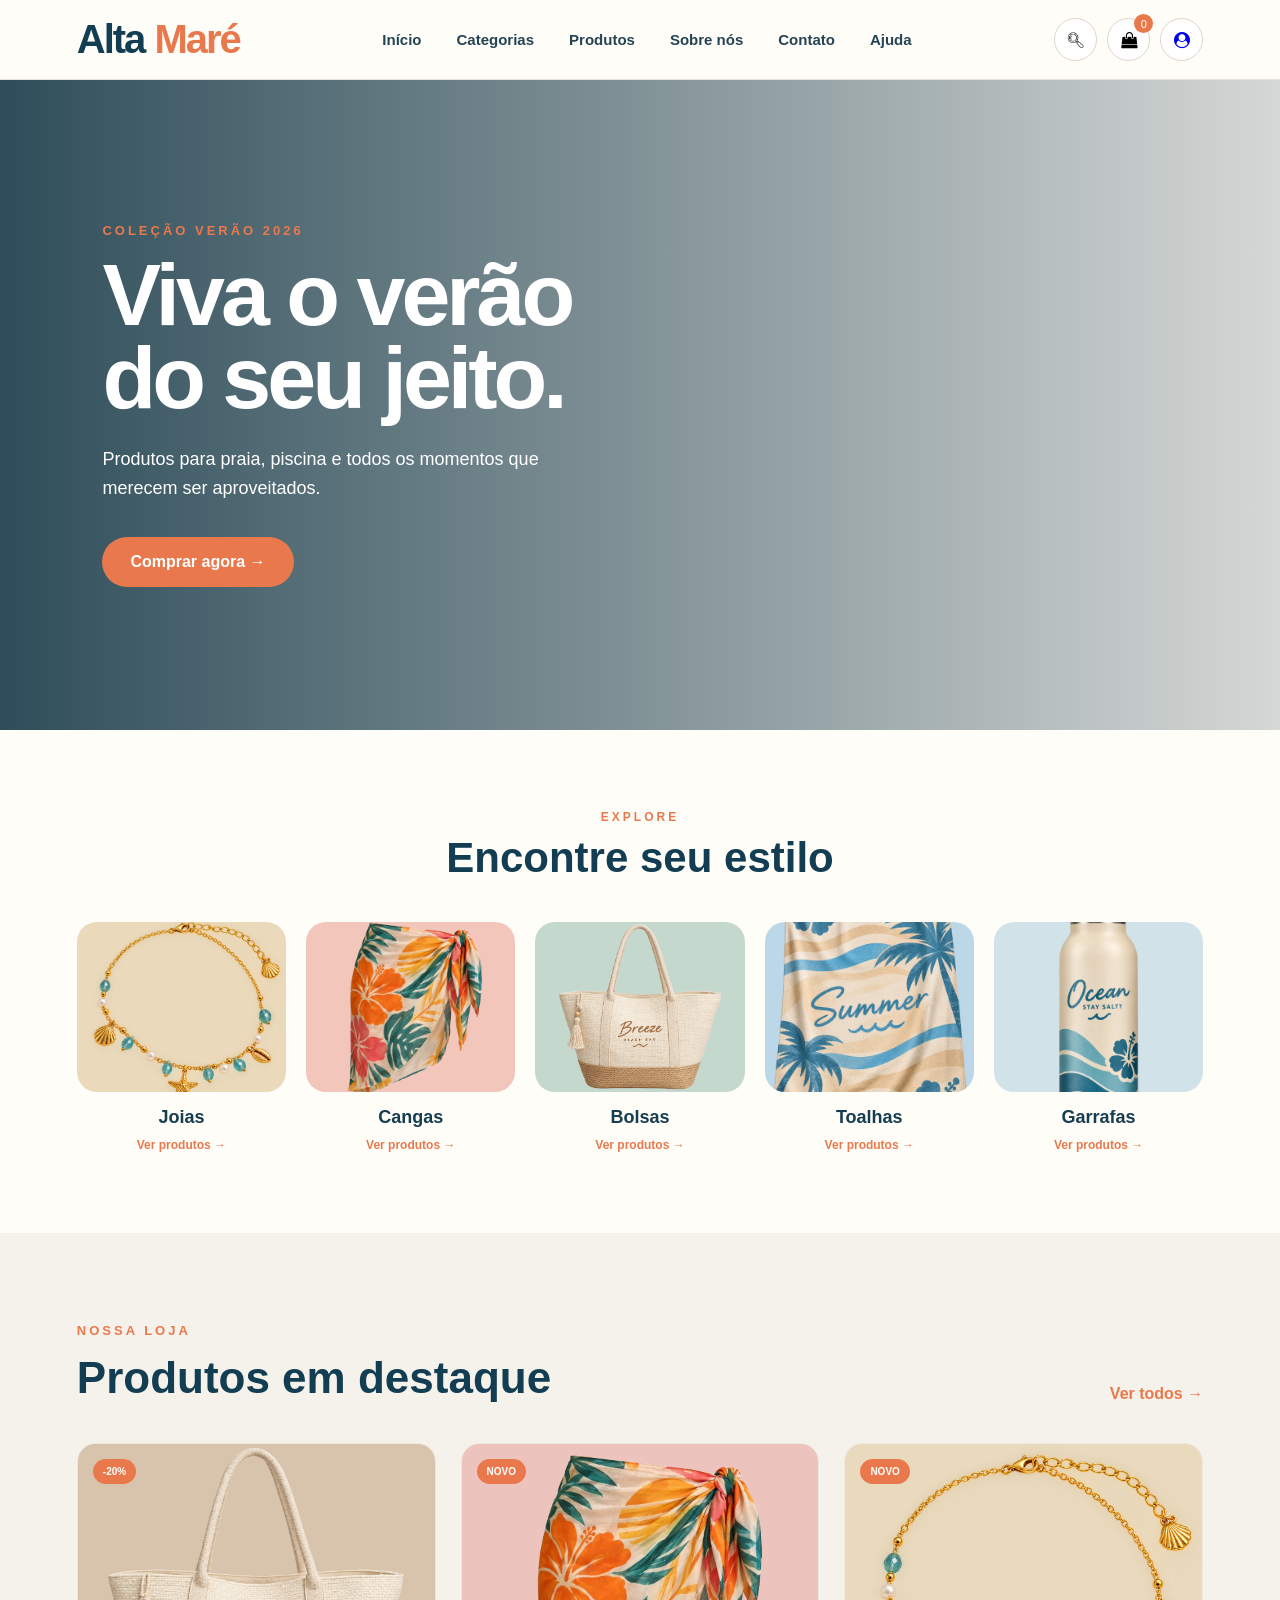
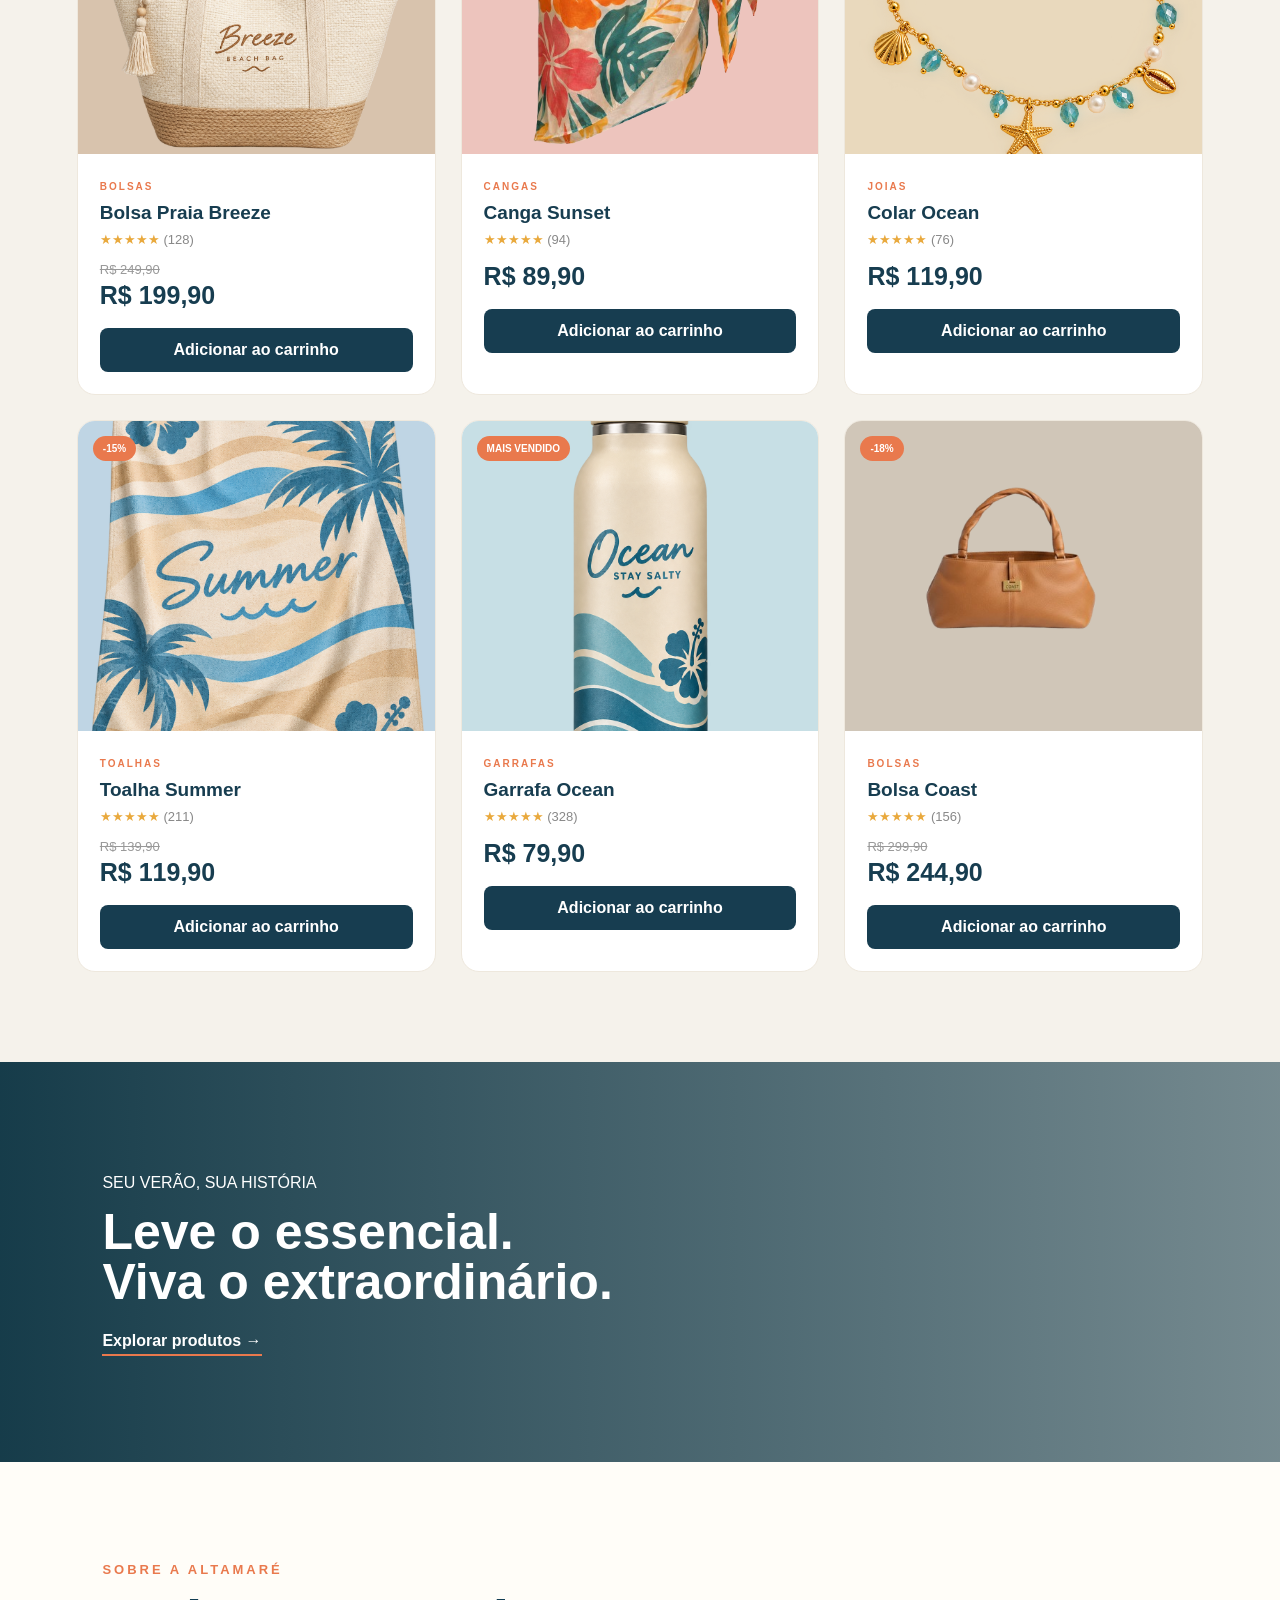
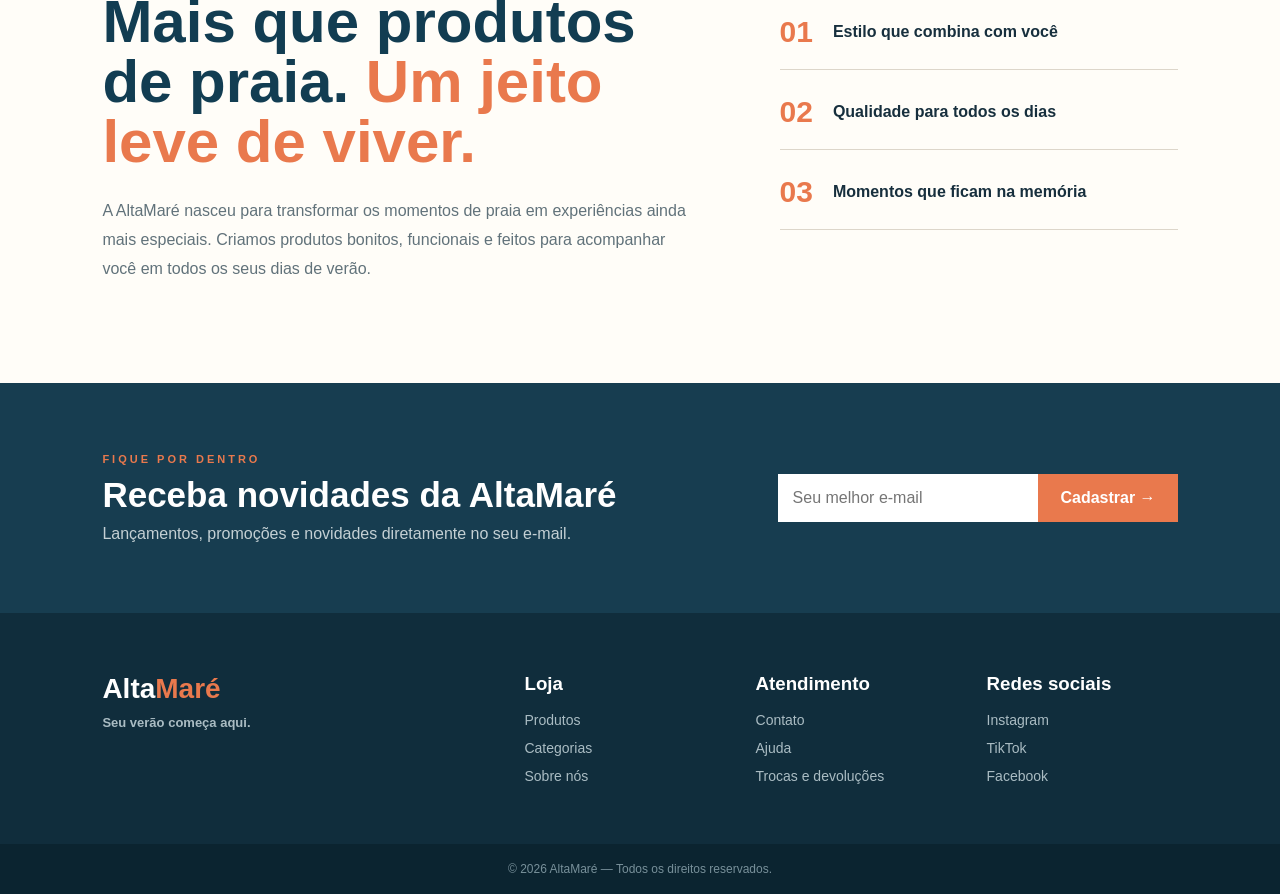
==== commit 94817a5a: "adicionei a página de produtos" ====
--- a/index.html
+++ b/index.html
@@ -1,342 +1,492 @@
-
-<!doctype html> <!-- Define que o documento utiliza HTML5 -->
-<html lang="pt-BR"> <!-- Define o idioma da página -->
-<head> <!-- Inicia as configurações do documento -->
-    <meta charset="UTF-8" /> <!-- Permite utilizar acentos e caracteres especiais -->
-    <meta name="viewport" content="width=device-width, initial-scale=1.0" /> <!-- Adapta o site para celulares -->
-    <title>Biomar | Produtos de Praia</title> <!-- Define o título da aba -->
-    <link rel="stylesheet" href="./assets/estilo.css" /> <!-- Conecta o arquivo CSS -->
-    <link rel="stylesheet" href="./assets/font-awesome-4.7.0/css/font-awesome.min.css" /> <!-- Importa os ícones -->
-
-</head> <!-- Fecha as configurações -->
-<body> <!-- Inicia o conteúdo visível do site -->
-
-    <!-- HEADER: Cabeçalho do site -->
-    <header class="header"> <!-- Cria o cabeçalho principal -->
-        <div class="logo"> <!-- Cria a área da logo -->
-            <img src="./assets/imagens/logo-removebg-preview.png" alt="" class="logo-imagem" /> <!-- Exibe a imagem da logo -->
-            Bio<span>Mar</span> <!-- Exibe o nome da loja -->
-        </div> <!-- Fecha a logo -->
-
-        <nav class="menu"> <!-- Cria o menu de navegação -->
-            <a href="#inicio">Início</a> <!-- Direciona para o início -->
-            <a href="#categorias">Categorias</a> <!-- Direciona para as categorias -->
-            <a href="#produtos">Produtos</a> <!-- Direciona para os produtos -->
-            <a href="#sobre">Sobre nós</a> <!-- Direciona para a apresentação da empresa -->
-            <a href="contato.html">Contato</a> <!-- Abre a página de contato -->
-            <a href="#ajuda">Ajuda</a> <!-- Direciona para a área de ajuda -->
-        </nav> <!-- Fecha o menu -->
-
-        <div class="header-acoes"> <!-- Agrupa os botões do cabeçalho -->
-            <button onclick="abrirBusca()" class="icone" aria-label="Abrir busca"> <!-- Abre a pesquisa -->
-                <img src="./assets/imagens/lupa.png" alt="" class="icone-imagem" /> <!-- Exibe o ícone de pesquisa -->
-            </button> <!-- Fecha o botão de pesquisa -->
-
-            <button onclick="alternarCarrinho()" class="icone carrinho" id="botaoCarrinho" aria-label="Abrir carrinho"> <!-- Abre ou fecha o carrinho -->
-                <i id="iconeCarrinho" class="fa fa-shopping-bag" aria-hidden="true"></i> <!-- Exibe o ícone da sacola -->
-                <span id="contador">0</span> <!-- Mostra a quantidade de produtos -->
-            </button> <!-- Fecha o botão do carrinho -->
-
-            <a href="perfil.html" class="icone" aria-label="Perfil"> <!-- Direciona para o perfil -->
-                <i class="fa fa-user-circle" aria-hidden="true"></i> <!-- Exibe o ícone de usuário -->
-            </a> <!-- Fecha o link do perfil -->
-        </div> <!-- Fecha as ações do cabeçalho -->
-    </header> <!-- Fecha o cabeçalho -->
-
-    <!-- BUSCA: Barra de pesquisa -->
-    <div id="barraBusca" class="barra-busca"> <!-- Cria a barra de pesquisa -->
-        <input type="text" id="campoBusca" placeholder="O que você está procurando?" onkeyup="buscarProdutos()" /> <!-- Permite pesquisar produtos enquanto digita -->
-        <button onclick="fecharBusca()" aria-label="Fechar busca"> <!-- Fecha a pesquisa -->
-            <img src="./assets/imagens/lupa.png" alt="" class="icone-imagem" /> <!-- Exibe o ícone de lupa -->
-        </button> <!-- Fecha o botão -->
-    </div> <!-- Fecha a barra de pesquisa -->
-
-    <!-- HERO: Banner principal -->
-    <section id="inicio" class="hero"> <!-- Cria o banner principal -->
-        <div class="hero-conteudo"> <!-- Agrupa os textos do banner -->
-            <p class="pequeno-titulo">COLEÇÃO VERÃO 2026</p> <!-- Identifica a coleção -->
-            <h1>A vida começa<br />no verão.</h1> <!-- Exibe o título principal -->
-            <p>Produtos para praia, piscina e todos os momentos que merecem ser aproveitados.</p> <!-- Apresenta a proposta da loja -->
-            <a href="#produtos" class="botao-principal">Comprar agora →</a> <!-- Leva aos produtos -->
-        </div> <!-- Fecha o conteúdo do banner -->
-    </section> <!-- Fecha o banner principal -->
-
-    <!-- CATEGORIAS: Tipos de produtos -->
-    <section id="categorias" class="categorias"> <!-- Cria a seção de categorias -->
-        <div class="titulo-secao"> <!-- Agrupa o título -->
-            <p>EXPLORE</p> <!-- Exibe uma chamada -->
-            <h2>Encontre seu estilo</h2> <!-- Apresenta o título das categorias -->
-        </div> <!-- Fecha o título -->
-
-        <div class="categorias-grid"> <!-- Organiza as categorias em uma grade -->
-
-            <button class="categoria" onclick="filtrarCategoria('joias')"> <!-- Filtra os produtos de joias -->
-                <div class="categoria-imagem joias"> <!-- Cria a área da imagem -->
-                    <img src="./assets/imagens/joia sem fundo.png" alt="Joias" class="imagem-categoria" /> <!-- Exibe a imagem das joias -->
-                </div> <!-- Fecha a imagem -->
-                <h3>Joias</h3> <!-- Exibe o nome da categoria -->
-                <span>Ver produtos →</span> <!-- Indica que existem produtos -->
-            </button> <!-- Fecha a categoria -->
-
-            <button class="categoria" onclick="filtrarCategoria('cangas')"> <!-- Filtra os produtos de cangas -->
-                <div class="categoria-imagem cangas"> <!-- Cria a área da imagem -->
-                    <img src="./assets/imagens/canga sem fundo.png" alt="Cangas" class="imagem-categoria" /> <!-- Exibe a imagem das cangas -->
-                </div> <!-- Fecha a imagem -->
-                <h3>Cangas</h3> <!-- Exibe o nome da categoria -->
-                <span>Ver produtos →</span> <!-- Indica que existem produtos -->
-            </button> <!-- Fecha a categoria -->
-
-            <button class="categoria" onclick="filtrarCategoria('bolsas')"> <!-- Filtra os produtos de bolsas -->
-                <div class="categoria-imagem bolsas"> <!-- Cria a área da imagem -->
-                    <img src="./assets/imagens/bolsapraia.png" alt="Bolsas" class="imagem-categoria" /> <!-- Exibe a imagem das bolsas -->
-                </div> <!-- Fecha a imagem -->
-                <h3>Bolsas</h3> <!-- Exibe o nome da categoria -->
-                <span>Ver produtos →</span> <!-- Indica que existem produtos -->
-            </button> <!-- Fecha a categoria -->
-
-            <button class="categoria" onclick="filtrarCategoria('toalhas')"> <!-- Filtra os produtos de toalhas -->
-                <div class="categoria-imagem toalhas"> <!-- Cria a área da imagem -->
-                    <img src="./assets/imagens/toalha summer.png" alt="Toalhas" class="imagem-categoria" /> <!-- Exibe a imagem das toalhas -->
-                </div> <!-- Fecha a imagem -->
-                <h3>Toalhas</h3> <!-- Exibe o nome da categoria -->
-                <span>Ver produtos →</span> <!-- Indica que existem produtos -->
-            </button> <!-- Fecha a categoria -->
-
-            <button class="categoria" onclick="filtrarCategoria('garrafas')"> <!-- Filtra os produtos de garrafas -->
-                <div class="categoria-imagem garrafas"> <!-- Cria a área da imagem -->
-                    <img src="./assets/imagens/garrafa.png" alt="Garrafas" class="imagem-categoria" /> <!-- Exibe a imagem das garrafas -->
-                </div> <!-- Fecha a imagem -->
-                <h3>Garrafas</h3> <!-- Exibe o nome da categoria -->
-                <span>Ver produtos →</span> <!-- Indica que existem produtos -->
-            </button> <!-- Fecha a categoria -->
-
-        </div> <!-- Fecha a grade de categorias -->
-    </section> <!-- Fecha as categorias -->
-
-    <!-- PRODUTOS: Vitrine da loja -->
-    <main id="produtos" class="produtos"> <!-- Cria a área principal dos produtos -->
-        <div class="produtos-topo"> <!-- Agrupa o título e o botão -->
-            <div> <!-- Cria a área do título -->
-                <p class="pequeno-titulo">NOSSA LOJA</p> <!-- Identifica a loja -->
-                <h2>Produtos em destaque</h2> <!-- Apresenta o título -->
-            </div> <!-- Fecha o título -->
-            <button onclick="mostrarTodos()" class="botao-todos">Ver todos →</button> <!-- Mostra todos os produtos -->
-        </div> <!-- Fecha o topo -->
-
-        <div id="listaProdutos" class="produtos-grid"> <!-- Cria a grade de produtos -->
-
-            <!-- PRODUTO 1: Bolsa Praia Breeze -->
-            <article class="produto" data-categoria="bolsas" data-nome="Bolsa Praia Breeze"> <!-- Define o produto e sua categoria -->
-                <div class="produto-imagem imagem-bolsa"> <!-- Cria a área da imagem -->
-                    <span class="etiqueta">-20%</span> <!-- Exibe o desconto -->
-                    <div class="produto-desenho" style="background-image: url('./assets/imagens/bolsapraia.png'); background-size: cover; background-position: center;"></div> <!-- Exibe a imagem da bolsa -->
-                </div> <!-- Fecha a imagem -->
-                <div class="produto-info"> <!-- Agrupa as informações -->
-                    <span class="categoria-produto">BOLSAS</span> <!-- Identifica a categoria -->
-                    <h3>Bolsa Praia Breeze</h3> <!-- Exibe o nome -->
-                    <div class="avaliacao">★★★★★ <span>(128)</span></div> <!-- Exibe as avaliações -->
-                    <div class="precos"> <!-- Agrupa os preços -->
-                        <span class="preco-antigo">R$ 249,90</span> <!-- Mostra o preço anterior -->
-                        <strong>R$ 199,90</strong> <!-- Mostra o preço atual -->
-                    </div> <!-- Fecha os preços -->
-                    <button class="botao-comprar" onclick="adicionarCarrinho('Bolsa Praia Breeze', 199.9)">Adicionar ao carrinho</button> <!-- Adiciona a bolsa ao carrinho -->
-                </div> <!-- Fecha as informações -->
-            </article> <!-- Fecha o produto -->
-
-            <!-- PRODUTO 2: Canga Sunset -->
-            <article class="produto" data-categoria="cangas" data-nome="Canga Sunset"> <!-- Define o produto e sua categoria -->
-                <div class="produto-imagem imagem-canga"> <!-- Cria a área da imagem -->
-                    <span class="etiqueta">NOVO</span> <!-- Identifica uma novidade -->
-                    <div class="produto-desenho" style="background-image: url('./assets/imagens/canga sem fundo.png'); background-size: cover; background-position: center;"></div> <!-- Exibe a imagem da canga -->
-                </div> <!-- Fecha a imagem -->
-                <div class="produto-info"> <!-- Agrupa as informações -->
-                    <span class="categoria-produto">CANGAS</span> <!-- Identifica a categoria -->
-                    <h3>Canga Sunset</h3> <!-- Exibe o nome -->
-                    <div class="avaliacao">★★★★★ <span>(94)</span></div> <!-- Exibe as avaliações -->
-                    <div class="precos"> <!-- Agrupa os preços -->
-                        <strong>R$ 89,90</strong> <!-- Exibe o preço -->
-                    </div> <!-- Fecha os preços -->
-                    <button class="botao-comprar" onclick="adicionarCarrinho('Canga Sunset', 89.9)">Adicionar ao carrinho</button> <!-- Adiciona a canga ao carrinho -->
-                </div> <!-- Fecha as informações -->
-            </article> <!-- Fecha o produto -->
-
-            <!-- PRODUTO 3: Colar Ocean -->
-            <article class="produto" data-categoria="joias" data-nome="Colar Ocean"> <!-- Define o produto e sua categoria -->
-                <div class="produto-imagem imagem-joia"> <!-- Cria a área da imagem -->
-                    <span class="etiqueta">NOVO</span> <!-- Identifica uma novidade -->
-                    <div class="produto-desenho" style="background-image: url('./assets/imagens/joia sem fundo.png'); background-size: cover; background-position: center;"></div> <!-- Exibe a imagem do colar -->
-                </div> <!-- Fecha a imagem -->
-                <div class="produto-info"> <!-- Agrupa as informações -->
-                    <span class="categoria-produto">JOIAS</span> <!-- Identifica a categoria -->
-                    <h3>Colar Ocean</h3> <!-- Exibe o nome -->
-                    <div class="avaliacao">★★★★★ <span>(76)</span></div> <!-- Exibe as avaliações -->
-                    <div class="precos"> <!-- Agrupa os preços -->
-                        <strong>R$ 119,90</strong> <!-- Exibe o preço -->
-                    </div> <!-- Fecha os preços -->
-                    <button class="botao-comprar" onclick="adicionarCarrinho('Colar Ocean', 119.9)">Adicionar ao carrinho</button> <!-- Adiciona o colar ao carrinho -->
-                </div> <!-- Fecha as informações -->
-            </article> <!-- Fecha o produto -->
-
-            <!-- PRODUTO 4: Toalha Summer -->
-            <article class="produto" data-categoria="toalhas" data-nome="Toalha Summer"> <!-- Define o produto e sua categoria -->
-                <div class="produto-imagem imagem-toalha"> <!-- Cria a área da imagem -->
-                    <span class="etiqueta">-15%</span> <!-- Exibe o desconto -->
-                    <div class="produto-desenho" style="background-image: url('./assets/imagens/toalha summer.png'); background-size: cover; background-position: center;"></div> <!-- Exibe a imagem da toalha -->
-                </div> <!-- Fecha a imagem -->
-                <div class="produto-info"> <!-- Agrupa as informações -->
-                    <span class="categoria-produto">TOALHAS</span> <!-- Identifica a categoria -->
-                    <h3>Toalha Summer</h3> <!-- Exibe o nome -->
-                    <div class="avaliacao">★★★★★ <span>(211)</span></div> <!-- Exibe as avaliações -->
-                    <div class="precos"> <!-- Agrupa os preços -->
-                        <span class="preco-antigo">R$ 139,90</span> <!-- Mostra o preço anterior -->
-                        <strong>R$ 119,90</strong> <!-- Mostra o preço atual -->
-                    </div> <!-- Fecha os preços -->
-                    <button class="botao-comprar" onclick="adicionarCarrinho('Toalha Summer', 119.9)">Adicionar ao carrinho</button> <!-- Adiciona a toalha ao carrinho -->
-                </div> <!-- Fecha as informações -->
-            </article> <!-- Fecha o produto -->
-
-            <!-- PRODUTO 5: Garrafa Ocean -->
-            <article class="produto" data-categoria="garrafas" data-nome="Garrafa Ocean"> <!-- Define o produto e sua categoria -->
-                <div class="produto-imagem imagem-garrafa" style="background-image: url('./assets/imagens/garrafa.png'); background-size: cover; background-position: center;"> <!-- Exibe a imagem da garrafa -->
-                    <span class="etiqueta">MAIS VENDIDO</span> <!-- Identifica o produto mais vendido -->
-                </div> <!-- Fecha a imagem -->
-                <div class="produto-info"> <!-- Agrupa as informações -->
-                    <span class="categoria-produto">GARRAFAS</span> <!-- Identifica a categoria -->
-                    <h3>Garrafa Ocean</h3> <!-- Exibe o nome -->
-                    <div class="avaliacao">★★★★★ <span>(328)</span></div> <!-- Exibe as avaliações -->
-                    <div class="precos"> <!-- Agrupa os preços -->
-                        <strong>R$ 79,90</strong> <!-- Exibe o preço -->
-                    </div> <!-- Fecha os preços -->
-                    <button class="botao-comprar" onclick="adicionarCarrinho('Garrafa Ocean', 79.9)">Adicionar ao carrinho</button> <!-- Adiciona a garrafa ao carrinho -->
-                </div> <!-- Fecha as informações -->
-            </article> <!-- Fecha o produto -->
-
-            <!-- PRODUTO 6: Bolsa Coast -->
-            <article class="produto" data-categoria="bolsas" data-nome="Bolsa Coast"> <!-- Define o produto e sua categoria -->
-                <div class="produto-imagem imagem-coast"> <!-- Cria a área da imagem -->
-                    <span class="etiqueta">-18%</span> <!-- Exibe o desconto -->
-                    <div class="produto-desenho" style="background-image: url('./assets/imagens/bolsamarrom.png'); background-size: cover; background-position: center;"></div> <!-- Exibe a imagem da bolsa -->
-                </div> <!-- Fecha a imagem -->
-                <div class="produto-info"> <!-- Agrupa as informações -->
-                    <span class="categoria-produto">BOLSAS</span> <!-- Identifica a categoria -->
-                    <h3>Bolsa Coast</h3> <!-- Exibe o nome -->
-                    <div class="avaliacao">★★★★★ <span>(156)</span></div> <!-- Exibe as avaliações -->
-                    <div class="precos"> <!-- Agrupa os preços -->
-                        <span class="preco-antigo">R$ 299,90</span> <!-- Mostra o preço anterior -->
-                        <strong>R$ 244,90</strong> <!-- Mostra o preço atual -->
-                    </div> <!-- Fecha os preços -->
-                    <button class="botao-comprar" onclick="adicionarCarrinho('Bolsa Coast', 244.9)">Adicionar ao carrinho</button> <!-- Adiciona a bolsa ao carrinho -->
-                </div> <!-- Fecha as informações -->
-            </article> <!-- Fecha o produto -->
-
-        </div> <!-- Fecha a grade de produtos -->
-        <p id="semResultado" class="sem-resultado">Nenhum produto encontrado.</p> <!-- Exibe mensagem quando não há resultados -->
-    </main> <!-- Fecha a área dos produtos -->
-
-    <!-- BANNER: Divulgação da loja -->
-    <section class="banner"> <!-- Cria um banner promocional -->
-        <div> <!-- Agrupa o conteúdo -->
-            <p>SEU VERÃO, SUA HISTÓRIA</p> <!-- Exibe a frase promocional -->
-            <h2>Leve o essencial.<br />Viva o extraordinário.</h2> <!-- Apresenta a mensagem principal -->
-            <a href="#produtos">Explorar produtos →</a> <!-- Direciona para os produtos -->
-        </div> <!-- Fecha o conteúdo -->
-    </section> <!-- Fecha o banner -->
-
-    <!-- SOBRE: Apresentação da empresa -->
-    <section id="sobre" class="sobre"> <!-- Cria a seção sobre a Biomar -->
-        <div class="sobre-texto"> <!-- Agrupa os textos institucionais -->
-            <p class="pequeno-titulo">SOBRE A BIOMAR</p> <!-- Identifica a seção -->
-            <h2>Mais que produtos de praia. <span>Um jeito leve de viver.</span></h2> <!-- Apresenta a mensagem da empresa -->
-            <p>A Biomar nasceu para transformar os momentos de praia em experiências ainda mais especiais. Criamos produtos bonitos, funcionais e feitos para acompanhar você em todos os seus dias de verão.</p> <!-- Apresenta a história e a proposta da loja -->
-        </div> <!-- Fecha os textos -->
-
-        <div class="sobre-numeros"> <!-- Agrupa os diferenciais da empresa -->
-            <div> <!-- Cria o primeiro diferencial -->
-                <strong>01</strong> <!-- Exibe a numeração -->
-                <span>A Biomar une estilo e qualidade com sustentabilidade.</span> <!-- Descreve o primeiro diferencial -->
-            </div> <!-- Fecha o primeiro diferencial -->
-
-            <div> <!-- Cria o segundo diferencial -->
-                <strong>02</strong> <!-- Exibe a numeração -->
-                <span>Oferecemos atendimento acessível e estamos sempre prontos para ouvir e ajudar nossos clientes.</span> <!-- Descreve o segundo diferencial -->
-            </div> <!-- Fecha o segundo diferencial -->
-
-            <div> <!-- Cria o terceiro diferencial -->
-                <strong>03</strong> <!-- Exibe a numeração -->
-                <span>Buscamos melhorar nossos produtos e serviços com base na opinião dos clientes.</span> <!-- Descreve o terceiro diferencial -->
-            </div> <!-- Fecha o terceiro diferencial -->
-        </div> <!-- Fecha os diferenciais -->
-    </section> <!-- Fecha a seção sobre -->
-
-    <!-- NEWSLETTER: Cadastro de e-mails -->
-    <section class="newsletter"> <!-- Cria a área de cadastro -->
-        <div> <!-- Agrupa os textos -->
-            <p>FIQUE POR DENTRO</p> <!-- Apresenta uma chamada -->
-            <h2>Receba novidades da Biomar</h2> <!-- Exibe o título -->
-            <span>Lançamentos, promoções e novidades diretamente no seu e-mail.</span> <!-- Explica o benefício do cadastro -->
-        </div> <!-- Fecha os textos -->
-
-        <form onsubmit="inscrever(event)"> <!-- Cria o formulário de inscrição -->
-            <input type="email" id="email" placeholder="Seu melhor e-mail" required /> <!-- Campo obrigatório para digitar o e-mail -->
-            <button type="submit">Cadastrar →</button> <!-- Envia o formulário -->
-        </form> <!-- Fecha o formulário -->
-    </section> <!-- Fecha a newsletter -->
-
-    <!-- FOOTER: Rodapé do site -->
-    <footer class="footer"> <!-- Cria o rodapé -->
-        <div class="footer-logo"> <!-- Cria a área da logo -->
-            Bio<span>mar</span> <!-- Exibe o nome da empresa -->
-            <p>Seu verão começa aqui.</p> <!-- Exibe a frase da marca -->
-        </div> <!-- Fecha a logo -->
-
-        <div class="footer-coluna"> <!-- Cria a coluna da loja -->
-            <h3>Loja</h3> <!-- Define o título da coluna -->
-            <a href="#produtos">Produtos</a> <!-- Link para os produtos -->
-            <a href="#categorias">Categorias</a> <!-- Link para as categorias -->
-            <a href="#sobre">Sobre nós</a> <!-- Link para a apresentação da empresa -->
-        </div> <!-- Fecha a coluna -->
-
-        <div class="footer-coluna"> <!-- Cria a coluna de atendimento -->
-            <h3>Atendimento</h3> <!-- Define o título da coluna -->
-            <a id="contato" href="#">Contato</a> <!-- Link para contato -->
-            <a id="ajuda" href="#">Ajuda</a> <!-- Link para ajuda -->
-            <a href="#">Trocas e devoluções</a> <!-- Link para informações de troca -->
-        </div> <!-- Fecha a coluna -->
-
-        <div class="footer-coluna"> <!-- Cria a coluna de redes sociais -->
-            <h3>Redes sociais</h3> <!-- Define o título da coluna -->
-            <a href="#">Instagram</a> <!-- Link do Instagram -->
-            <a href="#">TikTok</a> <!-- Link do TikTok -->
-            <a href="#">Facebook</a> <!-- Link do Facebook -->
-        </div> <!-- Fecha a coluna -->
-    </footer> <!-- Fecha o rodapé -->
-
-    <div class="copyright">© 2026 Biomar — Todos os direitos reservados.</div> <!-- Exibe os direitos autorais -->
-
-    <!-- MODAL: Janela do carrinho de compras -->
-    <div id="modalCarrinho" class="modal"> <!-- Cria a janela do carrinho -->
-        <div class="modal-conteudo"> <!-- Agrupa o conteúdo interno -->
-
-            <button class="fechar" onclick="fecharCarrinho()" aria-label="Fechar carrinho"> <!-- Cria o botão para fechar -->
-                <i class="fa fa-times" aria-hidden="true"></i> <!-- Exibe o ícone de fechar -->
-            </button> <!-- Fecha o botão -->
-
-            <h2>Seu carrinho</h2> <!-- Exibe o título do carrinho -->
-
-            <div id="listaCarrinho"> <!-- Cria a área dos produtos adicionados -->
-                <p class="carrinho-vazio">Seu carrinho está vazio.</p> <!-- Informa que o carrinho está vazio -->
-            </div> <!-- Fecha a lista -->
-
-            <div class="total"> <!-- Cria a área do valor total -->
-                <span>Total</span> <!-- Identifica o total -->
-                <strong id="total">R$ 0,00</strong> <!-- Exibe o valor da compra -->
-            </div> <!-- Fecha o total -->
-
-            <button class="finalizar" onclick="finalizarCompra()">Finalizar compra</button> <!-- Executa a função de finalizar a compra -->
-        </div> <!-- Fecha o conteúdo do modal -->
-    </div> <!-- Fecha o modal -->
-
-    <script src="./assets/maquina.js"></script> <!-- Conecta o arquivo JavaScript que controla as funções do site -->
-
-</body> <!-- Fecha o corpo da página -->
-</html> <!-- Finaliza o documento HTML -->
+<!doctype html>
+<html lang="pt-BR">
+  <head>
+    <meta charset="UTF-8" />
+    <meta name="viewport" content="width=device-width, initial-scale=1.0" />
+    <title>AltaMaré | Produtos de Praia</title>
+    <link rel="stylesheet" href="./assets/estilo.css" />
+    <link
+      rel="stylesheet"
+      href="./assets/font-awesome-4.7.0/css/font-awesome.min.css"
+    />
+  </head>
+  <body>
+    <!-- ================= HEADER ================= -->
+    <header class="header">
+      <div class="logo">Alta<span>Maré</span></div>
+      <nav class="menu">
+        <a href="#inicio">Início</a>
+        <a href="#categorias">Categorias</a>
+        <a href="produtos.html">Produtos</a>
+        <a href="#sobre">Sobre nós</a>
+        <a href="contato.html">Contato</a>
+        <a href="#ajuda">Ajuda</a>
+      </nav>
+      <div class="header-acoes">
+        <button onclick="abrirBusca()" class="icone" aria-label="Abrir busca">
+          <img src="./assets/imagens/lupa.png" alt="" class="icone-imagem" />
+        </button>
+        <button
+          onclick="abrirCarrinho()"
+          class="icone carrinho"
+          aria-label="Abrir carrinho"
+        >
+          <i class="fa fa-shopping-bag" aria-hidden="true"></i>
+          <span id="contador">0</span>
+        </button>
+
+        <!-- <button
+          type="button"
+          class="icone"
+          aria-label="Perfil"
+          onclick="location.href = 'perfil.html'"
+        >
+          <i class="fa fa-user-circle" aria-hidden="true"></i>
+        </button> -->
+
+        <a href="perfil.html" class="icone" aria-label="Perfil">
+          <i class="fa fa-user-circle" aria-hidden="true"></i>
+        </a>
+
+
+
+      </div>
+    </header>
+    <!-- ================= BUSCA ================= -->
+    <div id="barraBusca" class="barra-busca">
+      <input
+        type="text"
+        id="campoBusca"
+        placeholder="O que você está procurando?"
+        onkeyup="buscarProdutos()"
+      />
+      <button onclick="fecharBusca()" aria-label="Fechar busca">
+        <img src="./assets/imagens/lupa.png" alt="" class="icone-imagem" />
+      </button>
+    </div>
+    <!-- ================= HERO ================= -->
+    <section id="inicio" class="hero">
+      <div class="hero-conteudo">
+        <p class="pequeno-titulo">COLEÇÃO VERÃO 2026</p>
+        <h1>
+          Viva o verão<br />
+          do seu jeito.
+        </h1>
+        <p>
+          Produtos para praia, piscina e todos os momentos que merecem ser
+          aproveitados.
+        </p>
+        <a href="#produtos" class="botao-principal"> Comprar agora → </a>
+      </div>
+    </section>
+    <!-- ================= CATEGORIAS ================= -->
+    <section id="categorias" class="categorias">
+      <div class="titulo-secao">
+        <p>EXPLORE</p>
+        <h2>Encontre seu estilo</h2>
+      </div>
+      <div class="categorias-grid">
+        <button class="categoria" onclick="filtrarCategoria('joias')">
+          <div class="categoria-imagem joias">
+            <img
+              src="./assets/imagens/joia sem fundo.png"
+              alt="Joias"
+              class="imagem-categoria"
+            />
+          </div>
+          <h3>Joias</h3>
+          <span>Ver produtos →</span>
+        </button>
+        <button class="categoria" onclick="filtrarCategoria('cangas')">
+          <div class="categoria-imagem cangas">
+            <img
+              src="./assets/imagens/canga sem fundo.png"
+              alt="Cangas"
+              class="imagem-categoria"
+            />
+          </div>
+          <h3>Cangas</h3>
+          <span>Ver produtos →</span>
+        </button>
+        <button class="categoria" onclick="filtrarCategoria('bolsas')">
+          <div class="categoria-imagem bolsas">
+            <img
+              src="./assets/imagens/bolsapraia.png"
+              alt="Bolsas"
+              class="imagem-categoria"
+            />
+          </div>
+          <h3>Bolsas</h3>
+          <span>Ver produtos →</span>
+        </button>
+        <button class="categoria" onclick="filtrarCategoria('toalhas')">
+          <div class="categoria-imagem toalhas">
+            <img
+              src="./assets/imagens/toalha summer.png"
+              alt="Toalhas"
+              class="imagem-categoria"
+            />
+          </div>
+          <h3>Toalhas</h3>
+          <span>Ver produtos →</span>
+        </button>
+        <button class="categoria" onclick="filtrarCategoria('garrafas')">
+          <div class="categoria-imagem garrafas">
+            <img
+              src="./assets/imagens/garrafa.png"
+              alt="Garrafas"
+              class="imagem-categoria"
+            />
+          </div>
+          <h3>Garrafas</h3>
+          <span>Ver produtos →</span>
+        </button>
+      </div>
+    </section>
+    <!-- ================= PRODUTOS ================= -->
+    <main id="produtos" class="produtos">
+      <div class="produtos-topo">
+        <div>
+          <p class="pequeno-titulo">NOSSA LOJA</p>
+          <h2>Produtos em destaque</h2>
+        </div>
+        <button onclick="mostrarTodos()" class="botao-todos">
+          Ver todos →
+        </button>
+      </div>
+      <div id="listaProdutos" class="produtos-grid">
+        <!-- PRODUTO 1 -->
+        <article
+          class="produto"
+          data-categoria="bolsas"
+          data-nome="Bolsa Praia Breeze"
+        >
+          <div class="produto-imagem imagem-bolsa">
+            <span class="etiqueta"> -20% </span>
+
+            <div
+              class="produto-desenho"
+              style="
+                background-image: url(&quot;./assets/imagens/bolsapraia.png&quot;);
+                background-size: cover;
+                background-position: center;
+              "
+            ></div>
+
+            <!-- 
+               <div class="produto-desenho">
+              <img
+                src="./assets/imagens/bolsa praia.png" 
+                alt="Bolsa Praia Breeze"
+                class="imagem-produto"
+              />
+            </div>
+           -->
+          </div>
+          <div class="produto-info">
+            <span class="categoria-produto"> BOLSAS </span>
+            <h3>Bolsa Praia Breeze</h3>
+            <div class="avaliacao">
+              ★★★★★
+              <span>(128)</span>
+            </div>
+            <div class="precos">
+              <span class="preco-antigo"> R$ 249,90 </span>
+              <strong> R$ 199,90 </strong>
+            </div>
+            <button
+              class="botao-comprar"
+              onclick="adicionarCarrinho('Bolsa Praia Breeze', 199.9)"
+            >
+              Adicionar ao carrinho
+            </button>
+          </div>
+        </article>
+        <!-- PRODUTO 2 -->
+        <article
+          class="produto"
+          data-categoria="cangas"
+          data-nome="Canga Sunset"
+        >
+          <div class="produto-imagem imagem-canga">
+            <span class="etiqueta"> NOVO </span>
+            <div
+              class="produto-desenho"
+              style="
+                background-image: url(&quot;./assets/imagens/canga sem fundo.png&quot;);
+                background-size: cover;
+                background-position: center;
+              "
+            ></div>
+          </div>
+          <div class="produto-info">
+            <span class="categoria-produto"> CANGAS </span>
+            <h3>Canga Sunset</h3>
+            <div class="avaliacao">
+              ★★★★★
+              <span>(94)</span>
+            </div>
+            <div class="precos">
+              <strong> R$ 89,90 </strong>
+            </div>
+            <button
+              class="botao-comprar"
+              onclick="adicionarCarrinho('Canga Sunset', 89.9)"
+            >
+              Adicionar ao carrinho
+            </button>
+          </div>
+        </article>
+        <!-- PRODUTO 3 -->
+        <article class="produto" data-categoria="joias" data-nome="Colar Ocean">
+          <div class="produto-imagem imagem-joia">
+            <span class="etiqueta"> NOVO </span>
+            <div
+              class="produto-desenho"
+              style="
+                background-image: url(&quot;./assets/imagens/joia sem fundo.png&quot;);
+                background-size: cover;
+                background-position: center;
+              "
+            ></div>
+          </div>
+          <div class="produto-info">
+            <span class="categoria-produto"> JOIAS </span>
+            <h3>Colar Ocean</h3>
+            <div class="avaliacao">
+              ★★★★★
+              <span>(76)</span>
+            </div>
+            <div class="precos">
+              <strong> R$ 119,90 </strong>
+            </div>
+            <button
+              class="botao-comprar"
+              onclick="adicionarCarrinho('Colar Ocean', 119.9)"
+            >
+              Adicionar ao carrinho
+            </button>
+          </div>
+        </article>
+        <!-- PRODUTO 4 -->
+        <article
+          class="produto"
+          data-categoria="toalhas"
+          data-nome="Toalha Summer"
+        >
+          <div class="produto-imagem imagem-toalha">
+            <span class="etiqueta"> -15% </span>
+            <div
+              class="produto-desenho"
+              style="
+                background-image: url(&quot;./assets/imagens/toalha summer.png&quot;);
+                background-size: cover;
+                background-position: center;
+              "
+            ></div>
+          </div>
+          <div class="produto-info">
+            <span class="categoria-produto"> TOALHAS </span>
+            <h3>Toalha Summer</h3>
+            <div class="avaliacao">
+              ★★★★★
+              <span>(211)</span>
+            </div>
+            <div class="precos">
+              <span class="preco-antigo"> R$ 139,90 </span>
+              <strong> R$ 119,90 </strong>
+            </div>
+            <button
+              class="botao-comprar"
+              onclick="adicionarCarrinho('Toalha Summer', 119.9)"
+            >
+              Adicionar ao carrinho
+            </button>
+          </div>
+        </article>
+        <!-- PRODUTO 5 -->
+        <article
+          class="produto"
+          data-categoria="garrafas"
+          data-nome="Garrafa Ocean"
+        >
+          <div
+            class="produto-imagem imagem-garrafa"
+            style="
+              background-image: url(&quot;./assets/imagens/garrafa.png&quot;);
+              background-size: cover;
+              background-position: center;
+            "
+          >
+            <span class="etiqueta"> MAIS VENDIDO </span>
+          </div>
+          <div class="produto-info">
+            <span class="categoria-produto"> GARRAFAS </span>
+            <h3>Garrafa Ocean</h3>
+            <div class="avaliacao">
+              ★★★★★
+              <span>(328)</span>
+            </div>
+            <div class="precos">
+              <strong> R$ 79,90 </strong>
+            </div>
+            <button
+              class="botao-comprar"
+              onclick="adicionarCarrinho('Garrafa Ocean', 79.9)"
+            >
+              Adicionar ao carrinho
+            </button>
+          </div>
+        </article>
+        <!-- PRODUTO 6 -->
+        <article
+          class="produto"
+          data-categoria="bolsas"
+          data-nome="Bolsa Coast"
+        >
+          <div class="produto-imagem imagem-coast">
+            <span class="etiqueta"> -18% </span>
+
+            <div
+              class="produto-desenho"
+              style="
+                background-image: url(&quot;./assets/imagens/bolsamarrom.png&quot;);
+                background-size: cover;
+                background-position: center;
+              "
+            ></div>
+          </div>
+          <div class="produto-info">
+            <span class="categoria-produto"> BOLSAS </span>
+            <h3>Bolsa Coast</h3>
+            <div class="avaliacao">
+              ★★★★★
+              <span>(156)</span>
+            </div>
+            <div class="precos">
+              <span class="preco-antigo"> R$ 299,90 </span>
+              <strong> R$ 244,90 </strong>
+            </div>
+            <button
+              class="botao-comprar"
+              onclick="adicionarCarrinho('Bolsa Coast', 244.9)"
+            >
+              Adicionar ao carrinho
+            </button>
+          </div>
+        </article>
+      </div>
+      <p id="semResultado" class="sem-resultado">Nenhum produto encontrado.</p>
+    </main>
+    <!-- ================= BANNER ================= -->
+    <section class="banner">
+      <div>
+        <p>SEU VERÃO, SUA HISTÓRIA</p>
+        <h2>
+          Leve o essencial.<br />
+          Viva o extraordinário.
+        </h2>
+        <a href="#produtos"> Explorar produtos → </a>
+      </div>
+    </section>
+    <!-- ================ SOBRE ================= -->
+    <section id="sobre" class="sobre">
+      <div class="sobre-texto">
+        <p class="pequeno-titulo">SOBRE A ALTAMARÉ</p>
+        <h2>
+          Mais que produtos de praia.
+          <span>Um jeito leve de viver.</span>
+        </h2>
+        <p>
+          A AltaMaré nasceu para transformar os momentos de praia em
+          experiências ainda mais especiais. Criamos produtos bonitos,
+          funcionais e feitos para acompanhar você em todos os seus dias de
+          verão.
+        </p>
+      </div>
+      <div class="sobre-numeros">
+        <div>
+          <strong>01</strong>
+          <span> Estilo que combina com você </span>
+        </div>
+        <div>
+          <strong>02</strong>
+          <span> Qualidade para todos os dias </span>
+        </div>
+        <div>
+          <strong>03</strong>
+          <span> Momentos que ficam na memória </span>
+        </div>
+      </div>
+    </section>
+    <!-- ================= NEWSLETTER ================= -->
+    <section class="newsletter">
+      <div>
+        <p>FIQUE POR DENTRO</p>
+        <h2>Receba novidades da AltaMaré</h2>
+        <span>
+          Lançamentos, promoções e novidades diretamente no seu e-mail.
+        </span>
+      </div>
+      <form onsubmit="inscrever(event)">
+        <input
+          type="email"
+          id="email"
+          placeholder="Seu melhor e-mail"
+          required
+        />
+        <button type="submit">Cadastrar →</button>
+      </form>
+    </section>
+    <!-- ================ FOOTER ================= -->
+    <footer class="footer">
+      <div class="footer-logo">
+        Alta<span>Maré</span>
+        <p>Seu verão começa aqui.</p>
+      </div>
+      <div class="footer-coluna">
+        <h3>Loja</h3>
+        <a href="#produtos">Produtos</a>
+        <a href="#categorias">Categorias</a>
+        <a href="#sobre">Sobre nós</a>
+      </div>
+      <div class="footer-coluna">
+        <h3>Atendimento</h3>
+        <a id="contato" href="#">Contato</a>
+        <a id="ajuda" href="#">Ajuda</a>
+        <a href="#">Trocas e devoluções</a>
+      </div>
+      <div class="footer-coluna">
+        <h3>Redes sociais</h3>
+        <a href="#">Instagram</a>
+        <a href="#">TikTok</a>
+        <a href="#">Facebook</a>
+      </div>
+    </footer>
+    <div class="copyright">© 2026 AltaMaré — Todos os direitos reservados.</div>
+    <!-- ================= MODAL CARRINHO ================= -->
+    <div id="modalCarrinho" class="modal">
+      <div class="modal-conteudo">
+        <button
+          class="fechar"
+          onclick="fecharCarrinho()"
+          aria-label="Fechar carrinho"
+        >
+          <img src="./assets/imagens/joia.png" alt="" class="icone-imagem" />
+        </button>
+        <h2>Seu carrinho</h2>
+        <div id="listaCarrinho">
+          <p class="carrinho-vazio">Seu carrinho está vazio.</p>
+        </div>
+        <div class="total">
+          <span> Total </span>
+          <strong id="total"> R$ 0,00 </strong>
+        </div>
+        <button class="finalizar" onclick="finalizarCompra()">
+          Finalizar compra
+        </button>
+      </div>
+    </div>
+    <script src="./assets/maquina.js"></script>
+  </body>
+</html>
